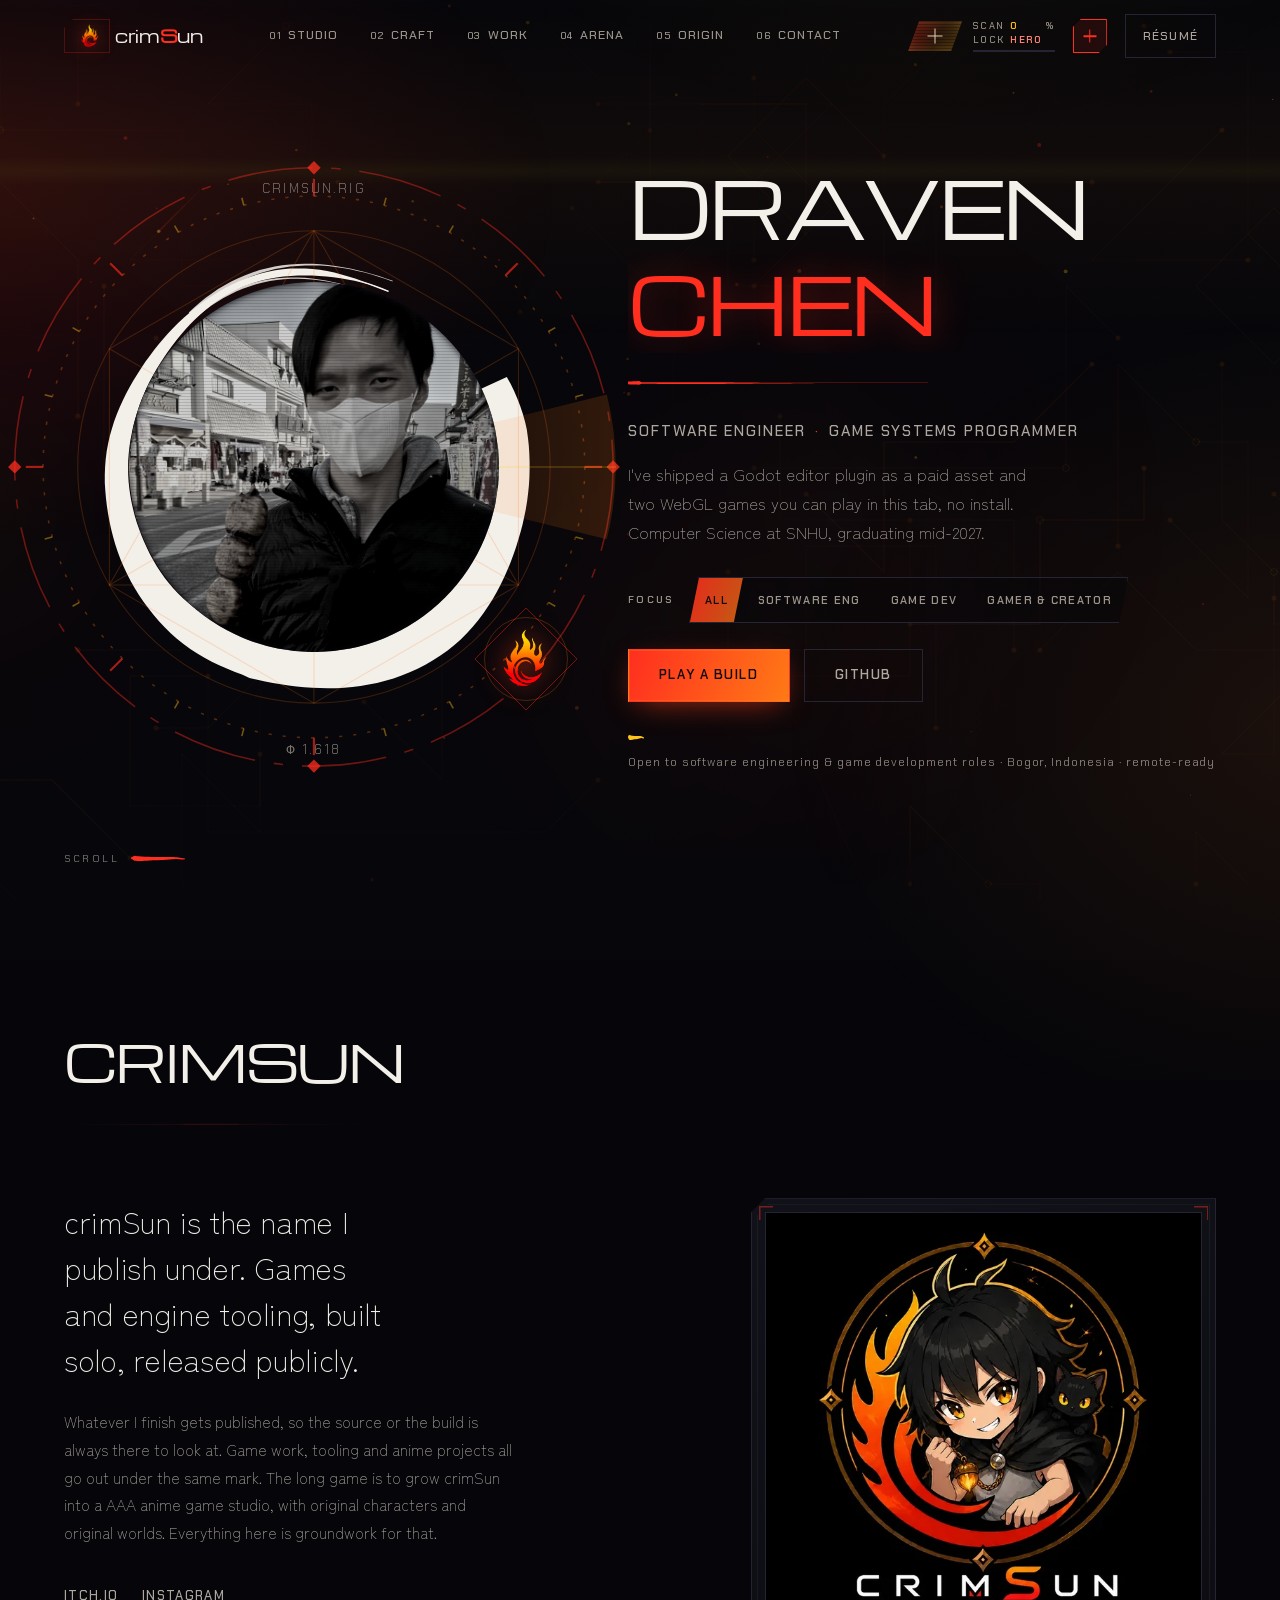
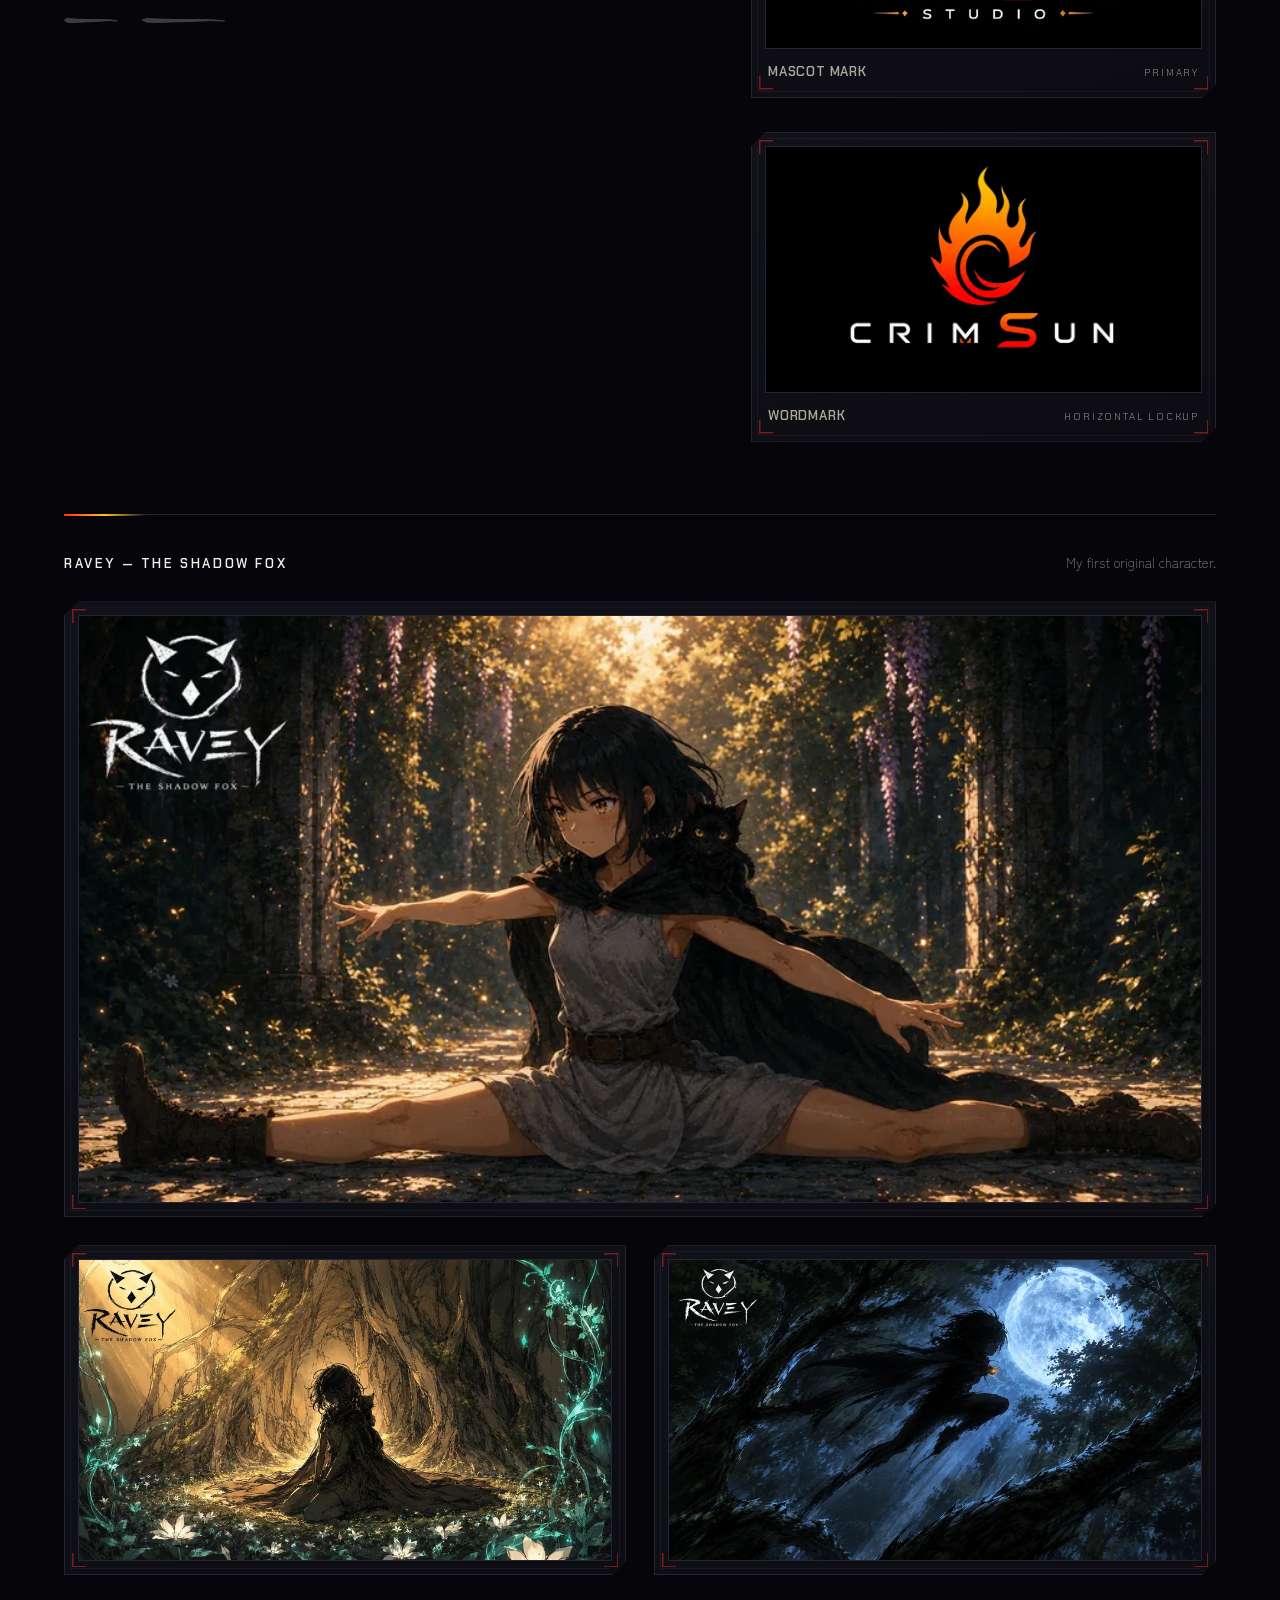
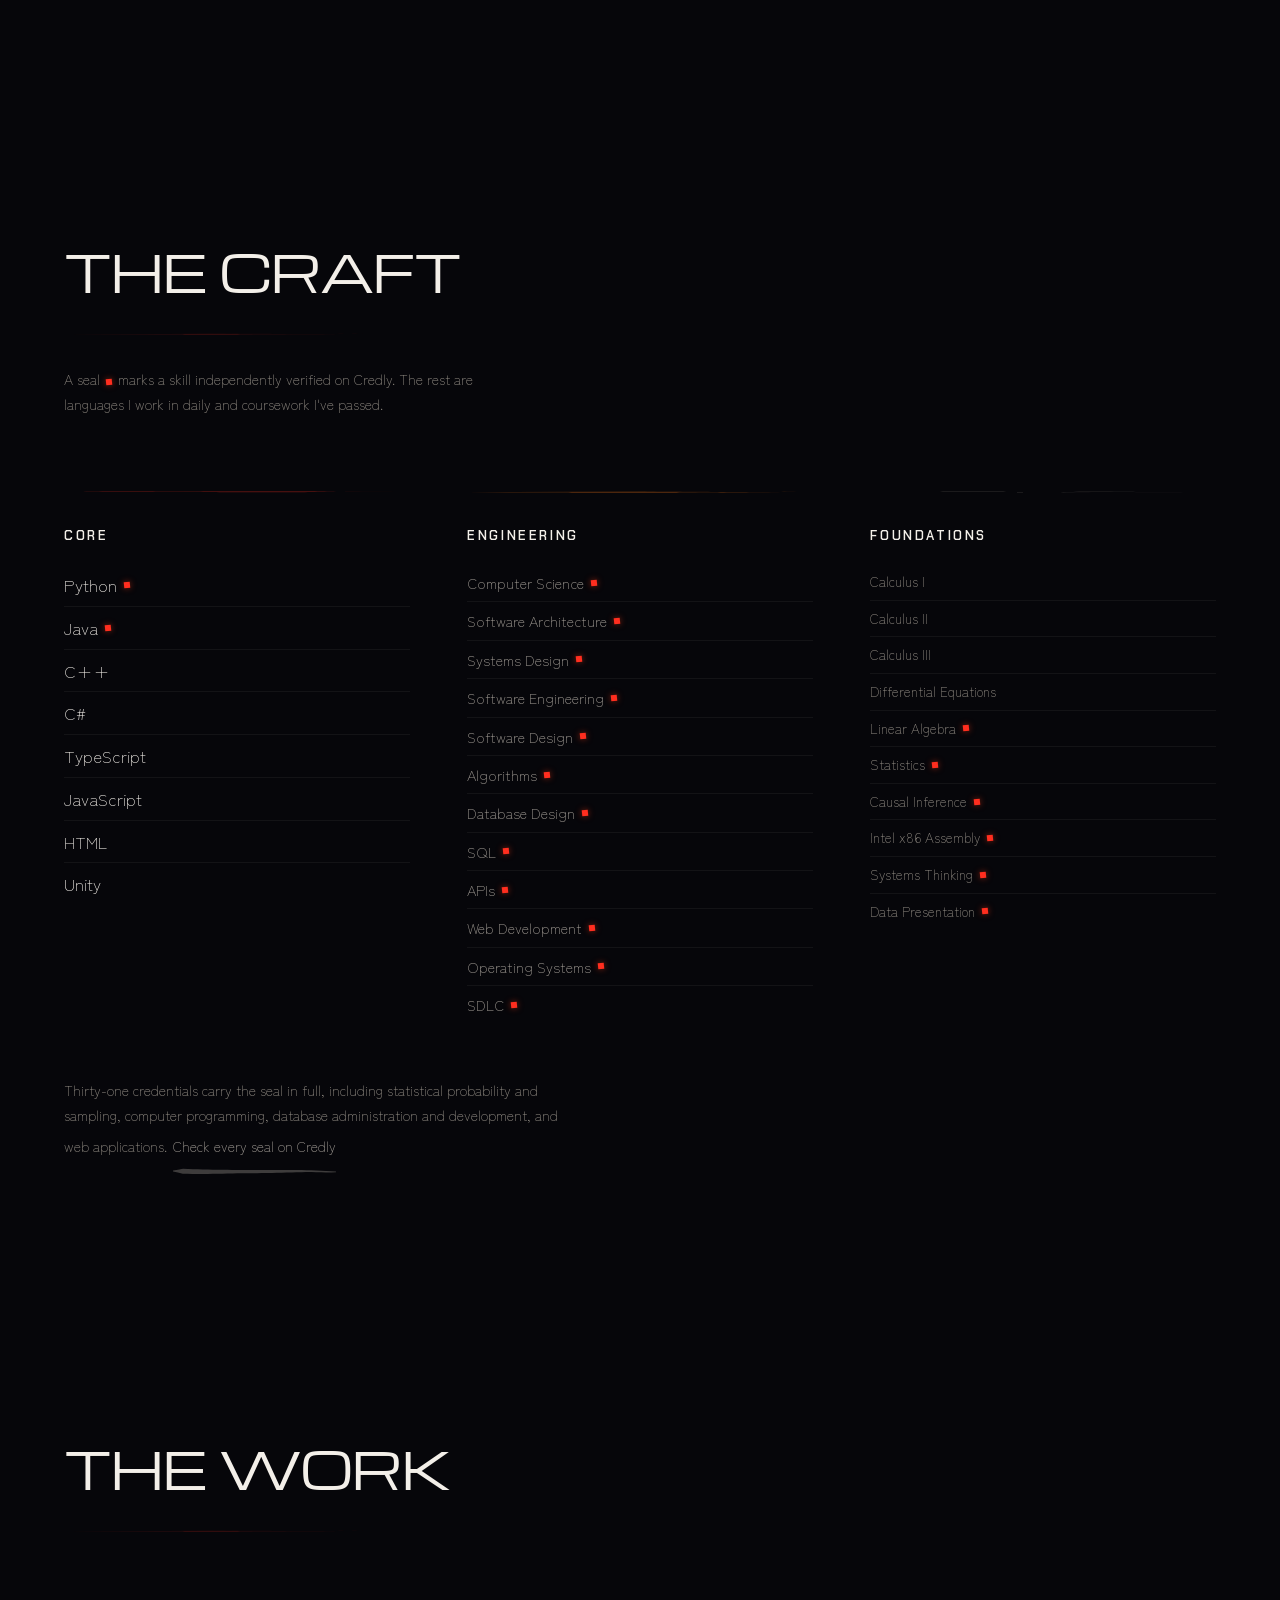
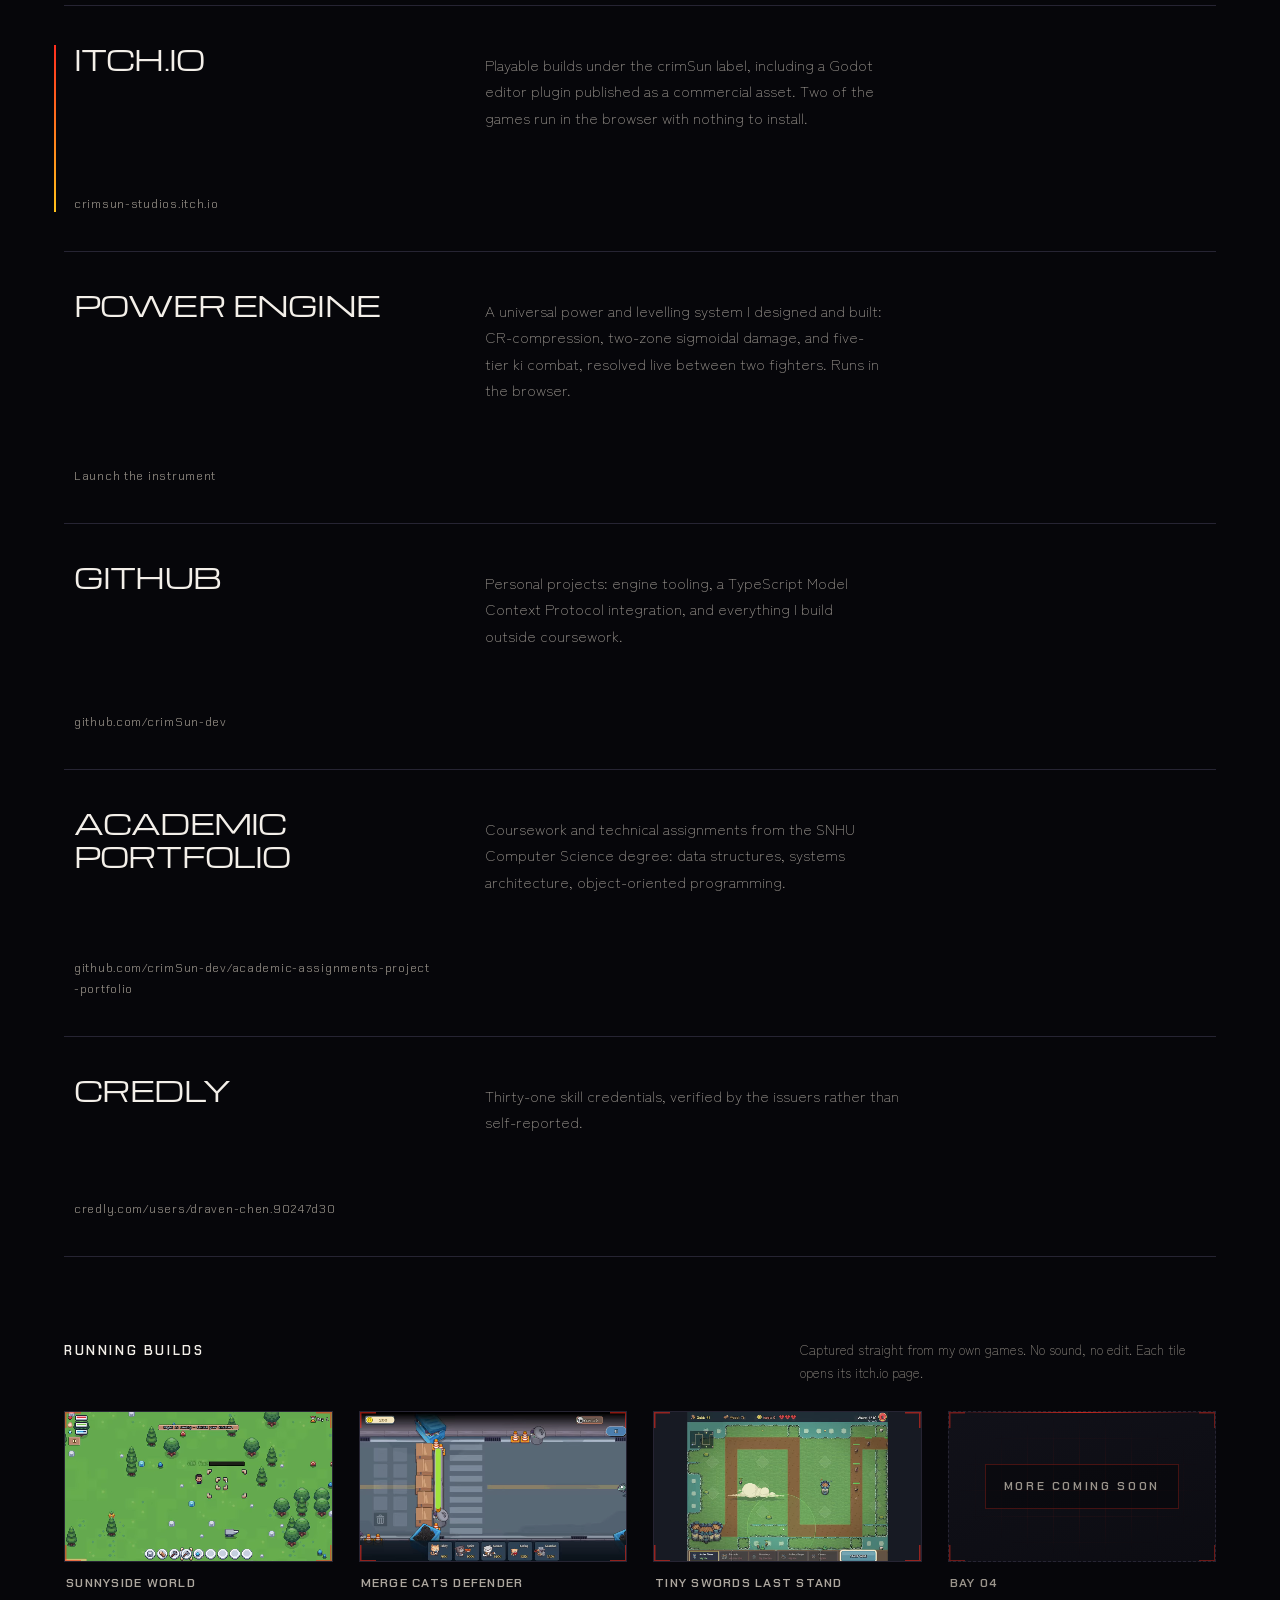
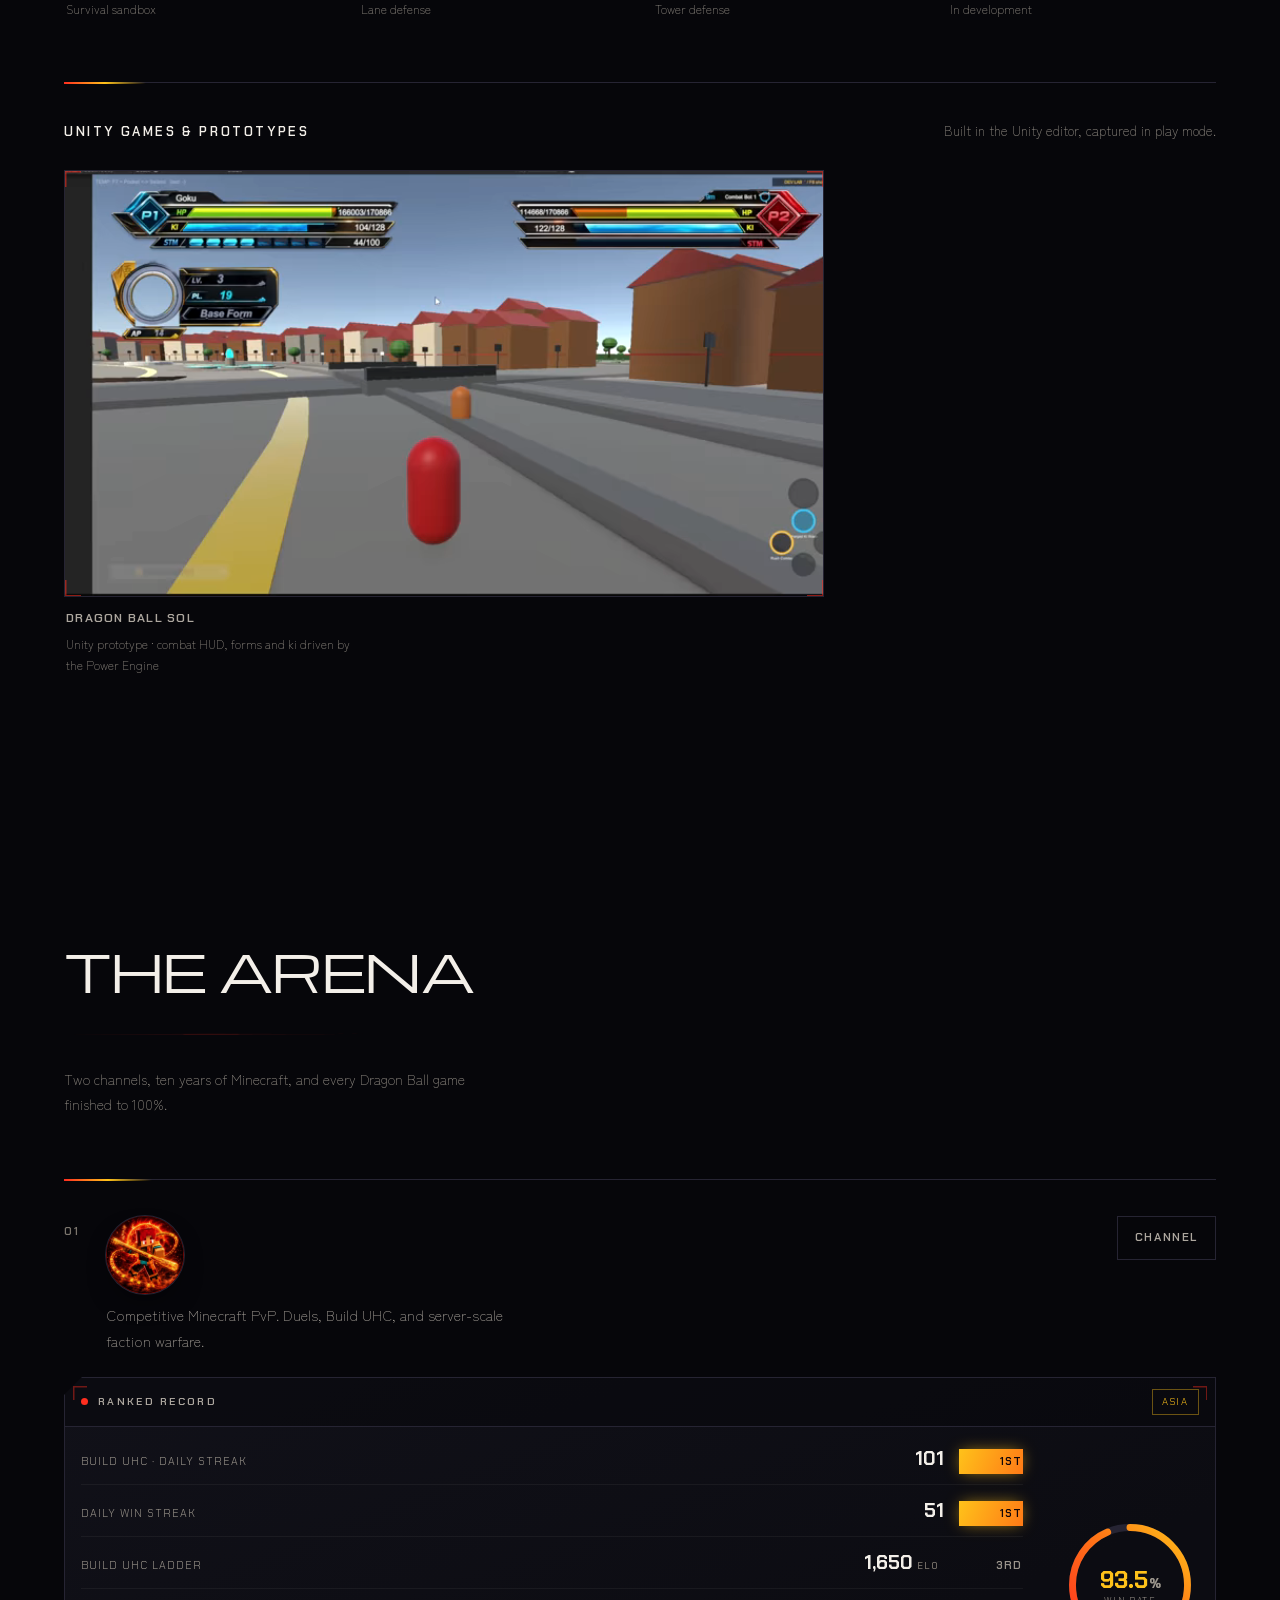
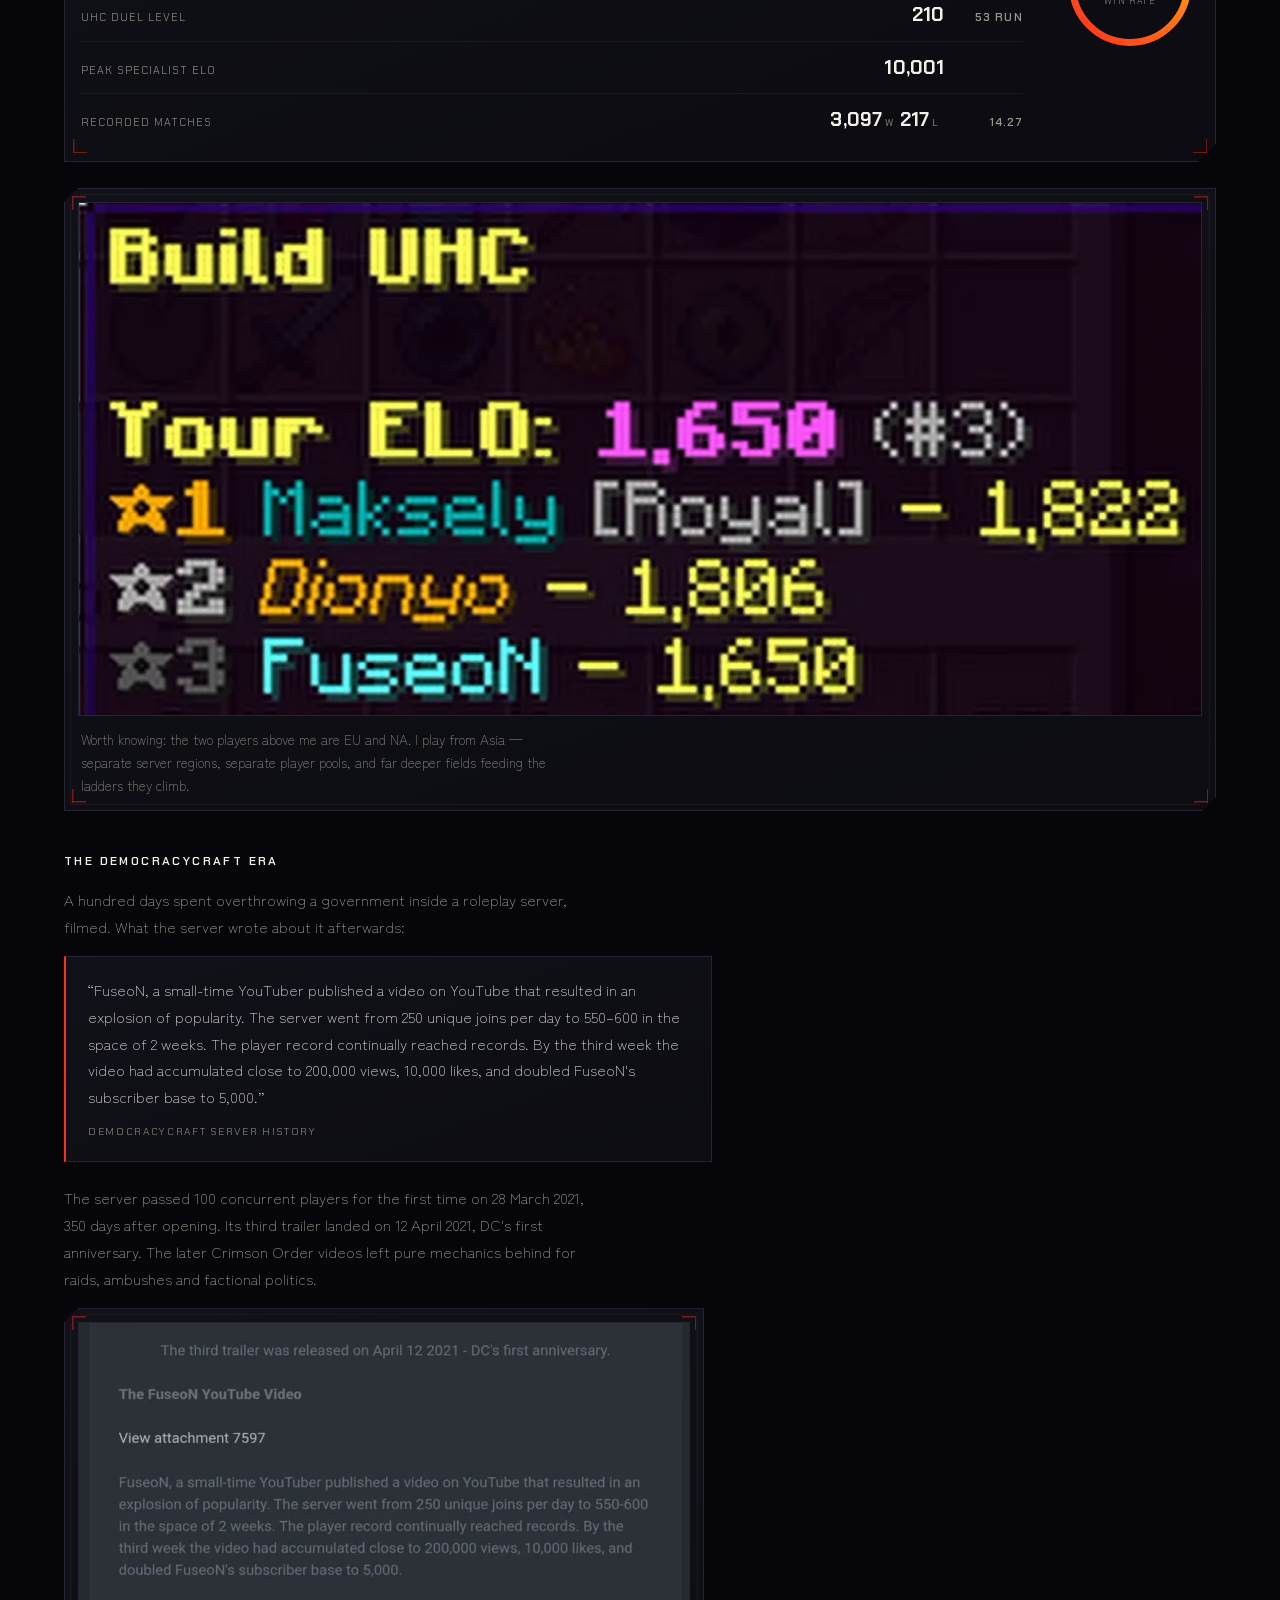
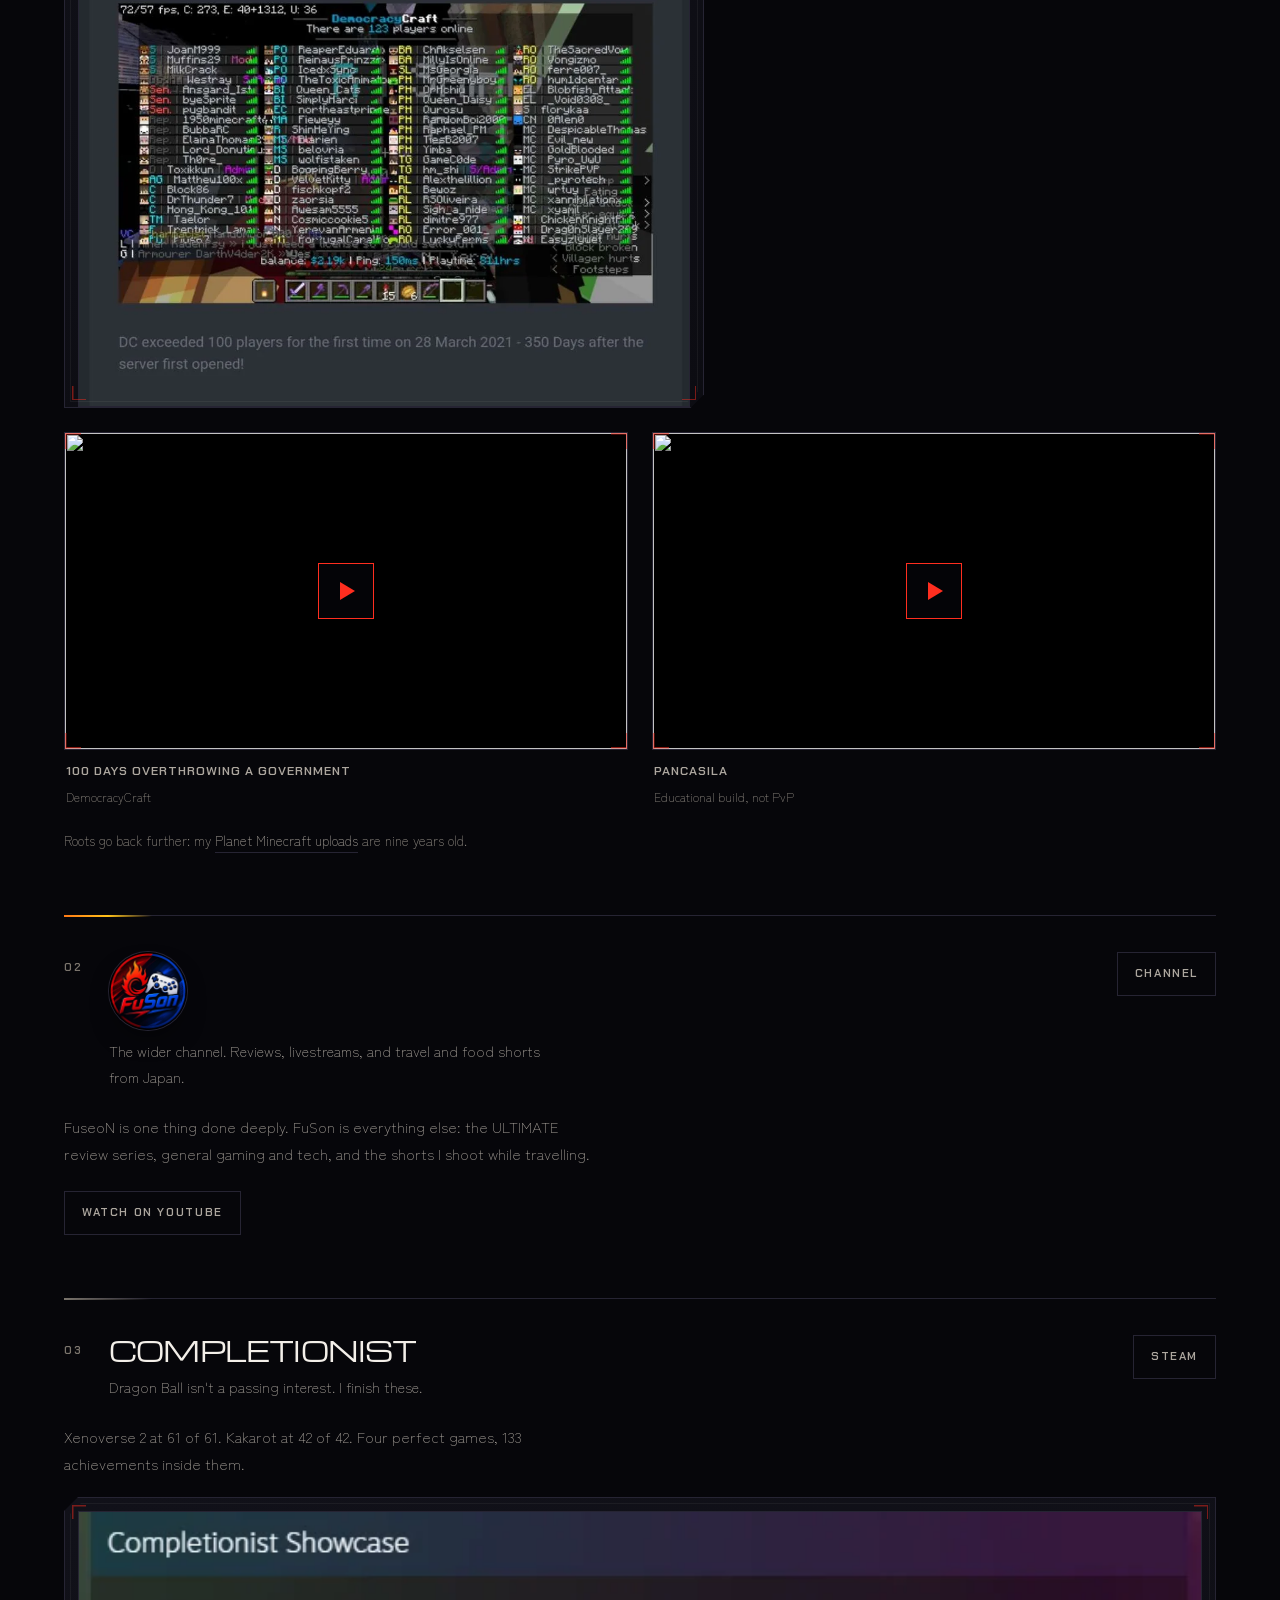
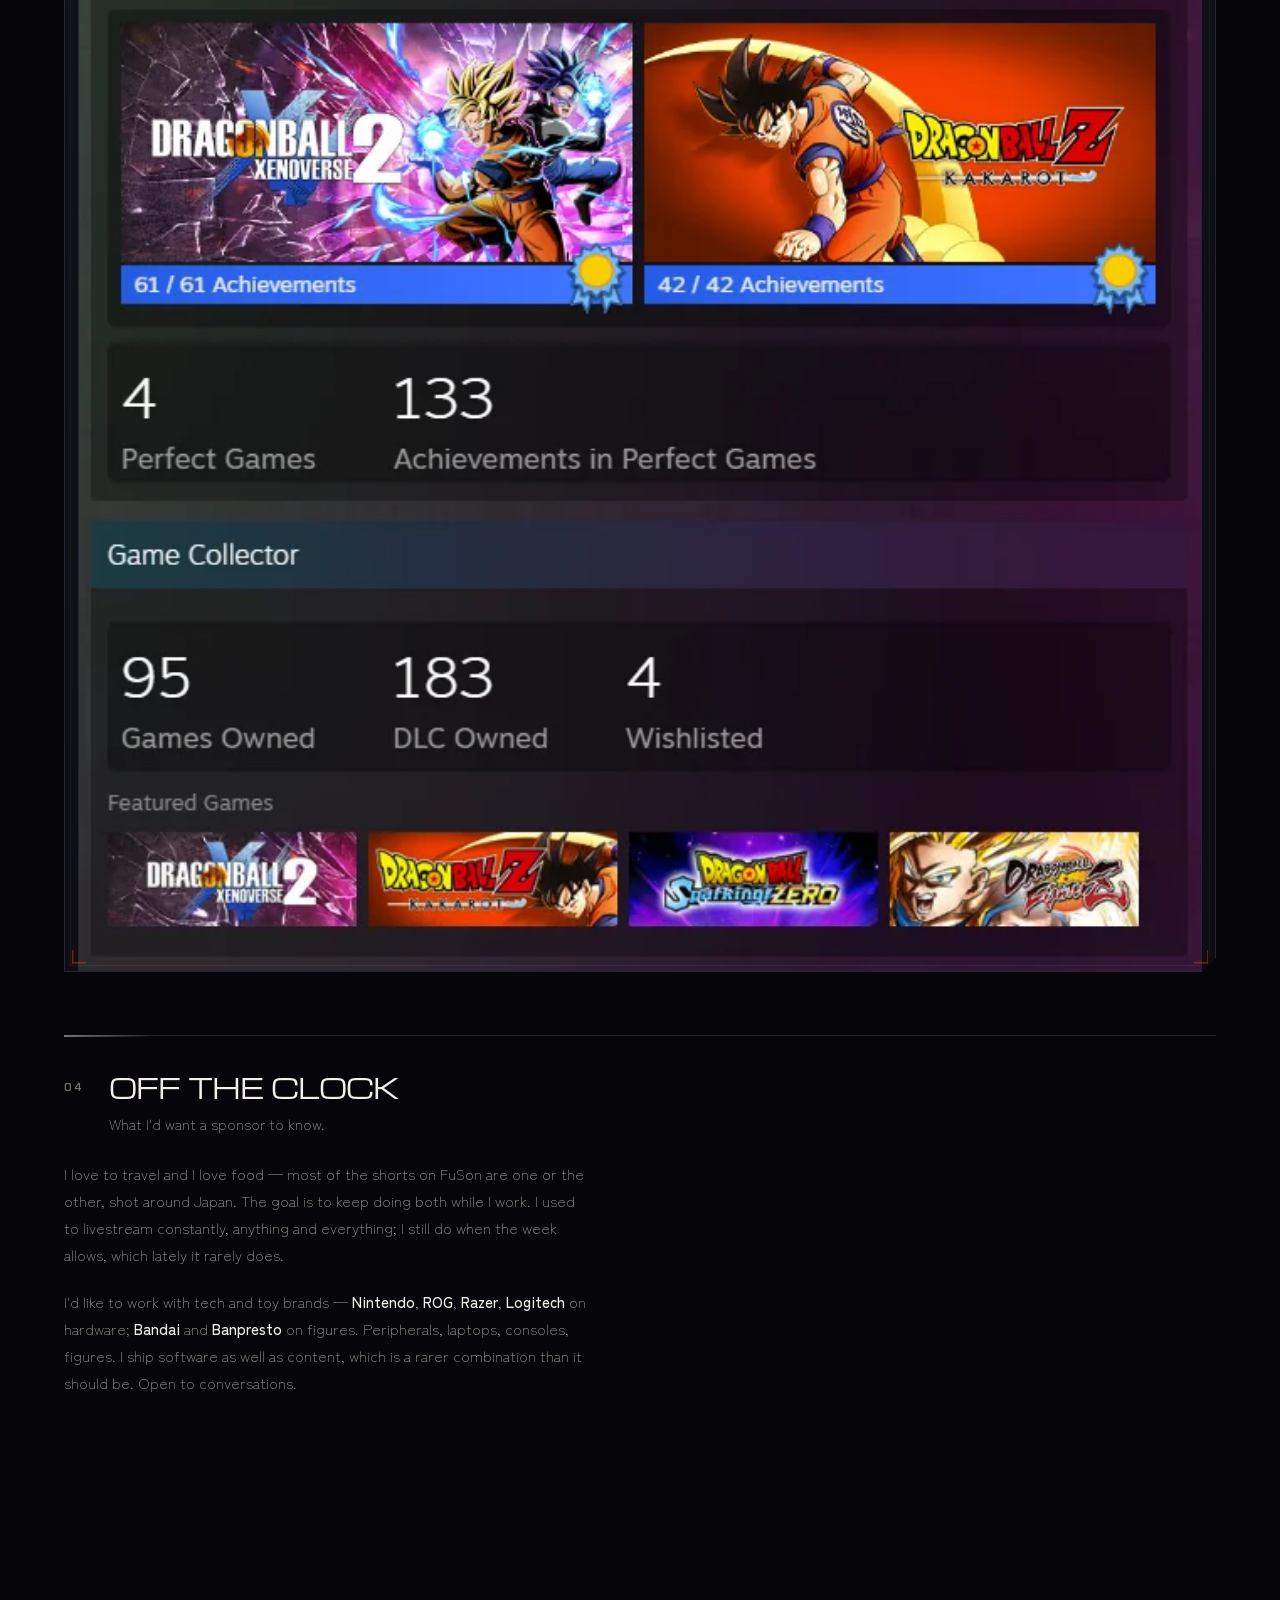
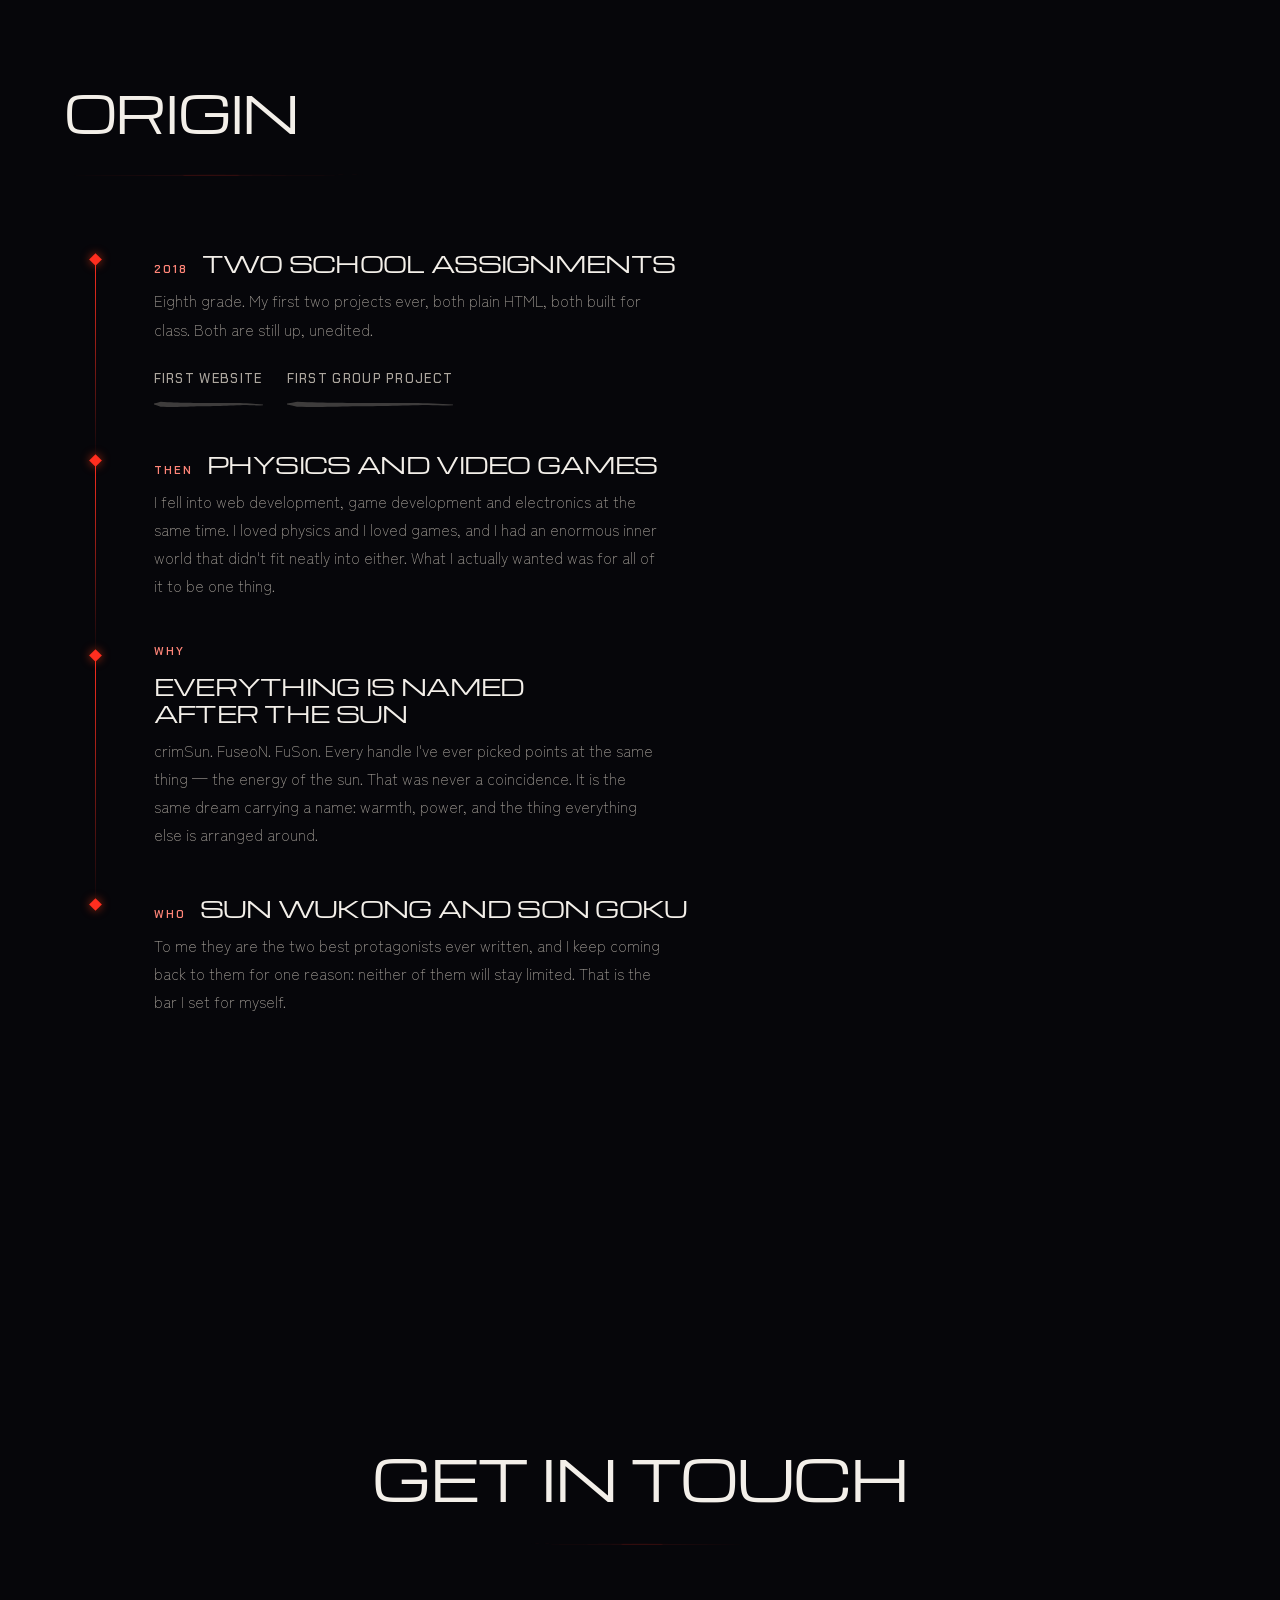
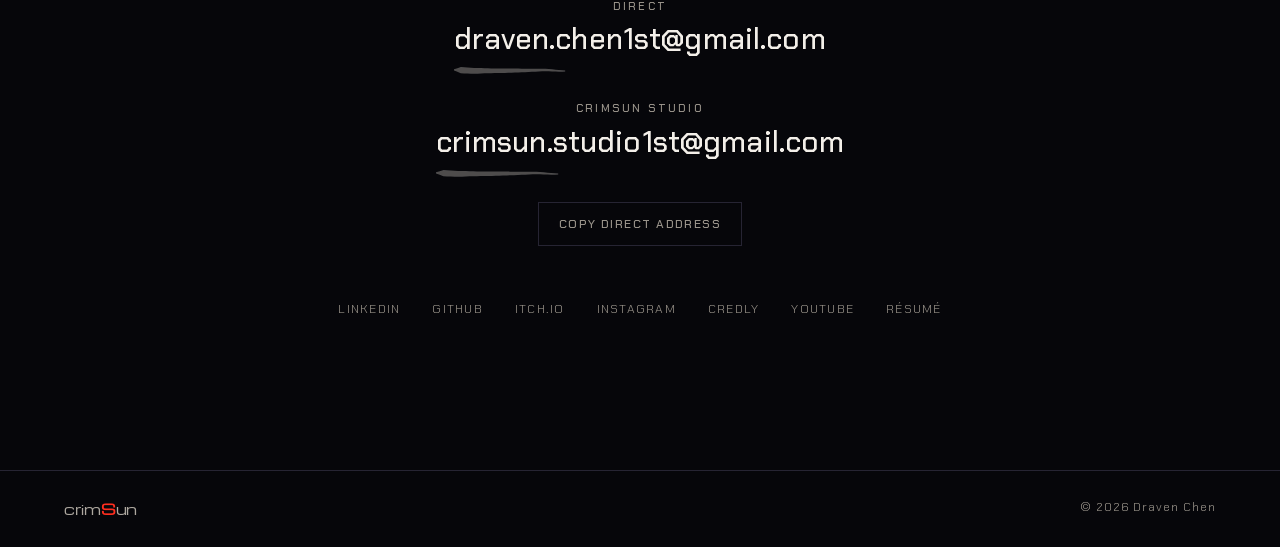
==== index.html @ 3348f6f8 "Publish crimSun portfolio for GitHub Pages." ====
<!DOCTYPE html>
<html lang="en">
<head>
<meta charset="utf-8">
<meta name="viewport" content="width=device-width, initial-scale=1">
<title>Draven Chen — Software Engineer · crimSun</title>
<meta name="description" content="Draven Chen. Software engineer and game systems programmer, open to software engineering and game development roles. Shipped a Godot editor plugin as a paid asset and two WebGL games playable in-browser. Computer Science at SNHU, graduating mid-2027.">
<meta name="theme-color" content="#06060A">
<link rel="canonical" href="https://crimsun-dev.github.io/portfolio/">
<meta property="og:title" content="Draven Chen — Software Engineer · crimSun">
<meta property="og:description" content="Shipped a Godot editor plugin as a paid asset and two WebGL games playable in-browser. Computer Science at SNHU, graduating mid-2027. Open to work.">
<meta property="og:type" content="website">
<meta property="og:url" content="https://crimsun-dev.github.io/portfolio/">
<meta property="og:image" content="https://crimsun-dev.github.io/portfolio/assets/img/og-card.png">
<meta name="twitter:card" content="summary_large_image">
<meta name="twitter:image" content="https://crimsun-dev.github.io/portfolio/assets/img/og-card.png">
<link rel="preconnect" href="https://fonts.googleapis.com">
<link rel="preconnect" href="https://fonts.gstatic.com" crossorigin>
<link href="https://fonts.googleapis.com/css2?family=Chakra+Petch:wght@400;500;600;700&family=Michroma&family=Zen+Kaku+Gothic+New:wght@300;400;500;700&display=swap" rel="stylesheet">
<link rel="preload" as="image" href="assets/img/slide-1.webp" fetchpriority="high">
<link rel="icon" href="assets/img/flame.png">
<link rel="stylesheet" href="assets/ink-vars.css">
<link rel="stylesheet" href="assets/style.css">
</head>
<body>
<!--
THESIS: A crimSun command interface. Ink calligraphy meets a Jarvis HUD — the enso is still drawn by a real brush, but it now sits inside an instrument rig that tracks, ticks and breathes. It refuses the two category defaults it sits between: the austere monochrome ink portfolio with nothing alive in it, and the neon-purple "AI" dashboard with glowing rectangles and no craft underneath.
OWN-WORLD: Void black in four layers, never flat — a living solar-circuit under a command deck. Etched PCB traces carry slow charge through the substrate while solar plasma and lava-lamp heat rise behind everything. Accent ramp taken from the crimSun flame itself — crimson #FF2E1F through ember #FF7A16 to solar gold #FFC21A, plasma #FFF0D6 at tips only. Brush geometry for every organic mark; precision HUD chrome for every instrument — corner brackets, dashed orbital arcs, degree ticks, scan sweeps, a scouter lens. Michroma for display, Chakra Petch for HUD data, Zen Kaku Gothic New for prose.
STORY: A recruiter lands inside a running instrument, reads a name and a shipped-work claim before the rig finishes booting, watches gameplay actually move, and leaves through an email address.
FIRST VIEWPORT: Void black over a live circuit field that thins across the reading column and thickens in the margins. Left, an enso in white ink inside a rotating HUD rig with degree ticks and a radar sweep; a four-frame portrait slideshow breathes and blooms into colour inside it. Right, DRAVEN CHEN in Michroma caps over a brush rule, the role, the shipped-work line, two CTAs and open-to-work — the last two live from the first frame, never animated in. The crimSun flame sits as a real image at the lower right and in the masthead.
FORM: crimSun command interface; brief-pinned by Draven, superseding seed ac98927f.
FINISH: unreviewed and undocumented is unfinished; this build ends with the finish review, the verdict, and DESIGN.md
-->

<a class="skip" href="#main">Skip to content</a>

<canvas class="field" aria-hidden="true"></canvas>
<div class="veil" aria-hidden="true"></div>
<div class="scan" aria-hidden="true"></div>
<div class="grain" aria-hidden="true"></div>
<div class="progress" aria-hidden="true"><span></span></div>
<div class="hud-cursor" aria-hidden="true"><i></i><u></u></div>

<header class="masthead">
  <span class="rail" aria-hidden="true"><i></i></span>

  <a class="mast-seal" href="#hero" aria-label="crimSun — back to top">
    <span class="seal-bay" aria-hidden="true"></span>
    <img src="assets/img/flame.png" alt="" width="28" height="28">
    <span class="mast-word">crim<b>S</b>un</span>
  </a>

  <nav class="mast-nav" aria-label="Sections">
    <a href="#studio"><em>01</em><span>Studio</span></a>
    <a href="#craft"><em>02</em><span>Craft</span></a>
    <a href="#work"><em>03</em><span>Work</span></a>
    <a href="#creator" data-nav="creator"><em>04</em><span>Arena</span></a>
    <a href="#about"><em>05</em><span>Origin</span></a>
    <a href="#contact"><em>06</em><span>Contact</span></a>
  </nav>

  <div class="mast-right">
    <div class="scouter" aria-hidden="true">
      <span class="lens">
        <span class="lens-sweep"></span>
        <span class="lens-cross"></span>
      </span>
      <span class="scouter-data">
        <b><i>Scan</i><u data-readout="pct">0</u>%</b>
        <b><i>Lock</i><u data-readout="target">Hero</u></b>
        <span class="meter"><span data-readout="bar"></span></span>
      </span>
    </div>

    <a class="launch" href="crimsun-power-engine.html" target="_blank" rel="noopener">
      <span class="launch-key" aria-hidden="true"></span>
      <span class="launch-text">Power Engine<span class="sr"> (opens in a new tab)</span></span>
    </a>

    <a class="mast-cv" href="assets/Draven_Chen_Resume.pdf" download>Résumé</a>
  </div>
</header>

<main id="main" tabindex="-1">

<!-- ============================== HERO ============================== -->
<section class="hero" id="hero">
  <div class="hero-grid">

    <div class="enso-stage">
      <div class="rig" aria-hidden="true"></div>
      <figure class="portrait">
        <div class="slides">
          <img class="slide is-on" src="assets/img/slide-1.webp" alt="Draven Chen" width="800" height="800" fetchpriority="high">
          <img class="slide" src="assets/img/slide-2.webp" alt="" width="800" height="800" loading="lazy">
          <img class="slide" src="assets/img/slide-3.webp" alt="" width="800" height="800" loading="lazy">
          <img class="slide" src="assets/img/slide-4.webp" alt="" width="800" height="800" loading="lazy">
        </div>
        <span class="shutter" aria-hidden="true"></span>
      </figure>
      <div class="enso" data-ink="enso" aria-hidden="true"></div>
      <div class="seal seal-hero" aria-hidden="true">
        <img src="assets/img/flame.png" alt="" width="76" height="76">
      </div>
    </div>

    <div class="hero-text">
      <h1 class="display"><span class="ln">Draven</span> <span class="ln">Chen</span></h1>
      <div class="rule" data-ink="rule" aria-hidden="true"></div>
      <p class="role">Software engineer <i>·</i> game systems programmer</p>
      <p class="fact">I've shipped a Godot editor plugin as a paid asset and two WebGL games you can play in this tab, no install. Computer Science at SNHU, graduating mid-2027.</p>

      <div class="focus" role="group" aria-label="Tailor this portfolio to a role">
        <span class="focus-label" aria-hidden="true">Focus</span>
        <div class="focus-track">
          <span class="focus-ind" aria-hidden="true"></span>
          <button type="button" data-focus="all" aria-pressed="true">All</button>
          <button type="button" data-focus="engineering" aria-pressed="false">Software eng</button>
          <button type="button" data-focus="games" aria-pressed="false">Game dev</button>
          <button type="button" data-focus="creator" aria-pressed="false">Gamer &amp; creator</button>
        </div>
      </div>

      <div class="acts">
        <a class="act act-1" href="https://crimsun-studios.itch.io/" target="_blank" rel="noopener">Play a build<span class="sr"> (opens in a new tab)</span></a>
        <a class="act" href="https://github.com/crimSun-dev" target="_blank" rel="noopener">GitHub<span class="sr"> (opens in a new tab)</span></a>
      </div>
      <p class="status"><span class="wetdot" aria-hidden="true"></span>Open to software engineering &amp; game development roles · Bogor, Indonesia · remote-ready</p>
    </div>

  </div>
  <a class="cue" href="#studio"><span>Scroll</span></a>
</section>

<!-- ============================== STUDIO ============================== -->
<section class="band studio" id="studio">
  <div class="wrap">
    <div class="head">
      <h2 class="display">crimSun</h2>
      <div class="rule" data-ink="mid" aria-hidden="true"></div>
    </div>
    <div class="studio-grid">
      <div class="studio-say">
        <p class="lede">crimSun is the name I publish under. Games and engine tooling, built solo, released publicly.</p>
        <p class="body">Whatever I finish gets published, so the source or the build is always there to look at. Game work, tooling and anime projects all go out under the same mark. The long game is to grow crimSun into a AAA anime game studio, with original characters and original worlds. Everything here is groundwork for that.</p>
        <div class="links">
          <a href="https://crimsun-studios.itch.io/" target="_blank" rel="noopener">itch.io<span class="sr"> (opens in a new tab)</span></a>
          <a href="https://www.instagram.com/crimsun.studio/" target="_blank" rel="noopener">Instagram<span class="sr"> (opens in a new tab)</span></a>
        </div>
      </div>
      <div class="studio-marks">
        <figure class="frame">
          <span class="frame-plate">
            <img src="assets/img/mascot.webp" alt="The crimSun mascot mark: a hooded figure with a black cat, ringed in flame" loading="lazy" width="620" height="620">
            <span class="scanline" aria-hidden="true"></span>
          </span>
          <span class="brackets" aria-hidden="true"></span>
          <figcaption><b>Mascot mark</b><span>Primary</span></figcaption>
        </figure>
        <figure class="frame">
          <span class="frame-plate">
            <img src="assets/img/wordmark-dark.webp" alt="The crimSun wordmark set beside the flame mark" loading="lazy" width="900" height="506">
            <span class="scanline" aria-hidden="true"></span>
          </span>
          <span class="brackets" aria-hidden="true"></span>
          <figcaption><b>Wordmark</b><span>Horizontal lockup</span></figcaption>
        </figure>
      </div>
    </div>

    <!-- ---------- gallery ---------- -->
    <div class="gallery">
      <div class="teasers-head teasers-head--sub">
        <h3>Ravey — the Shadow Fox</h3>
        <p>My first original character.</p>
      </div>

      <div class="plates">
        <figure class="frame plate plate--wide">
          <button class="frame-plate" type="button"
                  data-full="assets/art/ravey-01.webp"
                  data-cap="Ravey — the Shadow Fox">
            <img src="assets/art/ravey-01-sm.webp" alt="Ravey crouched on a branch in silhouette, a full moon behind her through the canopy" loading="lazy" width="900" height="470">
            <span class="scanline" aria-hidden="true"></span>
            <span class="zoom" aria-hidden="true">Expand</span>
          </button>
          <span class="brackets" aria-hidden="true"></span>
        </figure>

        <figure class="frame plate">
          <button class="frame-plate" type="button"
                  data-full="assets/art/ravey-02.webp"
                  data-cap="Ravey — the Shadow Fox">
            <img src="assets/art/ravey-02-sm.webp" alt="Ravey kneeling in a glowing forest hollow among white flowers and teal light" loading="lazy" width="900" height="507">
            <span class="scanline" aria-hidden="true"></span>
            <span class="zoom" aria-hidden="true">Expand</span>
          </button>
          <span class="brackets" aria-hidden="true"></span>
        </figure>

        <figure class="frame plate">
          <button class="frame-plate" type="button"
                  data-full="assets/art/ravey-03.webp"
                  data-cap="Ravey — the Shadow Fox">
            <img src="assets/art/ravey-03-sm.webp" alt="Ravey in full colour, seated in a split on a sunlit path with a black cat on her shoulder" loading="lazy" width="900" height="507">
            <span class="scanline" aria-hidden="true"></span>
            <span class="zoom" aria-hidden="true">Expand</span>
          </button>
          <span class="brackets" aria-hidden="true"></span>
        </figure>
      </div>
    </div>
  </div>
</section>

<div class="lightbox" hidden>
  <button class="lb-close" type="button" aria-label="Close">&#10005;</button>
  <figure class="lb-body">
    <figcaption class="lb-cap"></figcaption>
  </figure>
</div>

<!-- ============================== CRAFT ============================== -->
<section class="band craft" id="craft">
  <div class="wrap">
    <div class="head">
      <h2 class="display">The craft</h2>
      <div class="rule" data-ink="mid" aria-hidden="true"></div>
      <p class="head-note">
        A seal <i class="v" role="img" aria-label="Credly verified"></i> marks a skill independently verified on Credly. The rest are languages I work in daily and coursework I've passed.
      </p>
    </div>

    <div class="tiers">
      <div class="tier">
        <div class="tier-mark" data-ink="heavy" aria-hidden="true"></div>
        <h3>Core</h3>
        <ul>
          <li>Python <i class="v" role="img" aria-label="Credly verified"></i></li>
          <li>Java <i class="v" role="img" aria-label="Credly verified"></i></li>
          <li>C++</li><li>C#</li><li>TypeScript</li><li>JavaScript</li><li>HTML</li>
          <li>Unity</li>
        </ul>
      </div>
      <div class="tier">
        <div class="tier-mark" data-ink="mid" aria-hidden="true"></div>
        <h3>Engineering</h3>
        <ul>
          <li>Computer Science <i class="v" role="img" aria-label="Credly verified"></i></li>
          <li>Software Architecture <i class="v" role="img" aria-label="Credly verified"></i></li>
          <li>Systems Design <i class="v" role="img" aria-label="Credly verified"></i></li>
          <li>Software Engineering <i class="v" role="img" aria-label="Credly verified"></i></li>
          <li>Software Design <i class="v" role="img" aria-label="Credly verified"></i></li>
          <li>Algorithms <i class="v" role="img" aria-label="Credly verified"></i></li>
          <li>Database Design <i class="v" role="img" aria-label="Credly verified"></i></li>
          <li>SQL <i class="v" role="img" aria-label="Credly verified"></i></li>
          <li>APIs <i class="v" role="img" aria-label="Credly verified"></i></li>
          <li>Web Development <i class="v" role="img" aria-label="Credly verified"></i></li>
          <li>Operating Systems <i class="v" role="img" aria-label="Credly verified"></i></li>
          <li>SDLC <i class="v" role="img" aria-label="Credly verified"></i></li>
        </ul>
      </div>
      <div class="tier">
        <div class="tier-mark" data-ink="light" aria-hidden="true"></div>
        <h3>Foundations</h3>
        <ul>
          <li>Calculus I</li>
          <li>Calculus II</li>
          <li>Calculus III</li>
          <li>Differential Equations</li>
          <li>Linear Algebra <i class="v" role="img" aria-label="Credly verified"></i></li>
          <li>Statistics <i class="v" role="img" aria-label="Credly verified"></i></li>
          <li>Causal Inference <i class="v" role="img" aria-label="Credly verified"></i></li>
          <li>Intel x86 Assembly <i class="v" role="img" aria-label="Credly verified"></i></li>
          <li>Systems Thinking <i class="v" role="img" aria-label="Credly verified"></i></li>
          <li>Data Presentation <i class="v" role="img" aria-label="Credly verified"></i></li>
        </ul>
      </div>
    </div>

    <p class="tier-foot">
      Thirty-one credentials carry the seal in full, including statistical probability and sampling, computer programming, database administration and development, and web applications.
      <a href="https://www.credly.com/users/draven-chen.90247d30/badges/credly" target="_blank" rel="noopener">Check every seal on Credly<span class="sr"> (opens in a new tab)</span></a>
    </p>
  </div>
</section>

<!-- ============================== WORK ============================== -->
<section class="band work" id="work">
  <div class="wrap">
    <div class="head">
      <h2 class="display">The work</h2>
      <div class="rule" data-ink="mid" aria-hidden="true"></div>
    </div>

    <ul class="dests">
      <li>
        <a href="https://crimsun-studios.itch.io/" target="_blank" rel="noopener">
          <span class="wash" aria-hidden="true"></span>
          <h3>itch.io</h3>
          <p>Playable builds under the crimSun label, including a Godot editor plugin published as a commercial asset. Two of the games run in the browser with nothing to install.</p>
          <span class="url">crimsun-studios.itch.io<span class="sr"> (opens in a new tab)</span></span>
        </a>
      </li>
      <li>
        <a href="crimsun-power-engine.html" target="_blank" rel="noopener">
          <span class="wash" aria-hidden="true"></span>
          <h3>Power Engine</h3>
          <p>A universal power and levelling system I designed and built: CR-compression, two-zone sigmoidal damage, and five-tier ki combat, resolved live between two fighters. Runs in the browser.</p>
          <span class="url">Launch the instrument<span class="sr"> (opens in a new tab)</span></span>
        </a>
      </li>
      <li>
        <a href="https://github.com/crimSun-dev" target="_blank" rel="noopener">
          <span class="wash" aria-hidden="true"></span>
          <h3>GitHub</h3>
          <p>Personal projects: engine tooling, a TypeScript Model Context Protocol integration, and everything I build outside coursework.</p>
          <span class="url">github.com/crimSun-dev<span class="sr"> (opens in a new tab)</span></span>
        </a>
      </li>
      <li>
        <a href="https://github.com/crimSun-dev/academic-assignments-project-portfolio" target="_blank" rel="noopener">
          <span class="wash" aria-hidden="true"></span>
          <h3>Academic portfolio</h3>
          <p>Coursework and technical assignments from the SNHU Computer Science degree: data structures, systems architecture, object-oriented programming.</p>
          <span class="url">github.com/crimSun-dev/academic-assignments-project-portfolio<span class="sr"> (opens in a new tab)</span></span>
        </a>
      </li>
      <li>
        <a href="https://www.credly.com/users/draven-chen.90247d30/badges/credly" target="_blank" rel="noopener">
          <span class="wash" aria-hidden="true"></span>
          <h3>Credly</h3>
          <p>Thirty-one skill credentials, verified by the issuers rather than self-reported.</p>
          <span class="url">credly.com/users/draven-chen.90247d30<span class="sr"> (opens in a new tab)</span></span>
        </a>
      </li>
    </ul>

    <!-- ---------- live teasers ---------- -->
    <div class="teasers">
      <div class="teasers-head">
        <h3>Running builds</h3>
        <p>Captured straight from my own games. No sound, no edit. Each tile opens its itch.io page.</p>
      </div>
      <ul class="tiles">
        <li class="tile">
          <a href="https://crimsun-studios.itch.io/sunnysideworld" target="_blank" rel="noopener">
            <span class="tile-media">
              <video poster="assets/video/teaser-01.webp" muted playsinline loop preload="none" width="720" height="405" aria-label="Gameplay from Sunnyside World">
                <source src="assets/video/teaser-01.webm" type="video/webm">
                <source src="assets/video/teaser-01.mp4" type="video/mp4">
              </video>
              <span class="brackets" aria-hidden="true"></span>
              <span class="sweep" aria-hidden="true"></span>
            </span>
            <span class="tile-foot"><b>Sunnyside World</b><i>Survival sandbox<span class="sr"> — opens itch.io in a new tab</span></i></span>
          </a>
        </li>
        <li class="tile">
          <a href="https://crimsun-studios.itch.io/merge-cats-defender" target="_blank" rel="noopener">
            <span class="tile-media">
              <video poster="assets/video/teaser-03.webp" muted playsinline loop preload="none" width="720" height="405" aria-label="Gameplay from Merge Cats Defender">
                <source src="assets/video/teaser-03.webm" type="video/webm">
                <source src="assets/video/teaser-03.mp4" type="video/mp4">
              </video>
              <span class="brackets" aria-hidden="true"></span>
              <span class="sweep" aria-hidden="true"></span>
            </span>
            <span class="tile-foot"><b>Merge Cats Defender</b><i>Lane defense<span class="sr"> — opens itch.io in a new tab</span></i></span>
          </a>
        </li>
        <li class="tile">
          <a href="https://crimsun-studios.itch.io/tiny-swords-last-stand" target="_blank" rel="noopener">
            <span class="tile-media">
              <video poster="assets/video/teaser-02.webp" muted playsinline loop preload="none" width="720" height="405" aria-label="Gameplay from Tiny Swords Last Stand">
                <source src="assets/video/teaser-02.webm" type="video/webm">
                <source src="assets/video/teaser-02.mp4" type="video/mp4">
              </video>
              <span class="brackets" aria-hidden="true"></span>
              <span class="sweep" aria-hidden="true"></span>
            </span>
            <span class="tile-foot"><b>Tiny Swords Last Stand</b><i>Tower defense<span class="sr"> — opens itch.io in a new tab</span></i></span>
          </a>
        </li>
        <li class="tile tile-soon">
          <span class="tile-media">
            <span class="bay" aria-hidden="true"></span>
            <span class="bay-label">More coming soon</span>
            <span class="brackets" aria-hidden="true"></span>
          </span>
          <span class="tile-foot"><b>Bay 04</b><i>In development</i></span>
        </li>
      </ul>

      <!-- ---------- Unity ---------- -->
      <div class="teasers-head teasers-head--sub">
        <h3>Unity games &amp; prototypes</h3>
        <p>Built in the Unity editor, captured in play mode.</p>
      </div>
      <ul class="tiles tiles--wide">
        <li class="tile">
          <a href="https://github.com/crimSun-dev/unity_dragonballsol_prototype" target="_blank" rel="noopener">
            <span class="tile-media">
              <video poster="assets/video/teaser-04.webp" muted playsinline loop preload="none" width="720" height="405" aria-label="Play-mode capture from the Dragon Ball Sol prototype in Unity">
                <source src="assets/video/teaser-04.webm" type="video/webm">
                <source src="assets/video/teaser-04.mp4" type="video/mp4">
              </video>
              <span class="brackets" aria-hidden="true"></span>
              <span class="sweep" aria-hidden="true"></span>
            </span>
            <span class="tile-foot">
              <b>Dragon Ball Sol</b>
              <i>Unity prototype · combat HUD, forms and ki driven by the Power Engine<span class="sr"> — opens the GitHub repository in a new tab</span></i>
            </span>
          </a>
        </li>
      </ul>
    </div>
  </div>
</section>

<!-- ============================== ARENA / CREATOR ============================== -->
<section class="band creator" id="creator">
  <div class="wrap">
    <div class="head">
      <h2 class="display">The arena</h2>
      <div class="rule" data-ink="mid" aria-hidden="true"></div>
      <p class="head-note">Two channels, ten years of Minecraft, and every Dragon Ball game finished to 100%.</p>
    </div>

    <!-- ---------- FuseoN ---------- -->
    <div class="chan chan--fuseon">
      <div class="chan-head">
        <span class="chan-tag" aria-hidden="true">01</span>
        <div>
          <h3 class="chan-mark">
            <img src="assets/img/chan-fuseon.webp" alt="FuseoN" width="320" height="320" loading="lazy">
          </h3>
          <p>Competitive Minecraft PvP. Duels, Build UHC, and server-scale faction warfare.</p>
        </div>
        <a class="chan-go" href="https://www.youtube.com/@fuseon8463" target="_blank" rel="noopener">
          Channel<span class="sr"> (opens YouTube in a new tab)</span>
        </a>
      </div>

      <div class="record" data-record>
        <div class="record-bar">
          <span class="record-live" aria-hidden="true"></span>
          <span class="record-title">Ranked record</span>
          <span class="record-region">Asia</span>
        </div>

        <div class="record-body">
          <ul class="record-rows">
            <li><i>Build UHC · daily streak</i><b>101</b><em class="gold">1st</em></li>
            <li><i>Daily win streak</i><b>51</b><em class="gold">1st</em></li>
            <li><i>Build UHC ladder</i><b>1,650<span>ELO</span></b><em>3rd</em></li>
            <li><i>UHC duel level</i><b>210</b><em>53 run</em></li>
            <li><i>Peak specialist ELO</i><b>10,001</b><em></em></li>
            <li><i>Recorded matches</i><b>3,097<span>W</span>217<span>L</span></b><em>14.27</em></li>
          </ul>

          <figure class="gauge" data-gauge="93.5">
            <svg viewBox="0 0 120 120" aria-hidden="true" focusable="false">
              <defs>
                <linearGradient id="gaugeGrad" x1="0" y1="0" x2="1" y2="1">
                  <stop offset="0" stop-color="#FF2E1F"></stop>
                  <stop offset="0.6" stop-color="#FF7A16"></stop>
                  <stop offset="1" stop-color="#FFC21A"></stop>
                </linearGradient>
              </defs>
              <circle class="gauge-track" cx="60" cy="60" r="50"></circle>
              <circle class="gauge-fill" cx="60" cy="60" r="50"></circle>
            </svg>
            <figcaption><b data-gauge-num>0</b><i>Win rate</i></figcaption>
          </figure>
        </div>

        <span class="brackets" aria-hidden="true"></span>
        <span class="record-sweep" aria-hidden="true"></span>
      </div>

      <div class="proofs">
        <figure class="frame">
          <button class="frame-plate" type="button"
                  data-full="assets/proof/builduhc-elo.webp"
                  data-cap="Build UHC ladder — FuseoN at 1,650 ELO, rank 3">
            <img src="assets/proof/builduhc-elo.webp" alt="Build UHC leaderboard showing FuseoN third at 1,650 ELO, behind Maksely and Dionyo" loading="lazy" width="1100" height="502">
            <span class="scanline" aria-hidden="true"></span>
            <span class="zoom" aria-hidden="true">Expand</span>
          </button>
          <span class="brackets" aria-hidden="true"></span>
          <figcaption class="frame-note">Worth knowing: the two players above me are EU and NA. I play from Asia — separate server regions, separate player pools, and far deeper fields feeding the ladders they climb.</figcaption>
        </figure>
      </div>

      <div class="era">
        <h4>The DemocracyCraft era</h4>
        <p>A hundred days spent overthrowing a government inside a roleplay server, filmed. What the server wrote about it afterwards:</p>
        <blockquote class="quote">
          <p>“FuseoN, a small-time YouTuber published a video on YouTube that resulted in an explosion of popularity. The server went from 250 unique joins per day to 550–600 in the space of 2 weeks. The player record continually reached records. By the third week the video had accumulated close to 200,000 views, 10,000 likes, and doubled FuseoN's subscriber base to 5,000.”</p>
          <cite>DemocracyCraft server history</cite>
        </blockquote>
        <p class="era-note">The server passed 100 concurrent players for the first time on 28 March 2021, 350 days after opening. Its third trailer landed on 12 April 2021, DC's first anniversary. The later Crimson Order videos left pure mechanics behind for raids, ambushes and factional politics.</p>
        <figure class="frame frame--wide">
          <button class="frame-plate" type="button"
                  data-full="assets/proof/dc-impact.webp"
                  data-cap="DemocracyCraft server history — the FuseoN video's impact">
            <img src="assets/proof/dc-impact.webp" alt="DemocracyCraft server history describing the surge in players after the FuseoN video, with a screenshot showing 123 players online" loading="lazy" width="1000" height="1120">
            <span class="scanline" aria-hidden="true"></span>
            <span class="zoom" aria-hidden="true">Expand</span>
          </button>
          <span class="brackets" aria-hidden="true"></span>
        </figure>
      </div>

      <ul class="reels" data-reels="fuseon"></ul>

      <p class="chan-foot">
        Roots go back further: my
        <a href="https://www.planetminecraft.com/member/techthelazercore/" target="_blank" rel="noopener">Planet Minecraft uploads<span class="sr"> (opens in a new tab)</span></a>
        are nine years old.
      </p>
    </div>

    <!-- ---------- FuSon ---------- -->
    <div class="chan chan--fuson">
      <div class="chan-head">
        <span class="chan-tag" aria-hidden="true">02</span>
        <div>
          <h3 class="chan-mark">
            <img src="assets/img/chan-fuson.webp" alt="FuSon" width="320" height="320" loading="lazy">
          </h3>
          <p>The wider channel. Reviews, livestreams, and travel and food shorts from Japan.</p>
        </div>
        <a class="chan-go" href="https://www.youtube.com/@itsFuSon" target="_blank" rel="noopener">
          Channel<span class="sr"> (opens YouTube in a new tab)</span>
        </a>
      </div>
      <p class="chan-body">FuseoN is one thing done deeply. FuSon is everything else: the ULTIMATE review series, general gaming and tech, and the shorts I shoot while travelling.</p>
      <ul class="reels" data-reels="fuson"></ul>
    </div>

    <!-- ---------- Steam ---------- -->
    <div class="chan chan--steam">
      <div class="chan-head">
        <span class="chan-tag" aria-hidden="true">03</span>
        <div>
          <h3>Completionist</h3>
          <p>Dragon Ball isn't a passing interest. I finish these.</p>
        </div>
        <a class="chan-go" href="https://steamcommunity.com/id/ITSFUSON/" target="_blank" rel="noopener">
          Steam<span class="sr"> (opens in a new tab)</span>
        </a>
      </div>
      <p class="chan-body">Xenoverse 2 at 61 of 61. Kakarot at 42 of 42. Four perfect games, 133 achievements inside them.</p>
      <div class="proofs">
        <figure class="frame">
          <button class="frame-plate" type="button"
                  data-full="assets/proof/steam-completionist.webp"
                  data-cap="Steam completionist showcase — 4 perfect games, 133 achievements">
            <img src="assets/proof/steam-completionist.webp" alt="Steam completionist showcase: Dragon Ball Xenoverse 2 at 61 of 61 achievements and Dragon Ball Z Kakarot at 42 of 42, with 4 perfect games and 133 achievements" loading="lazy" width="667" height="629">
            <span class="scanline" aria-hidden="true"></span>
            <span class="zoom" aria-hidden="true">Expand</span>
          </button>
          <span class="brackets" aria-hidden="true"></span>
        </figure>
      </div>
    </div>

    <!-- ---------- off the clock ---------- -->
    <div class="chan chan--life">
      <div class="chan-head">
        <span class="chan-tag" aria-hidden="true">04</span>
        <div>
          <h3>Off the clock</h3>
          <p>What I'd want a sponsor to know.</p>
        </div>
      </div>
      <p class="chan-body">I love to travel and I love food — most of the shorts on FuSon are one or the other, shot around Japan. The goal is to keep doing both while I work. I used to livestream constantly, anything and everything; I still do when the week allows, which lately it rarely does.</p>
      <p class="chan-body">I'd like to work with tech and toy brands — <b>Nintendo</b>, <b>ROG</b>, <b>Razer</b>, <b>Logitech</b> on hardware; <b>Bandai</b> and <b>Banpresto</b> on figures. Peripherals, laptops, consoles, figures. I ship software as well as content, which is a rarer combination than it should be. Open to conversations.</p>
    </div>
  </div>
</section>

<!-- ============================== ORIGIN ============================== -->
<section class="band about" id="about">
  <div class="wrap">
    <div class="head">
      <h2 class="display">Origin</h2>
      <div class="rule" data-ink="mid" aria-hidden="true"></div>
    </div>

    <ol class="arc">
      <li>
        <h3><span class="yr">2018</span>Two school assignments</h3>
        <p>Eighth grade. My first two projects ever, both plain HTML, both built for class. Both are still up, unedited.</p>
        <div class="links">
          <a href="https://crimsun-dev.github.io/first-ever-website/" target="_blank" rel="noopener">First website<span class="sr"> (opens in a new tab)</span></a>
          <a href="https://crimsun-dev.github.io/first-ever-webgroup-project/" target="_blank" rel="noopener">First group project<span class="sr"> (opens in a new tab)</span></a>
        </div>
      </li>
      <li>
        <h3><span class="yr">Then</span>Physics and video games</h3>
        <p>I fell into web development, game development and electronics at the same time. I loved physics and I loved games, and I had an enormous inner world that didn't fit neatly into either. What I actually wanted was for all of it to be one thing.</p>
      </li>
      <li>
        <h3><span class="yr">Why</span>Everything is named after the sun</h3>
        <p>crimSun. FuseoN. FuSon. Every handle I've ever picked points at the same thing — the energy of the sun. That was never a coincidence. It is the same dream carrying a name: warmth, power, and the thing everything else is arranged around.</p>
      </li>
      <li>
        <h3><span class="yr">Who</span>Sun Wukong and Son Goku</h3>
        <p>To me they are the two best protagonists ever written, and I keep coming back to them for one reason: neither of them will stay limited. That is the bar I set for myself.</p>
      </li>
    </ol>
  </div>
</section>

<!-- ============================== CONTACT ============================== -->
<section class="band contact" id="contact">
  <div class="wrap">
    <div class="seal seal-end" aria-hidden="true">
      <img src="assets/img/flame.png" alt="" width="88" height="88">
    </div>
    <h2 class="display">Get in touch</h2>
    <div class="rule" data-ink="mid" aria-hidden="true"></div>
    <div class="mails">
      <a class="mail" href="mailto:draven.chen1st@gmail.com">
        <span class="mail-tag">Direct</span>draven.chen1st@gmail.com
      </a>
      <a class="mail" href="mailto:crimsun.studio1st@gmail.com">
        <span class="mail-tag">crimSun studio</span>crimsun.studio1st@gmail.com
      </a>
    </div>
    <p class="copy-note"><button type="button" class="copy" data-copy="draven.chen1st@gmail.com">Copy direct address</button></p>
    <nav class="social" aria-label="Elsewhere">
      <a href="https://www.linkedin.com/in/draven-chen-151764357" target="_blank" rel="noopener">LinkedIn<span class="sr"> (opens in a new tab)</span></a>
      <a href="https://github.com/crimSun-dev" target="_blank" rel="noopener">GitHub<span class="sr"> (opens in a new tab)</span></a>
      <a href="https://crimsun-studios.itch.io/" target="_blank" rel="noopener">itch.io<span class="sr"> (opens in a new tab)</span></a>
      <a href="https://www.instagram.com/crimsun.studio/" target="_blank" rel="noopener">Instagram<span class="sr"> (opens in a new tab)</span></a>
      <a href="https://www.credly.com/users/draven-chen.90247d30/badges/credly" target="_blank" rel="noopener">Credly<span class="sr"> (opens in a new tab)</span></a>
      <a href="https://www.youtube.com/@itsFuSon" target="_blank" rel="noopener">YouTube<span class="sr"> (opens in a new tab)</span></a>
      <a href="assets/Draven_Chen_Resume.pdf" download>Résumé</a>
    </nav>
  </div>
</section>

</main>

<footer class="foot">
  <span class="mast-word">crim<b>S</b>un</span>
  <span>© 2026 Draven Chen</span>
</footer>

<script src="assets/ink.js"></script>
<script src="https://cdnjs.cloudflare.com/ajax/libs/gsap/3.12.5/gsap.min.js"></script>
<script src="https://cdnjs.cloudflare.com/ajax/libs/gsap/3.12.5/ScrollTrigger.min.js"></script>
<script src="assets/hud.js"></script>
<script src="assets/app.js"></script>
</body>
</html>
---- assets/ink-vars.css ----
/* generated brush shapes for CSS — see _gen_ink.py */
:root{
  --brush-underline:url("data:image/svg+xml,%3Csvg xmlns='http://www.w3.org/2000/svg' viewBox='0 0 200 12' preserveAspectRatio='none'%3E%3Cpath fill='%23fff' d='M-0.0,6.1L6.0,7.5L12.0,9.7L18.0,9.9L24.1,10.1L30.2,10.2L36.3,10.2L42.4,10.2L48.5,10.0L54.6,9.8L60.6,9.7L66.7,9.5L72.7,9.3L78.8,9.2L84.9,9.2L90.9,9.2L97.0,9.1L103.1,8.9L109.1,8.7L115.2,8.5L121.2,8.4L127.3,8.2L133.4,8.0L139.4,7.8L145.5,7.5L151.5,7.3L157.6,7.1L163.6,7.0L169.6,7.0L175.7,7.2L181.8,7.3L187.8,7.5L193.9,7.5L200.0,7.4L200.0,5.9L194.0,5.7L187.9,5.3L181.9,4.9L175.8,4.4L169.7,4.0L163.7,3.7L157.6,3.6L151.5,3.5L145.4,3.5L139.3,3.6L133.3,3.6L127.2,3.6L121.2,3.5L115.1,3.4L109.1,3.3L103.0,3.3L96.9,3.3L90.9,3.3L84.8,3.4L78.8,3.4L72.7,3.4L66.7,3.2L60.6,3.1L54.5,3.0L48.5,2.8L42.4,2.7L36.4,2.6L30.4,2.3L24.4,2.0L18.4,1.6L12.3,1.3L6.1,3.1L0.0,4.3Z'/%3E%3C/svg%3E");
  --brush-wash:url("data:image/svg+xml,%3Csvg xmlns='http://www.w3.org/2000/svg' viewBox='0 0 200 100' preserveAspectRatio='none'%3E%3Cpath fill='%23fff' d='M0.0,0.0L191.2,0.0L190.5,2.5L189.2,5.0L188.5,7.5L188.4,10.0L188.4,12.5L190.3,15.0L193.8,17.5L195.5,20.0L194.6,22.5L193.8,25.0L193.8,27.5L193.2,30.0L191.3,32.5L189.2,35.0L188.2,37.5L189.1,40.0L190.7,42.5L191.5,45.0L191.2,47.5L190.8,50.0L190.0,52.5L188.7,55.0L188.1,57.5L188.5,60.0L188.9,62.5L188.9,65.0L189.0,67.5L189.5,70.0L191.0,72.5L191.8,75.0L191.9,77.5L192.7,80.0L194.3,82.5L194.6,85.0L194.4,87.5L194.5,90.0L193.7,92.5L190.8,95.0L187.1,97.5L185.4,100.0L0.0,100.0Z'/%3E%3C/svg%3E");
  --brush-vertical:url("data:image/svg+xml,%3Csvg xmlns='http://www.w3.org/2000/svg' viewBox='0 0 12 200' preserveAspectRatio='none'%3E%3Cpath fill='%23fff' d='M5.1,-0.0L3.9,4.6L2.7,9.1L1.7,13.7L1.5,18.3L1.2,23.0L0.9,27.8L0.7,32.5L0.8,37.3L1.0,42.0L1.3,46.7L1.6,51.4L1.9,56.0L2.2,60.6L2.4,65.2L2.5,69.8L2.7,74.5L2.9,79.2L3.2,83.8L3.4,88.4L3.6,93.1L3.7,97.7L3.7,102.3L3.8,107.0L3.9,111.6L4.0,116.3L4.0,120.9L4.1,125.6L4.2,130.2L4.3,134.9L4.3,139.5L4.3,144.1L4.2,148.8L4.2,153.4L4.1,158.1L4.1,162.8L4.2,167.4L4.3,172.1L4.5,176.8L4.7,181.4L4.9,186.1L5.1,190.7L5.3,195.4L5.6,200.0L7.0,200.0L7.3,195.3L7.4,190.7L7.5,186.0L7.6,181.4L7.7,176.7L7.8,172.1L7.9,167.4L8.0,162.8L8.2,158.2L8.5,153.6L8.7,148.9L9.0,144.3L9.2,139.6L9.4,134.9L9.5,130.2L9.6,125.6L9.6,120.9L9.7,116.3L9.8,111.6L9.9,107.0L10.0,102.3L10.0,97.7L10.0,93.0L10.0,88.3L10.0,83.6L10.0,79.0L10.1,74.4L10.1,69.7L10.2,65.1L10.2,60.3L10.0,55.6L9.8,50.9L9.6,46.3L9.3,41.7L9.2,37.1L9.2,32.6L9.3,28.0L9.4,23.5L9.7,18.9L10.1,14.2L9.7,9.5L8.9,4.7L7.8,0.0Z'/%3E%3C/svg%3E");
}
---- assets/style.css ----
/* ============================================================
   crimSun — COMMAND INTERFACE
   Ink calligraphy inside a Jarvis rig.
   Accent ramp lifted from the flame itself: crimson -> ember -> solar gold.
   ============================================================ */

:root{
  /* void, in four layers — the ground is never flat */
  --void:      #06060A;
  --void-2:    #0C0C12;
  --panel:     #111119;
  --panel-2:   #181822;
  --hairline:  #262433;

  /* ink */
  --ink:       #F3EFE9;
  --ink-2:     #ADA79F;
  --ink-3:     #9A948B;   /* 6.7:1 on void, 4.9:1 under the brightest field */
  --ink-4:     #7A746C;   /* decorative HUD labels only, never body text */

  /* the flame ramp */
  --crim:      #FF2E1F;
  --crim-lit:  #FF8578;
  --crim-deep: #B8140A;
  --ember:     #FF7A16;
  --solar:     #FFC21A;
  --plasma:    #FFF0D6;

  --hud:       rgba(255,46,31,.24);
  --hud-hot:   rgba(255,122,22,.5);

  --f-disp: 'Michroma', 'Chakra Petch', sans-serif;
  --f-hud:  'Chakra Petch', ui-monospace, monospace;
  --f-text: 'Zen Kaku Gothic New', system-ui, sans-serif;

  --gut: clamp(20px, 5vw, 84px);
  --ease: cubic-bezier(.16,1,.3,1);
  --snap: cubic-bezier(.2,.9,.2,1);
}

*,*::before,*::after{box-sizing:border-box}

/* registered so the bracket arms can actually animate rather than jump */
@property --b{syntax:'<length>';inherits:false;initial-value:14px}
@property --w{syntax:'<length>';inherits:false;initial-value:1.5px}

html{
  scroll-behavior:smooth;background:var(--void);
  color-scheme:dark;-webkit-text-size-adjust:100%;
}

body{
  margin:0;background:var(--void);color:var(--ink);
  font-family:var(--f-text);font-weight:300;font-size:16px;line-height:1.75;
  -webkit-font-smoothing:antialiased;overflow-x:hidden;position:relative;
}

a{color:inherit;text-decoration:none}
img{display:block;max-width:100%}

section[id]{scroll-margin-top:64px}
#main:focus{outline:none}

.sr{
  position:absolute!important;width:1px;height:1px;padding:0;margin:-1px;
  overflow:hidden;clip:rect(0 0 0 0);white-space:nowrap;border:0;
}

::selection{background:var(--crim);color:#fff}
*{scrollbar-width:thin;scrollbar-color:var(--hairline) transparent}
::-webkit-scrollbar{width:9px;height:9px}
::-webkit-scrollbar-track{background:var(--void)}
::-webkit-scrollbar-thumb{background:var(--hairline)}
::-webkit-scrollbar-thumb:hover{background:var(--crim)}

h1,h2,h3,.lede{text-wrap:balance}
p,li,figcaption{text-wrap:pretty}

.skip{
  position:absolute;left:-9999px;top:0;z-index:99;
  background:var(--crim);color:#fff;padding:.7rem 1.1rem;font-size:14px;
}
.skip:focus{left:10px;top:10px}
:focus-visible{outline:2px solid var(--solar);outline-offset:3px}

/* ============================== ATMOSPHERE ============================== */

/* the living solar-circuit field — layers and budget documented in hud.js */
.field{
  position:fixed;inset:0;z-index:0;pointer-events:none;
  width:100%;height:100%;opacity:.9;
}

/* Deep heat under the circuit. Retuned to sit beneath the field rather than
   compete with it: the two together stay under the quiet ceiling, and the
   brightest radial moved off the hero's reading column. */
.veil{
  position:fixed;inset:-20%;z-index:0;pointer-events:none;
  background:
    radial-gradient(48% 40% at 12% 30%, rgba(255,46,31,.135), transparent 70%),
    radial-gradient(42% 46% at 88% 72%, rgba(255,122,22,.085), transparent 72%),
    radial-gradient(34% 28% at 66% 4%,  rgba(255,194,26,.05),  transparent 74%);
  animation:drift 34s ease-in-out infinite alternate;
}
@keyframes drift{
  0%  {transform:translate3d(0,0,0) scale(1)}
  50% {transform:translate3d(2.5%,-2%,0) scale(1.06)}
  100%{transform:translate3d(-2%,2.5%,0) scale(1.02)}
}

/* a single slow instrument sweep */
.scan{
  position:fixed;left:0;right:0;top:0;height:38vh;z-index:1;pointer-events:none;
  background:linear-gradient(to bottom,
    transparent 0%, rgba(255,122,22,.045) 46%, rgba(255,194,26,.07) 50%,
    rgba(255,122,22,.04) 54%, transparent 100%);
  animation:sweepdown 11s linear infinite;
}
@keyframes sweepdown{
  0%{transform:translateY(-45vh)}
  100%{transform:translateY(145vh)}
}

.grain{
  position:fixed;top:-60px;left:-60px;width:calc(100vw + 120px);height:calc(100vh + 120px);
  z-index:2;pointer-events:none;opacity:.055;mix-blend-mode:overlay;will-change:transform;
  background-image:url("data:image/svg+xml,%3Csvg xmlns='http://www.w3.org/2000/svg' width='180' height='180'%3E%3Cfilter id='n'%3E%3CfeTurbulence type='fractalNoise' baseFrequency='.82' numOctaves='4'/%3E%3C/filter%3E%3Crect width='180' height='180' filter='url(%23n)'/%3E%3C/svg%3E");
  animation:tooth 1.1s steps(1) infinite;
}
@keyframes tooth{
  0%{transform:translate3d(0,0,0)} 20%{transform:translate3d(-14px,7px,0)}
  40%{transform:translate3d(9px,-12px,0)} 60%{transform:translate3d(-7px,-6px,0)}
  80%{transform:translate3d(13px,10px,0)} 100%{transform:translate3d(0,0,0)}
}

main,.masthead,.foot{position:relative;z-index:3}

/* ============================== HUD PRIMITIVES ============================== */

/* corner brackets — the rig's way of saying "this is an instrument" */
.brackets{
  position:absolute;inset:0;pointer-events:none;z-index:4;
  --b:14px; --w:1.5px;
  background:
    linear-gradient(var(--crim),var(--crim)) left    top/var(--b) var(--w) no-repeat,
    linear-gradient(var(--crim),var(--crim)) left    top/var(--w) var(--b) no-repeat,
    linear-gradient(var(--crim),var(--crim)) right   top/var(--b) var(--w) no-repeat,
    linear-gradient(var(--crim),var(--crim)) right   top/var(--w) var(--b) no-repeat,
    linear-gradient(var(--crim),var(--crim)) left  bottom/var(--b) var(--w) no-repeat,
    linear-gradient(var(--crim),var(--crim)) left  bottom/var(--w) var(--b) no-repeat,
    linear-gradient(var(--crim),var(--crim)) right bottom/var(--b) var(--w) no-repeat,
    linear-gradient(var(--crim),var(--crim)) right bottom/var(--w) var(--b) no-repeat;
  opacity:.62;
  transition:--b .5s var(--snap), opacity .4s var(--ease), filter .4s var(--ease);
}

.readout{
  font-family:var(--f-hud);font-size:11px;font-weight:500;letter-spacing:.14em;
  color:var(--ink-3);font-variant-numeric:tabular-nums;
}
.readout b{color:var(--solar);font-weight:600}

/* Michroma is wide and single-weight — it needs negative tracking, tight
   leading and a smaller ceiling than a normal display face. */
.display{
  font-family:var(--f-disp);font-weight:400;
  line-height:1.02;letter-spacing:-.035em;margin:0;
  text-transform:uppercase;
}
.display .w{
  display:inline-block;overflow:hidden;vertical-align:bottom;
  padding-bottom:.15em;margin-bottom:-.15em;
}
.display .w>i{display:inline-block;font-style:normal}

/* one brush underline, every link that takes one */
.mast-nav a,.links a,.tier-foot a,.social a{position:relative}
.mast-nav a::after,.links a::after,.tier-foot a::after,.social a::after{
  content:'';position:absolute;left:0;bottom:-3px;width:100%;height:7px;
  background:currentColor;
  -webkit-mask:var(--brush-underline) left center/100% 100% no-repeat;
          mask:var(--brush-underline) left center/100% 100% no-repeat;
  transform:scaleX(0);transform-origin:left;
  transition:transform .52s var(--ease);
}
.mast-nav a:hover::after,.mast-nav a:focus-visible::after,
.social a:hover::after,.social a:focus-visible::after{transform:scaleX(1)}
.links a::after,.tier-foot a::after{transform:scaleX(1);opacity:.34}
.links a:hover::after,.tier-foot a:hover::after,
.links a:focus-visible::after,.tier-foot a:focus-visible::after{opacity:1}

/* the wordmark's capital S is the sun */
.mast-word{font-family:var(--f-disp);font-weight:400;letter-spacing:-.02em}
.mast-word b{color:var(--crim);font-weight:600}

/* ============================== MASTHEAD ============================== */

.masthead{
  position:fixed;top:0;left:0;right:0;z-index:20;
  display:flex;align-items:center;justify-content:space-between;gap:1rem;
  padding:14px var(--gut);
  transition:background .4s var(--ease), padding .4s var(--ease), border-color .4s var(--ease);
  border-bottom:1px solid transparent;
}
.masthead.is-stuck{
  background:rgba(6,6,10,.82);
  -webkit-backdrop-filter:blur(16px) saturate(1.3);backdrop-filter:blur(16px) saturate(1.3);
  padding:8px var(--gut);
  border-bottom-color:var(--hairline);
}
.masthead.is-stuck::after{
  content:'';position:absolute;left:0;right:0;bottom:-1px;height:1px;
  background:linear-gradient(90deg,transparent,var(--crim),var(--ember),transparent);
  opacity:.7;
}

/* --- the rail: a Jarvis tick strip that runs the width of the bar --- */
.rail{
  position:absolute;left:0;right:0;bottom:0;height:2px;pointer-events:none;
  background:repeating-linear-gradient(90deg,
    var(--hairline) 0 1px, transparent 1px 9px);
  opacity:0;transition:opacity .5s var(--ease);
}
.masthead.is-stuck .rail{opacity:.9}
.rail i{
  position:absolute;left:0;top:-1px;height:4px;width:64px;
  background:linear-gradient(90deg,transparent,var(--crim),var(--solar),transparent);
  transform:translateX(-64px);animation:railrun 6.5s linear infinite;
}
@keyframes railrun{to{transform:translateX(100vw)}}

/* --- the seal sits in an angled bay --- */
.mast-seal{
  display:flex;align-items:center;gap:11px;min-height:44px;
  position:relative;padding-left:12px;
}
.seal-bay{
  position:absolute;left:0;top:50%;transform:translateY(-50%);
  width:46px;height:34px;
  border:1px solid var(--hud);
  clip-path:polygon(9px 0,100% 0,100% 100%,0 100%,0 9px);
  transition:border-color .4s var(--ease);
}
.mast-seal:hover .seal-bay{border-color:var(--crim)}
.mast-seal img{
  width:28px;height:28px;object-fit:contain;flex:none;
  filter:drop-shadow(0 0 9px rgba(255,60,20,.55));
  transition:transform .5s var(--snap), filter .4s var(--ease);
}
.mast-seal:hover img{transform:rotate(-8deg) scale(1.1);filter:drop-shadow(0 0 15px rgba(255,90,20,.85))}
.mast-seal .mast-word{font-size:17px}

.mast-nav{display:flex;gap:6px}
.mast-nav a{
  display:flex;align-items:center;gap:7px;min-height:44px;padding:0 13px;
  font-family:var(--f-hud);font-size:12.5px;font-weight:500;letter-spacing:.08em;
  color:var(--ink-3);text-transform:uppercase;position:relative;
  transition:color .3s var(--ease),background .35s var(--ease);
}
/* each cell wears a targeting bracket that closes when it locks on */
.mast-nav a::before{
  content:'';position:absolute;inset:5px 0;pointer-events:none;
  --b:0px;
  background:
    linear-gradient(var(--crim),var(--crim)) left    top/var(--b) 1px no-repeat,
    linear-gradient(var(--crim),var(--crim)) left    top/1px var(--b) no-repeat,
    linear-gradient(var(--crim),var(--crim)) right bottom/var(--b) 1px no-repeat,
    linear-gradient(var(--crim),var(--crim)) right bottom/1px var(--b) no-repeat;
  transition:--b .45s var(--snap);
}
.mast-nav a:hover::before,.mast-nav a:focus-visible::before{--b:10px}
.mast-nav a.is-here::before{--b:14px}
.mast-nav a.is-here{background:rgba(255,46,31,.07)}
.mast-nav a em{
  font-style:normal;font-size:10px;color:var(--ink-3);letter-spacing:.06em;
  transition:color .3s var(--ease);
}
.mast-nav a:hover,.mast-nav a:focus-visible{color:var(--ink)}
.mast-nav a:hover em{color:var(--crim)}
.mast-nav a.is-here{color:var(--ink)}
.mast-nav a.is-here em{color:var(--solar)}
.mast-nav a.is-here::after{transform:scaleX(1);background:var(--crim)}

.mast-right{display:flex;align-items:center;gap:16px}

/* ============================== SCOUTER ==============================
   A Dragon Ball scouter lens welded to a Jarvis readout. Everything it
   displays is real: scan is scroll progress, lock is the active section. */

.scouter{display:flex;align-items:center;gap:11px}

.lens{
  position:relative;width:54px;height:30px;flex:none;overflow:hidden;
  clip-path:polygon(11px 0,100% 0,calc(100% - 11px) 100%,0 100%);
  background:
    linear-gradient(118deg, rgba(255,46,31,.42), rgba(255,122,22,.14) 55%, rgba(255,194,26,.26));
  border:0;
  box-shadow:0 0 16px -2px rgba(255,60,20,.55), inset 0 0 12px rgba(255,180,80,.25);
}
.lens::after{
  content:'';position:absolute;inset:0;
  background:repeating-linear-gradient(to bottom, rgba(6,6,10,.34) 0 1px, transparent 1px 3px);
}
.lens-sweep{
  position:absolute;top:0;bottom:0;width:22px;
  background:linear-gradient(90deg,transparent,rgba(255,240,214,.75),transparent);
  transform:translateX(-30px);animation:lenssweep 2.8s ease-in-out infinite;
}
@keyframes lenssweep{
  0%,72%{transform:translateX(-30px)}
  100%  {transform:translateX(74px)}
}
.lens-cross{
  position:absolute;left:50%;top:50%;width:15px;height:15px;
  transform:translate(-50%,-50%);z-index:2;
  background:
    linear-gradient(var(--plasma),var(--plasma)) center/100% 1px no-repeat,
    linear-gradient(var(--plasma),var(--plasma)) center/1px 100% no-repeat;
  opacity:.85;
}

.scouter-data{
  display:grid;grid-template-columns:auto;gap:1px;
  font-family:var(--f-hud);font-size:9.5px;font-weight:500;letter-spacing:.14em;
  text-transform:uppercase;color:var(--ink-3);line-height:1.35;
}
.scouter-data b{display:flex;align-items:baseline;gap:6px;font-weight:500}
.scouter-data i{font-style:normal;color:var(--ink-3);min-width:26px}
.scouter-data u{
  text-decoration:none;color:var(--solar);font-weight:600;
  font-variant-numeric:tabular-nums;min-width:30px;
}
.scouter-data b:last-of-type u{color:var(--crim-lit)}

.meter{
  display:block;height:2px;width:100%;margin-top:3px;
  background:var(--hairline);overflow:hidden;
}
.meter span{
  display:block;height:100%;width:0%;
  background:linear-gradient(90deg,var(--crim),var(--solar));
  transition:width .25s linear;
}

/* --- the scouter's activation key: opens the Power Engine --- */
.launch{
  display:inline-flex;align-items:center;gap:0;min-height:44px;
  position:relative;padding:0 2px;
}
.launch-key{
  position:relative;width:34px;height:34px;flex:none;
  border:1px solid var(--crim);
  clip-path:polygon(8px 0,100% 0,100% calc(100% - 8px),calc(100% - 8px) 100%,0 100%,0 8px);
  background:rgba(255,46,31,.1);
  transition:background .35s var(--ease),transform .5s var(--snap),box-shadow .4s var(--ease);
  animation:keypulse 3.6s ease-in-out infinite;
}
/* the plus, drawn rather than typed, so it can rotate cleanly */
.launch-key::before,.launch-key::after{
  content:'';position:absolute;left:50%;top:50%;background:var(--crim);
  transition:background .35s var(--ease);
}
.launch-key::before{width:13px;height:1.5px;transform:translate(-50%,-50%)}
.launch-key::after{width:1.5px;height:13px;transform:translate(-50%,-50%)}
@keyframes keypulse{
  0%,100%{box-shadow:0 0 0 0 rgba(255,46,31,.42)}
  55%    {box-shadow:0 0 16px 2px rgba(255,46,31,.32)}
}
.launch:hover .launch-key,.launch:focus-visible .launch-key{
  background:var(--crim);transform:rotate(90deg);
  box-shadow:0 0 22px 2px rgba(255,60,20,.6);
}
.launch:hover .launch-key::before,.launch:hover .launch-key::after,
.launch:focus-visible .launch-key::before,.launch:focus-visible .launch-key::after{background:var(--plasma)}

.launch-text{
  font-family:var(--f-hud);font-size:10.5px;font-weight:600;
  letter-spacing:.16em;text-transform:uppercase;color:var(--crim-lit);
  max-width:0;overflow:hidden;white-space:nowrap;opacity:0;
  transition:max-width .55s var(--snap),opacity .4s var(--ease),padding .55s var(--snap);
}
.launch:hover .launch-text,.launch:focus-visible .launch-text{
  max-width:130px;opacity:1;padding-left:10px;
}

/* the lens reacts when the key is armed */
.mast-right:has(.launch:hover) .lens,
.mast-right:has(.launch:focus-visible) .lens{
  box-shadow:0 0 26px 0 rgba(255,60,20,.85), inset 0 0 14px rgba(255,200,110,.4);
}
.mast-right:has(.launch:hover) .lens-sweep{animation-duration:.9s}

.mast-cv{
  display:inline-flex;align-items:center;min-height:44px;padding:0 17px;
  font-family:var(--f-hud);font-size:12px;font-weight:500;letter-spacing:.1em;
  text-transform:uppercase;color:var(--ink-2);
  border:1px solid var(--hairline);position:relative;overflow:hidden;
  transition:border-color .3s var(--ease),color .3s var(--ease);
}
.mast-cv::before{
  content:'';position:absolute;inset:0;
  background:linear-gradient(120deg,transparent 30%,rgba(255,46,31,.28),transparent 70%);
  transform:translateX(-110%);transition:transform .7s var(--ease);
}
.mast-cv:hover,.mast-cv:focus-visible{border-color:var(--crim);color:var(--ink)}
.mast-cv:hover::before{transform:translateX(110%)}

/* ============================== HERO ============================== */

.hero{
  min-height:100svh;display:flex;flex-direction:column;justify-content:center;
  padding:118px var(--gut) 84px;position:relative;
}

.hero-grid{
  display:grid;grid-template-columns:minmax(280px,.85fr) minmax(320px,1fr);
  gap:clamp(28px,5vw,84px);align-items:center;
  max-width:1360px;width:100%;margin:0 auto;position:relative;
}

.enso-stage{position:relative;aspect-ratio:1;width:100%;max-width:520px;justify-self:center}

/* the instrument rig — built in hud.js */
.rig{position:absolute;inset:-13%;z-index:1;pointer-events:none}
.rig svg{width:100%;height:100%;overflow:visible}
.rig .arc{fill:none;stroke:var(--crim);stroke-width:1;opacity:.4}
.rig .arc-2{stroke:var(--ember);opacity:.3}
.rig .tick{stroke:var(--solar);stroke-width:1;opacity:.42}
.rig .tick-lg{stroke:var(--crim);stroke-width:1.4;opacity:.62}
.rig .sigil{fill:none;stroke:var(--ember);stroke-width:.7;opacity:.2}
.rig .lbl{
  font-family:var(--f-hud);font-size:8.5px;letter-spacing:.16em;
  fill:var(--ink-4);text-transform:uppercase;
}
.rig .spin-a{transform-origin:50% 50%;animation:spin 64s linear infinite}
.rig .spin-b{transform-origin:50% 50%;animation:spin 41s linear infinite reverse}
.rig .spin-c{transform-origin:50% 50%;animation:spin 128s linear infinite}
@keyframes spin{to{transform:rotate(360deg)}}

.rig .radar{
  transform-origin:50% 50%;animation:spin 7.5s linear infinite;
  opacity:.5;
}

/* --- portrait slideshow --- */
.portrait{
  position:absolute;inset:13%;margin:0;border-radius:50%;overflow:hidden;
  background:var(--void-2);z-index:2;
}
.slides{position:absolute;inset:0}

/* Each slide is a pre-composited 900px square that FILLS the circle — cropped
   around a per-photo bias in _gen_slides.py so heads survive, with a 2% edge
   soften baked into the alpha instead of a vignette. No border, no shadow:
   any hard edge here would put the rectangle back. */
.slide{
  position:absolute;inset:0;width:100%;height:100%;
  object-fit:contain;
  opacity:0;scale:1;
  filter:grayscale(1) contrast(1.16) brightness(.82);
  transition:opacity .9s var(--ease);
}
.slide.is-on{opacity:1;animation:kenburns 4.6s ease-in-out both}

@keyframes kenburns{
  0%   {scale:1;    filter:grayscale(1)  contrast(1.18) brightness(.78) saturate(1)}
  26%  {            filter:grayscale(0)  contrast(1.04) brightness(1.02) saturate(1.12)}
  50%  {scale:1.075;filter:grayscale(0)  contrast(1.04) brightness(1.04) saturate(1.16)}
  74%  {            filter:grayscale(0)  contrast(1.04) brightness(1.02) saturate(1.12)}
  100% {scale:1;    filter:grayscale(.9) contrast(1.16) brightness(.8)  saturate(1)}
}

/* a HUD plate corner set that tracks the photo frame */
.portrait::after{
  content:'';position:absolute;inset:0;z-index:3;pointer-events:none;
  background:repeating-linear-gradient(to bottom, rgba(0,0,0,.13) 0 1px, transparent 1px 3px);
}
/* barely there — just enough to seat the photo against the enso, not a vignette */
.portrait::before{
  content:'';position:absolute;inset:0;z-index:4;pointer-events:none;
  box-shadow:inset 0 0 14px 1px rgba(6,6,10,.42);
}

/* HUD shutter between frames */
.shutter{
  position:absolute;inset:0;z-index:5;pointer-events:none;opacity:0;
  background:repeating-linear-gradient(to bottom,
    rgba(255,122,22,.5) 0 2px, transparent 2px 8px);
}
.shutter.is-firing{animation:shut .62s var(--snap)}
@keyframes shut{
  0%  {opacity:0;transform:scaleY(.2)}
  35% {opacity:1;transform:scaleY(1)}
  100%{opacity:0;transform:scaleY(1)}
}

/* --- the flame seal, a real image --- */
.seal{
  position:relative;width:96px;height:96px;
  display:grid;place-items:center;
}
.seal img{
  width:74%;height:74%;object-fit:contain;position:relative;z-index:2;
  filter:drop-shadow(0 0 14px rgba(255,60,20,.6));
  animation:flicker 5.5s ease-in-out infinite;
}
.seal::after{
  content:'';position:absolute;inset:0;border:1.5px solid var(--crim);
  opacity:.55;transform:rotate(45deg) scale(.76);
  transition:transform .6s var(--snap),opacity .4s var(--ease);
}
.seal::before{
  content:'';position:absolute;inset:6%;border:1px solid var(--hud-hot);
  border-radius:50%;opacity:.5;
}
.seal:hover::after{transform:rotate(135deg) scale(.84);opacity:1}
@keyframes flicker{
  0%,100%{filter:drop-shadow(0 0 12px rgba(255,60,20,.5))}
  50%    {filter:drop-shadow(0 0 22px rgba(255,110,20,.85))}
}
.seal-hero{position:absolute;right:-2%;bottom:2%;z-index:6}

/* --- hero text --- */
.hero-text{max-width:640px}

h1.display{
  font-size:clamp(34px,6.1vw,88px);
  letter-spacing:-.045em;line-height:1.14;
}
/* Michroma overshoots its line box — pad the clip so nothing shears */
h1.display .ln{
  display:block;overflow:hidden;
  padding:.09em 0;margin:-.09em 0;
}
h1.display .ln>i{display:block;font-style:normal}
h1.display .ln:last-child{
  color:var(--crim);
  text-shadow:0 0 34px rgba(255,46,31,.42);
}

.rule{width:min(300px,52%);height:22px;margin:26px 0 0}
.rule .ink-svg path{fill:var(--crim)}
.ink-svg{display:block;width:100%;height:100%;overflow:visible}
.ink-svg path{fill:var(--ink)}
.ink-svg .hair{opacity:.86}

.role{
  margin:24px 0 0;display:flex;align-items:center;gap:9px;flex-wrap:wrap;
  font-family:var(--f-hud);font-size:clamp(13px,1.3vw,15px);font-weight:500;
  letter-spacing:.13em;text-transform:uppercase;color:var(--ink-2);
}
.role i{color:var(--crim);font-style:normal}

.fact{
  margin:16px 0 0;font-size:clamp(14.5px,1.35vw,16.5px);color:var(--ink-2);
  max-width:46ch;line-height:1.75;
}

/* ============================== FOCUS SELECTOR ==============================
   Re-ranks the evidence for the room Draven is walking into. It only reorders
   and re-words — it never hides a destination, because the games are the
   differentiator for an engineering recruiter and the systems work is the
   differentiator for a studio. */

.focus{
  display:flex;align-items:center;gap:14px;margin:30px 0 0;flex-wrap:wrap;
}
.focus-label{
  font-family:var(--f-hud);font-size:10px;font-weight:600;letter-spacing:.24em;
  text-transform:uppercase;color:var(--ink-3);
}
.focus-track{
  position:relative;display:flex;align-items:stretch;
  border:1px solid var(--hairline);background:rgba(6,6,10,.5);
  clip-path:polygon(9px 0,100% 0,calc(100% - 9px) 100%,0 100%);
}
.focus-ind{
  position:absolute;left:0;top:0;bottom:0;width:var(--fw,33.33%);
  transform:translateX(var(--fx,0));
  background:linear-gradient(112deg,rgba(255,46,31,.9),rgba(255,122,22,.75));
  transition:transform .5s var(--snap),width .5s var(--snap);
  clip-path:polygon(9px 0,100% 0,calc(100% - 9px) 100%,0 100%);
}
.focus-track button{
  position:relative;z-index:2;cursor:pointer;
  background:none;border:0;padding:11px 15px;min-height:44px;
  font-family:var(--f-hud);font-size:11px;font-weight:600;letter-spacing:.12em;
  text-transform:uppercase;color:var(--ink-3);white-space:nowrap;
  transition:color .35s var(--ease);
}
.focus-track button:hover{color:var(--ink-2)}
.focus-track button[aria-pressed="true"]{color:#12060A}

/* the lens marks whichever row now leads */
.dests li{position:relative}
.dests li.is-lead::before{
  content:'';position:absolute;left:-10px;top:16%;bottom:16%;width:2px;
  background:linear-gradient(to bottom,var(--crim),var(--solar));
}

.dests{display:flex;flex-direction:column}
.work .wrap{display:flex;flex-direction:column}
.work .head{order:1}
.work .dests{order:2}
.work .teasers{order:3}

/* SOFTWARE ENG lens: strip to technical evidence. Brand marks, the Ravey
   gallery, the gameplay tiles and the whole arena come out; the shipped
   destinations, the skills and the Power Engine all stay. Draven's call —
   he'll widen this as the software side of the portfolio fills out. */
[data-focus="engineering"] .studio-marks,
[data-focus="engineering"] .gallery,
[data-focus="engineering"] .teasers,
[data-focus="engineering"] #creator{display:none}
[data-focus="engineering"] .studio-grid{grid-template-columns:minmax(0,1fr)}
[data-focus="engineering"] .lede{max-width:34ch}
[data-focus="engineering"] .body{max-width:64ch}

/* GAME DEV lens: everything the studio makes, minus the creator archive. */
[data-focus="games"] #creator{display:none}

/* GAMER & CREATOR lens: the arena leads and the skills ladder steps aside.
   Video only ever mounts in this lens or in All, because #creator is the only
   place reels exist and it is hidden in the other two. */
[data-focus="creator"] #craft{display:none}
[data-focus="creator"] main{display:flex;flex-direction:column}
[data-focus="creator"] #hero{order:1}
[data-focus="creator"] #creator{order:2}
[data-focus="creator"] #studio{order:3}
[data-focus="creator"] #work{order:4}
[data-focus="creator"] #about{order:5}
[data-focus="creator"] #contact{order:6}

/* a nav link must never point at a section this lens has hidden */
[data-focus="engineering"] .mast-nav a[href="#creator"],
[data-focus="games"] .mast-nav a[href="#creator"],
[data-focus="creator"] .mast-nav a[href="#craft"]{display:none}

.reel--empty{display:flex;align-items:center}

[data-focus="engineering"] .dests li:nth-child(1){order:5}
[data-focus="engineering"] .dests li:nth-child(2){order:2}
[data-focus="engineering"] .dests li:nth-child(3){order:1}
[data-focus="engineering"] .dests li:nth-child(4){order:3}
[data-focus="engineering"] .dests li:nth-child(5){order:4}

[data-focus="games"] .work .dests{order:3}
[data-focus="games"] .work .teasers{order:2}
[data-focus="games"] .teasers{margin:0 0 clamp(46px,7vh,84px)}

.acts{display:flex;gap:14px;margin:26px 0 0;flex-wrap:wrap}
.act{
  display:inline-flex;align-items:center;justify-content:center;
  padding:14px 30px;position:relative;overflow:hidden;
  font-family:var(--f-hud);font-size:13px;font-weight:600;
  letter-spacing:.12em;text-transform:uppercase;
  border:1px solid var(--hairline);color:var(--ink-2);
  transition:border-color .35s var(--ease),color .35s var(--ease),background .35s var(--ease);
}
.act::before{
  content:'';position:absolute;inset:0;
  background:linear-gradient(120deg,transparent 30%,rgba(255,255,255,.22),transparent 70%);
  transform:translateX(-115%);transition:transform .75s var(--ease);
}
.act:hover::before,.act:focus-visible::before{transform:translateX(115%)}
.act:hover,.act:focus-visible{border-color:var(--ink-3);color:var(--ink)}

.act-1{
  background:linear-gradient(112deg,var(--crim),var(--ember));
  border-color:transparent;color:#12060A;
  box-shadow:0 8px 30px -10px rgba(255,60,20,.7), 0 0 0 1px rgba(255,140,40,.25) inset;
}
.act-1:hover,.act-1:focus-visible{
  color:#12060A;border-color:transparent;
  box-shadow:0 12px 40px -8px rgba(255,80,20,.9), 0 0 0 1px rgba(255,180,60,.45) inset;
}

.status{
  margin:32px 0 0;display:flex;align-items:center;gap:11px;flex-wrap:wrap;
  font-family:var(--f-hud);font-size:12px;letter-spacing:.08em;color:var(--ink-3);
}
.status .wetdot{
  width:16px;height:7px;flex:none;background:var(--solar);
  -webkit-mask:var(--brush-underline) center/100% 100% no-repeat;
          mask:var(--brush-underline) center/100% 100% no-repeat;
  animation:wet 3.4s var(--ease) infinite;
}
@keyframes wet{
  0%,100%{opacity:.45;transform:scaleX(.68)}
  50%    {opacity:1;transform:scaleX(1)}
}

.cue{
  position:absolute;left:var(--gut);bottom:32px;display:flex;align-items:center;gap:12px;
  font-family:var(--f-hud);font-size:10.5px;letter-spacing:.24em;
  text-transform:uppercase;color:var(--ink-3);
}
.cue::after{
  content:'';width:54px;height:7px;background:var(--crim);
  -webkit-mask:var(--brush-underline) left center/100% 100% no-repeat;
          mask:var(--brush-underline) left center/100% 100% no-repeat;
  transform-origin:left;animation:bead 3.1s var(--ease) infinite;
}
@keyframes bead{
  0%,100%{transform:scaleX(.4);opacity:.5}
  46%    {transform:scaleX(1);opacity:1}
}
.cue:hover{color:var(--ink-2)}

/* ============================== BANDS ============================== */

.band{padding:clamp(96px,15vh,190px) var(--gut);position:relative}
.wrap{max-width:1180px;margin:0 auto;position:relative}

.head{margin:0 0 clamp(46px,7vh,92px)}
.head h2.display{font-size:clamp(26px,4vw,58px)}
.head-note{margin:22px 0 0;font-size:14px;color:var(--ink-3);max-width:52ch}

/* --- studio --- */
.studio-grid{
  display:grid;grid-template-columns:minmax(300px,1.05fr) minmax(240px,.8fr);
  gap:clamp(36px,6vw,90px);align-items:start;
}
.lede{
  margin:0;font-family:var(--f-text);font-weight:300;
  font-size:clamp(21px,2.5vw,31px);line-height:1.48;letter-spacing:-.012em;
  color:var(--ink);max-width:24ch;
}
.body{margin:26px 0 0;font-size:15.5px;color:var(--ink-2);max-width:56ch;line-height:1.8}
.links{display:flex;gap:24px;margin:30px 0 0}
.links a{
  display:inline-flex;align-items:center;min-height:44px;
  font-family:var(--f-hud);font-size:13px;font-weight:500;letter-spacing:.1em;
  text-transform:uppercase;color:var(--ink-2);padding-bottom:6px;
  transition:color .35s var(--ease);
}
.links a:hover,.links a:focus-visible{color:var(--crim-lit)}

.studio-marks{display:grid;gap:clamp(22px,3vw,34px)}

/* ============================== FRAMES ==============================
   One mount serves brand marks and artwork: a chamfered housing, a double
   rule, registration brackets, and a scan that passes across the plate. */

.frame{
  margin:0;position:relative;padding:13px 13px 0;
  background:linear-gradient(160deg,var(--panel),var(--void-2));
  border:1px solid var(--hairline);
  clip-path:polygon(14px 0,100% 0,100% calc(100% - 14px),calc(100% - 14px) 100%,0 100%,0 14px);
  transition:border-color .5s var(--ease),transform .55s var(--ease),box-shadow .55s var(--ease);
}
.frame::before{
  content:'';position:absolute;inset:5px;pointer-events:none;z-index:5;
  border:1px solid rgba(243,239,233,.05);
  clip-path:polygon(11px 0,100% 0,100% calc(100% - 11px),calc(100% - 11px) 100%,0 100%,0 11px);
}
.frame .brackets{inset:7px;opacity:.45;z-index:6}
.frame:hover,.frame:focus-within{
  border-color:rgba(255,46,31,.45);transform:translateY(-5px);
  box-shadow:0 26px 60px -28px rgba(255,60,20,.7), 0 0 0 1px rgba(255,46,31,.14);
}
.frame:hover .brackets,.frame:focus-within .brackets{
  --b:28px;opacity:1;filter:drop-shadow(0 0 6px rgba(255,60,20,.65));
}

.frame-plate{
  display:block;position:relative;overflow:hidden;background:#000;
  border:1px solid var(--hairline);width:100%;padding:0;
  font:inherit;color:inherit;text-align:left;
}
button.frame-plate{cursor:zoom-in;-webkit-appearance:none;appearance:none}
.frame-plate img{width:100%;height:auto;display:block;transition:transform 1.1s var(--ease),filter .6s var(--ease)}
.frame:hover .frame-plate img,.frame:focus-within .frame-plate img{transform:scale(1.045)}

/* the scan: one bright line crossing the plate, only while hovered */
.scanline{
  position:absolute;left:0;right:0;top:0;height:36%;z-index:2;pointer-events:none;
  background:linear-gradient(to bottom,transparent,rgba(255,194,26,.13),rgba(255,240,214,.2),rgba(255,194,26,.13),transparent);
  transform:translateY(-140%);opacity:0;
}
.frame:hover .scanline,.frame:focus-within .scanline{
  opacity:1;animation:plate-scan 2.1s var(--ease) infinite;
}
@keyframes plate-scan{
  0%{transform:translateY(-140%)}
  100%{transform:translateY(400%)}
}

.zoom{
  position:absolute;right:10px;bottom:10px;z-index:3;
  font-family:var(--f-hud);font-size:10px;font-weight:600;letter-spacing:.18em;
  text-transform:uppercase;color:var(--plasma);
  background:rgba(6,6,10,.72);border:1px solid var(--crim);
  padding:6px 11px;opacity:0;transform:translateY(6px);
  transition:opacity .4s var(--ease),transform .45s var(--snap);
}
.frame:hover .zoom,.frame:focus-within .zoom{opacity:1;transform:translateY(0)}

.frame figcaption{
  display:flex;align-items:baseline;justify-content:space-between;gap:14px;
  padding:12px 3px 13px;
}
.frame figcaption b{
  font-family:var(--f-hud);font-weight:600;font-size:13px;color:var(--ink-2);
  letter-spacing:.06em;text-transform:uppercase;transition:color .4s var(--ease);
}
.frame:hover figcaption b,.frame:focus-within figcaption b{color:var(--crim-lit)}
.frame figcaption span{
  font-family:var(--f-hud);font-size:10px;letter-spacing:.18em;
  text-transform:uppercase;color:var(--ink-3);
}

/* ============================== GALLERY ============================== */

.gallery{margin:clamp(54px,8vh,96px) 0 0}
.plates{
  display:grid;grid-template-columns:repeat(2,minmax(0,1fr));
  gap:clamp(16px,2.4vw,28px);
}
.plate--wide{grid-column:1 / -1}
/* uncaptioned: the mount closes evenly around the art */
.plate{padding:13px}

/* ============================== LIGHTBOX ============================== */

.lightbox{
  position:fixed;inset:0;z-index:80;
  display:flex;align-items:center;justify-content:center;
  padding:clamp(16px,4vw,56px);
  background:rgba(4,4,7,.93);
  -webkit-backdrop-filter:blur(14px);backdrop-filter:blur(14px);
  opacity:0;transition:opacity .35s var(--ease);
}
.lightbox[hidden]{display:none}
.lightbox.is-open{opacity:1}
.lb-body{margin:0;max-width:min(1400px,94vw);display:flex;flex-direction:column;gap:14px}
.lb-img{
  max-width:100%;max-height:82vh;width:auto;height:auto;object-fit:contain;
  border:1px solid rgba(255,46,31,.4);
  box-shadow:0 40px 90px -30px rgba(0,0,0,.9);
  transform:scale(.97);transition:transform .45s var(--snap);
}
.lightbox.is-open .lb-img{transform:scale(1)}
.lb-cap{
  font-family:var(--f-hud);font-size:11.5px;letter-spacing:.16em;
  text-transform:uppercase;color:var(--ink-3);text-align:center;
}
.lb-close{
  position:absolute;top:clamp(12px,2.5vw,26px);right:clamp(12px,2.5vw,26px);
  width:46px;height:46px;display:grid;place-items:center;cursor:pointer;
  background:rgba(6,6,10,.7);border:1px solid var(--hairline);
  color:var(--ink-2);font-size:16px;line-height:1;
  transition:border-color .3s var(--ease),color .3s var(--ease);
}
.lb-close:hover,.lb-close:focus-visible{border-color:var(--crim);color:var(--ink)}

/* --- craft --- */
.tiers{display:grid;grid-template-columns:repeat(auto-fit,minmax(220px,1fr));gap:clamp(30px,4.5vw,64px)}
.tier-mark{height:26px;width:100%;margin:0 0 20px}
.tier-mark .ink-svg path{fill:var(--ink)}
.tier:nth-child(1) .tier-mark .ink-svg path{fill:var(--crim)}
.tier:nth-child(2) .tier-mark .ink-svg path{fill:var(--ember)}
.tier:nth-child(3) .tier-mark .ink-svg path{fill:var(--ink-3)}

.tier h3{
  margin:0 0 16px;font-family:var(--f-hud);font-weight:600;font-size:13px;
  letter-spacing:.2em;text-transform:uppercase;color:var(--ink);
}
.tier ul{margin:0;padding:0;list-style:none}
.tier li{
  font-size:14.5px;color:var(--ink-2);padding:6px 0;
  border-bottom:1px solid rgba(243,239,233,.055);
  display:flex;align-items:center;
  transition:color .3s var(--ease),padding-left .35s var(--ease);
}
.tier li:hover{color:var(--ink);padding-left:8px}
.tier:nth-child(1) li{font-size:17px;color:var(--ink)}
.tier:nth-child(3) li{font-size:13.5px;color:var(--ink-3)}
.tier li:last-child{border-bottom:0}

.v{
  display:inline-block;width:6px;height:6px;flex:none;
  margin-left:7px;background:var(--crim);transform:rotate(-6deg);
  box-shadow:0 0 6px rgba(255,60,20,.55);
}
.head-note .v{margin:0 2px}

.tier-foot{margin:clamp(40px,6vh,70px) 0 0;max-width:64ch;font-size:14px;color:var(--ink-3);line-height:1.8}
.tier-foot a{
  display:inline-flex;align-items:center;min-height:44px;
  font-size:14px;color:var(--ink-2);padding-bottom:6px;margin-left:2px;
  transition:color .35s var(--ease);
}
.tier-foot a:hover,.tier-foot a:focus-visible{color:var(--crim-lit)}

/* --- work destinations --- */
.dests{list-style:none;margin:0;padding:0;border-top:1px solid var(--hairline)}
.dests li{border-bottom:1px solid var(--hairline)}
.dests a{
  display:grid;grid-template-columns:minmax(180px,.5fr) minmax(240px,1fr);
  gap:clamp(20px,4vw,60px);align-items:baseline;
  padding:clamp(26px,4vh,44px) 10px;position:relative;
}
.dests .wash{
  position:absolute;inset:0;
  background:linear-gradient(90deg,rgba(255,46,31,.16),rgba(255,122,22,.05));
  -webkit-mask:var(--brush-wash) left center/100% 100% no-repeat;
          mask:var(--brush-wash) left center/100% 100% no-repeat;
  transform:scaleX(0);transform-origin:left;transition:transform .72s var(--ease);
}
.dests a:hover .wash,.dests a:focus-visible .wash{transform:scaleX(1)}
.dests h3{
  margin:0;position:relative;font-family:var(--f-disp);font-weight:400;
  font-size:clamp(18px,2.2vw,30px);line-height:1.16;letter-spacing:-.03em;
  text-transform:uppercase;
  transition:color .4s var(--ease),transform .5s var(--ease);
}
.dests a:hover h3,.dests a:focus-visible h3{color:var(--crim-lit);transform:translateX(6px)}
.dests p{margin:0;position:relative;font-size:15px;color:var(--ink-2);max-width:52ch;line-height:1.75}
.dests .url{
  display:block;margin:12px 0 0;position:relative;
  font-family:var(--f-hud);font-size:12px;letter-spacing:.06em;color:var(--ink-3);
  word-break:break-all;
}
.dests a::after{
  content:'';position:absolute;right:8px;top:50%;width:28px;height:7px;
  background:var(--crim);opacity:0;transform:translate(-14px,-50%);
  -webkit-mask:var(--brush-underline) left center/100% 100% no-repeat;
          mask:var(--brush-underline) left center/100% 100% no-repeat;
  transition:opacity .45s var(--ease),transform .55s var(--ease);
}
.dests a:hover::after,.dests a:focus-visible::after{opacity:1;transform:translate(0,-50%)}

/* --- teaser tiles --- */
.teasers{margin:clamp(56px,9vh,104px) 0 0}
.teasers-head{
  display:flex;align-items:baseline;justify-content:space-between;
  gap:18px;flex-wrap:wrap;margin:0 0 26px;
}
.teasers-head h3{
  margin:0;font-family:var(--f-hud);font-size:13px;font-weight:600;
  letter-spacing:.2em;text-transform:uppercase;color:var(--ink);
}
.teasers-head p{margin:0;font-size:13.5px;color:var(--ink-3);max-width:52ch}

/* a second bay, set apart by its own rule rather than a heavier heading */
.teasers-head--sub{
  margin:clamp(46px,7vh,80px) 0 26px;
  padding-top:clamp(28px,4vh,42px);
  border-top:1px solid var(--hairline);position:relative;
}
.teasers-head--sub::before{
  content:'';position:absolute;left:0;top:-1px;width:82px;height:2px;
  background:linear-gradient(90deg,var(--crim),var(--solar),transparent);
}

/* one wide berth reads as a feature, not a leftover in a three-up grid */
.tiles--wide{grid-template-columns:minmax(0,1fr);max-width:760px}
.tiles--wide .tile-foot i{max-width:60ch}

.tiles{
  list-style:none;margin:0;padding:0;
  display:grid;grid-template-columns:repeat(auto-fit,minmax(248px,1fr));
  gap:clamp(16px,2.2vw,26px);
}
.tile a{display:block;position:relative}

.tile-media{
  display:block;position:relative;aspect-ratio:16/9;overflow:hidden;
  background:#000;border:1px solid var(--hairline);
  transition:border-color .45s var(--ease),box-shadow .5s var(--ease),transform .5s var(--ease);
}
.tile-media video{
  width:100%;height:100%;object-fit:cover;display:block;
  filter:saturate(.88) contrast(1.05);
  transition:filter .5s var(--ease),transform 1.1s var(--ease);
}
/* the energy frame: a conic sweep clipped to a 1.5px ring */
.tile-media::before{
  content:'';position:absolute;inset:-1px;z-index:3;pointer-events:none;
  background:conic-gradient(from 0deg,
    transparent 0deg, var(--crim) 40deg, var(--solar) 70deg, transparent 120deg,
    transparent 180deg, var(--ember) 220deg, transparent 300deg);
  -webkit-mask:linear-gradient(#000 0 0) content-box, linear-gradient(#000 0 0);
          mask:linear-gradient(#000 0 0) content-box, linear-gradient(#000 0 0);
  -webkit-mask-composite:xor;mask-composite:exclude;
  padding:1.5px;opacity:0;
  animation:orbit 4.5s linear infinite;
  transition:opacity .45s var(--ease);
}
.tile a:hover .tile-media::before,.tile a:focus-visible .tile-media::before{opacity:1}
@keyframes orbit{to{transform:rotate(360deg)}}

.tile .brackets{--b:16px;opacity:.55;z-index:4}
.tile a:hover .brackets,.tile a:focus-visible .brackets{--b:30px;opacity:1}

.tile .sweep{
  position:absolute;left:0;right:0;top:0;height:34%;z-index:2;pointer-events:none;
  background:linear-gradient(to bottom,transparent,rgba(255,194,26,.16),transparent);
  transform:translateY(-120%);
}
.tile a:hover .sweep{animation:tsweep 1.6s var(--ease) infinite}
@keyframes tsweep{0%{transform:translateY(-120%)}100%{transform:translateY(420%)}}

.tile a:hover .tile-media,.tile a:focus-visible .tile-media{
  border-color:transparent;transform:translateY(-4px);
  box-shadow:0 24px 54px -24px rgba(255,60,20,.65);
}
.tile a:hover video{filter:saturate(1.1) contrast(1.08);transform:scale(1.03)}

.tile-foot{
  display:flex;align-items:baseline;justify-content:space-between;gap:12px;
  padding:11px 2px 0;
}
/* --- the empty bay: a berth waiting for the next build --- */
.tile-soon .tile-media{
  display:grid;place-items:center;
  border-style:dashed;border-color:var(--hairline);
  background:linear-gradient(160deg,var(--panel),var(--void-2));
}
.bay{
  position:absolute;inset:0;
  background-image:
    linear-gradient(to right, rgba(255,46,31,.09) 1px, transparent 1px),
    linear-gradient(to bottom, rgba(255,46,31,.09) 1px, transparent 1px);
  background-size:26px 26px;
  -webkit-mask:radial-gradient(60% 60% at 50% 50%,#000,transparent 78%);
          mask:radial-gradient(60% 60% at 50% 50%,#000,transparent 78%);
}
.bay-label{
  position:relative;z-index:2;
  font-family:var(--f-hud);font-size:12px;font-weight:600;
  letter-spacing:.22em;text-transform:uppercase;color:var(--ink-3);
  padding:11px 18px;border:1px solid var(--hud);
  background:rgba(6,6,10,.55);
}
.tile-soon .tile-media::after{
  content:'';position:absolute;left:0;right:0;height:1px;top:0;
  background:linear-gradient(90deg,transparent,var(--crim),transparent);
  opacity:.75;animation:baysweep 4.2s ease-in-out infinite;
}
@keyframes baysweep{
  0%,100%{transform:translateY(0);opacity:0}
  10%    {opacity:.75}
  90%    {opacity:.75}
  50%    {transform:translateY(200px)}
}
.tile-soon .brackets{--b:16px;opacity:.4}
.tile-soon .tile-foot b{color:var(--ink-3)}

.tile-foot{flex-direction:column;align-items:flex-start;gap:3px}
.tile-foot b{
  font-family:var(--f-hud);font-size:12.5px;font-weight:600;letter-spacing:.1em;
  text-transform:uppercase;color:var(--ink-2);
  transition:color .35s var(--ease);
}
.tile a:hover .tile-foot b,.tile a:focus-visible .tile-foot b{color:var(--crim-lit)}
.tile-foot i{font-style:normal;font-size:12px;color:var(--ink-3)}

/* ============================== ARENA / CREATOR ============================== */

.chan{
  margin:clamp(46px,7vh,84px) 0 0;padding-top:clamp(28px,4vh,44px);
  border-top:1px solid var(--hairline);position:relative;
}
.chan::before{
  content:'';position:absolute;left:0;top:-1px;width:88px;height:2px;
  background:linear-gradient(90deg,var(--crim),var(--solar),transparent);
}
.chan--fuson::before{background:linear-gradient(90deg,var(--ember),var(--solar),transparent)}
.chan--steam::before,.chan--life::before{background:linear-gradient(90deg,var(--ink-4),transparent)}

.chan-head{
  display:grid;grid-template-columns:auto minmax(0,1fr) auto;
  gap:clamp(14px,2.4vw,26px);align-items:start;margin:0 0 24px;
}
.chan-tag{
  font-family:var(--f-hud);font-size:11px;font-weight:600;letter-spacing:.18em;
  color:var(--ink-4);padding-top:6px;
}
.chan-head h3{
  margin:0;font-family:var(--f-disp);font-weight:400;text-transform:uppercase;
  font-size:clamp(17px,2.1vw,27px);letter-spacing:-.03em;line-height:1.14;
}
.chan--fuseon .chan-head h3{color:var(--crim-lit)}
.chan--fuson .chan-head h3{color:var(--solar)}

/* the channel's own avatar stands in for its name; alt carries the name for
   screen readers and search, so the heading keeps its semantics */
.chan-mark{display:block;margin:0}
.chan-mark img{
  width:clamp(58px,7vw,78px);height:auto;border-radius:50%;
  box-shadow:0 0 0 1px var(--hairline), 0 12px 30px -14px rgba(0,0,0,.9);
  transition:transform .55s var(--snap),box-shadow .5s var(--ease);
}
.chan:hover .chan-mark img{
  transform:scale(1.05) rotate(-3deg);
  box-shadow:0 0 0 1px rgba(255,46,31,.5), 0 0 26px -4px rgba(255,60,20,.6);
}

/* a prose caption under a proof, distinct from the two-column label caption */
.frame-note{
  display:block;padding:12px 3px 13px;
  font-size:13.5px;line-height:1.7;color:var(--ink-3);max-width:62ch;
}
.chan-head p{margin:8px 0 0;font-size:14.5px;color:var(--ink-2);max-width:54ch}
.chan-body{margin:0 0 20px;font-size:15px;color:var(--ink-2);max-width:66ch;line-height:1.8}
.chan-body b{color:var(--ink);font-weight:500}
.chan-foot{margin:22px 0 0;font-size:13.5px;color:var(--ink-3)}
.chan-foot a{color:var(--ink-2);border-bottom:1px solid var(--hairline);padding-bottom:2px}
.chan-foot a:hover{color:var(--crim-lit);border-color:var(--crim)}

.chan-go{
  display:inline-flex;align-items:center;min-height:44px;padding:0 17px;
  font-family:var(--f-hud);font-size:11.5px;font-weight:600;letter-spacing:.14em;
  text-transform:uppercase;color:var(--ink-2);
  border:1px solid var(--hairline);white-space:nowrap;position:relative;overflow:hidden;
  transition:border-color .35s var(--ease),color .35s var(--ease);
}
.chan-go::before{
  content:'';position:absolute;inset:0;
  background:linear-gradient(120deg,transparent 30%,rgba(255,46,31,.3),transparent 70%);
  transform:translateX(-115%);transition:transform .7s var(--ease);
}
.chan-go:hover,.chan-go:focus-visible{border-color:var(--crim);color:var(--ink)}
.chan-go:hover::before{transform:translateX(115%)}

/* ---------- ranked record: an instrument, not a grid of metric cards ----------
   A scouter panel that locks on and reads out. Rows are tabular and aligned
   like a real ladder printout; the only chart is a gauge whose value is
   computed from the win/loss figures rather than invented. */

.record{
  position:relative;margin:0 0 26px;
  background:linear-gradient(158deg,var(--panel),var(--void-2) 70%);
  border:1px solid var(--hairline);
  clip-path:polygon(18px 0,100% 0,100% calc(100% - 18px),calc(100% - 18px) 100%,0 100%,0 18px);
  overflow:hidden;
  transition:border-color .5s var(--ease),box-shadow .55s var(--ease),transform .55s var(--ease);
}
.record:hover{
  border-color:rgba(255,46,31,.45);transform:translateY(-3px);
  box-shadow:0 26px 60px -30px rgba(255,60,20,.6);
}
.record .brackets{inset:8px;opacity:.42;z-index:4}
.record:hover .brackets{--b:26px;opacity:1;filter:drop-shadow(0 0 6px rgba(255,60,20,.6))}

.record-bar{
  display:flex;align-items:center;gap:10px;
  padding:11px 16px;border-bottom:1px solid var(--hairline);
  background:rgba(6,6,10,.5);
}
.record-live{
  width:7px;height:7px;flex:none;background:var(--crim);border-radius:50%;
  animation:rec 2.6s ease-in-out infinite;
}
@keyframes rec{0%,100%{opacity:.35}50%{opacity:1;box-shadow:0 0 9px var(--crim)}}
.record-title{
  flex:1;font-family:var(--f-hud);font-size:10.5px;font-weight:600;
  letter-spacing:.22em;text-transform:uppercase;color:var(--ink-2);
}
.record-region{
  font-family:var(--f-hud);font-size:10px;letter-spacing:.18em;text-transform:uppercase;
  color:var(--solar);border:1px solid rgba(255,194,26,.4);padding:3px 9px;
}

.record-body{
  display:grid;grid-template-columns:minmax(0,1fr) auto;
  gap:clamp(18px,3vw,40px);align-items:center;padding:6px 16px 16px;
}

.record-rows{list-style:none;margin:0;padding:0}
.record-rows li{
  display:grid;grid-template-columns:minmax(0,1fr) auto 64px;
  gap:14px;align-items:baseline;
  padding:9px 0;border-bottom:1px solid rgba(243,239,233,.05);
  transition:padding-left .35s var(--ease);
}
.record-rows li:last-child{border-bottom:0}
.record-rows li:hover{padding-left:7px}
.record-rows i{
  font-style:normal;font-family:var(--f-hud);font-size:11px;letter-spacing:.09em;
  text-transform:uppercase;color:var(--ink-3);
}
.record-rows b{
  font-family:var(--f-hud);font-weight:700;font-size:clamp(15px,1.7vw,19px);
  color:var(--ink);font-variant-numeric:tabular-nums;letter-spacing:.01em;
  white-space:nowrap;
}
.record-rows b span{
  font-size:9.5px;font-weight:500;color:var(--ink-4);
  letter-spacing:.14em;margin:0 5px 0 3px;
}
.record-rows em{
  font-style:normal;text-align:right;
  font-family:var(--f-hud);font-size:11px;font-weight:600;letter-spacing:.1em;
  text-transform:uppercase;color:var(--ink-3);
}
.record-rows em.gold{
  color:#12060A;background:linear-gradient(112deg,var(--solar),var(--ember));
  padding:3px 0;box-shadow:0 0 16px -3px rgba(255,194,26,.7);
}

/* the one chart, and its number is derived: 3097 / (3097 + 217) */
.gauge{margin:0;position:relative;width:clamp(112px,13vw,138px);flex:none}
.gauge svg{width:100%;height:auto;transform:rotate(-90deg);overflow:visible}
.gauge circle{fill:none;stroke-width:6;stroke-linecap:round}
.gauge-track{stroke:var(--hairline)}
.gauge-fill{
  stroke:url(#gaugeGrad);stroke-dasharray:314;stroke-dashoffset:314;
  transition:stroke-dashoffset 1.6s var(--ease);
}
.gauge figcaption{
  position:absolute;inset:0;display:flex;flex-direction:column;
  align-items:center;justify-content:center;gap:2px;pointer-events:none;
}
.gauge figcaption b{
  font-family:var(--f-hud);font-weight:700;font-size:clamp(19px,2.2vw,24px);
  color:var(--solar);font-variant-numeric:tabular-nums;line-height:1;
}
.gauge figcaption b::after{content:'%';font-size:.55em;margin-left:1px;color:var(--ink-3)}
.gauge figcaption i{
  font-style:normal;font-family:var(--f-hud);font-size:9px;letter-spacing:.16em;
  text-transform:uppercase;color:var(--ink-3);
}

.record-sweep{
  position:absolute;left:0;right:0;top:0;height:40%;z-index:3;pointer-events:none;
  background:linear-gradient(to bottom,transparent,rgba(255,194,26,.09),transparent);
  transform:translateY(-140%);
}
.record:hover .record-sweep{animation:rec-sweep 2.2s var(--ease) infinite}
@keyframes rec-sweep{0%{transform:translateY(-140%)}100%{transform:translateY(360%)}}

.proofs{display:grid;gap:clamp(16px,2.4vw,26px);margin:0 0 8px}
.frame--wide{max-width:640px}

.era{margin:clamp(30px,4.5vh,48px) 0 0}
.era h4{
  margin:0 0 14px;font-family:var(--f-hud);font-size:12px;font-weight:600;
  letter-spacing:.2em;text-transform:uppercase;color:var(--ink);
}
.era p{margin:0 0 16px;font-size:15px;color:var(--ink-2);max-width:66ch;line-height:1.8}
.era-note{color:var(--ink-3);font-size:14px}

.quote{
  margin:0 0 22px;padding:20px 22px;position:relative;
  background:linear-gradient(160deg,var(--panel),var(--void-2));
  border:1px solid var(--hairline);border-left:2px solid var(--crim);
  border-radius:0;max-width:72ch;
}
.quote p{
  margin:0;font-size:15px;line-height:1.78;color:var(--ink);max-width:none;
  font-family:var(--f-text);
}
.quote cite{
  display:block;margin:12px 0 0;font-family:var(--f-hud);font-style:normal;
  font-size:10.5px;letter-spacing:.16em;text-transform:uppercase;color:var(--ink-3);
}

/* ---------- video reels: click-to-load, nothing from YouTube until asked ---------- */

.reels{
  list-style:none;margin:24px 0 0;padding:0;
  display:grid;grid-template-columns:repeat(auto-fit,minmax(268px,1fr));
  gap:clamp(16px,2.2vw,24px);
}
.reel{margin:0}
.reel-play{
  display:block;width:100%;padding:0;border:0;background:none;cursor:pointer;
  color:inherit;font:inherit;text-align:left;position:relative;
}
.reel-media{
  display:block;position:relative;aspect-ratio:16/9;overflow:hidden;
  background:#000;border:1px solid var(--hairline);
  transition:border-color .45s var(--ease),box-shadow .5s var(--ease),transform .5s var(--ease);
}
.reel-media img,.reel-media iframe{
  width:100%;height:100%;display:block;border:0;object-fit:cover;
  transition:transform 1.1s var(--ease),filter .5s var(--ease);
}
.reel-media img{filter:saturate(.85) contrast(1.05)}
.reel-play:hover .reel-media,.reel-play:focus-visible .reel-media{
  border-color:transparent;transform:translateY(-4px);
  box-shadow:0 24px 54px -24px rgba(255,60,20,.65);
}
.reel-play:hover .reel-media img{transform:scale(1.04);filter:saturate(1.05) contrast(1.08)}
.reel .brackets{--b:16px;opacity:.55;z-index:4}
.reel-play:hover .brackets,.reel-play:focus-visible .brackets{--b:30px;opacity:1}

.reel-btn{
  position:absolute;left:50%;top:50%;transform:translate(-50%,-50%);z-index:5;
  width:56px;height:56px;display:grid;place-items:center;
  background:rgba(6,6,10,.7);border:1.5px solid var(--crim);
  transition:background .35s var(--ease),transform .45s var(--snap);
}
.reel-btn::before{
  content:'';width:0;height:0;margin-left:3px;
  border-left:15px solid var(--crim);
  border-top:9px solid transparent;border-bottom:9px solid transparent;
  transition:border-left-color .35s var(--ease);
}
.reel-play:hover .reel-btn{background:var(--crim);transform:translate(-50%,-50%) scale(1.06)}
.reel-play:hover .reel-btn::before{border-left-color:var(--plasma)}

.reel-meta{display:flex;flex-direction:column;gap:3px;padding:11px 2px 0}
.reel-meta b{
  font-family:var(--f-hud);font-size:12.5px;font-weight:600;letter-spacing:.08em;
  text-transform:uppercase;color:var(--ink-2);transition:color .35s var(--ease);
}
.reel-play:hover .reel-meta b{color:var(--crim-lit)}
.reel-meta i{font-style:normal;font-size:12px;color:var(--ink-3)}
.reel.is-live .reel-btn,.reel.is-live .brackets{display:none}
.reel.is-live .reel-media{transform:none}

/* ============================== ORIGIN ============================== */

.arc{list-style:none;margin:0;padding:0;display:grid;gap:clamp(30px,5vh,56px);max-width:78ch}
.arc li{
  position:relative;padding-left:clamp(52px,7vw,96px);
}
.arc li::before{
  content:'';position:absolute;left:clamp(16px,2.4vw,34px);top:9px;bottom:-56px;width:1px;
  background:linear-gradient(to bottom,var(--crim),rgba(255,46,31,0));
}
.arc li:last-child::before{display:none}
.arc li::after{
  content:'';position:absolute;left:calc(clamp(16px,2.4vw,34px) - 4px);top:6px;
  width:9px;height:9px;background:var(--crim);transform:rotate(45deg);
  box-shadow:0 0 10px rgba(255,60,20,.7);
}
.arc h3{
  margin:0 0 10px;font-family:var(--f-disp);font-weight:400;text-transform:uppercase;
  font-size:clamp(15px,1.9vw,23px);letter-spacing:-.03em;line-height:1.18;color:var(--ink);
  display:flex;align-items:baseline;gap:14px;flex-wrap:wrap;
}
/* the marker lives inside the heading, not as an eyebrow above it */
.arc h3 .yr{
  font-family:var(--f-hud);font-size:11px;font-weight:600;letter-spacing:.18em;
  color:var(--crim-lit);flex:none;
}
.arc p{margin:0;font-size:15.5px;color:var(--ink-2);line-height:1.82;max-width:64ch}
.arc .links{margin:18px 0 0}

/* --- contact --- */
.contact .wrap{text-align:center;display:flex;flex-direction:column;align-items:center}
.seal-end{margin:0 0 clamp(34px,6vh,58px);width:110px;height:110px}
.contact h2.display{font-size:clamp(26px,4.4vw,64px)}
.contact .rule{width:min(220px,44%);margin:26px 0 0}
.contact .rule .ink-svg{transform:scaleX(-1)}

.mails{
  margin:clamp(34px,5vh,54px) 0 0;
  display:flex;flex-direction:column;align-items:center;gap:clamp(18px,3vh,30px);
}
.mail{
  display:flex;flex-direction:column;align-items:center;gap:9px;
  font-family:var(--f-hud);font-weight:500;
  font-size:clamp(16px,2.3vw,30px);letter-spacing:.005em;color:var(--ink);
  word-break:break-word;line-height:1.2;transition:color .4s var(--ease);
}
.mail::after{
  content:'';width:100%;height:9px;background:currentColor;opacity:.3;
  -webkit-mask:var(--brush-underline) left center/100% 100% no-repeat;
          mask:var(--brush-underline) left center/100% 100% no-repeat;
  transform:scaleX(.3);transform-origin:left;
  transition:transform .58s var(--ease),opacity .4s var(--ease);
}
.mail:hover,.mail:focus-visible{color:var(--crim-lit)}
.mail:hover::after,.mail:focus-visible::after{transform:scaleX(1);opacity:1}
.mail-tag{
  font-family:var(--f-hud);font-weight:500;font-size:11px;letter-spacing:.2em;
  text-transform:uppercase;color:var(--ink-3);
}

.copy-note{margin:24px 0 0}
.copy{
  font-family:var(--f-hud);font-size:12px;font-weight:500;letter-spacing:.12em;
  text-transform:uppercase;color:var(--ink-3);background:none;
  border:1px solid var(--hairline);padding:12px 20px;min-height:44px;cursor:pointer;
  transition:border-color .3s var(--ease),color .3s var(--ease);
}
.copy:hover,.copy:focus-visible{border-color:var(--crim);color:var(--ink)}
.copy.is-done{border-color:var(--solar);color:var(--solar)}

.social{display:flex;flex-wrap:wrap;justify-content:center;gap:2px 12px;margin:clamp(34px,5vh,58px) 0 0}
.social a{
  display:inline-flex;align-items:center;min-height:44px;padding:0 10px 6px;
  font-family:var(--f-hud);font-size:12.5px;letter-spacing:.1em;
  text-transform:uppercase;color:var(--ink-3);
  transition:color .3s var(--ease);
}
.social a::after{left:10px;width:calc(100% - 20px);bottom:8px}
.social a:hover,.social a:focus-visible{color:var(--ink)}

/* ============================== FOOT ============================== */

.foot{
  display:flex;justify-content:space-between;gap:1rem;flex-wrap:wrap;
  padding:26px var(--gut) calc(26px + env(safe-area-inset-bottom));
  border-top:1px solid var(--hairline);
  font-family:var(--f-hud);font-size:12px;letter-spacing:.08em;color:var(--ink-3);
}
.foot .mast-word{font-size:14px;color:var(--ink-2)}

/* ============================== PROGRESS + CURSOR ============================== */

.progress{
  position:fixed;left:max(14px,calc(var(--gut) * .34));top:22vh;bottom:22vh;
  width:7px;z-index:15;pointer-events:none;opacity:0;
  transition:opacity .6s var(--ease);
}
.progress.is-live{opacity:1}
.progress::before{
  content:'';position:absolute;inset:0;background:var(--ink);opacity:.09;
  -webkit-mask:var(--brush-vertical) center/100% 100% no-repeat;
          mask:var(--brush-vertical) center/100% 100% no-repeat;
}
.progress span{
  position:absolute;left:0;top:0;width:100%;height:100%;
  background:linear-gradient(to bottom,var(--crim) 0%,var(--ember) 72%,var(--solar) 100%);
  transform-origin:top;transform:scaleY(0);
  -webkit-mask:var(--brush-vertical) center/100% 100% no-repeat;
          mask:var(--brush-vertical) center/100% 100% no-repeat;
}

.hud-cursor{display:none}
@media (hover:hover) and (pointer:fine){
  .hud-cursor{
    display:block;position:fixed;left:0;top:0;z-index:40;pointer-events:none;
    opacity:0;transition:opacity .45s var(--ease);
  }
  .hud-cursor.is-live{opacity:1}
  /* the brush tip, turned to travel */
  .hud-cursor i{
    position:absolute;left:0;top:0;display:block;
    width:26px;height:9px;margin:-4.5px 0 0 -13px;background:var(--crim);
    -webkit-mask:var(--brush-underline) center/100% 100% no-repeat;
            mask:var(--brush-underline) center/100% 100% no-repeat;
    will-change:transform;transition:background .3s var(--ease);
  }
  /* the reticle that closes on a target */
  .hud-cursor u{
    position:absolute;left:0;top:0;display:block;width:46px;height:46px;
    margin:-23px 0 0 -23px;text-decoration:none;
    --b:9px; --w:1.2px;
    background:
      linear-gradient(var(--solar),var(--solar)) left    top/var(--b) var(--w) no-repeat,
      linear-gradient(var(--solar),var(--solar)) left    top/var(--w) var(--b) no-repeat,
      linear-gradient(var(--solar),var(--solar)) right   top/var(--b) var(--w) no-repeat,
      linear-gradient(var(--solar),var(--solar)) right   top/var(--w) var(--b) no-repeat,
      linear-gradient(var(--solar),var(--solar)) left  bottom/var(--b) var(--w) no-repeat,
      linear-gradient(var(--solar),var(--solar)) left  bottom/var(--w) var(--b) no-repeat,
      linear-gradient(var(--solar),var(--solar)) right bottom/var(--b) var(--w) no-repeat,
      linear-gradient(var(--solar),var(--solar)) right bottom/var(--w) var(--b) no-repeat;
    opacity:0;transform:scale(1.5) rotate(0deg);will-change:transform;
    transition:opacity .3s var(--ease),transform .45s var(--snap);
  }
  .hud-cursor.is-target i{background:var(--solar)}
  .hud-cursor.is-target u{opacity:.95;transform:scale(1) rotate(45deg)}
}

/* ============================== RESPONSIVE ============================== */

@media (max-width:1240px){ .progress{display:none} }

@media (max-width:1000px){
  .hero{padding-top:132px}
  .hero-grid{grid-template-columns:1fr;gap:44px;justify-items:start}
  .enso-stage{max-width:min(400px,74vw);justify-self:center}
  .studio-grid{grid-template-columns:1fr}
  .studio-marks{grid-template-columns:1fr 1fr;align-items:start}
  .dests a{grid-template-columns:1fr;gap:12px}
  .cue{display:none}
}

@media (max-width:900px){
  /* the field stays, but hud.js paints it once and never loops on a phone */
  .grain{display:none}
  .field{opacity:.55}
  .scan{opacity:.5}
}

@media (max-width:720px){
  body{font-size:15.5px}
  .mast-nav{
    position:fixed;left:0;right:0;bottom:0;top:auto;z-index:30;
    gap:0;justify-content:space-around;
    height:calc(56px + env(safe-area-inset-bottom));
    padding-bottom:env(safe-area-inset-bottom);
    background:rgba(6,6,10,.92);
    -webkit-backdrop-filter:blur(16px);backdrop-filter:blur(16px);
    border-top:1px solid var(--hairline);
  }
  .mast-nav a{flex:1;flex-direction:column;gap:2px;justify-content:center;min-height:56px;font-size:9.5px;padding:0 2px}
  .mast-nav a em{font-size:8.5px}
  /* six tabs will not fit a thumb bar — Origin stays reachable by scrolling */
  .mast-nav a[href="#about"]{display:none}
  .chan-head{grid-template-columns:auto minmax(0,1fr);gap:12px}
  .chan-go{grid-column:1 / -1;justify-content:center}
  .record-body{grid-template-columns:minmax(0,1fr);justify-items:center;gap:18px}
  .record-rows{width:100%}
  .record-rows li{grid-template-columns:minmax(0,1fr) auto;row-gap:2px}
  .record-rows em{grid-column:2;text-align:right}
  .reels{grid-template-columns:1fr}
  .arc li{padding-left:38px}
  .arc li::before{left:12px}
  .arc li::after{left:8px}
  .quote{padding:16px 16px}
  .mast-nav a::after{left:26%;width:48%;bottom:9px}
  .mast-nav a::before{inset:6px 3px}
  .foot{padding-bottom:calc(84px + env(safe-area-inset-bottom))}
  .masthead{padding:12px var(--gut)}
  .mast-seal img{width:24px;height:24px}
  .mast-seal{padding-left:10px}
  .seal-bay{width:40px;height:30px}
  .scouter-data{display:none}
  .lens{width:40px;height:22px}
  .mast-right{gap:9px}
  .launch-key{width:32px;height:32px}
  .launch:hover .launch-text,.launch:focus-visible .launch-text{max-width:0;padding-left:0;opacity:0}
  .hero{padding-top:100px;padding-bottom:64px;min-height:auto}
  .enso-stage{max-width:min(320px,80vw)}
  .seal{width:64px;height:64px}
  .seal-end{width:84px;height:84px}
  .acts{width:100%}
  .act{flex:1;padding:15px 16px;font-size:12px}
  .focus{gap:9px;width:100%}
  .focus-track{width:100%}
  .focus-track button{flex:1;padding:11px 6px;font-size:10px;letter-spacing:.08em}
  .tiers{grid-template-columns:1fr;gap:44px}
  .studio-marks{grid-template-columns:1fr}
  .tiles{grid-template-columns:1fr}
  .plates{grid-template-columns:1fr}
  .lb-img{max-height:74vh}
  .social{gap:2px 6px}
}

/* ============================== PRINT ============================== */

@media print{
  .grain,.field,.veil,.scan,.progress,.hud-cursor,.masthead,.cue,.enso,.seal,
  .ink-svg,.rig,.shutter,.scouter,.rail,.teasers,.launch,.lightbox,.zoom,.scanline,
  .focus{display:none!important}
  html,body{background:#fff!important;color:#111!important}
  *,*::before,*::after{
    opacity:1!important;transform:none!important;filter:none!important;
    animation:none!important;transition:none!important;background-image:none!important;
    box-shadow:none!important;
  }
  .band{padding:18pt 0!important;break-inside:avoid}
  .hero{min-height:auto!important;padding:0 0 18pt!important}
  .hero-grid,.studio-grid,.tiers{display:block!important}
  .enso-stage{display:none!important}
  h1.display,h2.display{color:#111!important;font-size:22pt!important}
  h1.display .ln{display:inline!important}
  .mail,.dests h3{color:#111!important}
  .fact,.lede,.body,.tier li,.dests p,.social a,.tier-foot{color:#222!important}
  .act-1{background:none!important;color:#111!important;border:1px solid #111!important}
  a[href^="http"]::after{content:" (" attr(href) ")";font-size:8pt;color:#555}
  .copy-note,.sr{display:none!important}
}

/* ============================== REDUCED MOTION ============================== */

@media (prefers-reduced-motion:reduce){
  html{scroll-behavior:auto}
  *,*::before,*::after{transition-duration:.01ms!important;animation:none!important}
  .portrait,.seal{opacity:1!important;transform:none!important}
  .ink-svg [data-mask-stroke]{stroke-dashoffset:0!important}
  .display .w>i{transform:none!important}
  /* the field keeps its static etched substrate; only the loop stops */
  .scan,.hud-cursor{display:none!important}
  .field{opacity:.6}
  .veil{animation:none}
  .slide{transition:opacity .01ms!important;transform:none!important}
  .scanline,.record-sweep{display:none}
  .lightbox,.lightbox .lb-img{opacity:1;transform:none}
  .gauge-fill{transition:none}
}
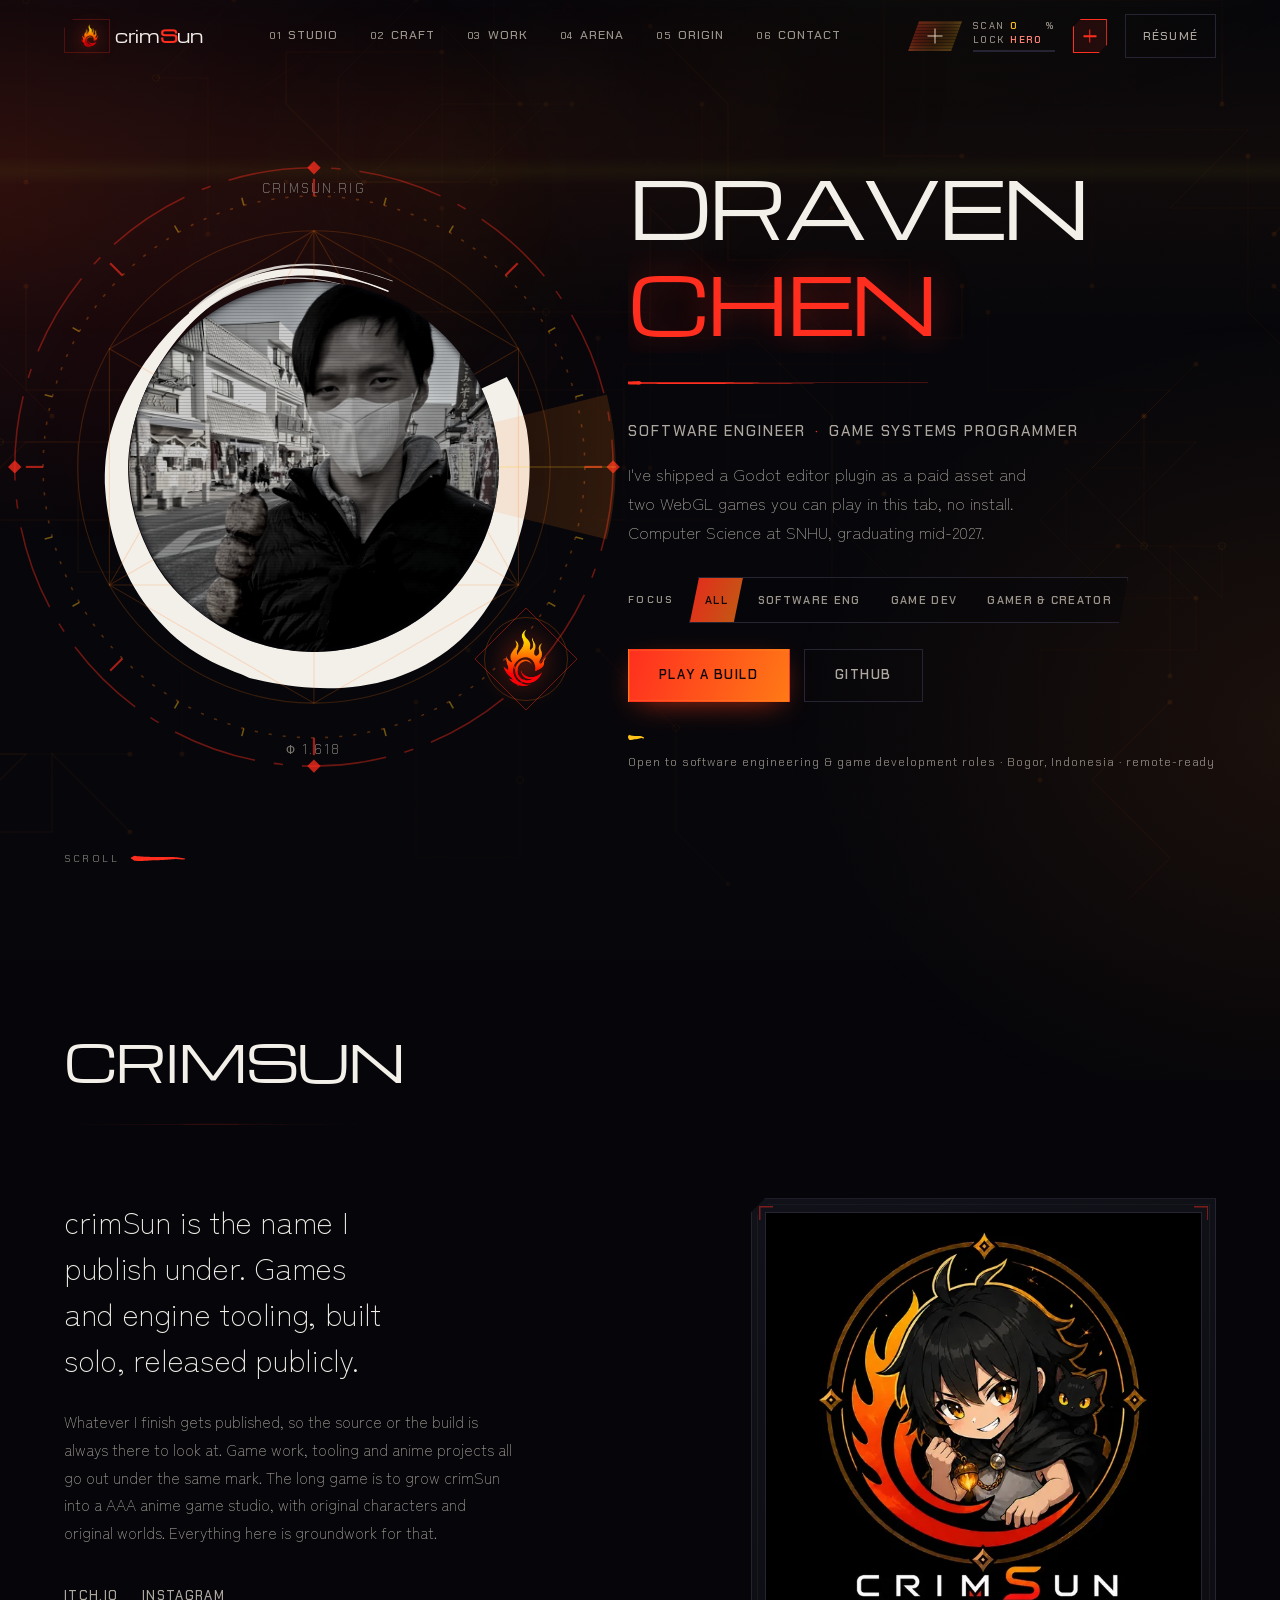
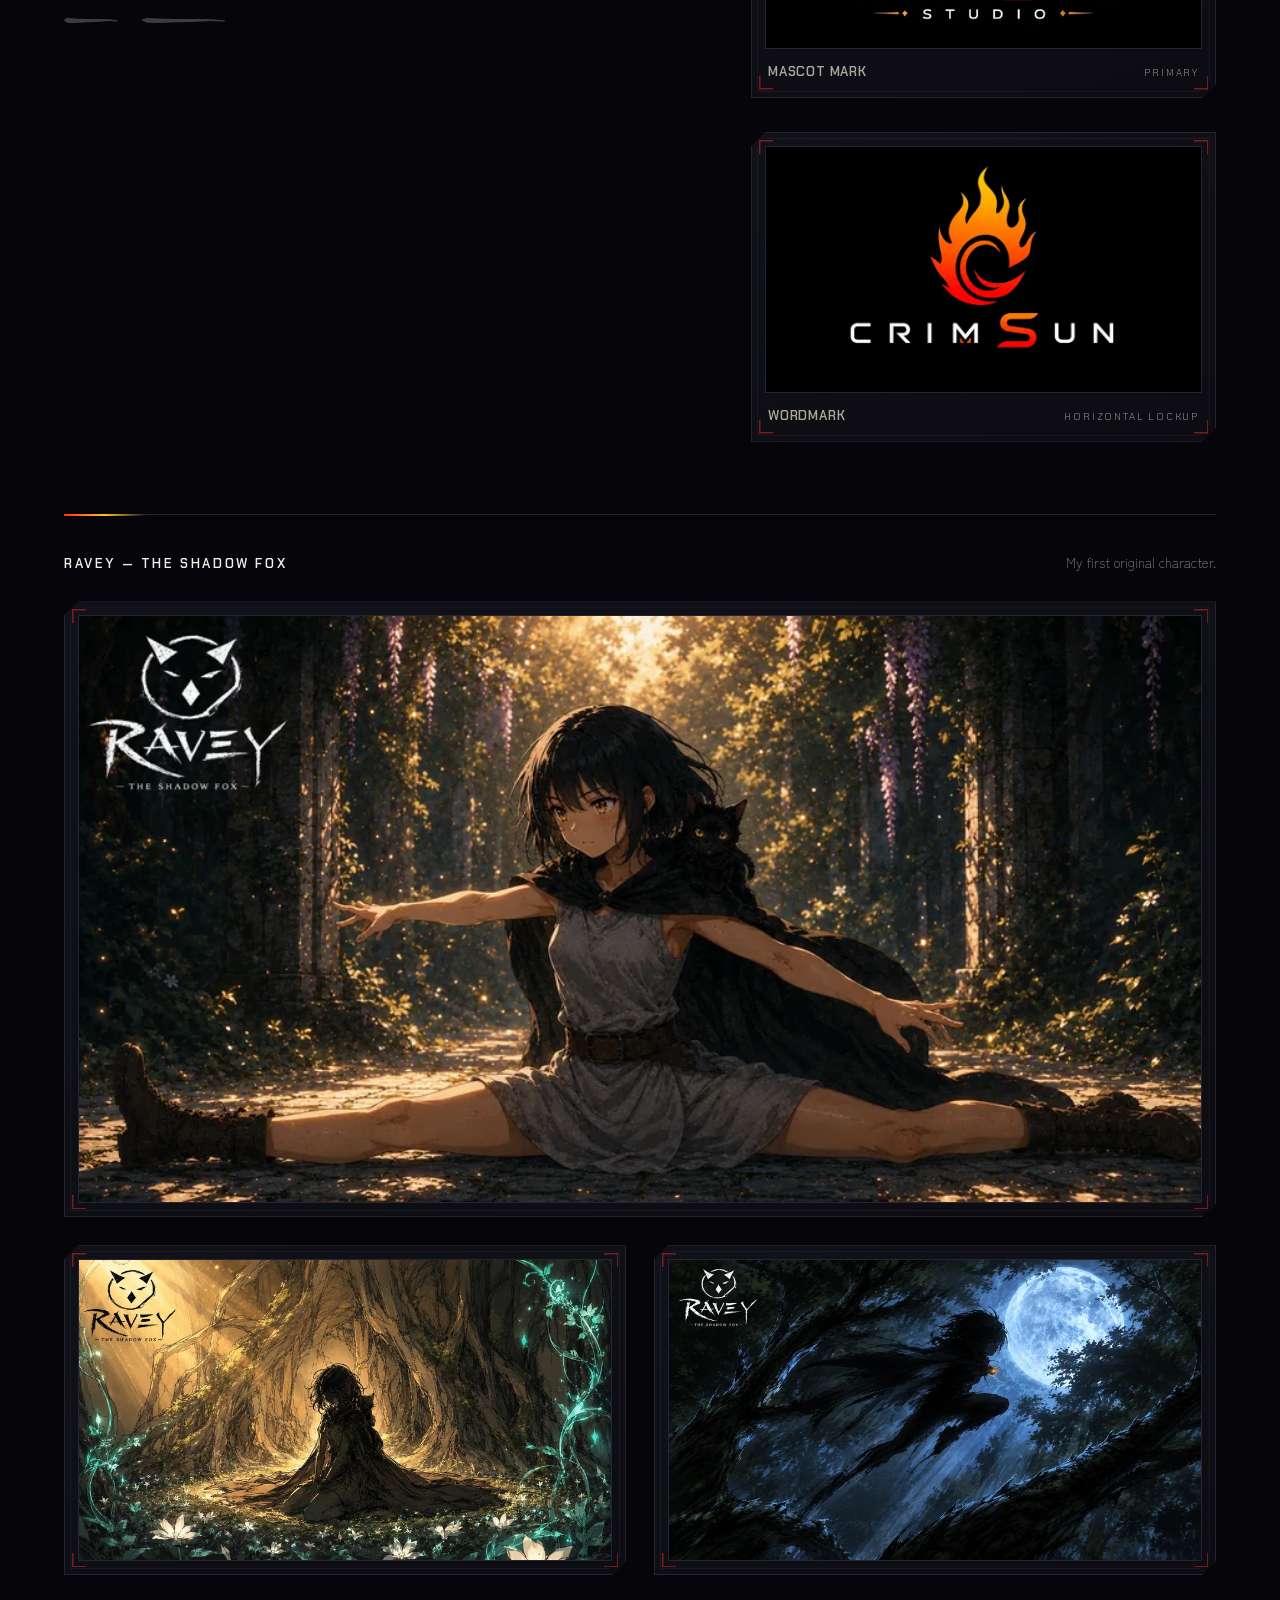
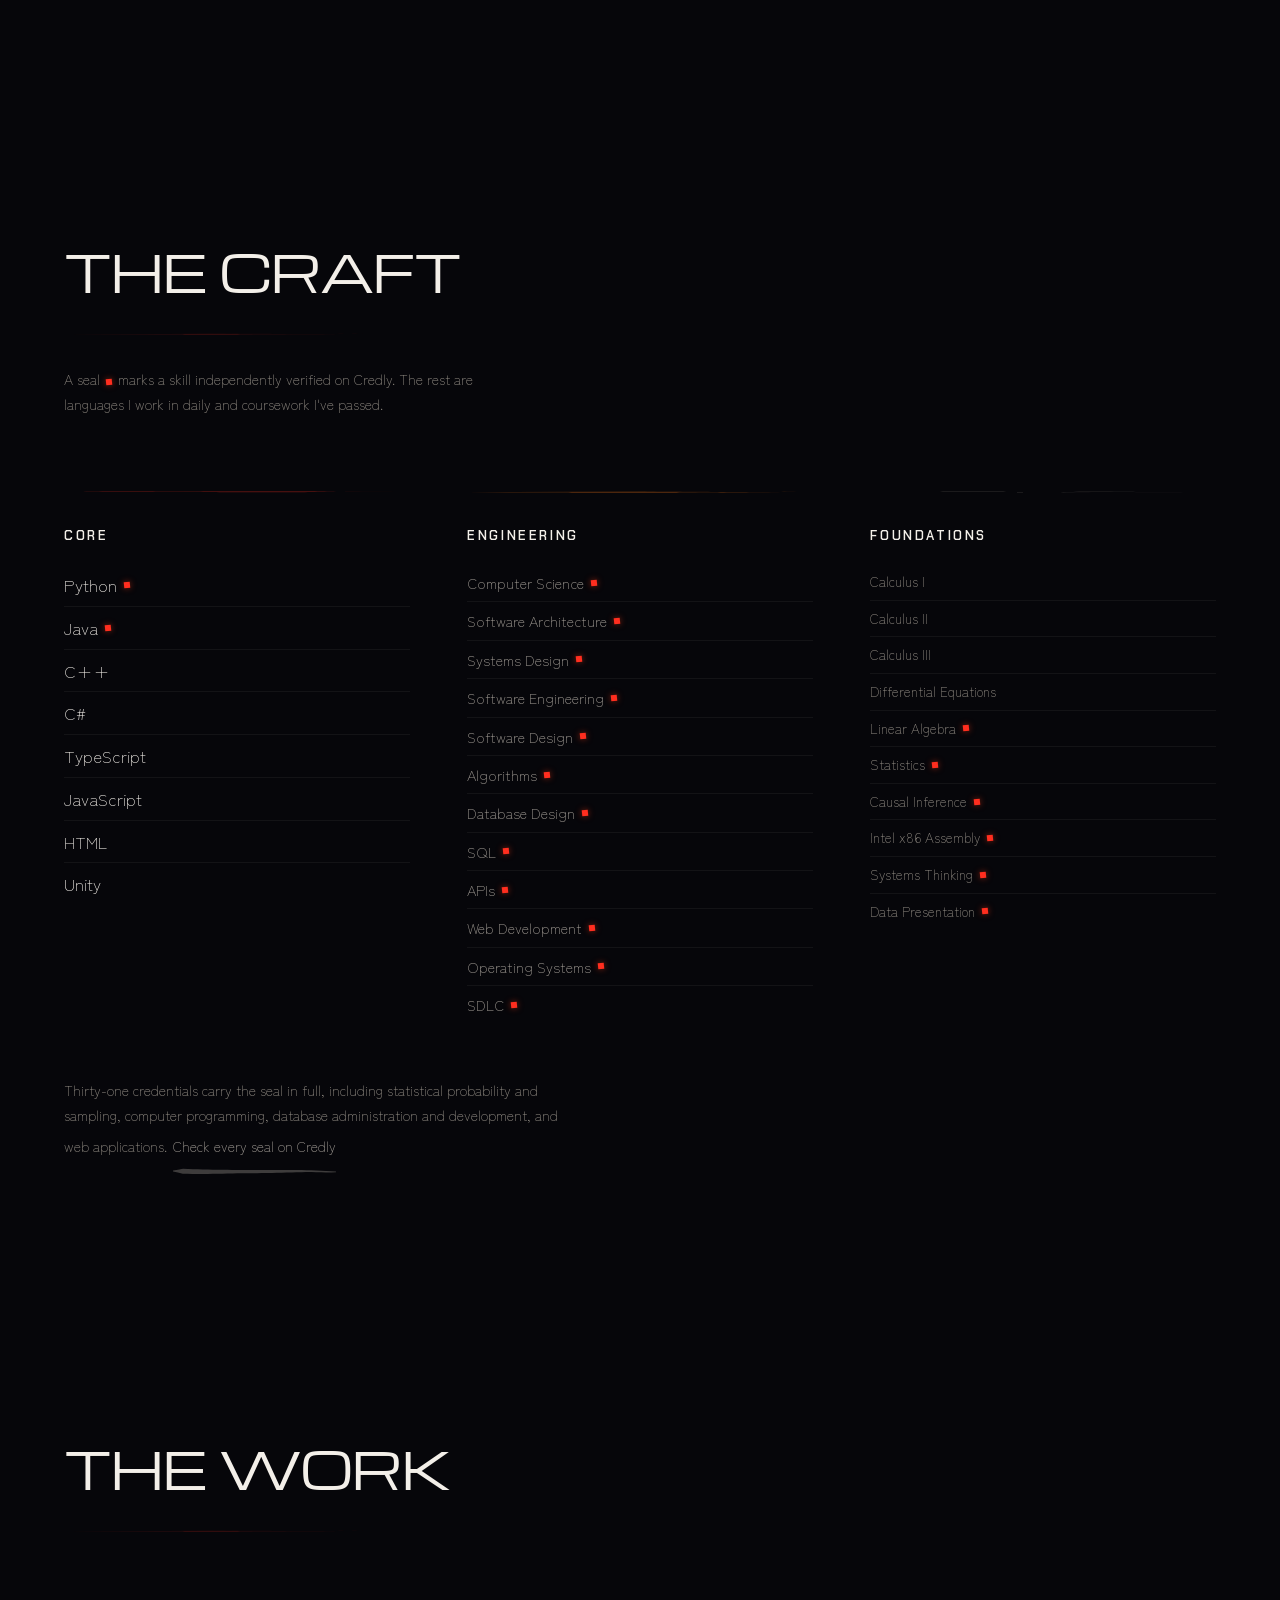
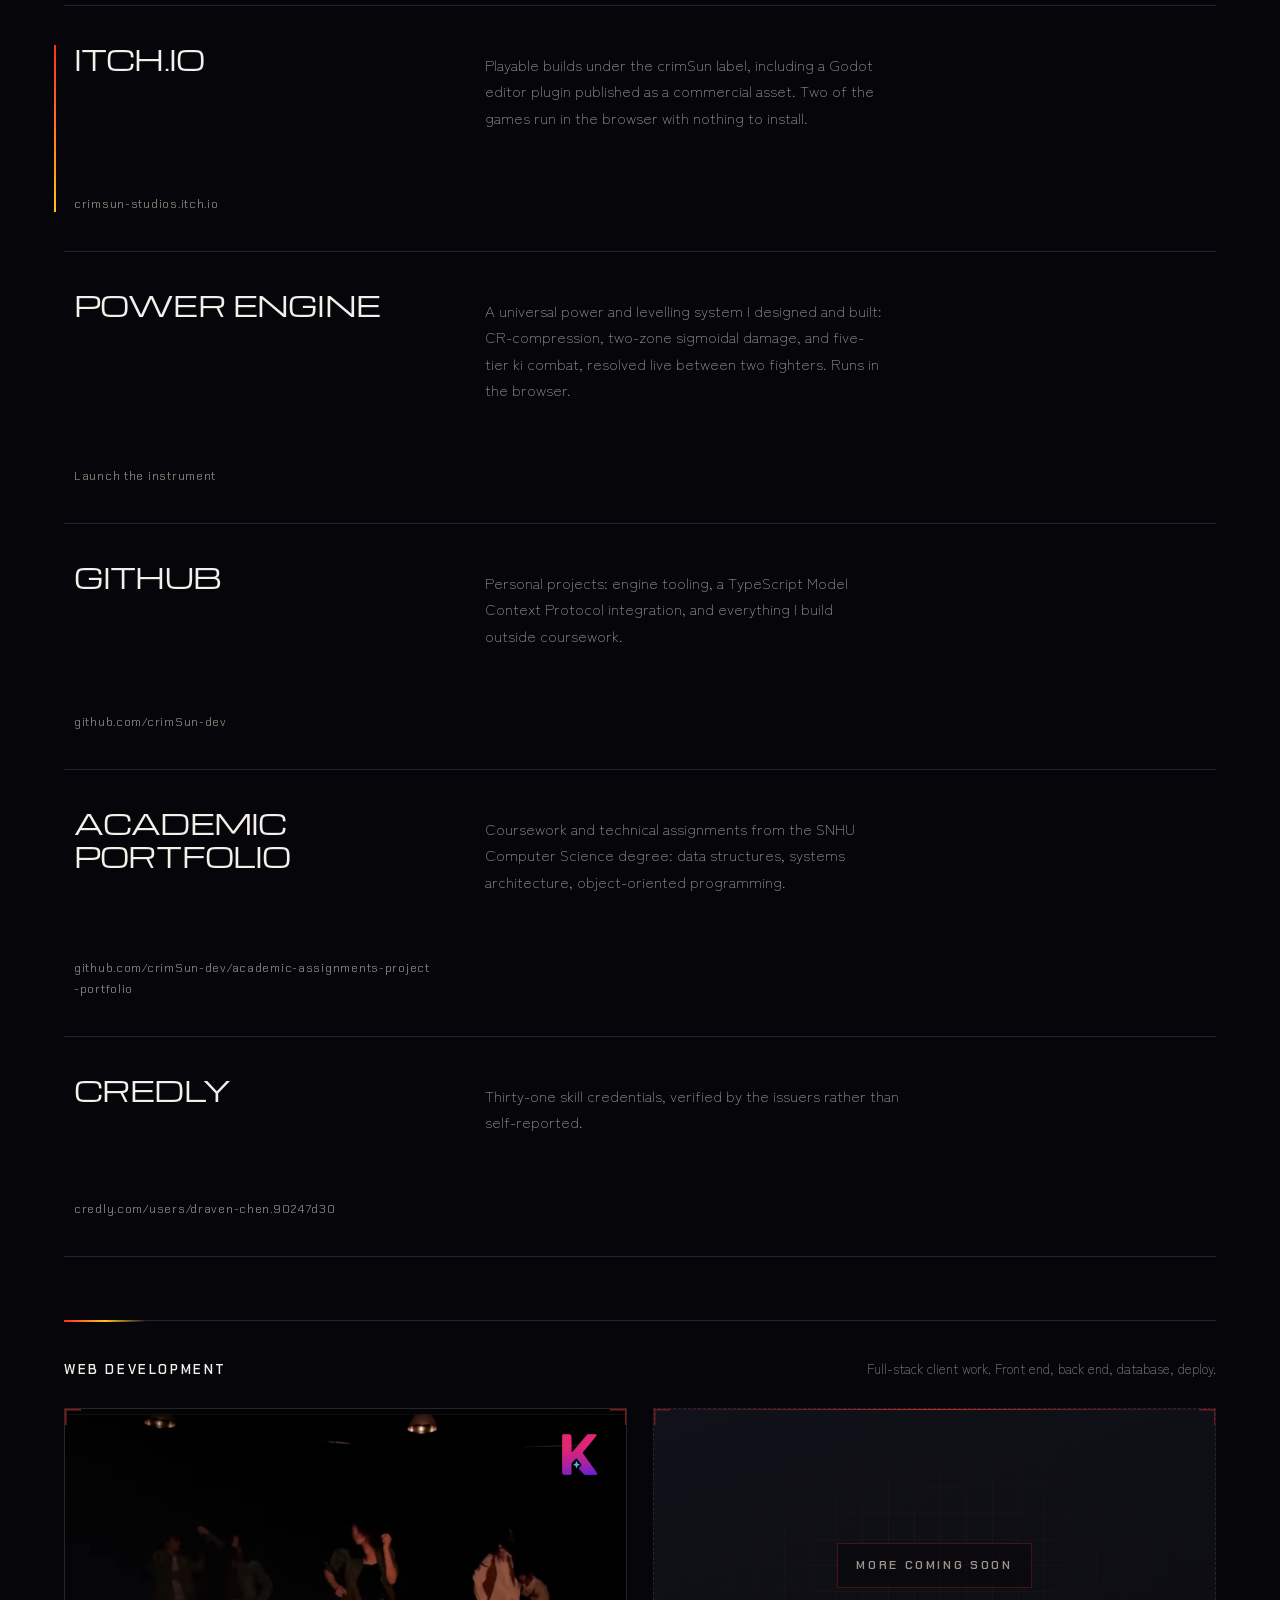
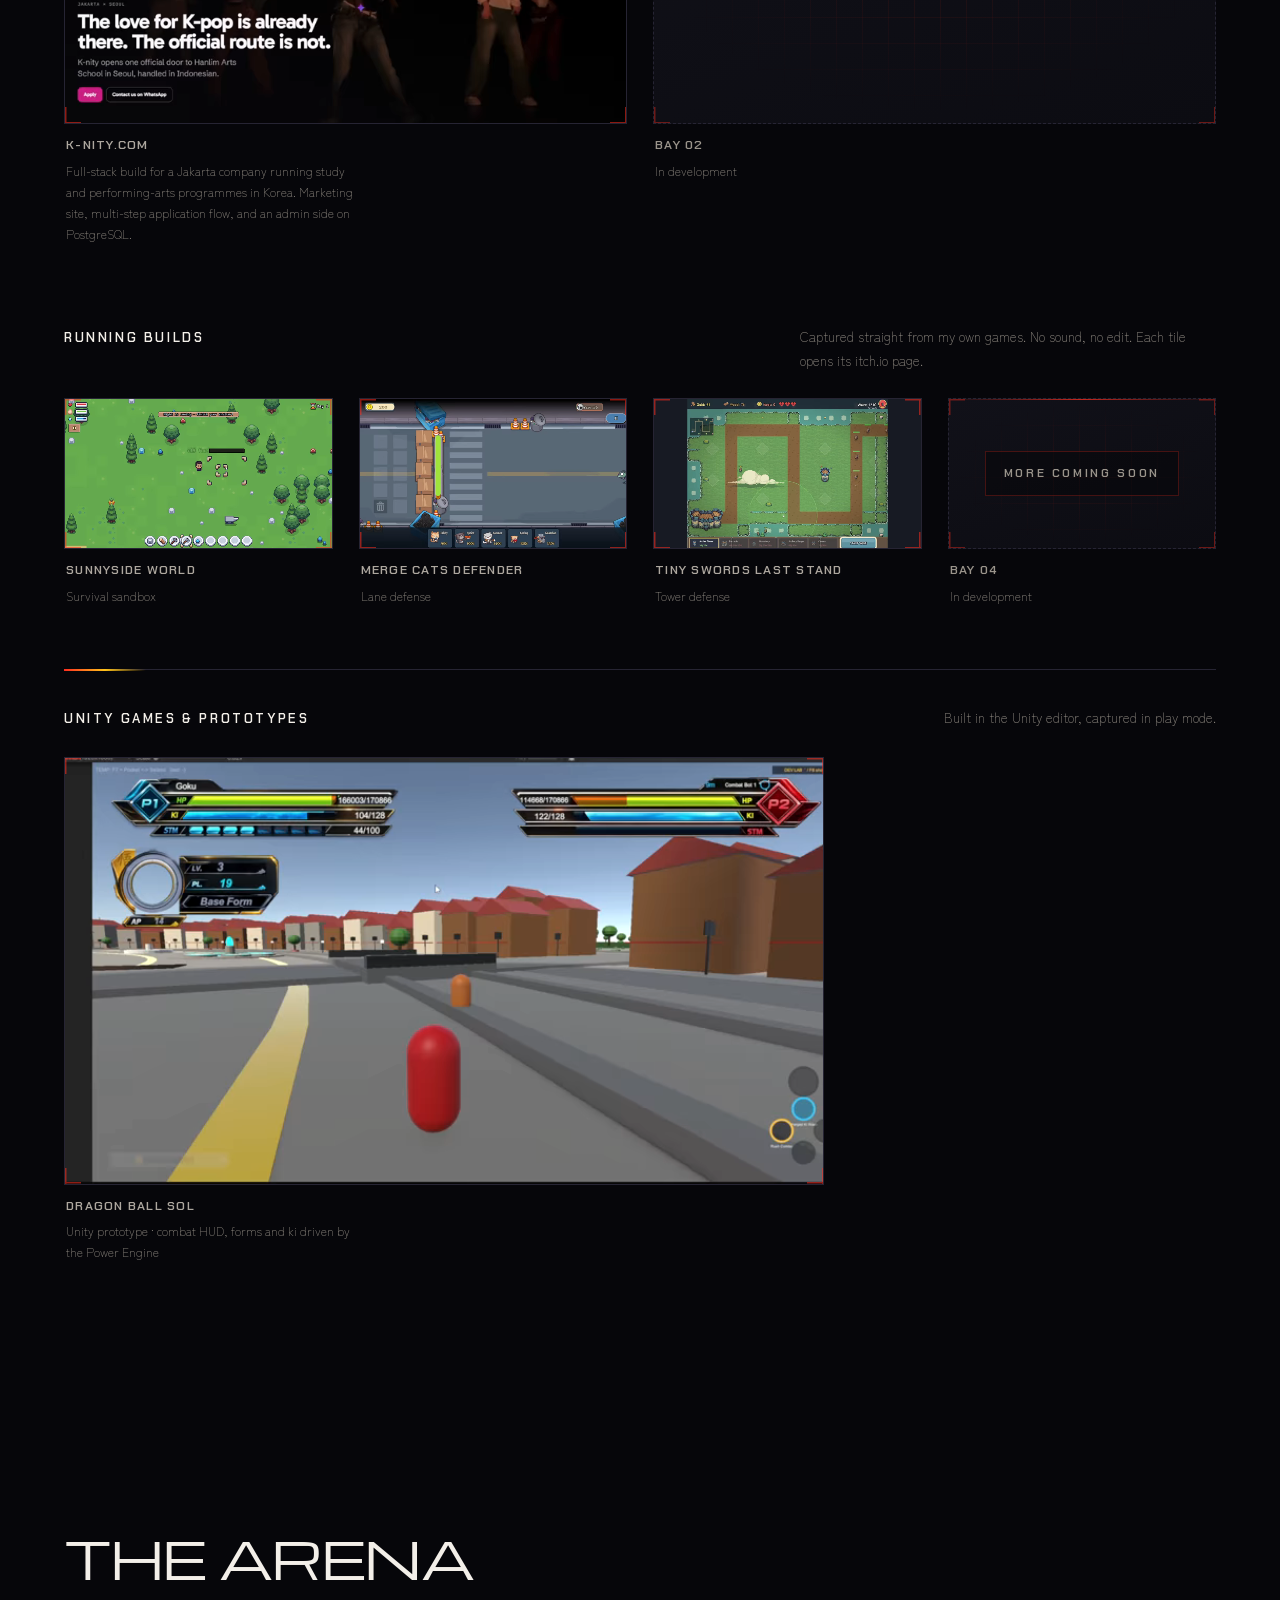
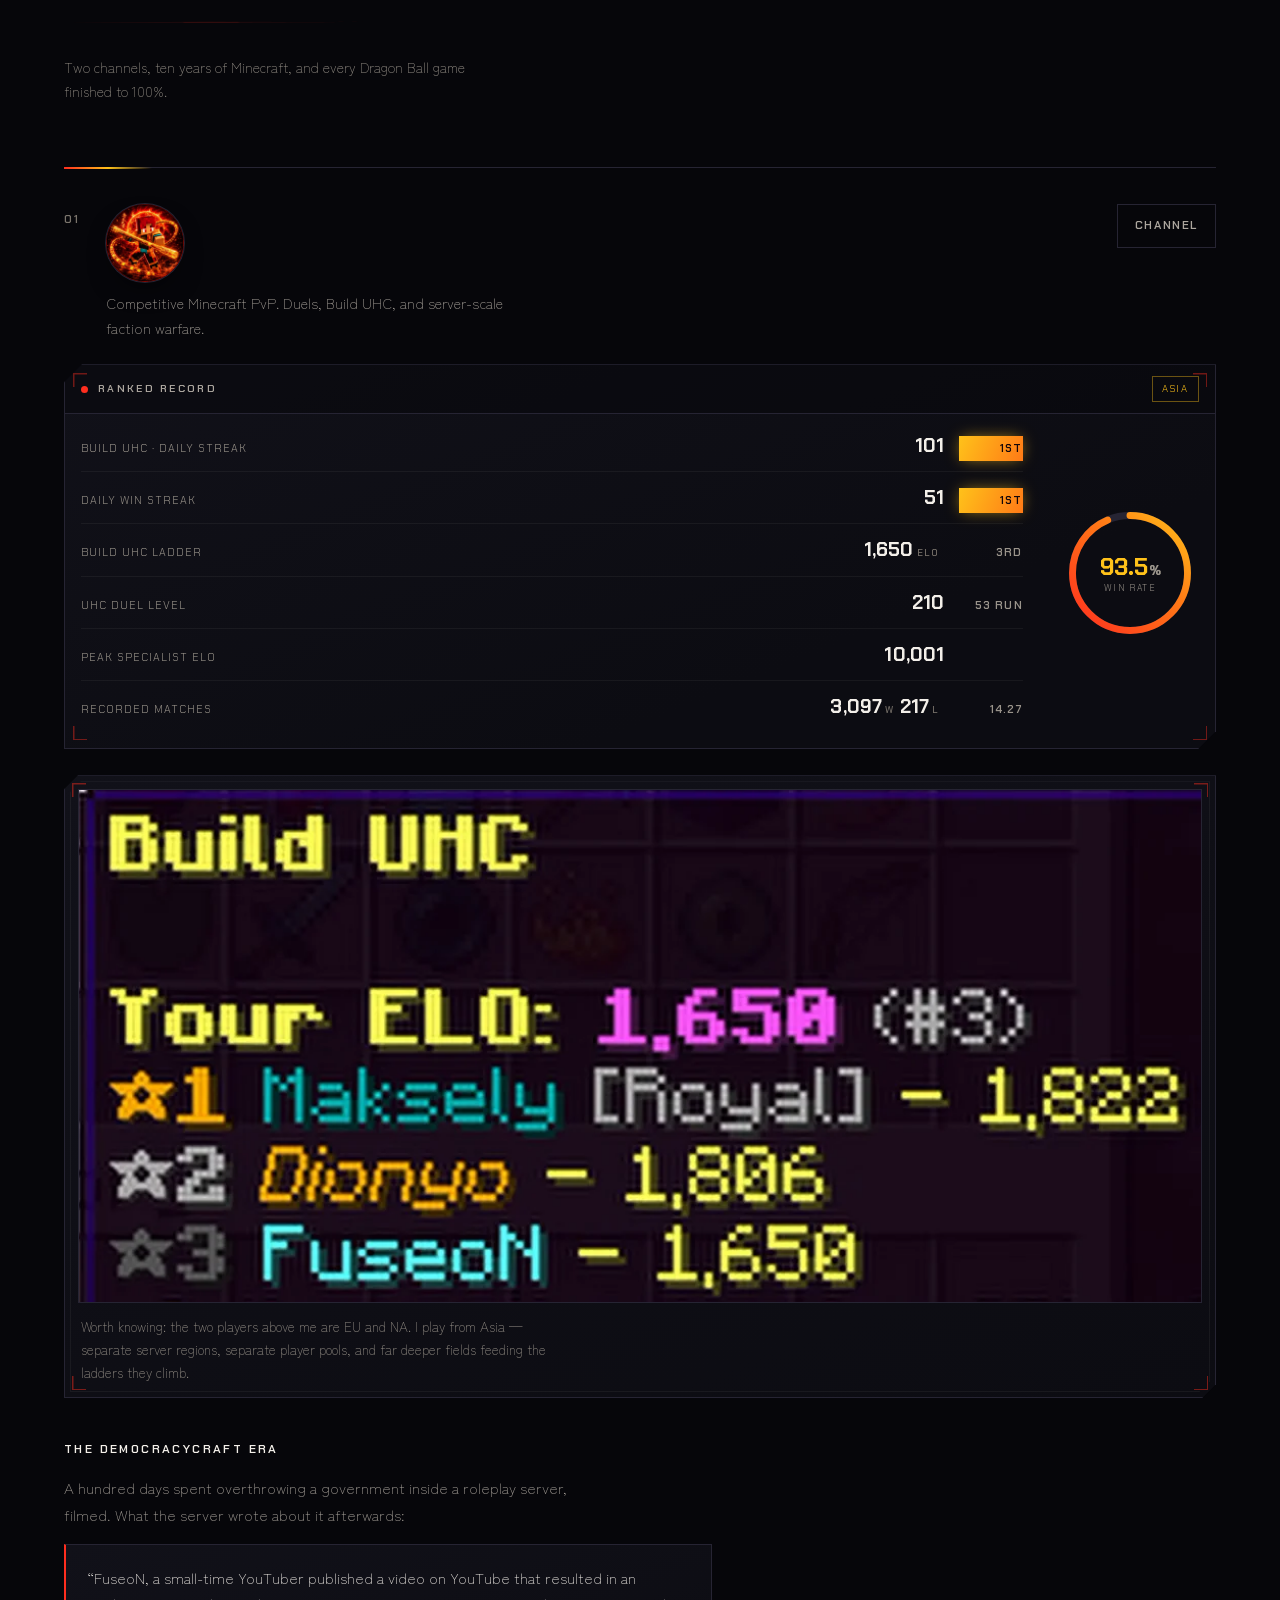
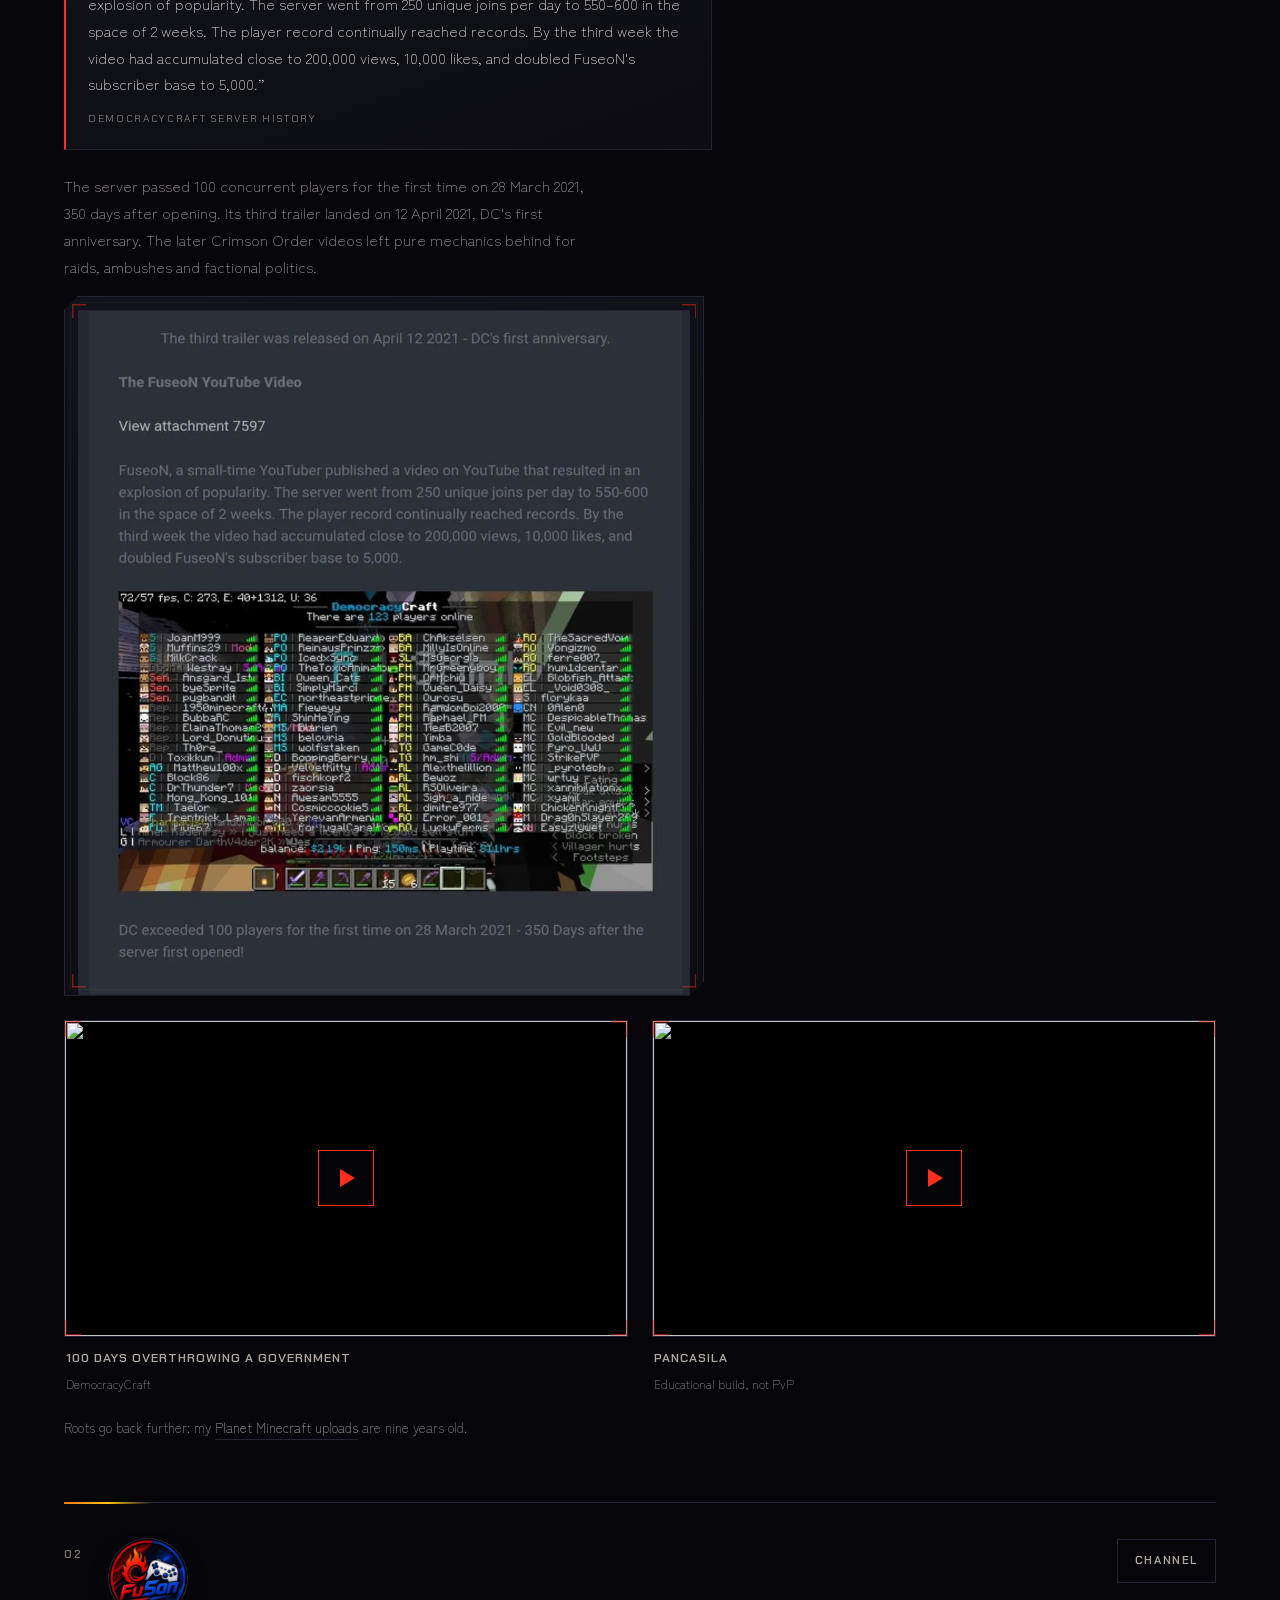
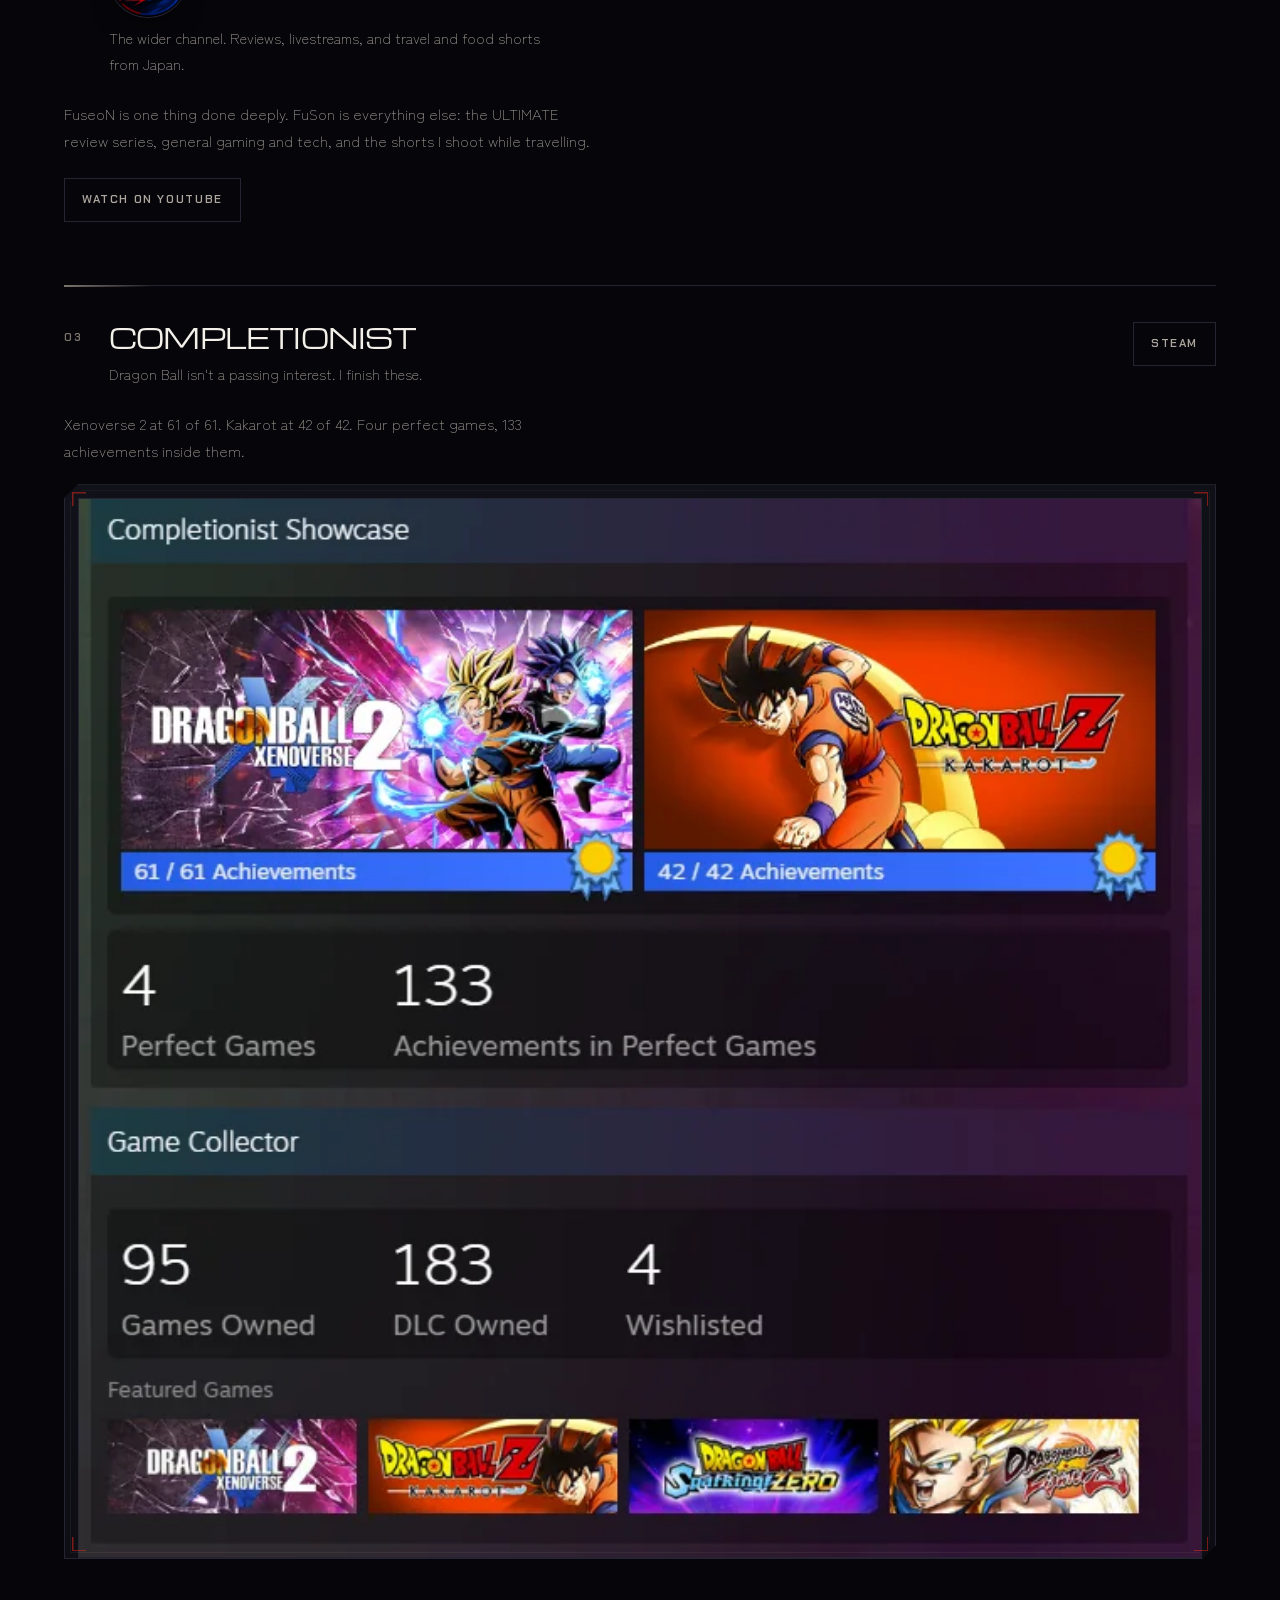
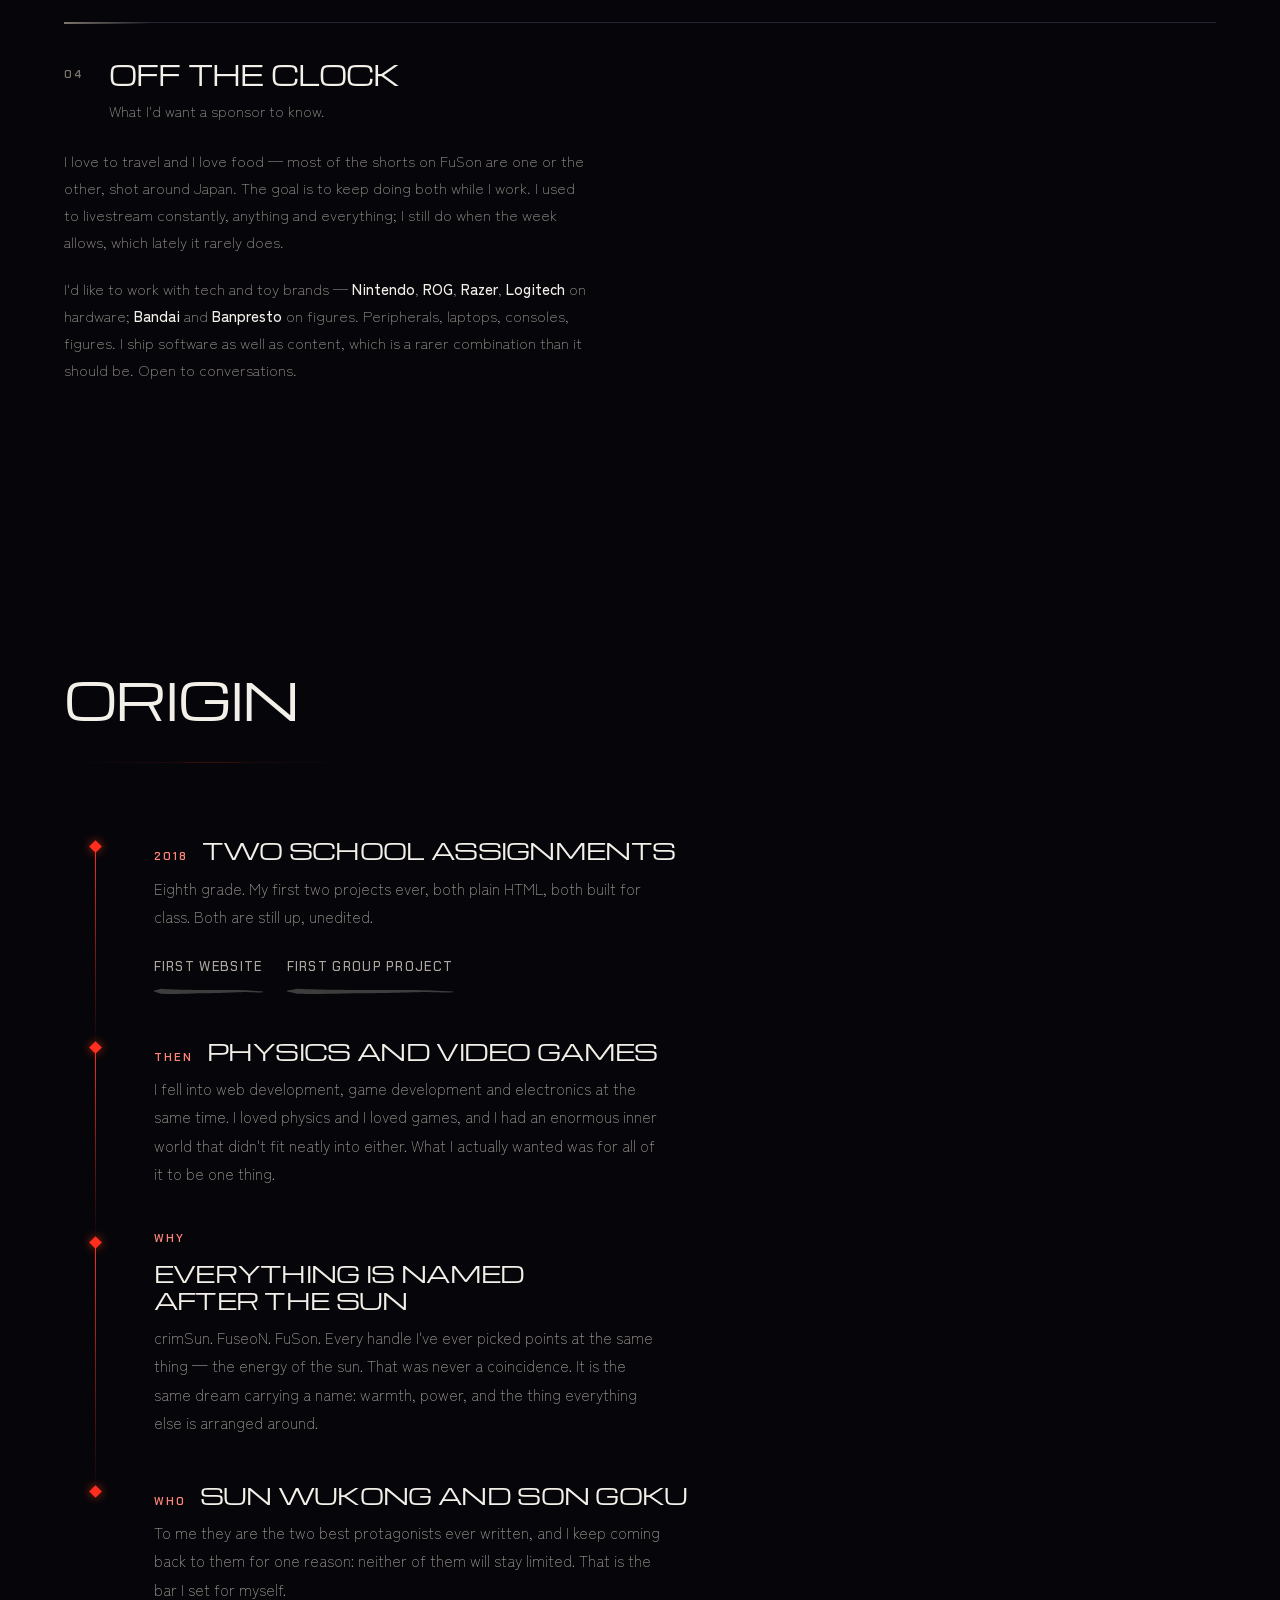
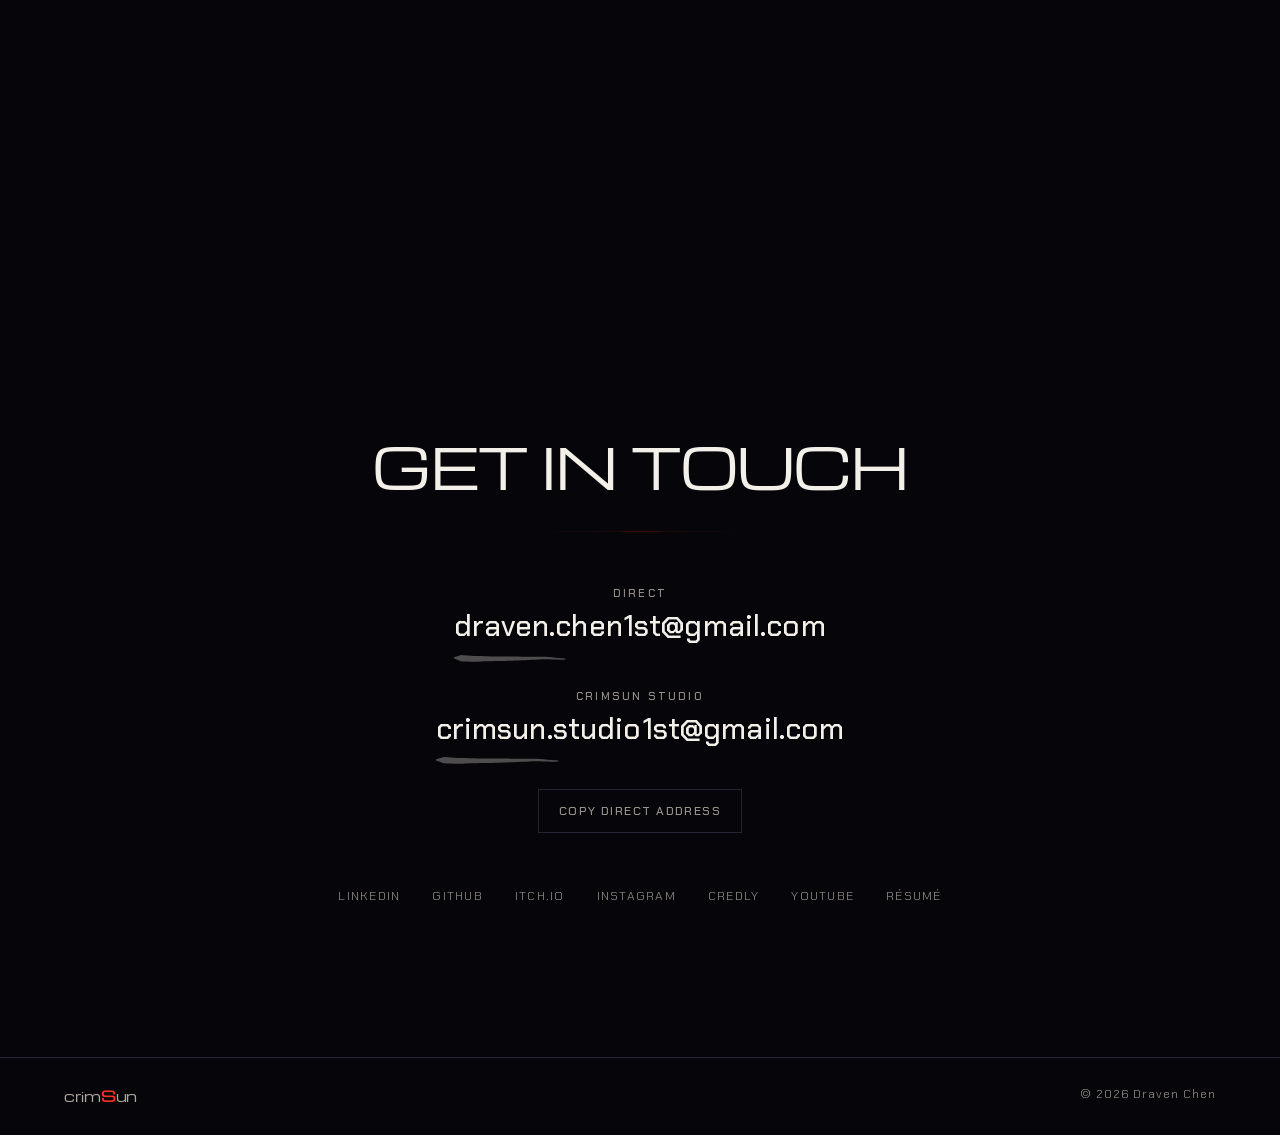
==== commit 31c76de7: "Add k-nity web work and refresh the live portfolio. Ship the k-nity.com teaser tile, knity mark, upd" ====
--- a/index.html
+++ b/index.html
@@ -335,6 +335,41 @@
         </a>
       </li>
     </ul>
+
+    <div class="webwork">
+    <!-- ---------- web development ---------- -->
+    <div class="teasers-head teasers-head--sub webdev-head">
+      <h3>Web development</h3>
+      <p>Full-stack client work. Front end, back end, database, deploy.</p>
+    </div>
+    <ul class="tiles tiles--wide webdev">
+      <li class="tile">
+        <a href="https://k-nity.com" target="_blank" rel="noopener">
+          <span class="tile-media">
+            <video poster="assets/video/web-01.webp" muted playsinline loop preload="none" width="720" height="405" aria-label="Walkthrough of k-nity.com, a full-stack site built by Draven Chen">
+              <source src="assets/video/web-01.webm" type="video/webm">
+              <source src="assets/video/web-01.mp4" type="video/mp4">
+            </video>
+            <span class="brackets" aria-hidden="true"></span>
+            <span class="sweep" aria-hidden="true"></span>
+            <img class="tile-mark" src="assets/img/knity-mark.webp" alt="" width="320" height="320" loading="lazy">
+          </span>
+          <span class="tile-foot">
+            <b>k-nity.com</b>
+            <i>Full-stack build for a Jakarta company running study and performing-arts programmes in Korea. Marketing site, multi-step application flow, and an admin side on PostgreSQL.<span class="sr"> — opens k-nity.com in a new tab</span></i>
+          </span>
+        </a>
+      </li>
+      <li class="tile tile-soon">
+        <span class="tile-media">
+          <span class="bay" aria-hidden="true"></span>
+          <span class="bay-label">More coming soon</span>
+          <span class="brackets" aria-hidden="true"></span>
+        </span>
+        <span class="tile-foot"><b>Bay 02</b><i>In development</i></span>
+      </li>
+    </ul>
+    </div>
 
     <!-- ---------- live teasers ---------- -->
     <div class="teasers">
--- a/assets/style.css
+++ b/assets/style.css
@@ -602,7 +602,11 @@
 .work .wrap{display:flex;flex-direction:column}
 .work .head{order:1}
 .work .dests{order:2}
-.work .teasers{order:3}
+.work .webwork{order:3}
+.work .teasers{order:4}
+/* the games lens wants footage before client work */
+[data-focus="games"] .work .teasers{order:3}
+[data-focus="games"] .work .webwork{order:4}
 
 /* SOFTWARE ENG lens: strip to technical evidence. Brand marks, the Ravey
    gallery, the gameplay tiles and the whole arena come out; the shipped
@@ -612,6 +616,9 @@
 [data-focus="engineering"] .gallery,
 [data-focus="engineering"] .teasers,
 [data-focus="engineering"] #creator{display:none}
+/* .webwork is a sibling of .teasers, so the engineering lens keeps it while
+   the game tiles go — it is that lens's headline evidence */
+[data-focus="creator"] .webwork{display:none}
 [data-focus="engineering"] .studio-grid{grid-template-columns:minmax(0,1fr)}
 [data-focus="engineering"] .lede{max-width:34ch}
 [data-focus="engineering"] .body{max-width:64ch}
@@ -957,6 +964,17 @@
 /* one wide berth reads as a feature, not a leftover in a three-up grid */
 .tiles--wide{grid-template-columns:minmax(0,1fr);max-width:760px}
 .tiles--wide .tile-foot i{max-width:60ch}
+
+/* web development: the client's own mark sits on the plate, so the tile is
+   identifiable before the video has loaded a single frame */
+.webdev{grid-template-columns:minmax(0,1fr) minmax(0,.52fr);max-width:none;align-items:start}
+.tile-mark{
+  position:absolute;right:12px;top:12px;z-index:5;
+  width:clamp(38px,4.4vw,54px);height:auto;
+  filter:drop-shadow(0 4px 14px rgba(0,0,0,.8));
+  opacity:.92;transition:transform .5s var(--snap),opacity .4s var(--ease);
+}
+.tile a:hover .tile-mark{transform:scale(1.08) rotate(-4deg);opacity:1}
 
 .tiles{
   list-style:none;margin:0;padding:0;
@@ -1532,6 +1550,7 @@
   .studio-marks{grid-template-columns:1fr}
   .tiles{grid-template-columns:1fr}
   .plates{grid-template-columns:1fr}
+  .webdev{grid-template-columns:1fr}
   .lb-img{max-height:74vh}
   .social{gap:2px 6px}
 }
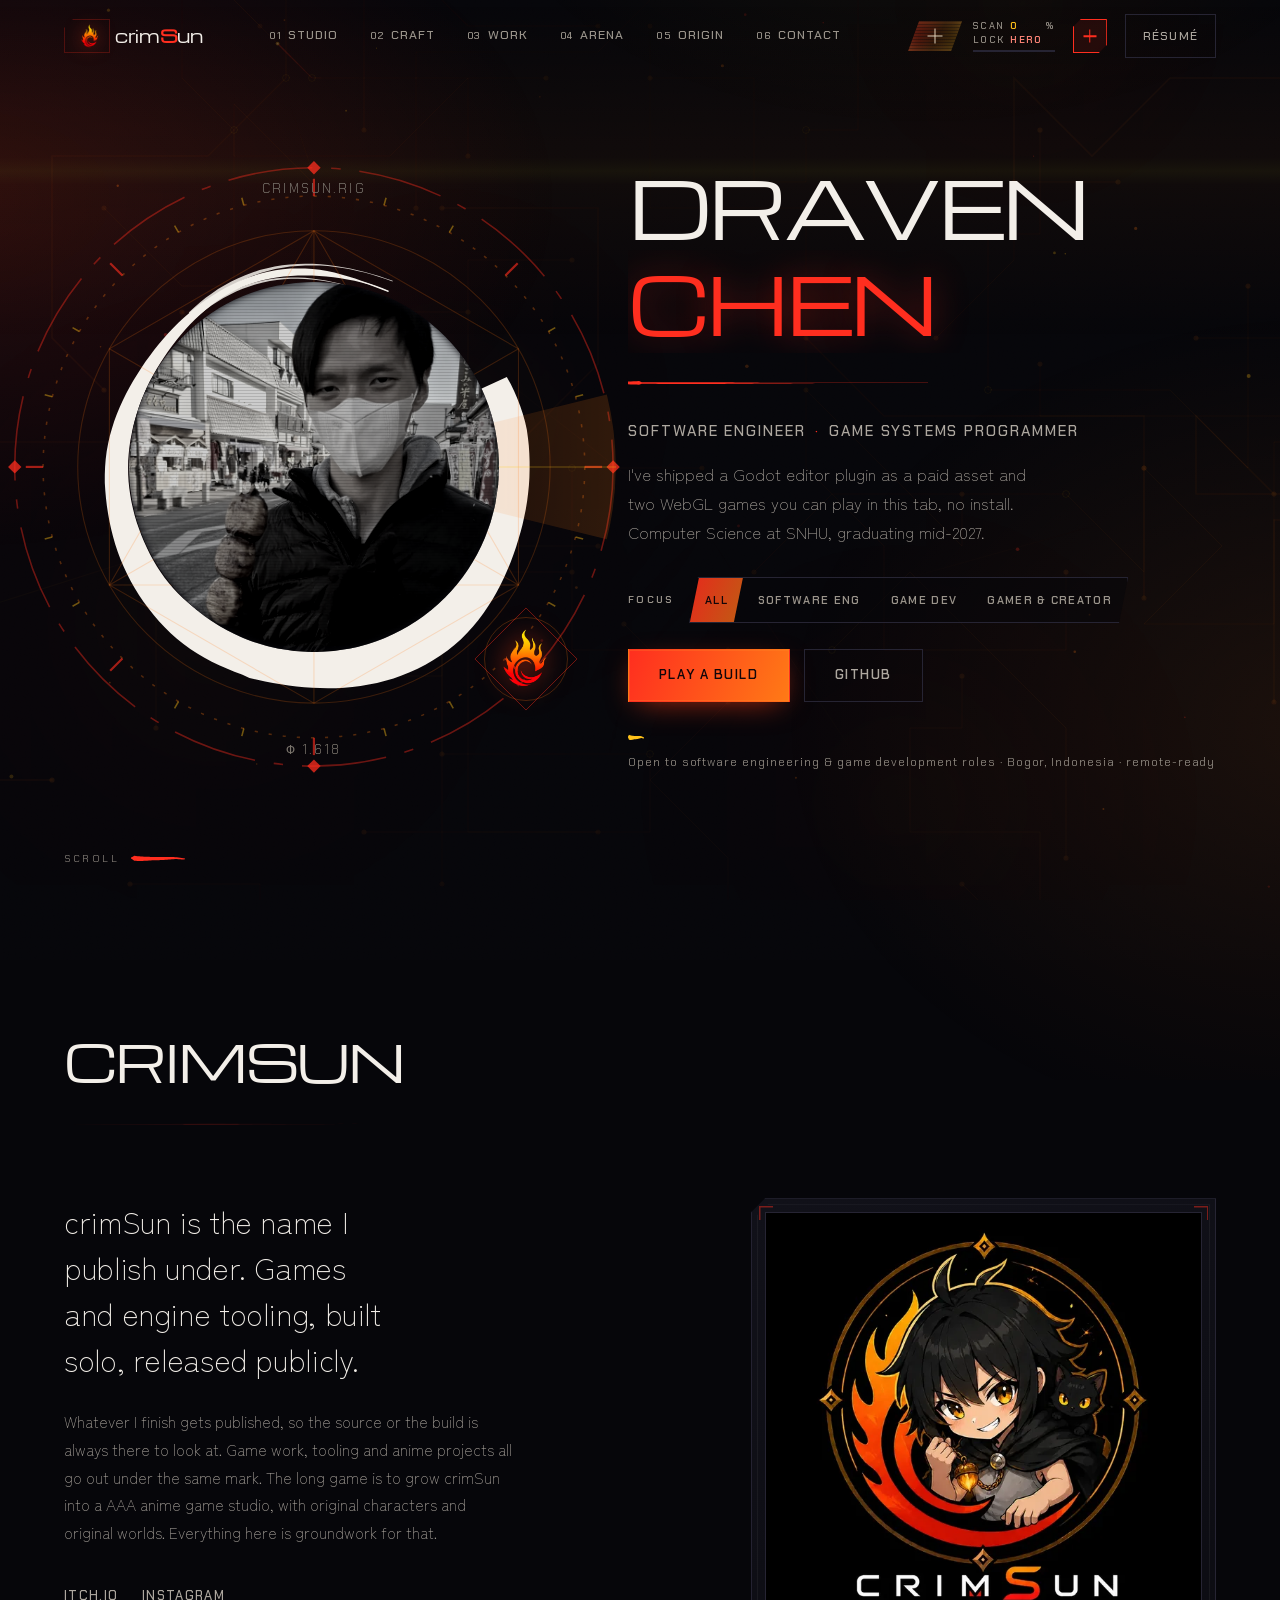
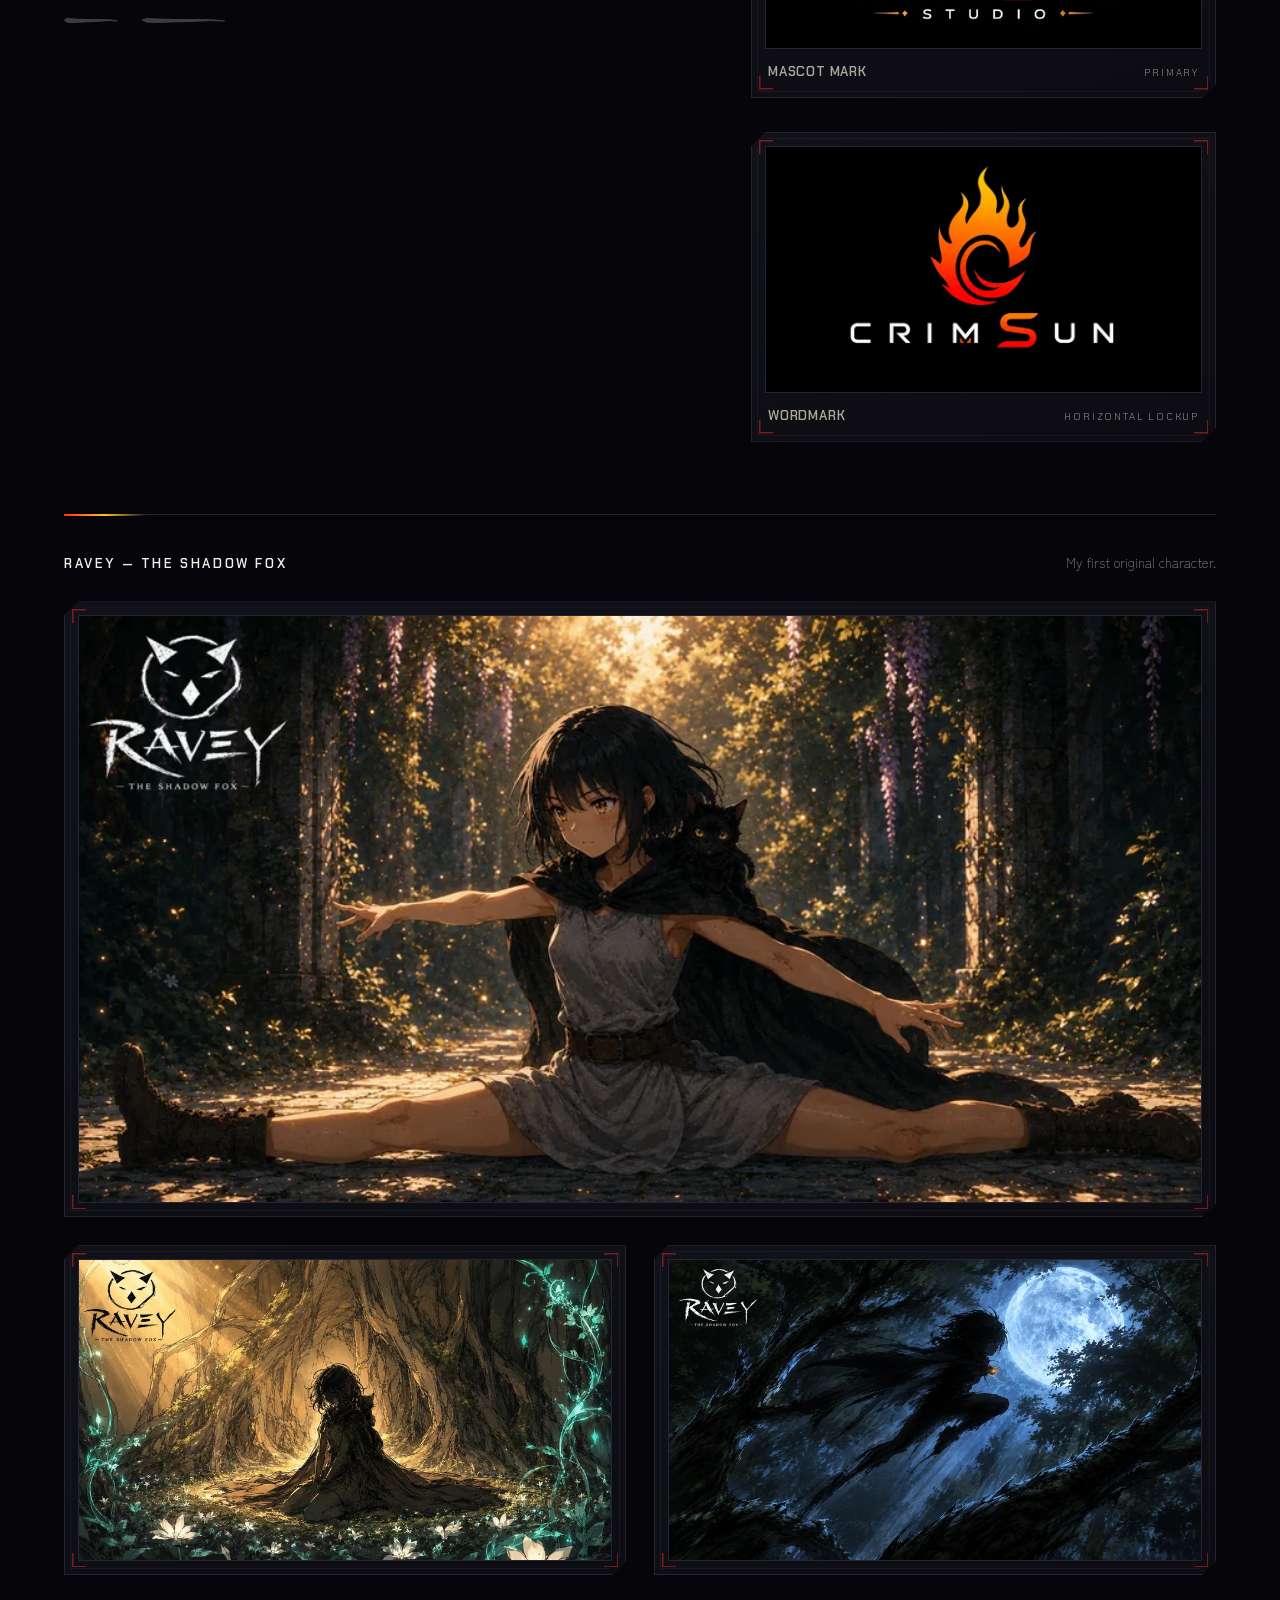
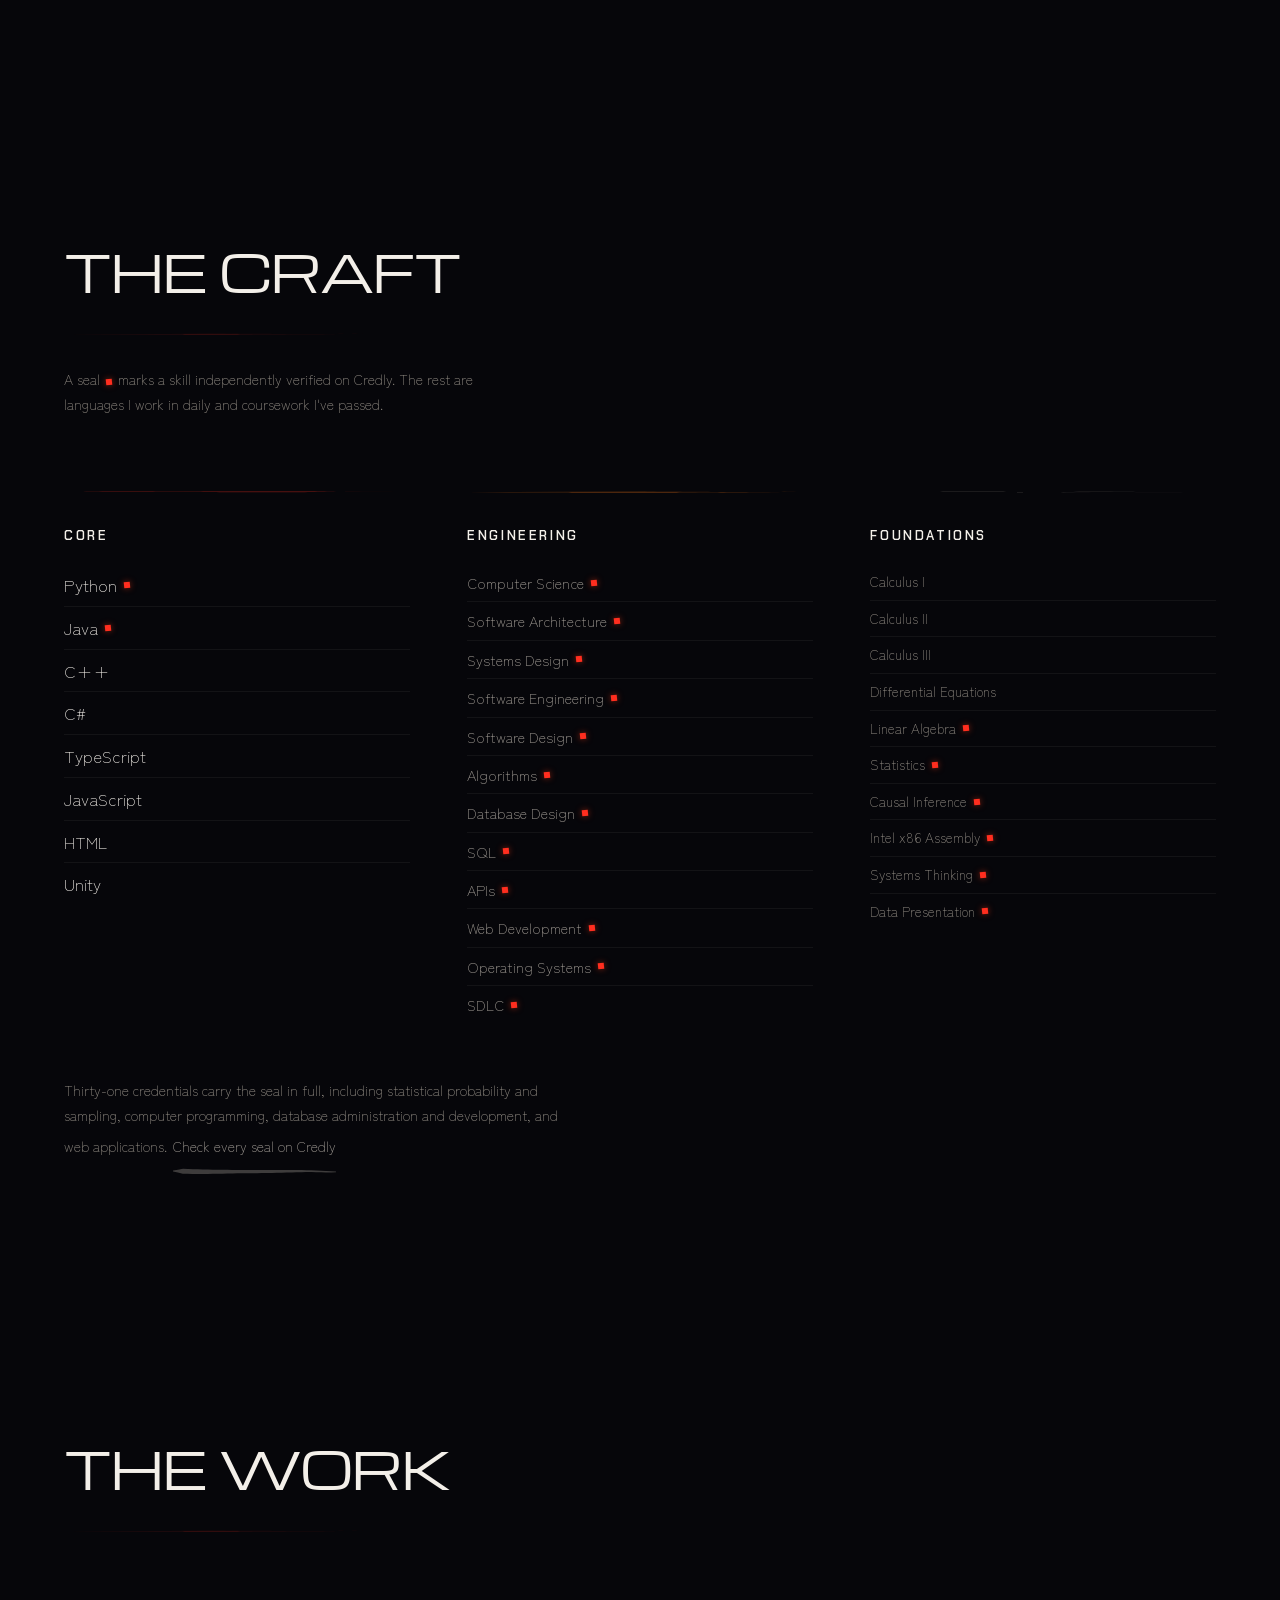
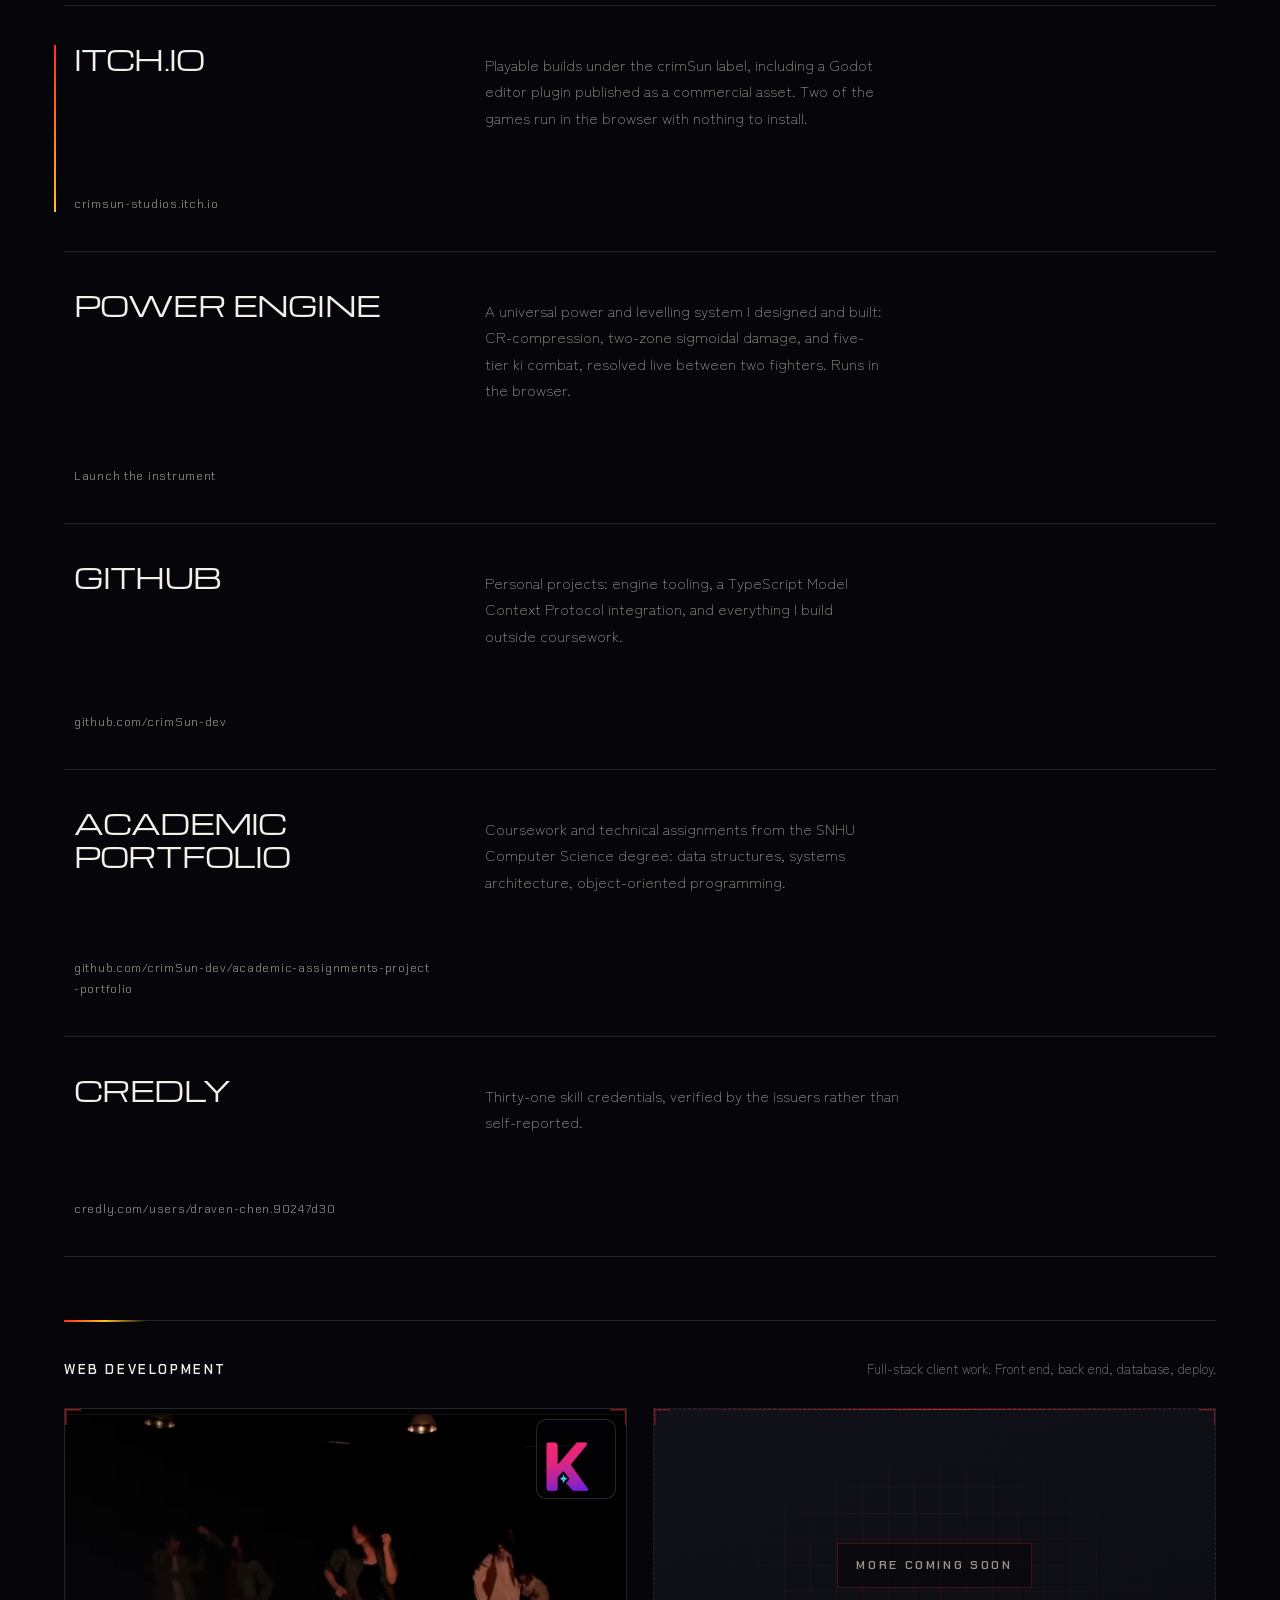
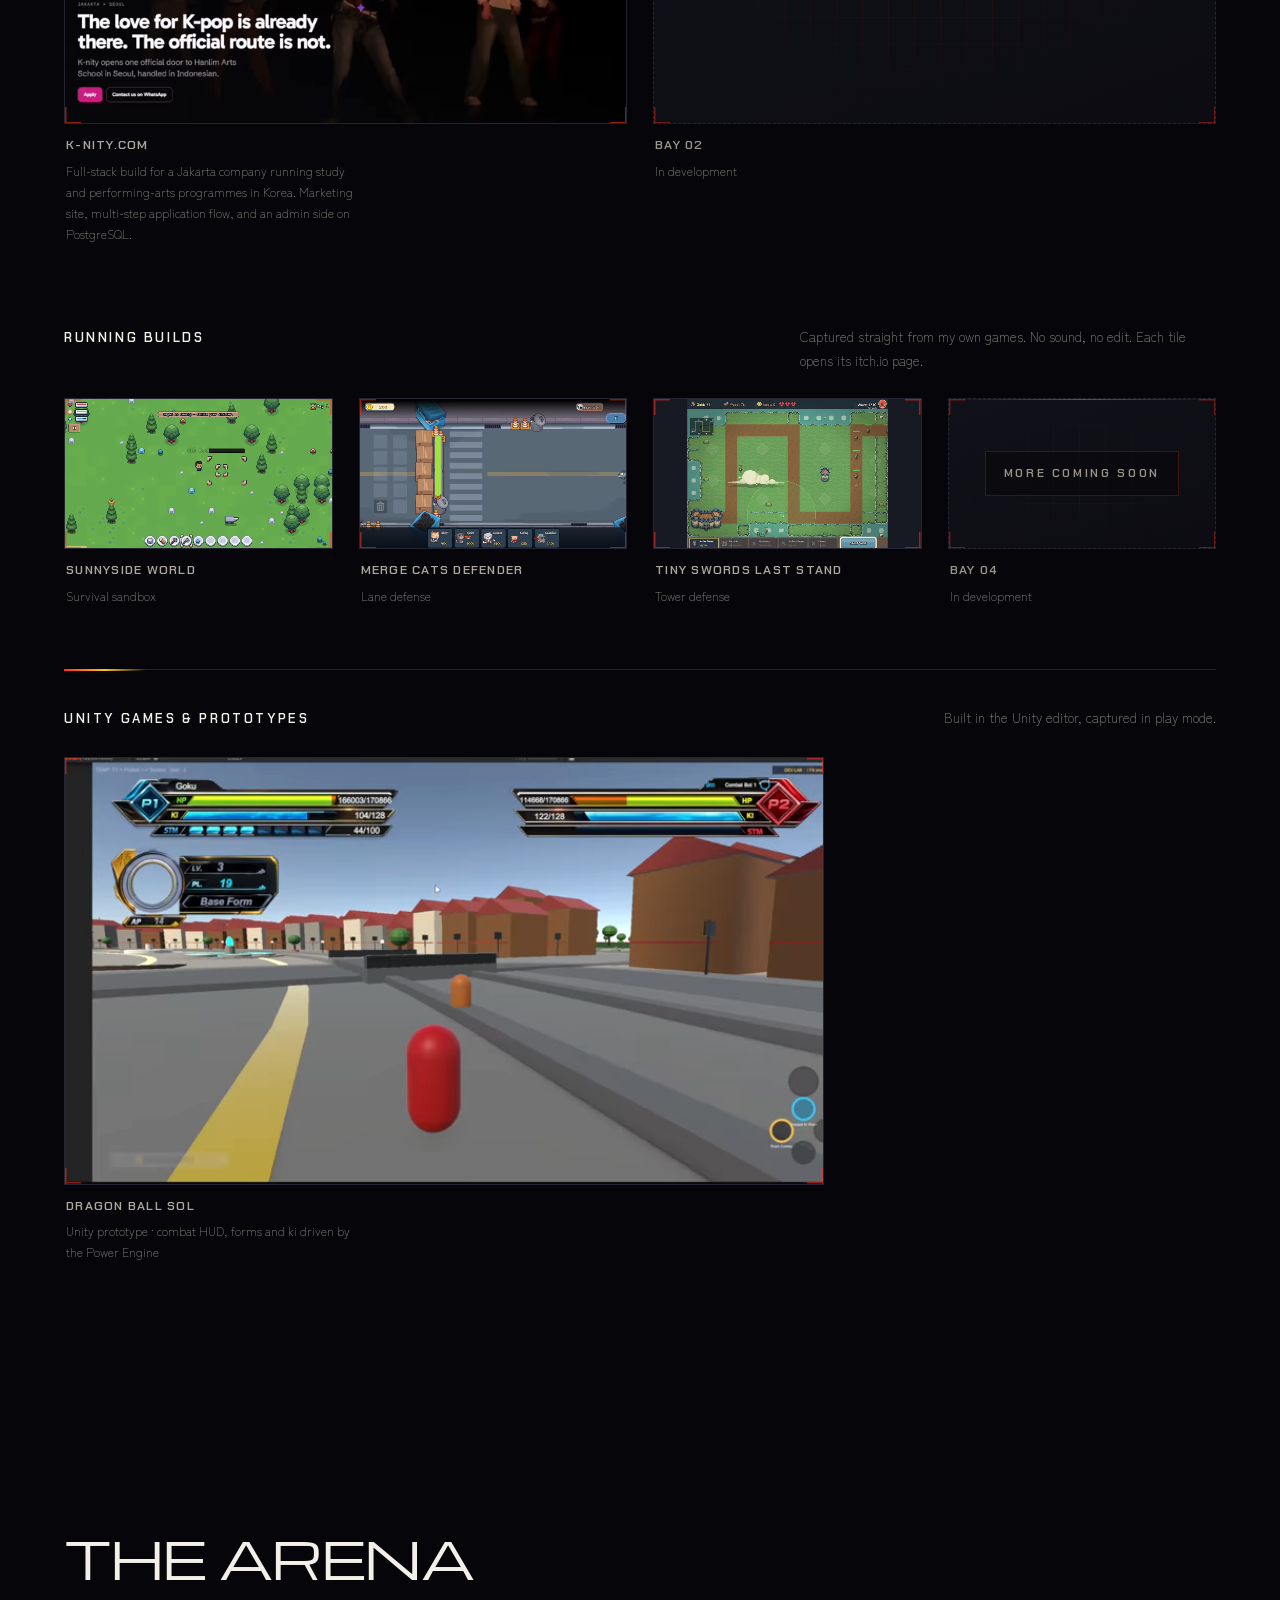
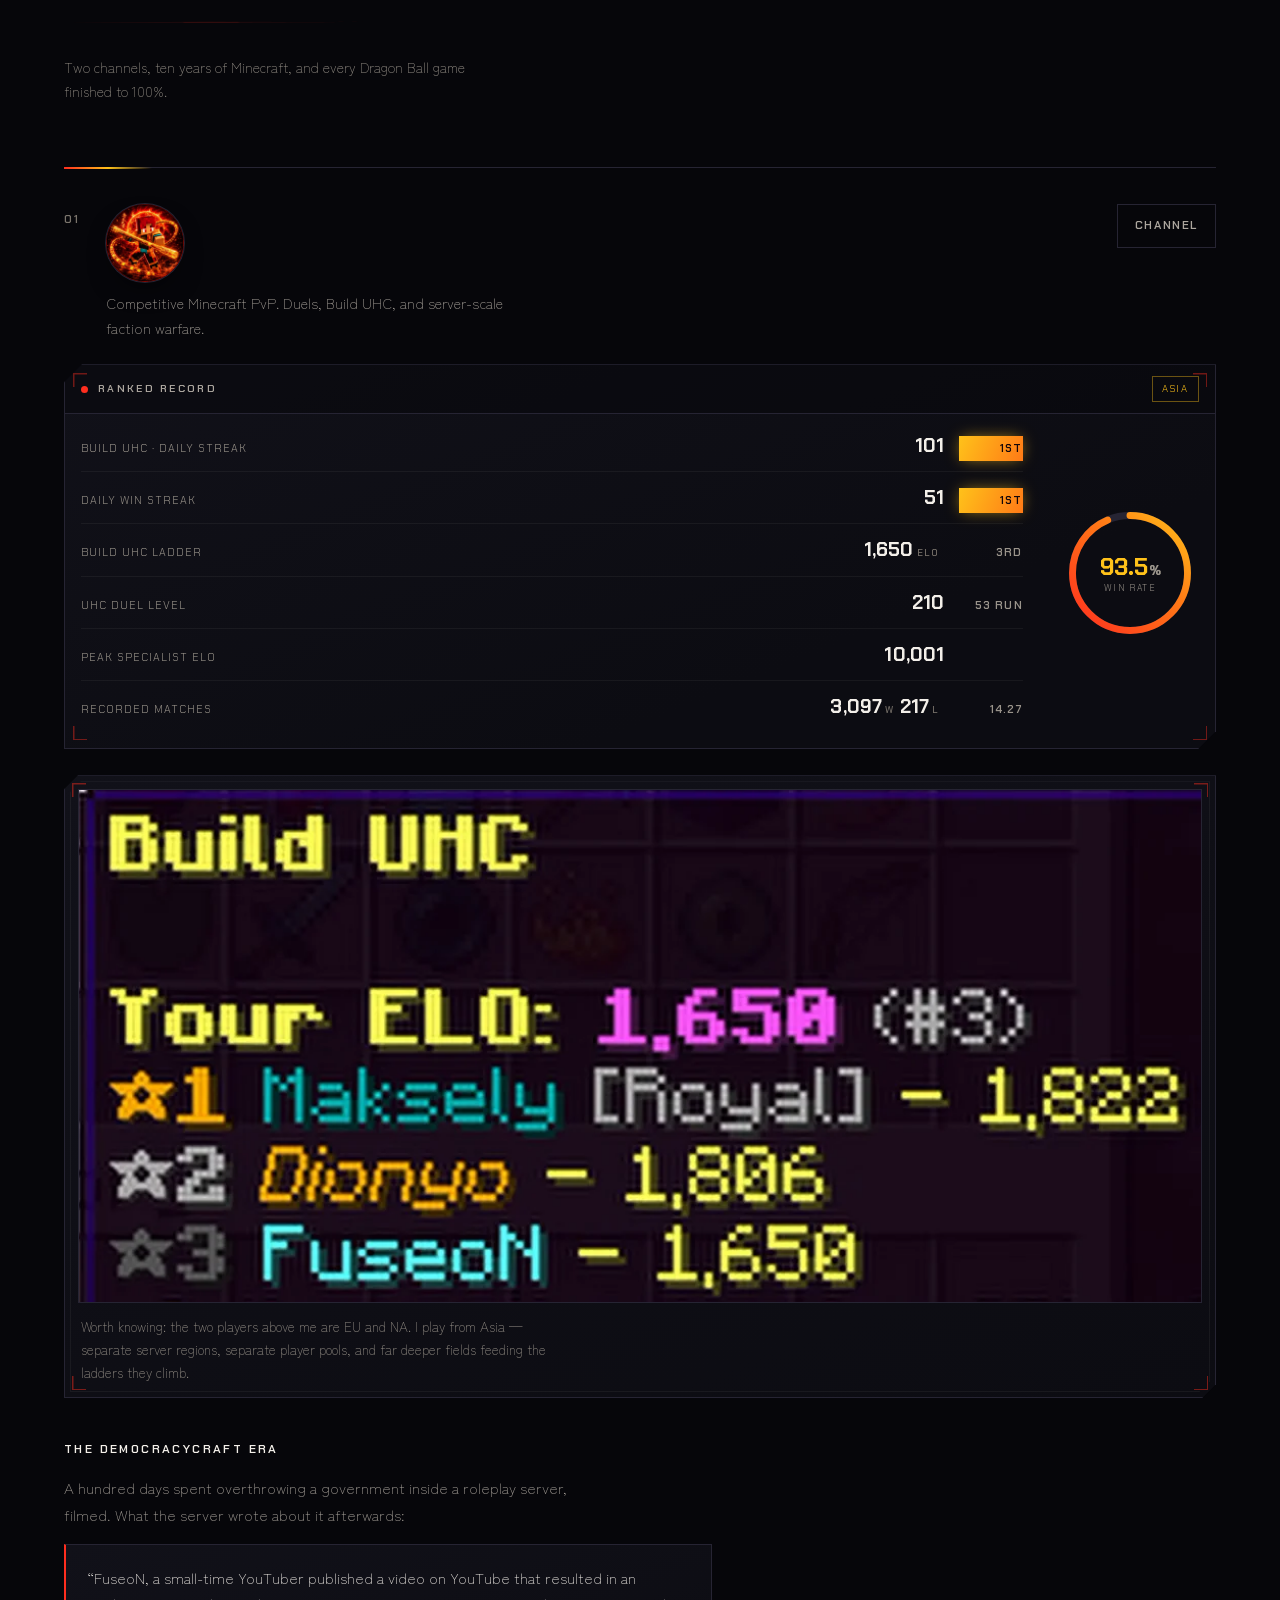
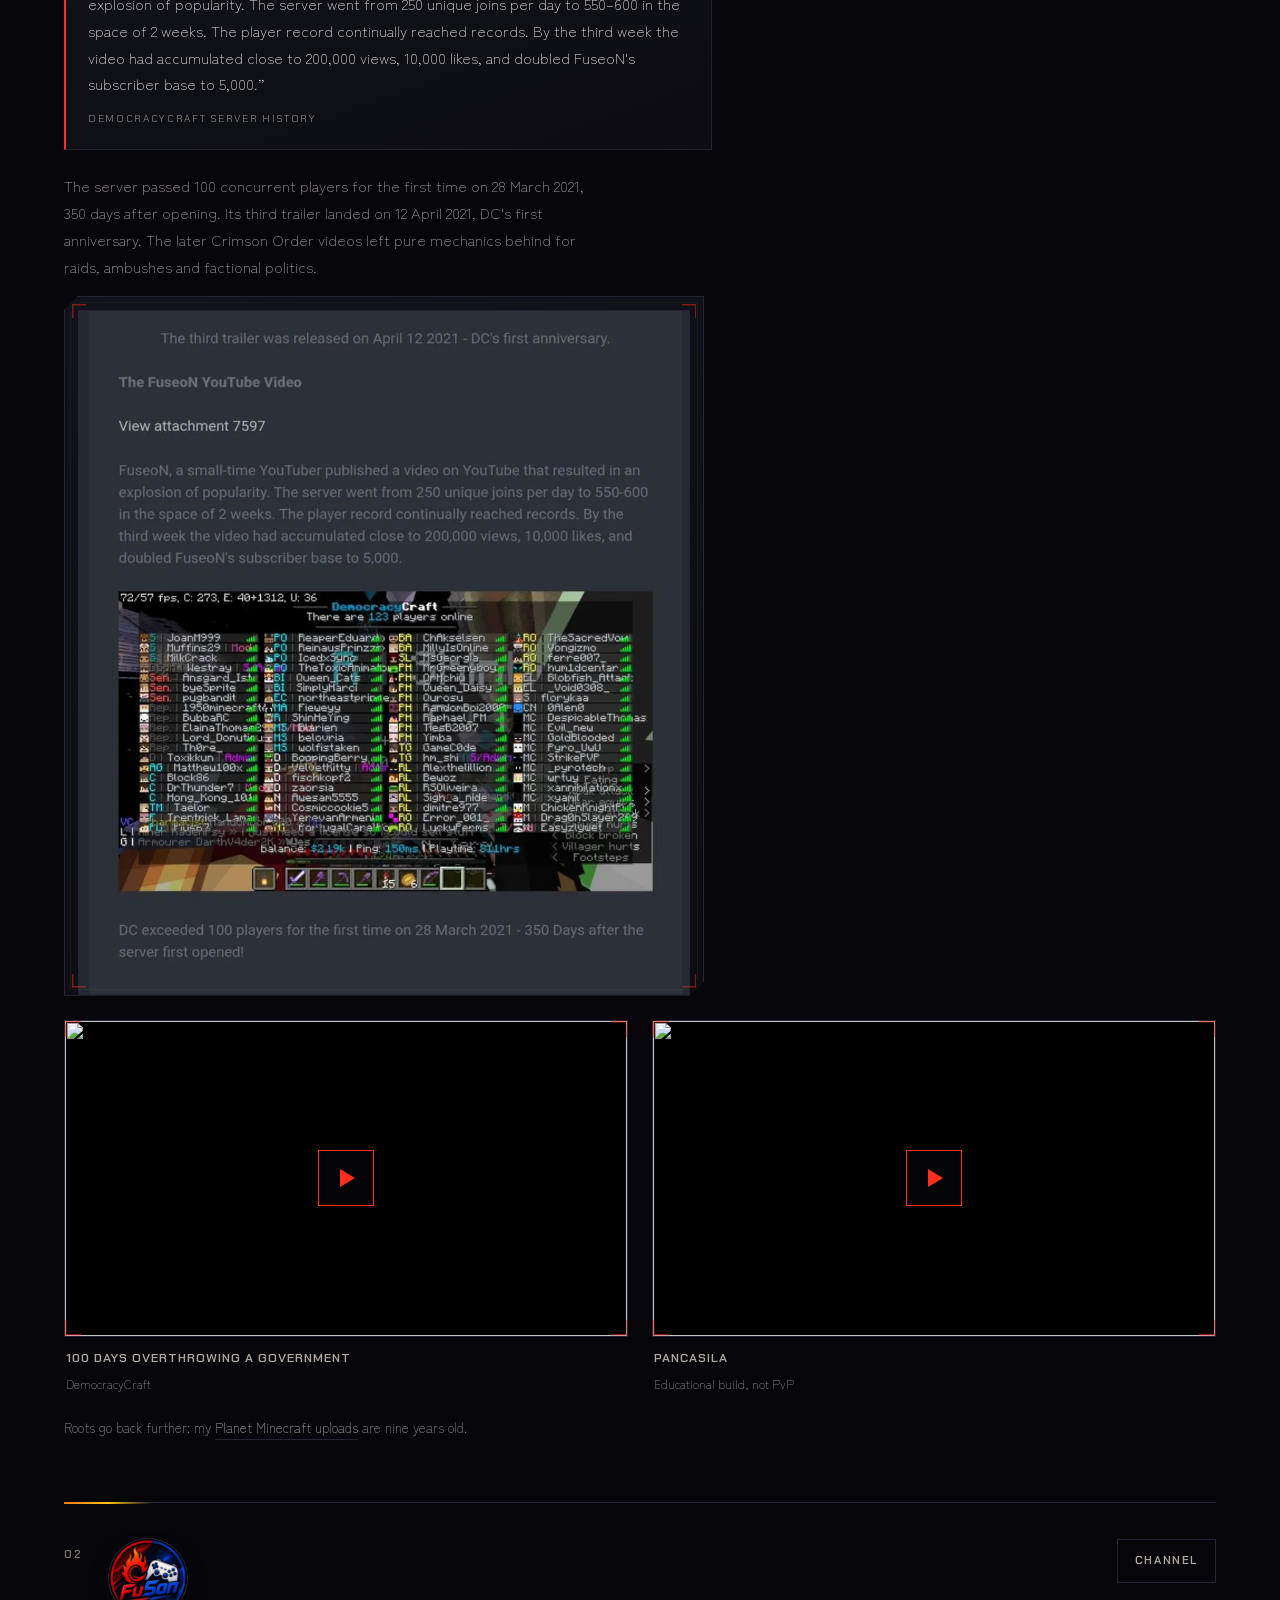
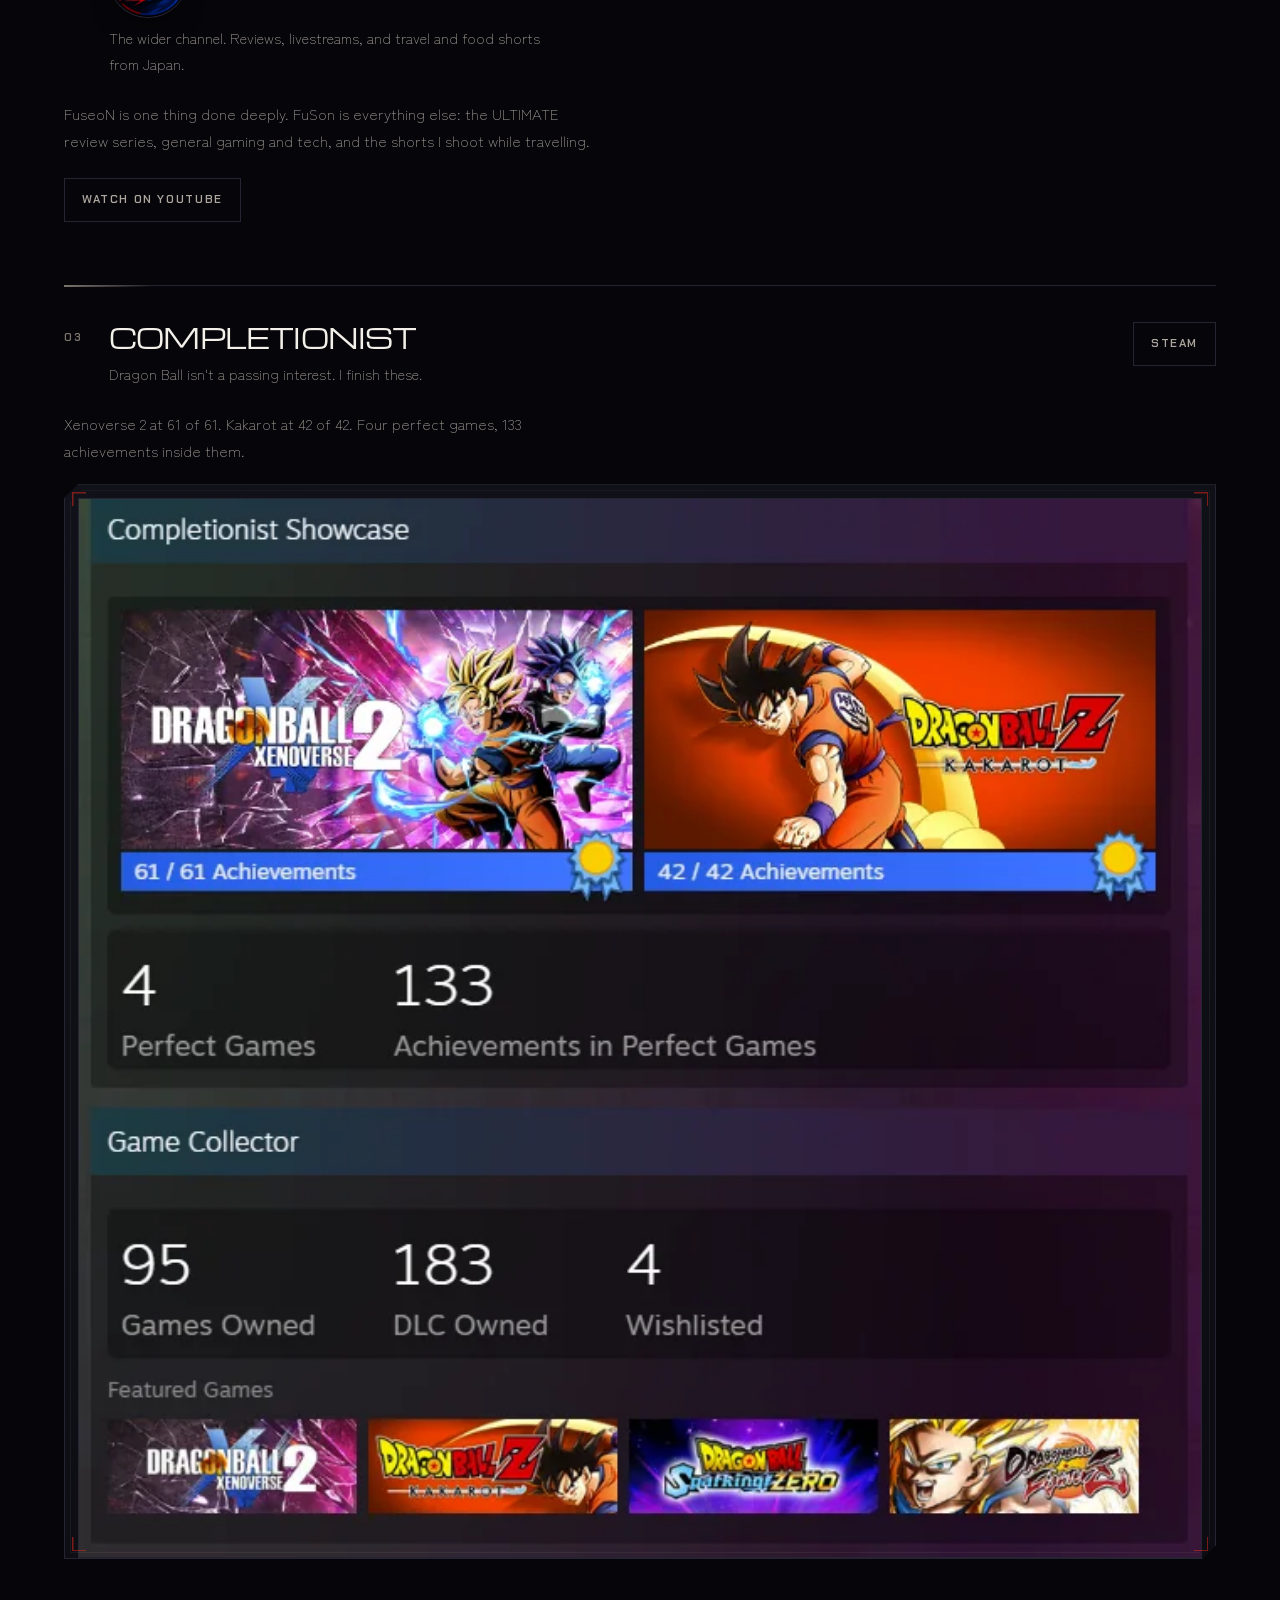
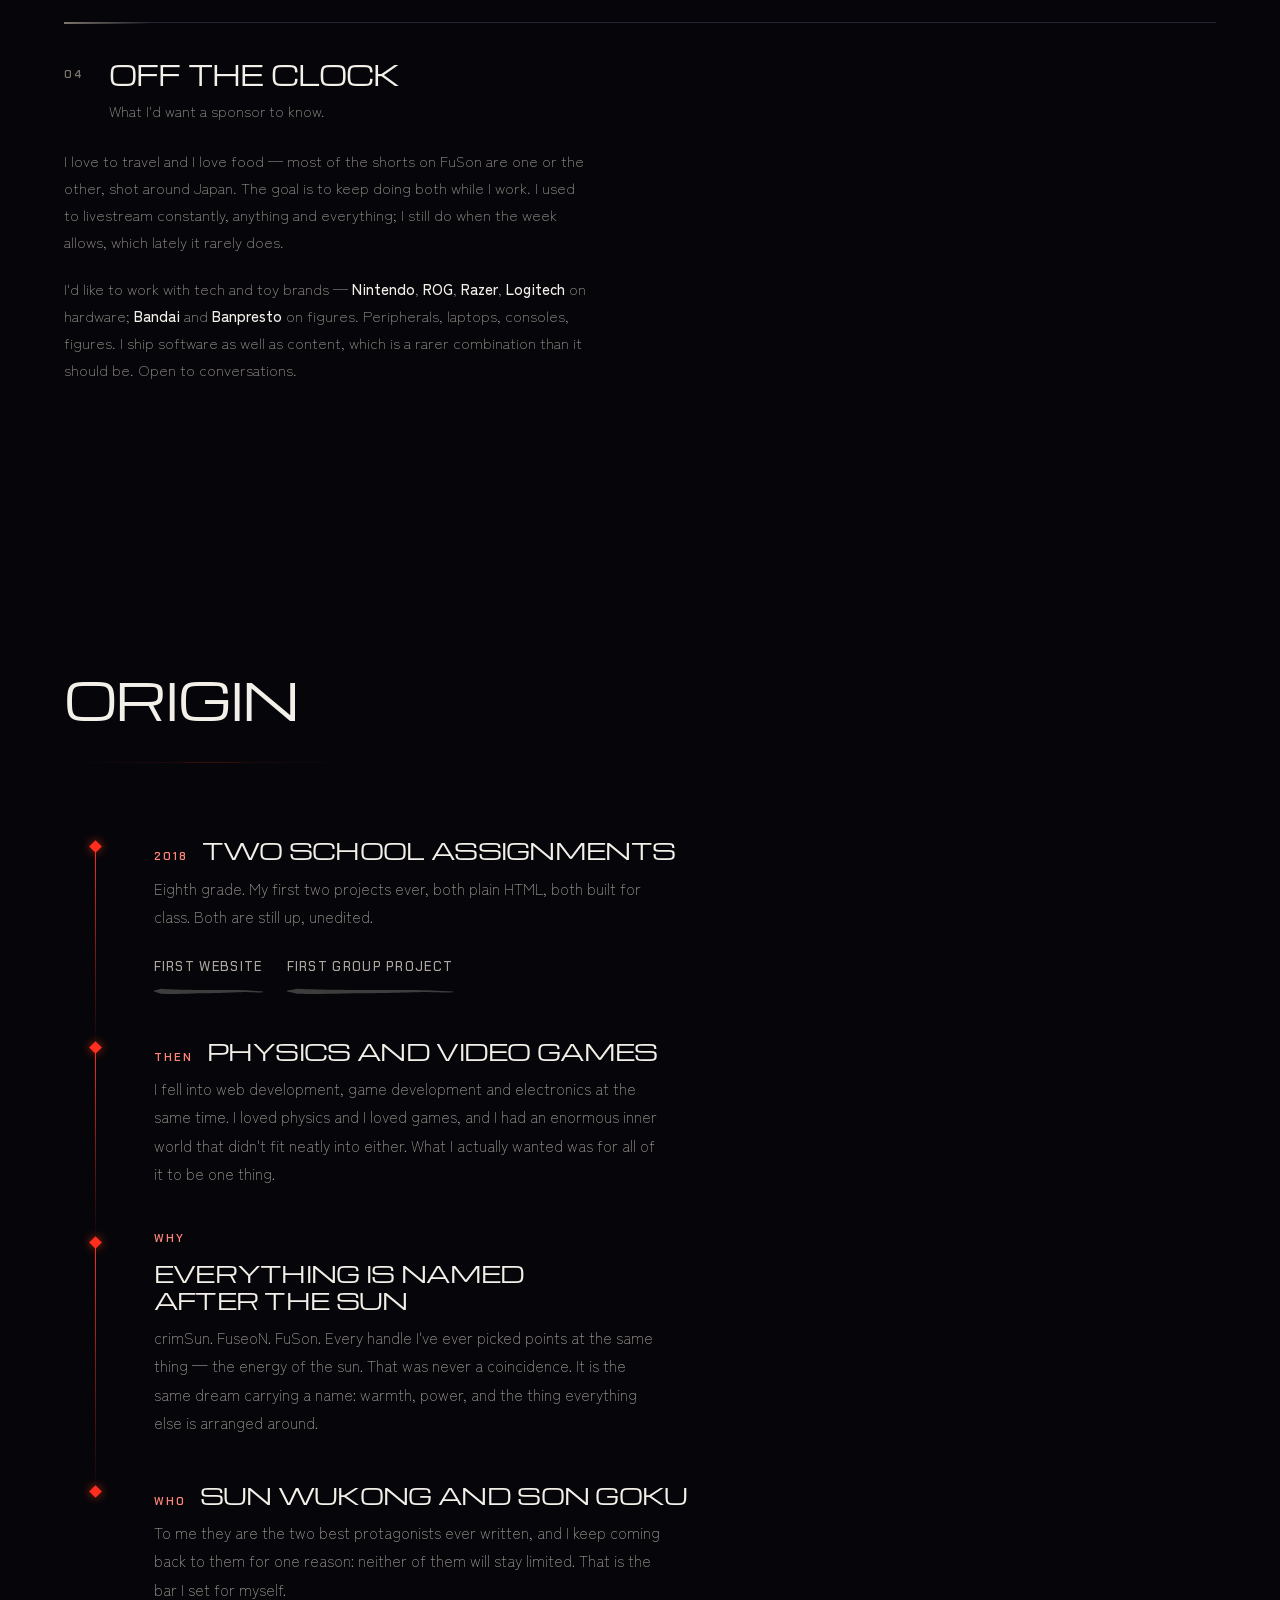
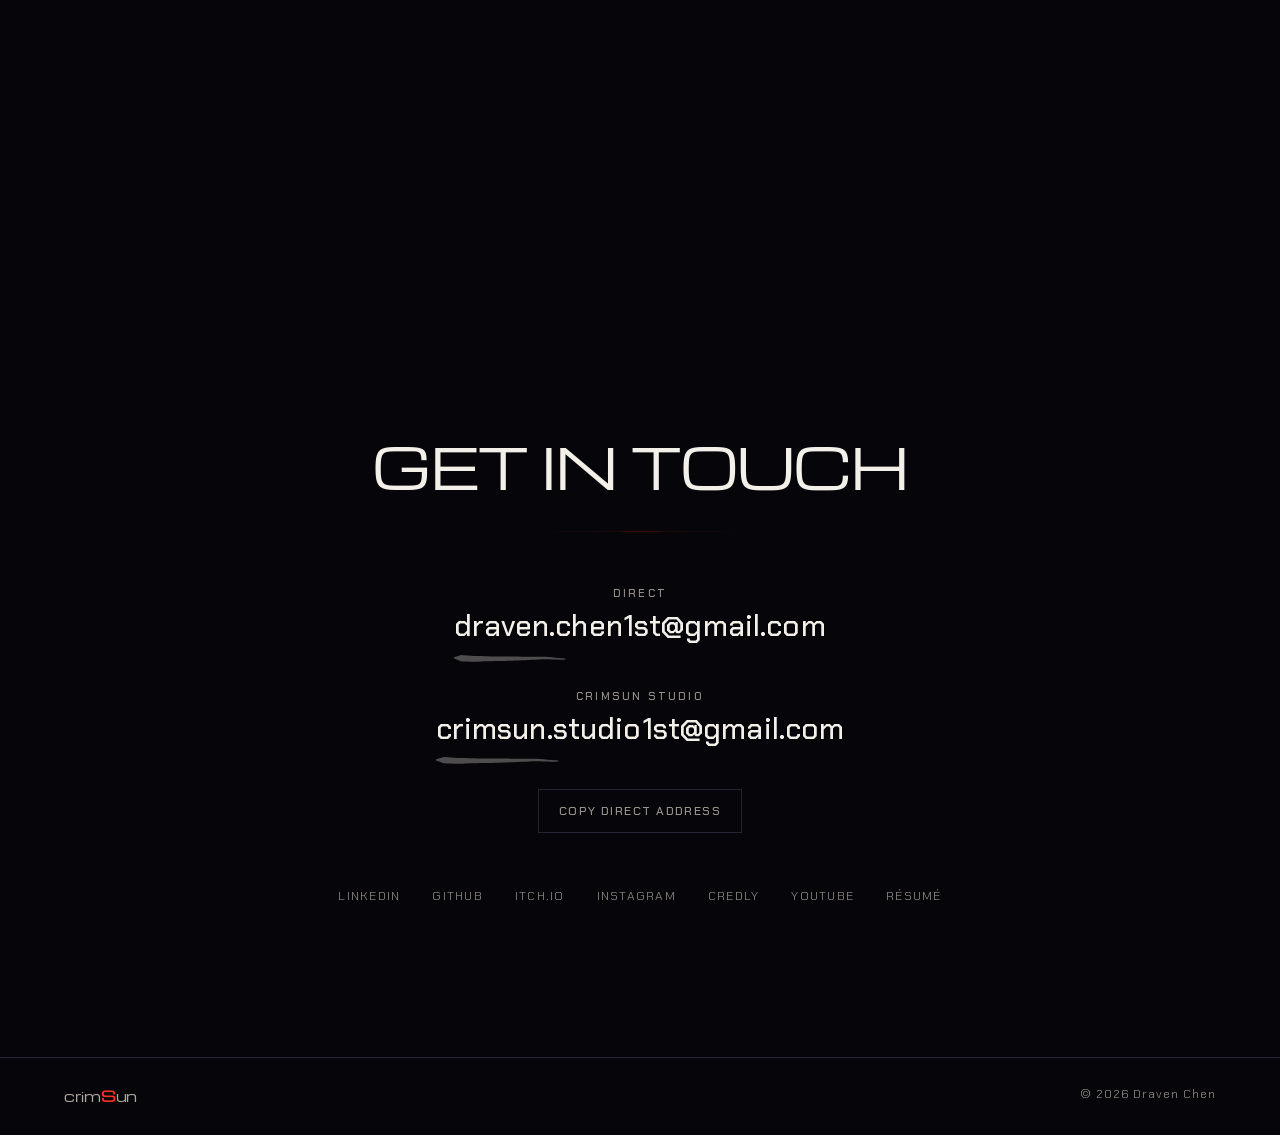
==== commit 5deeb7bf: "Keep the k-nity mark visible over the playing teaser. Force the tile stacking order and cache-bust C" ====
--- a/index.html
+++ b/index.html
@@ -20,7 +20,7 @@
 <link rel="preload" as="image" href="assets/img/slide-1.webp" fetchpriority="high">
 <link rel="icon" href="assets/img/flame.png">
 <link rel="stylesheet" href="assets/ink-vars.css">
-<link rel="stylesheet" href="assets/style.css">
+<link rel="stylesheet" href="assets/style.css?v=20260905">
 </head>
 <body>
 <!--
@@ -352,7 +352,7 @@
             </video>
             <span class="brackets" aria-hidden="true"></span>
             <span class="sweep" aria-hidden="true"></span>
-            <img class="tile-mark" src="assets/img/knity-mark.webp" alt="" width="320" height="320" loading="lazy">
+            <img class="tile-mark" src="assets/img/knity-mark.webp" alt="" width="80" height="80" decoding="async">
           </span>
           <span class="tile-foot">
             <b>k-nity.com</b>
--- a/assets/style.css
+++ b/assets/style.css
@@ -966,15 +966,21 @@
 .tiles--wide .tile-foot i{max-width:60ch}
 
 /* web development: the client's own mark sits on the plate, so the tile is
-   identifiable before the video has loaded a single frame */
+   identifiable before the video has loaded a single frame.
+   Video is a compositor layer on https; without an explicit z-index it paints
+   over later siblings. isolation + translateZ keeps the mark above the decode. */
 .webdev{grid-template-columns:minmax(0,1fr) minmax(0,.52fr);max-width:none;align-items:start}
 .tile-mark{
-  position:absolute;right:12px;top:12px;z-index:5;
-  width:clamp(38px,4.4vw,54px);height:auto;
-  filter:drop-shadow(0 4px 14px rgba(0,0,0,.8));
-  opacity:.92;transition:transform .5s var(--snap),opacity .4s var(--ease);
-}
-.tile a:hover .tile-mark{transform:scale(1.08) rotate(-4deg);opacity:1}
+  position:absolute;right:10px;top:10px;z-index:6;
+  width:clamp(56px,7vw,80px);height:auto;
+  padding:7px;border-radius:10px;
+  background:rgba(6,6,10,.62);
+  border:1px solid rgba(255,240,214,.16);
+  filter:drop-shadow(0 6px 16px rgba(0,0,0,.75));
+  pointer-events:none;transform:translateZ(0);
+  opacity:.96;transition:transform .5s var(--snap),opacity .4s var(--ease);
+}
+.tile a:hover .tile-mark{transform:translateZ(0) scale(1.08) rotate(-4deg);opacity:1}
 
 .tiles{
   list-style:none;margin:0;padding:0;
@@ -985,10 +991,12 @@
 
 .tile-media{
   display:block;position:relative;aspect-ratio:16/9;overflow:hidden;
+  isolation:isolate;
   background:#000;border:1px solid var(--hairline);
   transition:border-color .45s var(--ease),box-shadow .5s var(--ease),transform .5s var(--ease);
 }
 .tile-media video{
+  position:relative;z-index:1;
   width:100%;height:100%;object-fit:cover;display:block;
   filter:saturate(.88) contrast(1.05);
   transition:filter .5s var(--ease),transform 1.1s var(--ease);
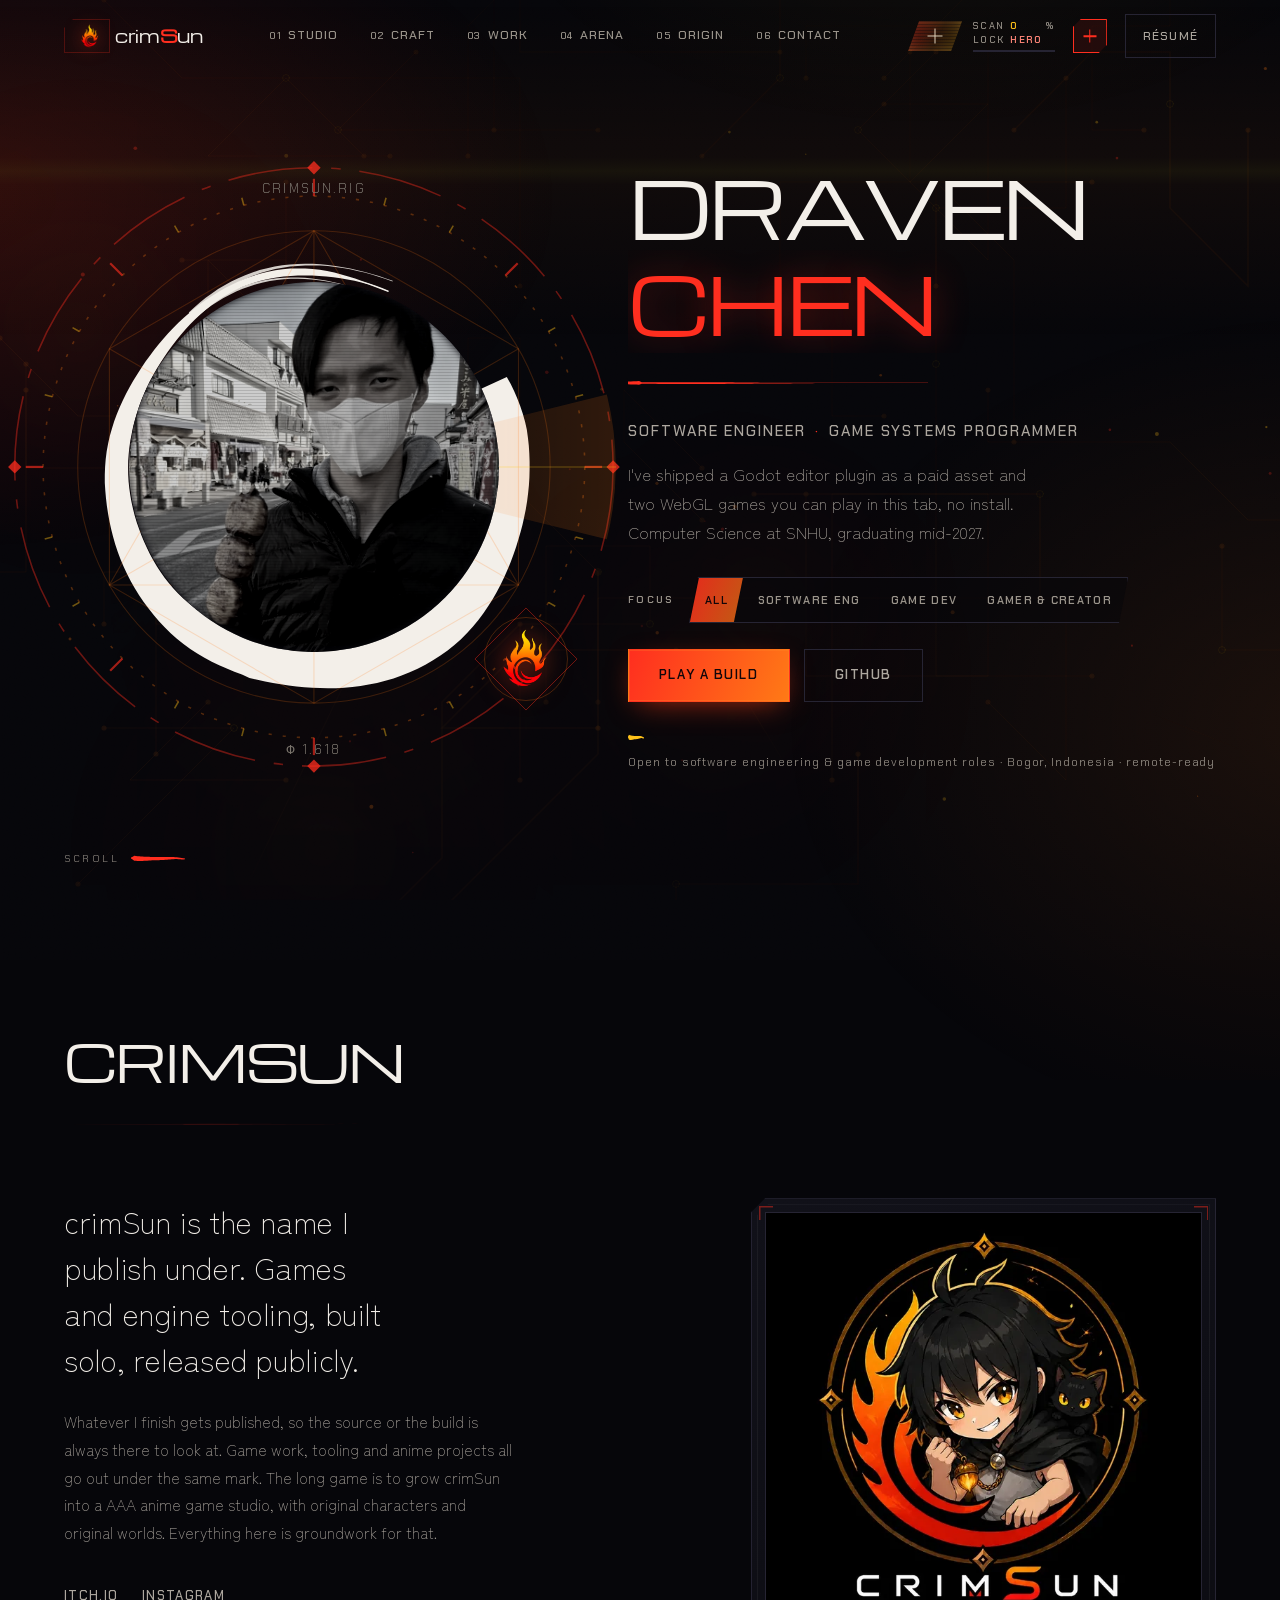
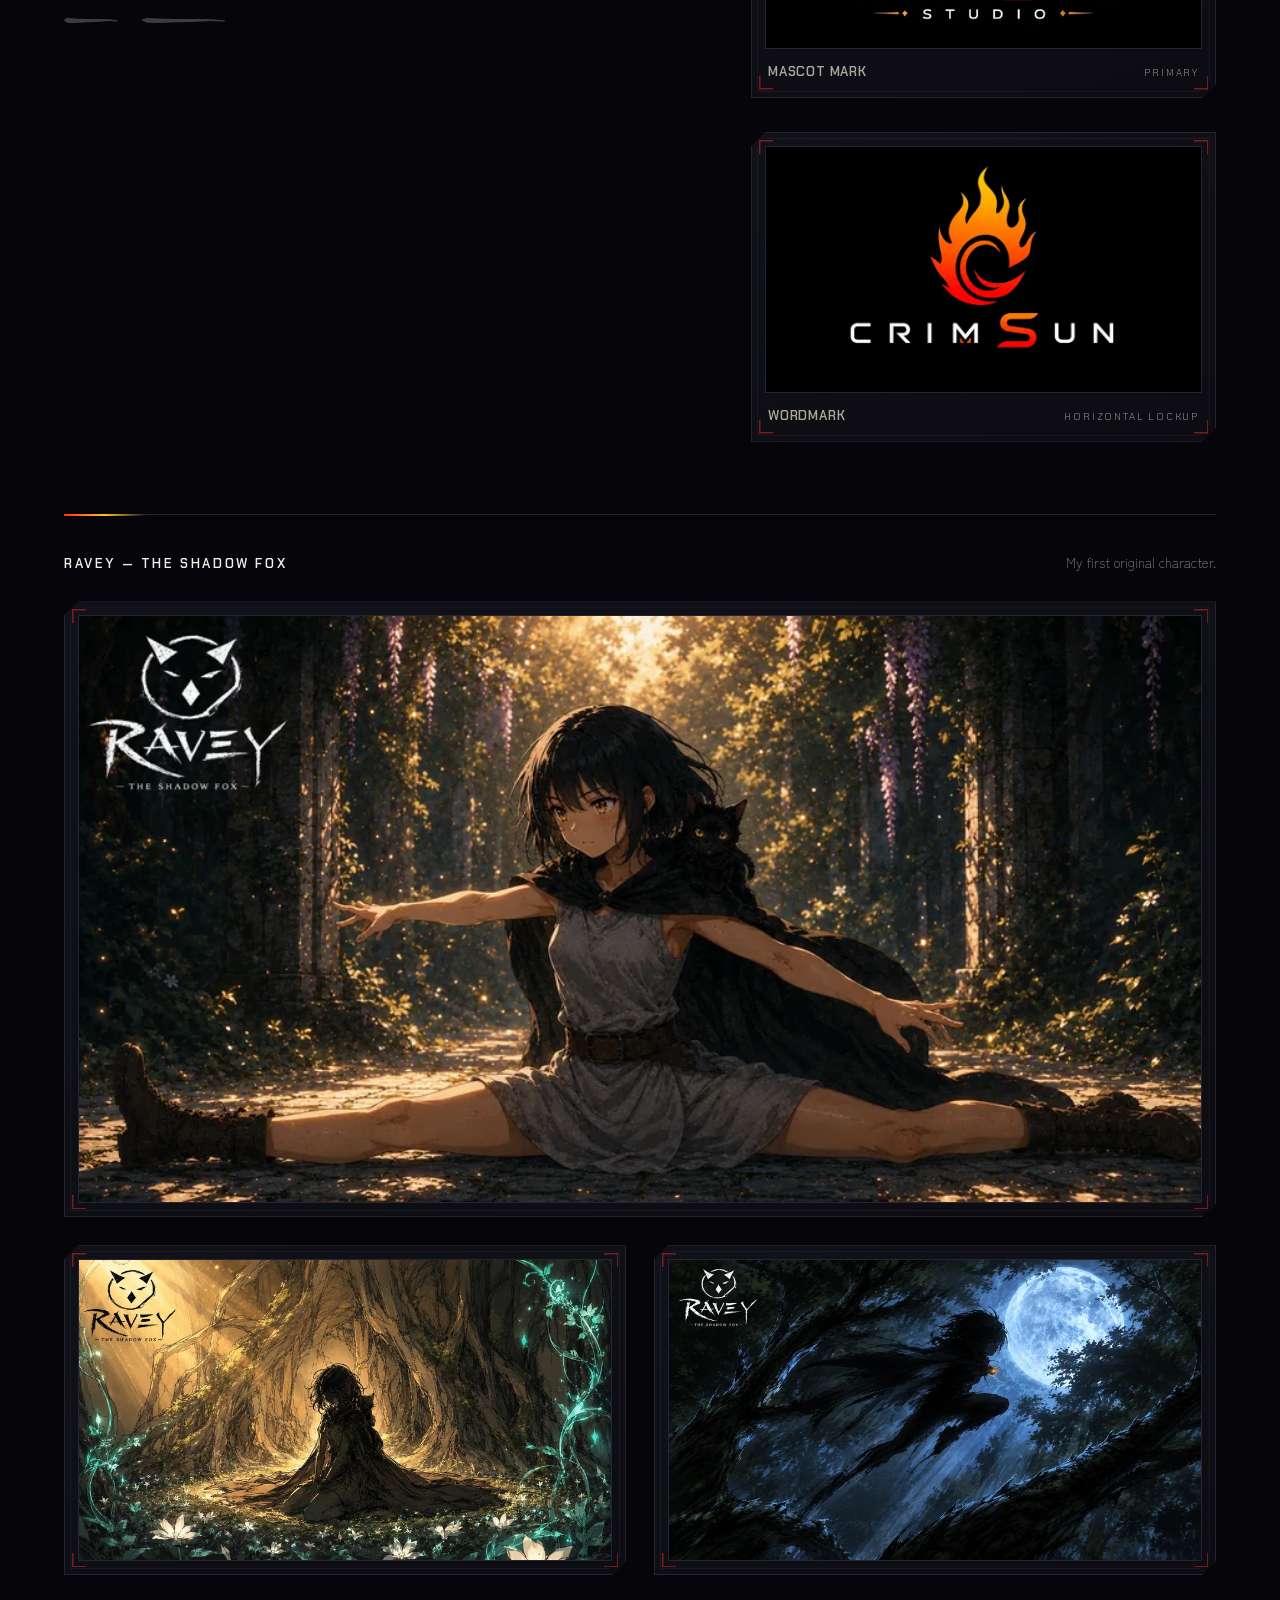
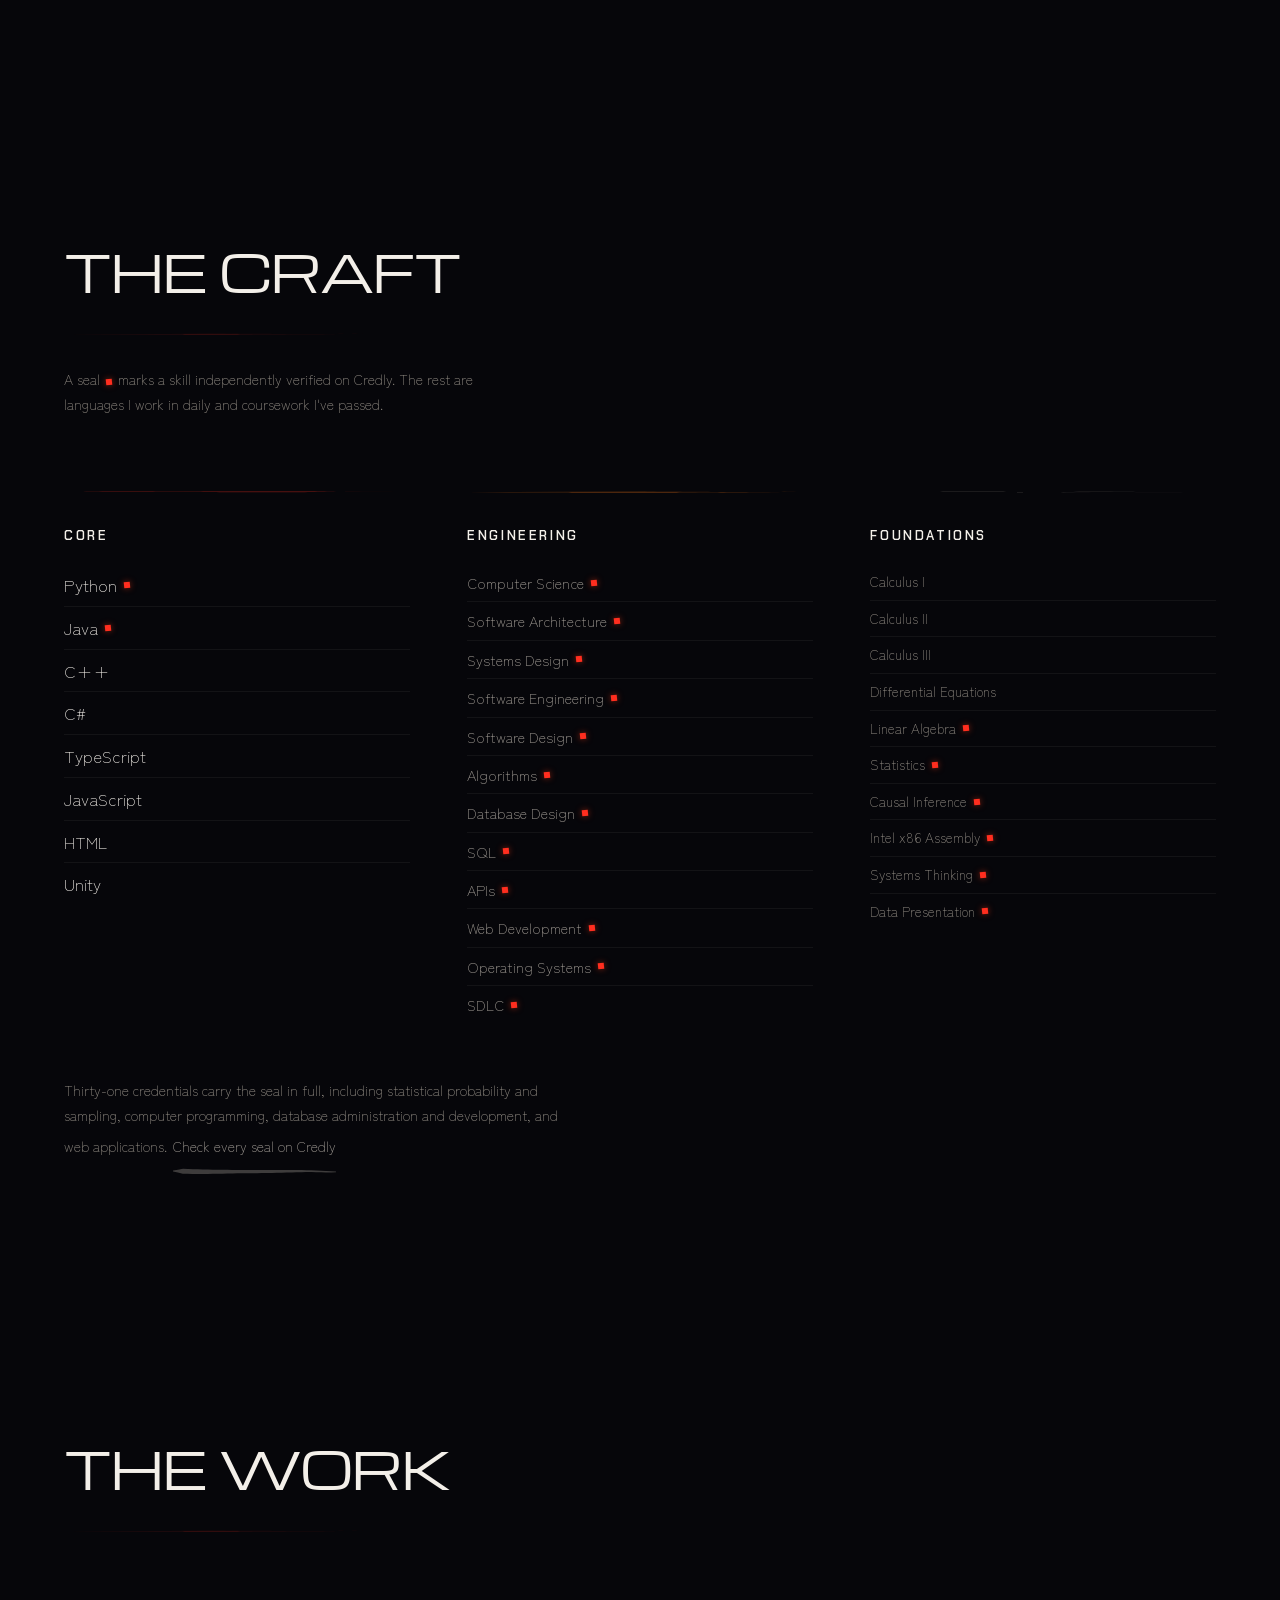
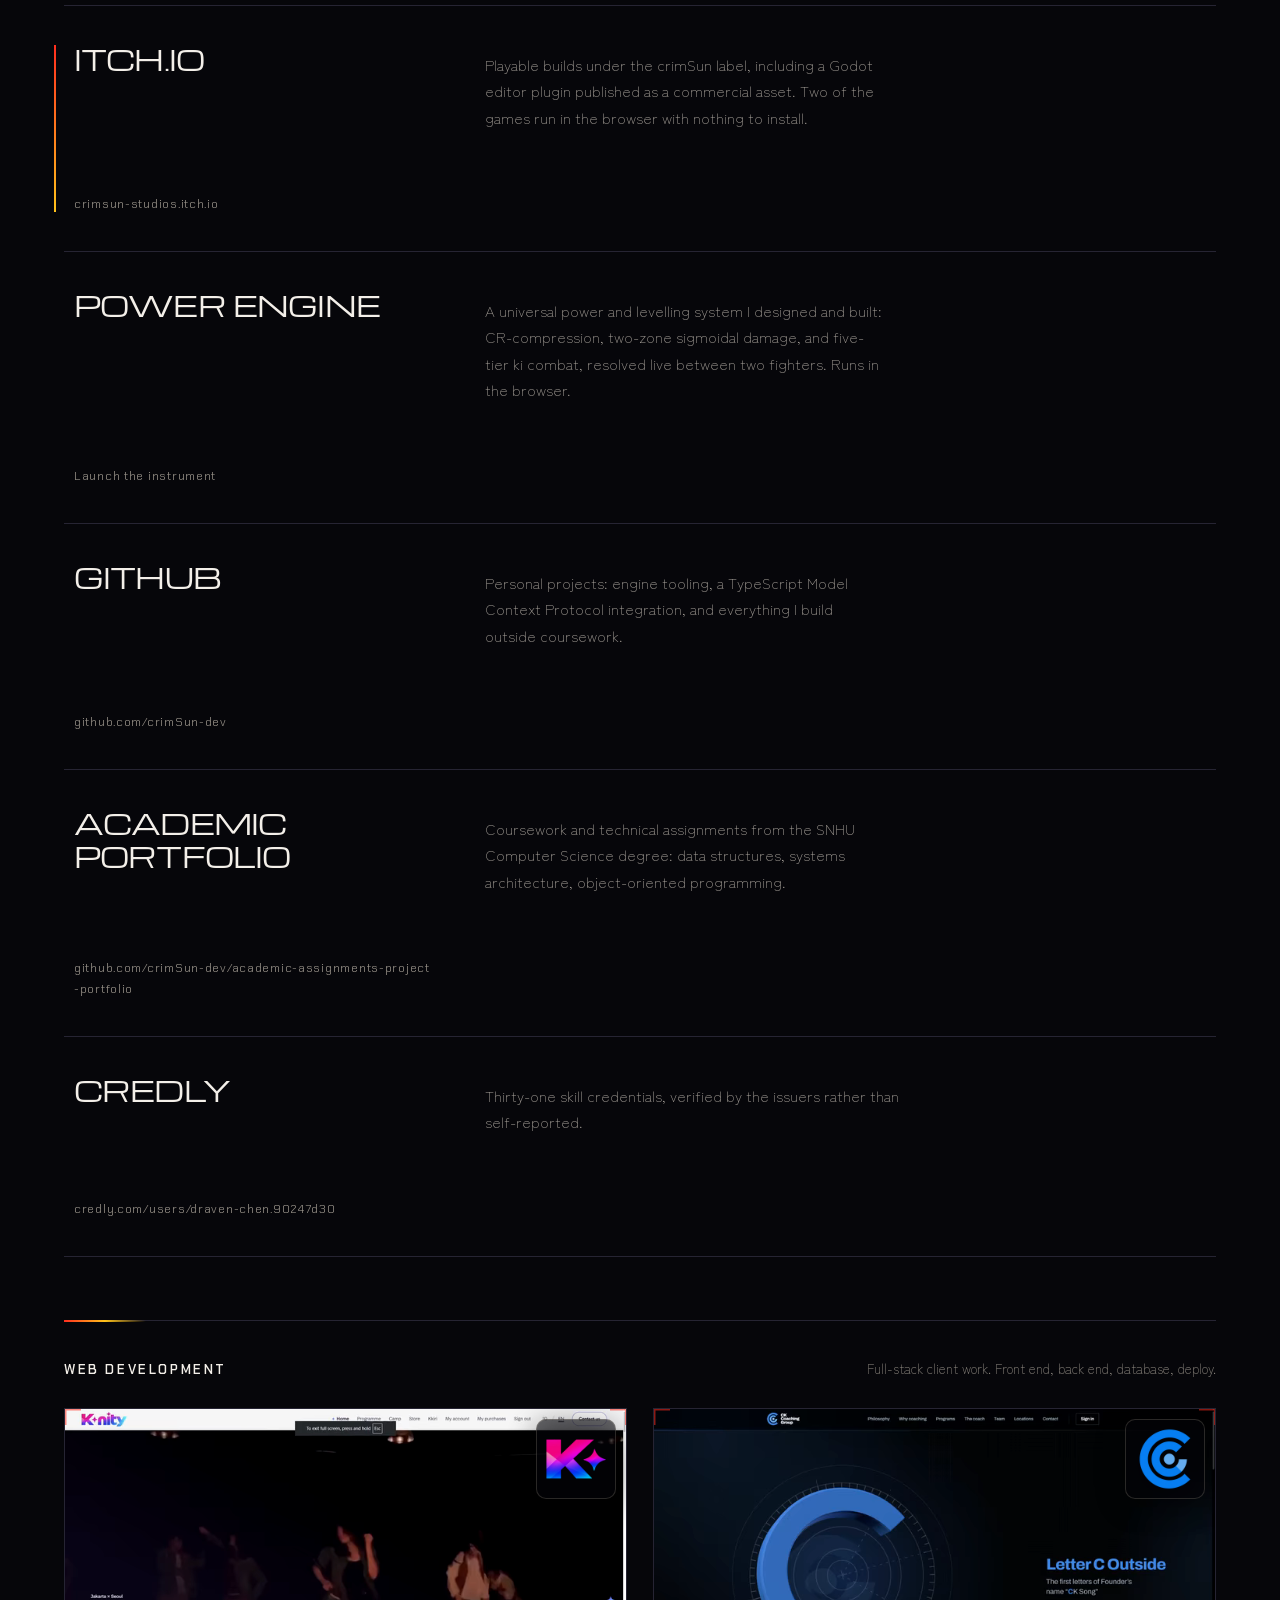
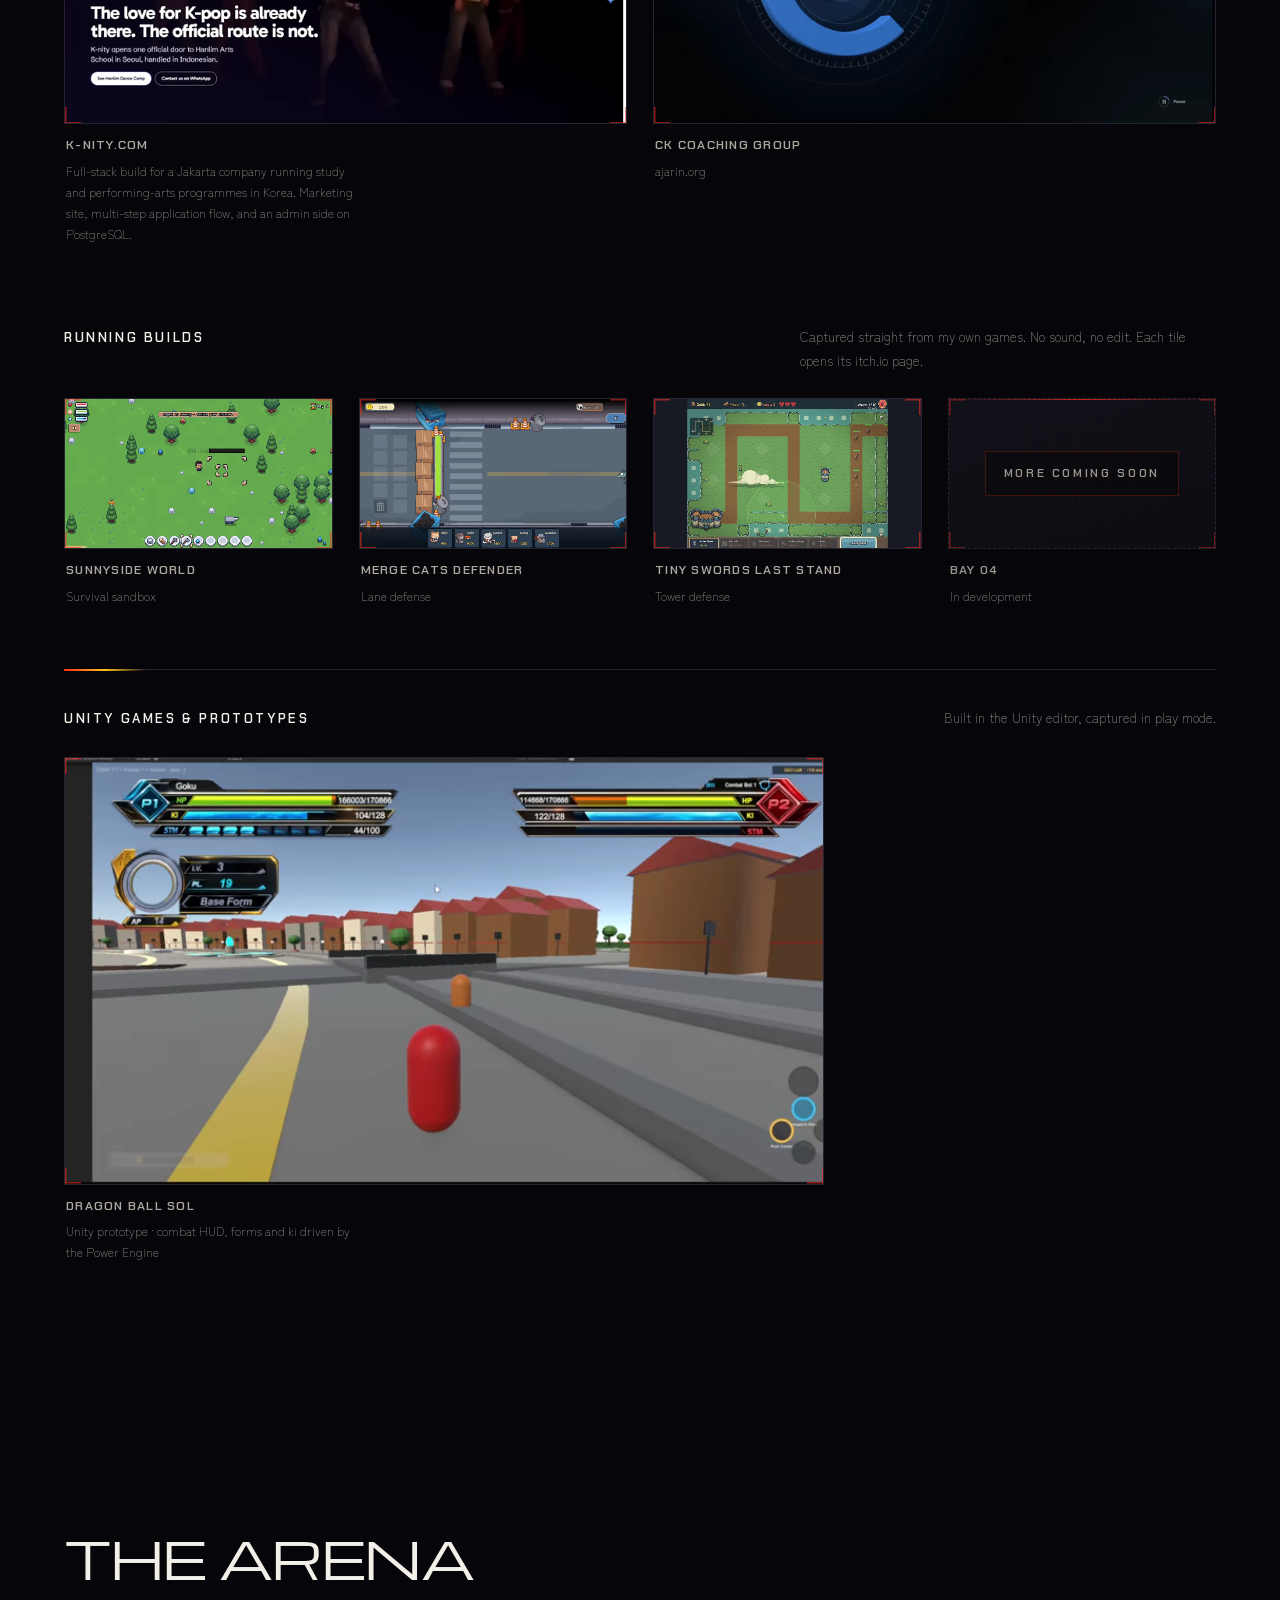
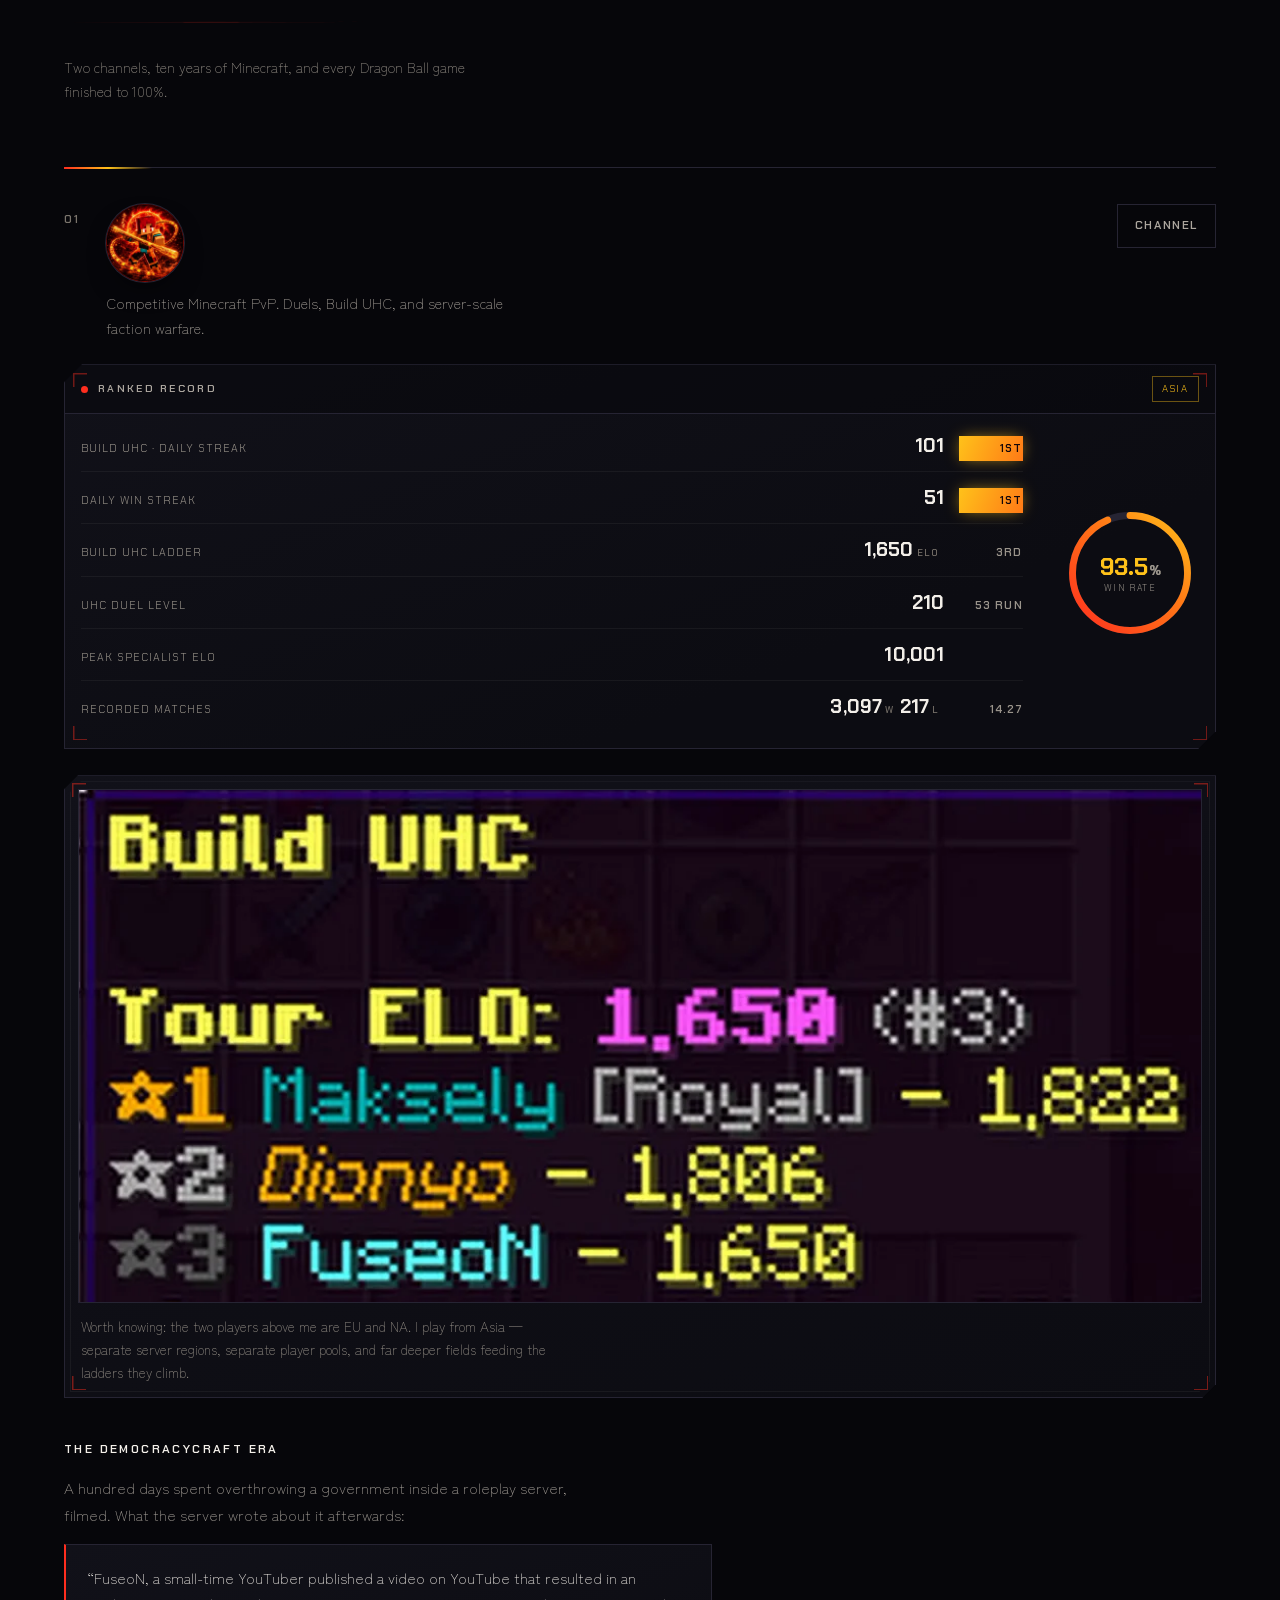
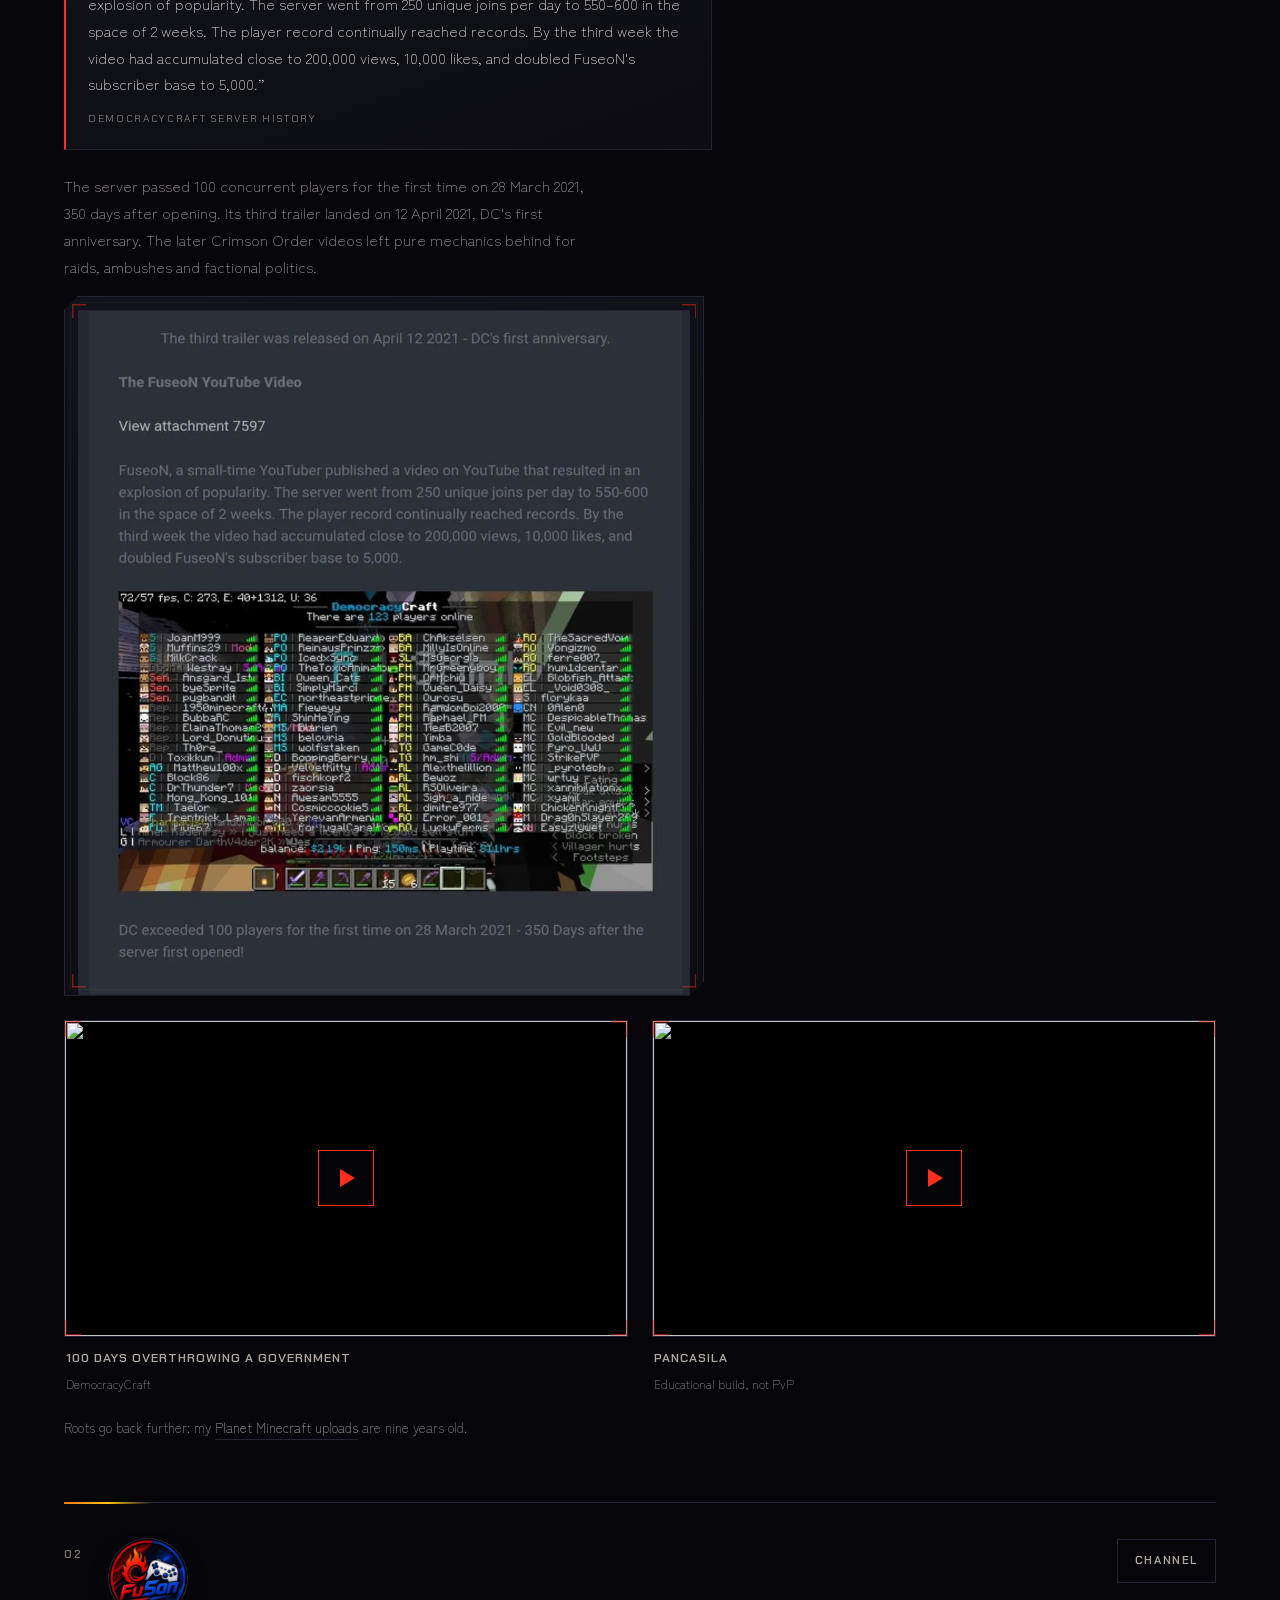
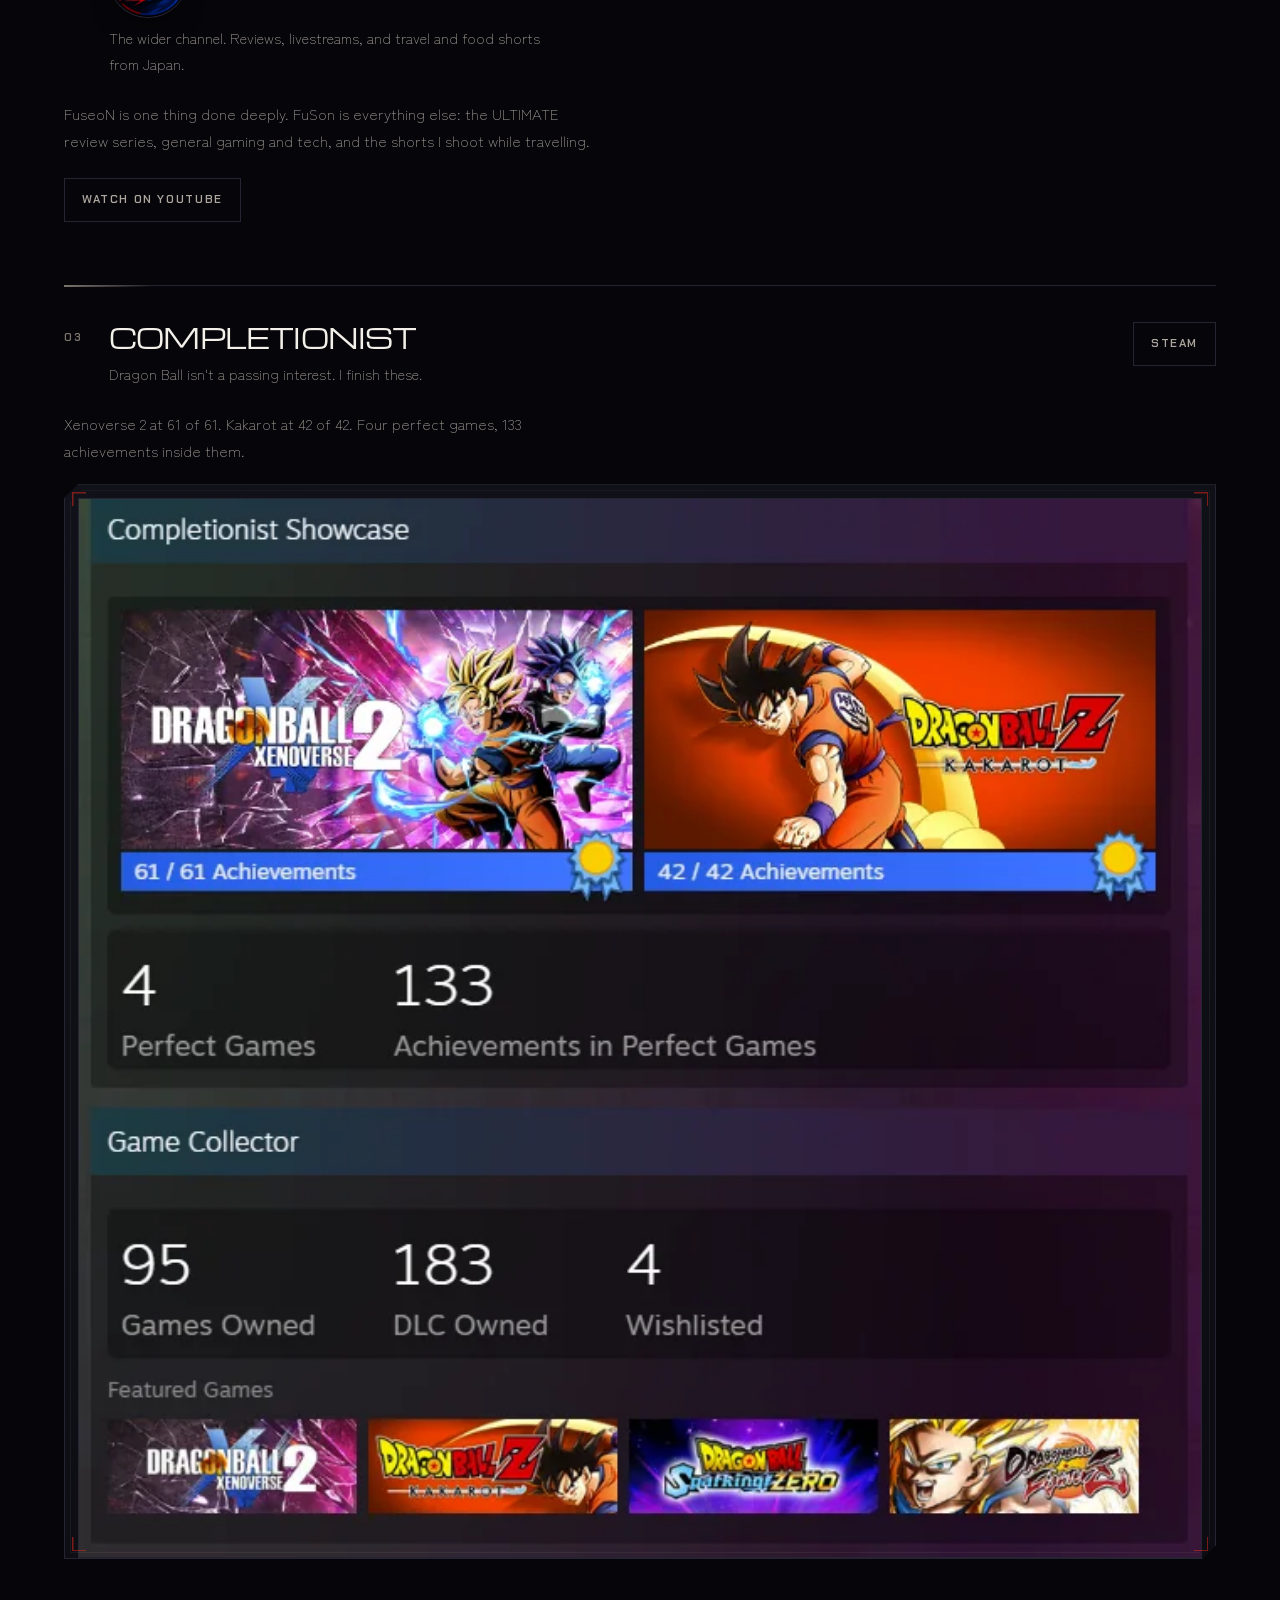
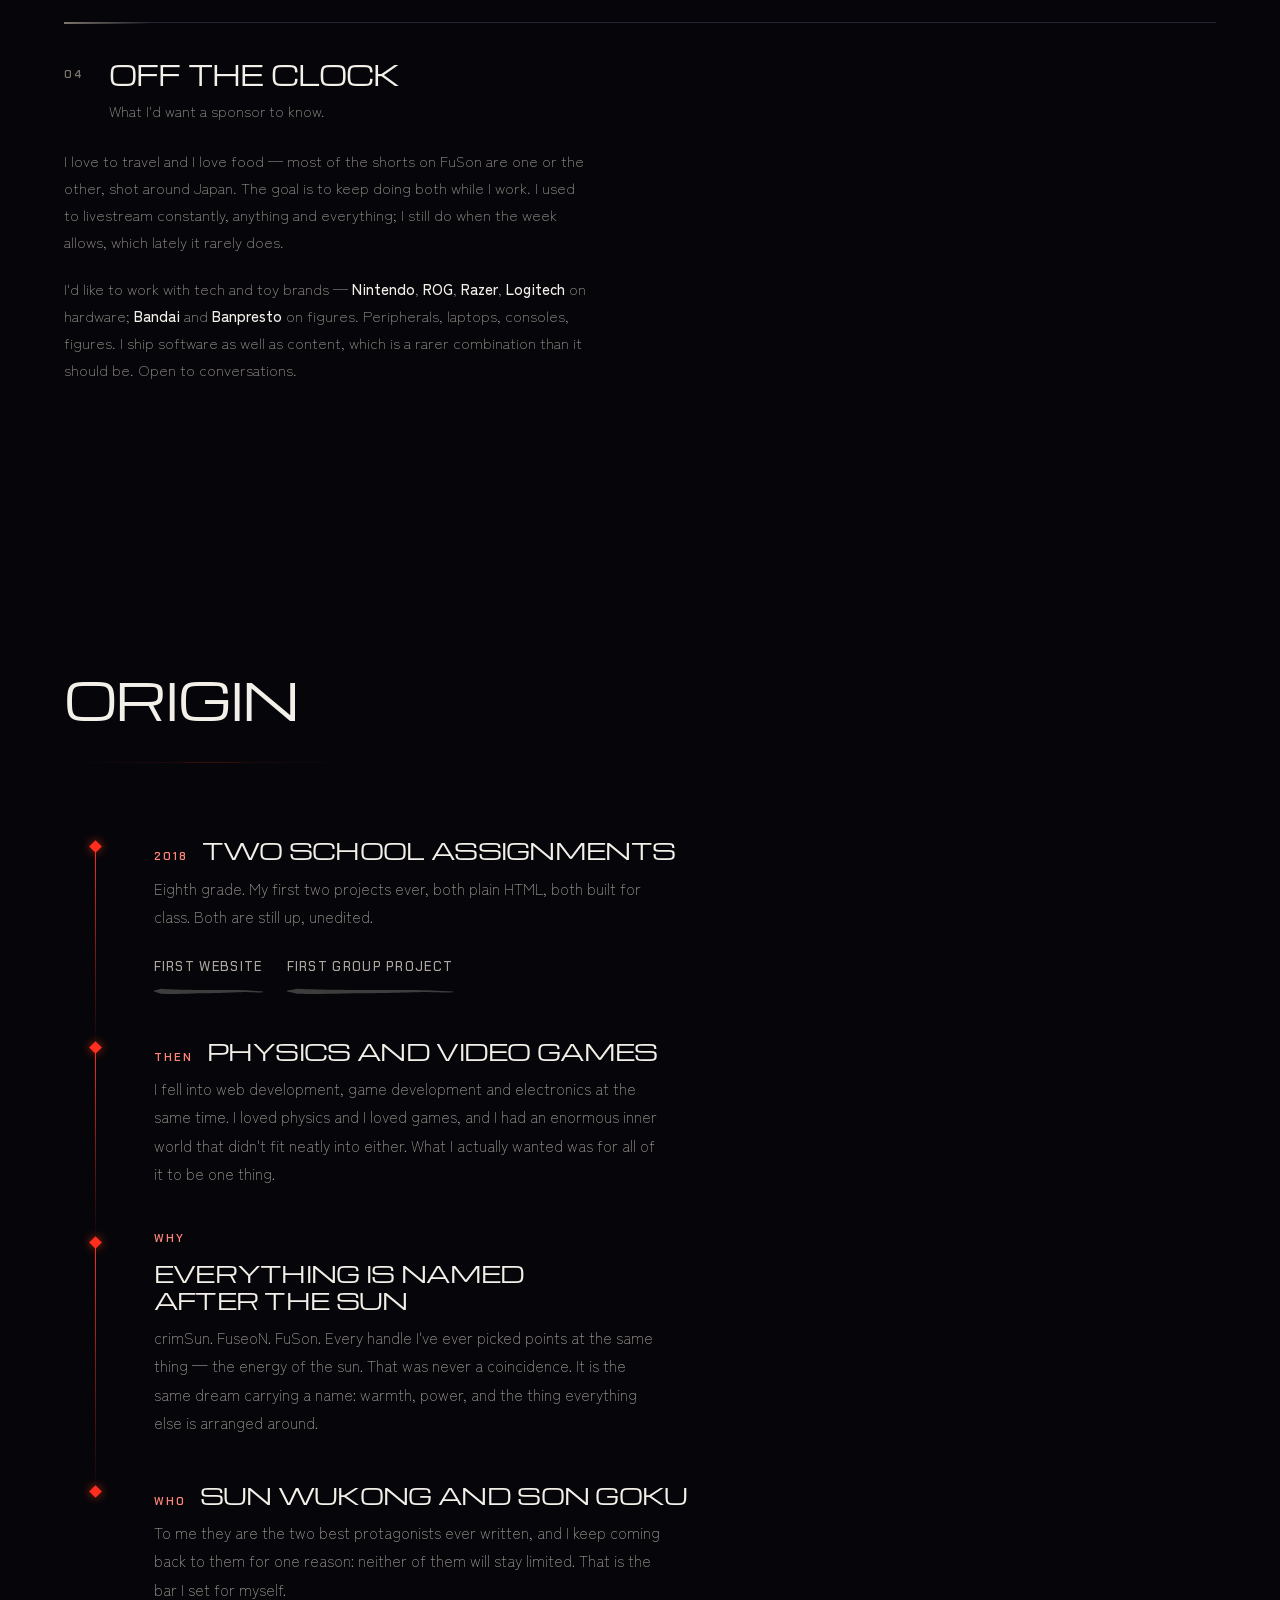
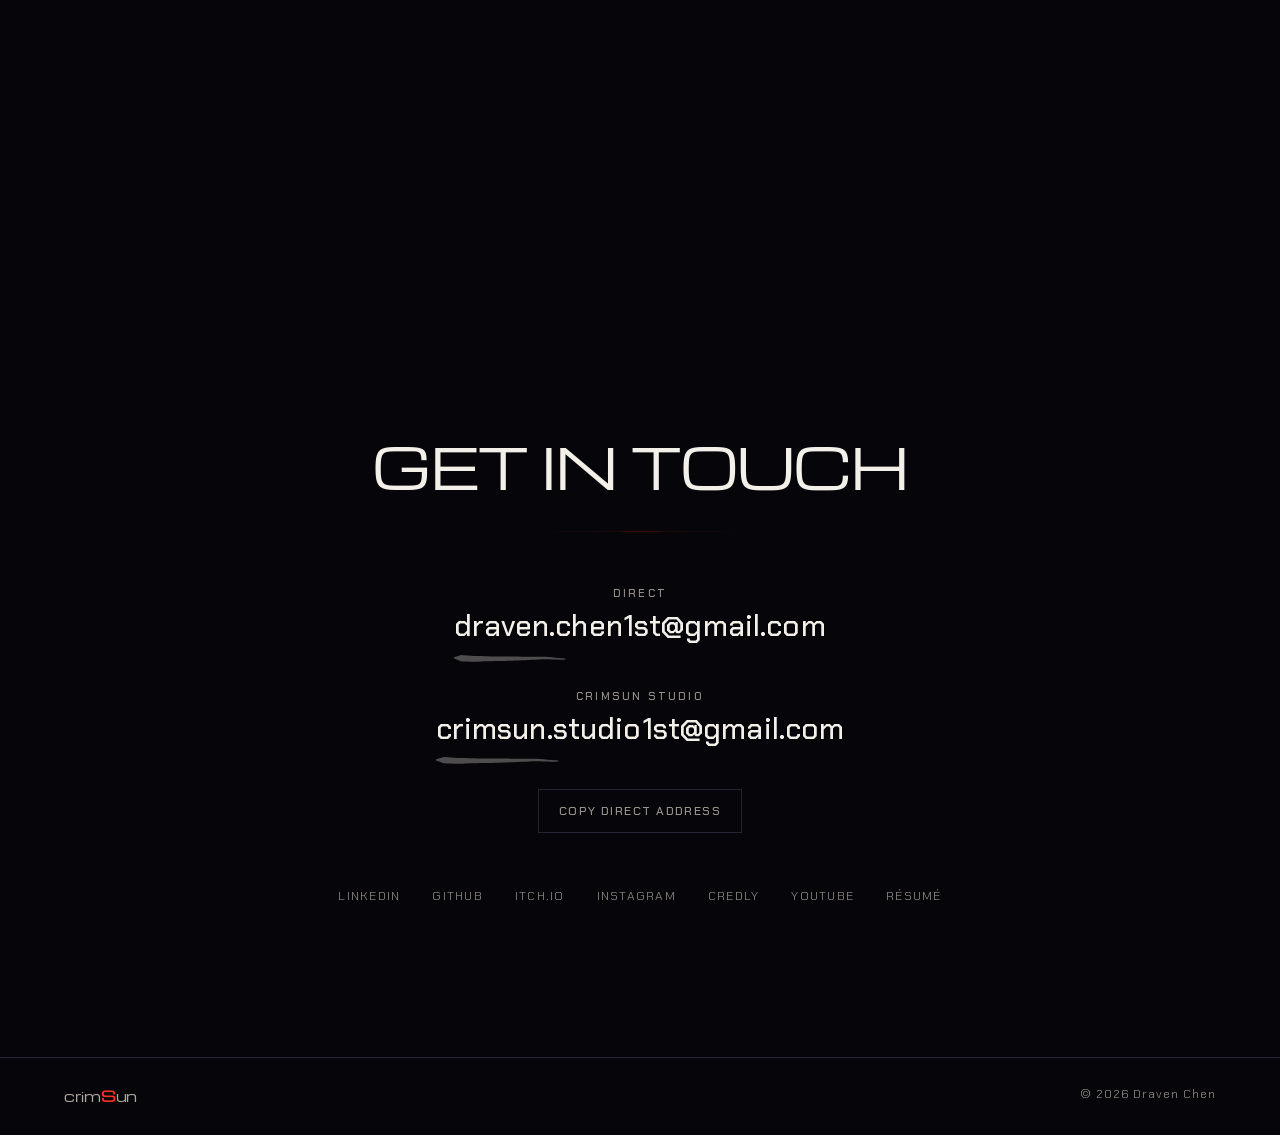
==== commit 6f220d34: "Add CK Coaching Group tile and refresh k-nity media. The Web development row now shows two equal cli" ====
--- a/index.html
+++ b/index.html
@@ -20,7 +20,7 @@
 <link rel="preload" as="image" href="assets/img/slide-1.webp" fetchpriority="high">
 <link rel="icon" href="assets/img/flame.png">
 <link rel="stylesheet" href="assets/ink-vars.css">
-<link rel="stylesheet" href="assets/style.css?v=20260905">
+<link rel="stylesheet" href="assets/style.css?v=20261107">
 </head>
 <body>
 <!--
@@ -346,13 +346,13 @@
       <li class="tile">
         <a href="https://k-nity.com" target="_blank" rel="noopener">
           <span class="tile-media">
-            <video poster="assets/video/web-01.webp" muted playsinline loop preload="none" width="720" height="405" aria-label="Walkthrough of k-nity.com, a full-stack site built by Draven Chen">
-              <source src="assets/video/web-01.webm" type="video/webm">
-              <source src="assets/video/web-01.mp4" type="video/mp4">
+            <video poster="assets/video/knity.webp" muted playsinline loop preload="none" width="720" height="405" aria-label="Walkthrough of k-nity.com, a full-stack site built by Draven Chen">
+              <source src="assets/video/knity.webm" type="video/webm">
+              <source src="assets/video/knity.mp4" type="video/mp4">
             </video>
             <span class="brackets" aria-hidden="true"></span>
             <span class="sweep" aria-hidden="true"></span>
-            <img class="tile-mark" src="assets/img/knity-mark.webp" alt="" width="80" height="80" decoding="async">
+            <img class="tile-mark" src="assets/img/knity-mark.webp?v=20261107" alt="" width="80" height="80" decoding="async">
           </span>
           <span class="tile-foot">
             <b>k-nity.com</b>
@@ -360,13 +360,22 @@
           </span>
         </a>
       </li>
-      <li class="tile tile-soon">
-        <span class="tile-media">
-          <span class="bay" aria-hidden="true"></span>
-          <span class="bay-label">More coming soon</span>
-          <span class="brackets" aria-hidden="true"></span>
-        </span>
-        <span class="tile-foot"><b>Bay 02</b><i>In development</i></span>
+      <li class="tile">
+        <a href="https://ajarin.org" target="_blank" rel="noopener">
+          <span class="tile-media">
+            <video poster="assets/video/ccg.webp" muted playsinline loop preload="none" width="720" height="405" aria-label="Recording of the CK Coaching Group site">
+              <source src="assets/video/ccg.webm" type="video/webm">
+              <source src="assets/video/ccg.mp4" type="video/mp4">
+            </video>
+            <span class="brackets" aria-hidden="true"></span>
+            <span class="sweep" aria-hidden="true"></span>
+            <img class="tile-mark" src="assets/img/ccg-mark.webp" alt="" width="80" height="80" decoding="async">
+          </span>
+          <span class="tile-foot">
+            <b>CK Coaching Group</b>
+            <i>ajarin.org<span class="sr"> — opens in a new tab</span></i>
+          </span>
+        </a>
       </li>
     </ul>
     </div>
--- a/assets/style.css
+++ b/assets/style.css
@@ -968,8 +968,9 @@
 /* web development: the client's own mark sits on the plate, so the tile is
    identifiable before the video has loaded a single frame.
    Video is a compositor layer on https; without an explicit z-index it paints
-   over later siblings. isolation + translateZ keeps the mark above the decode. */
-.webdev{grid-template-columns:minmax(0,1fr) minmax(0,.52fr);max-width:none;align-items:start}
+   over later siblings. isolation + translateZ keeps the mark above the decode.
+   Two client tiles share the row as equal columns. */
+.tiles.webdev{grid-template-columns:repeat(2,minmax(0,1fr));max-width:none;align-items:start}
 .tile-mark{
   position:absolute;right:10px;top:10px;z-index:6;
   width:clamp(56px,7vw,80px);height:auto;
@@ -1558,7 +1559,7 @@
   .studio-marks{grid-template-columns:1fr}
   .tiles{grid-template-columns:1fr}
   .plates{grid-template-columns:1fr}
-  .webdev{grid-template-columns:1fr}
+  .tiles.webdev{grid-template-columns:1fr}
   .lb-img{max-height:74vh}
   .social{gap:2px 6px}
 }
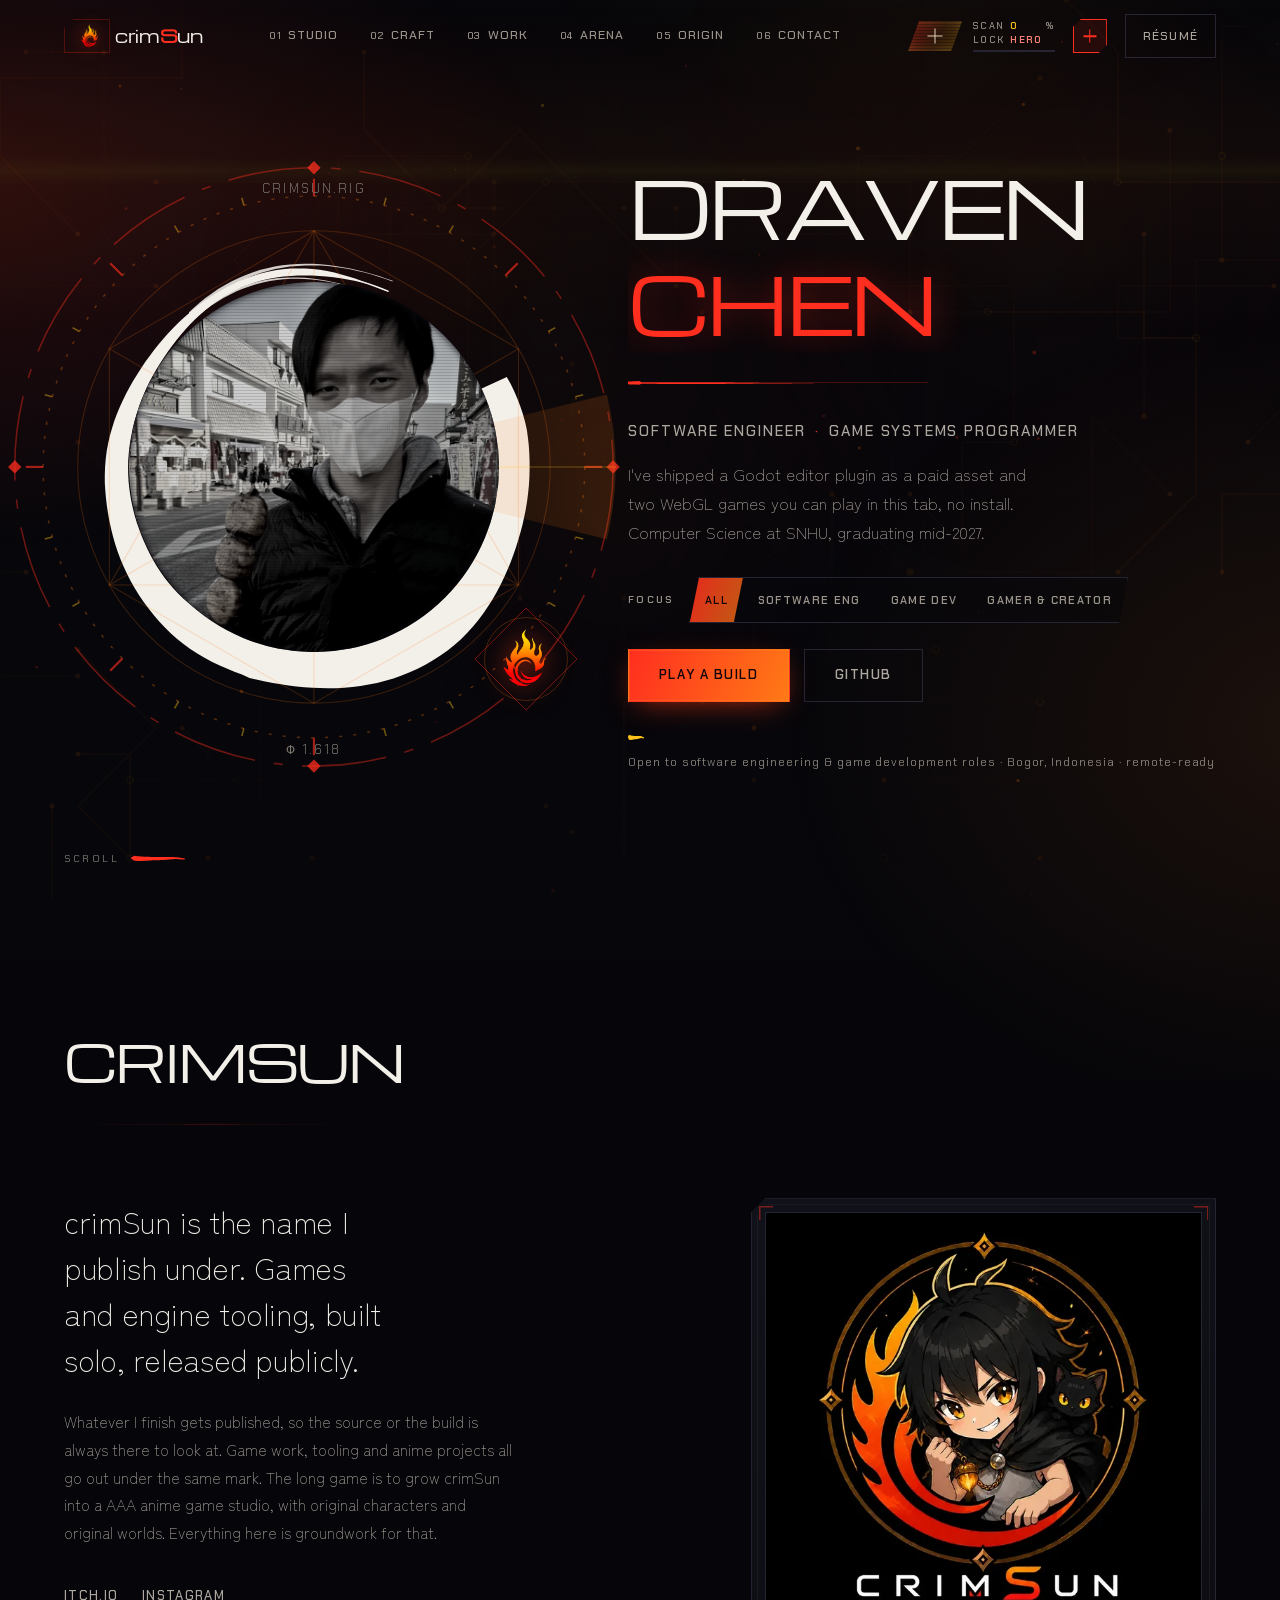
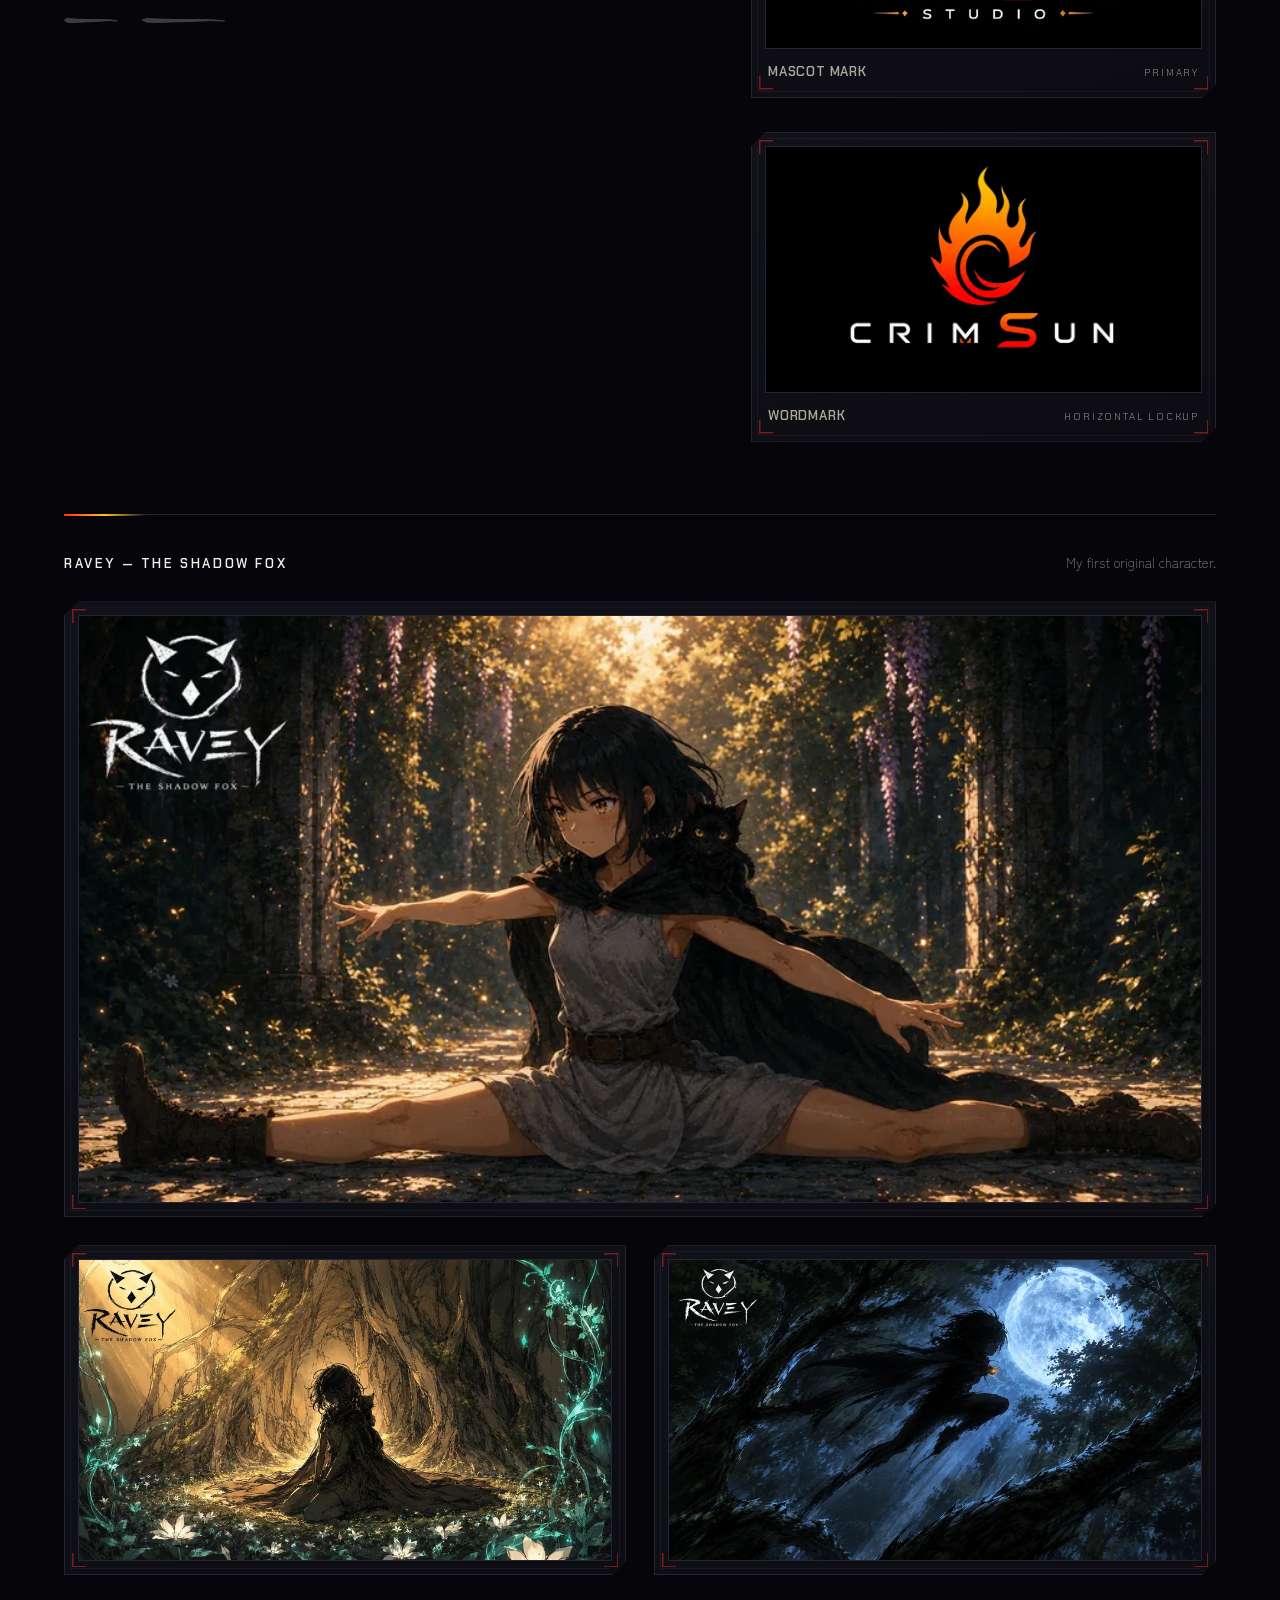
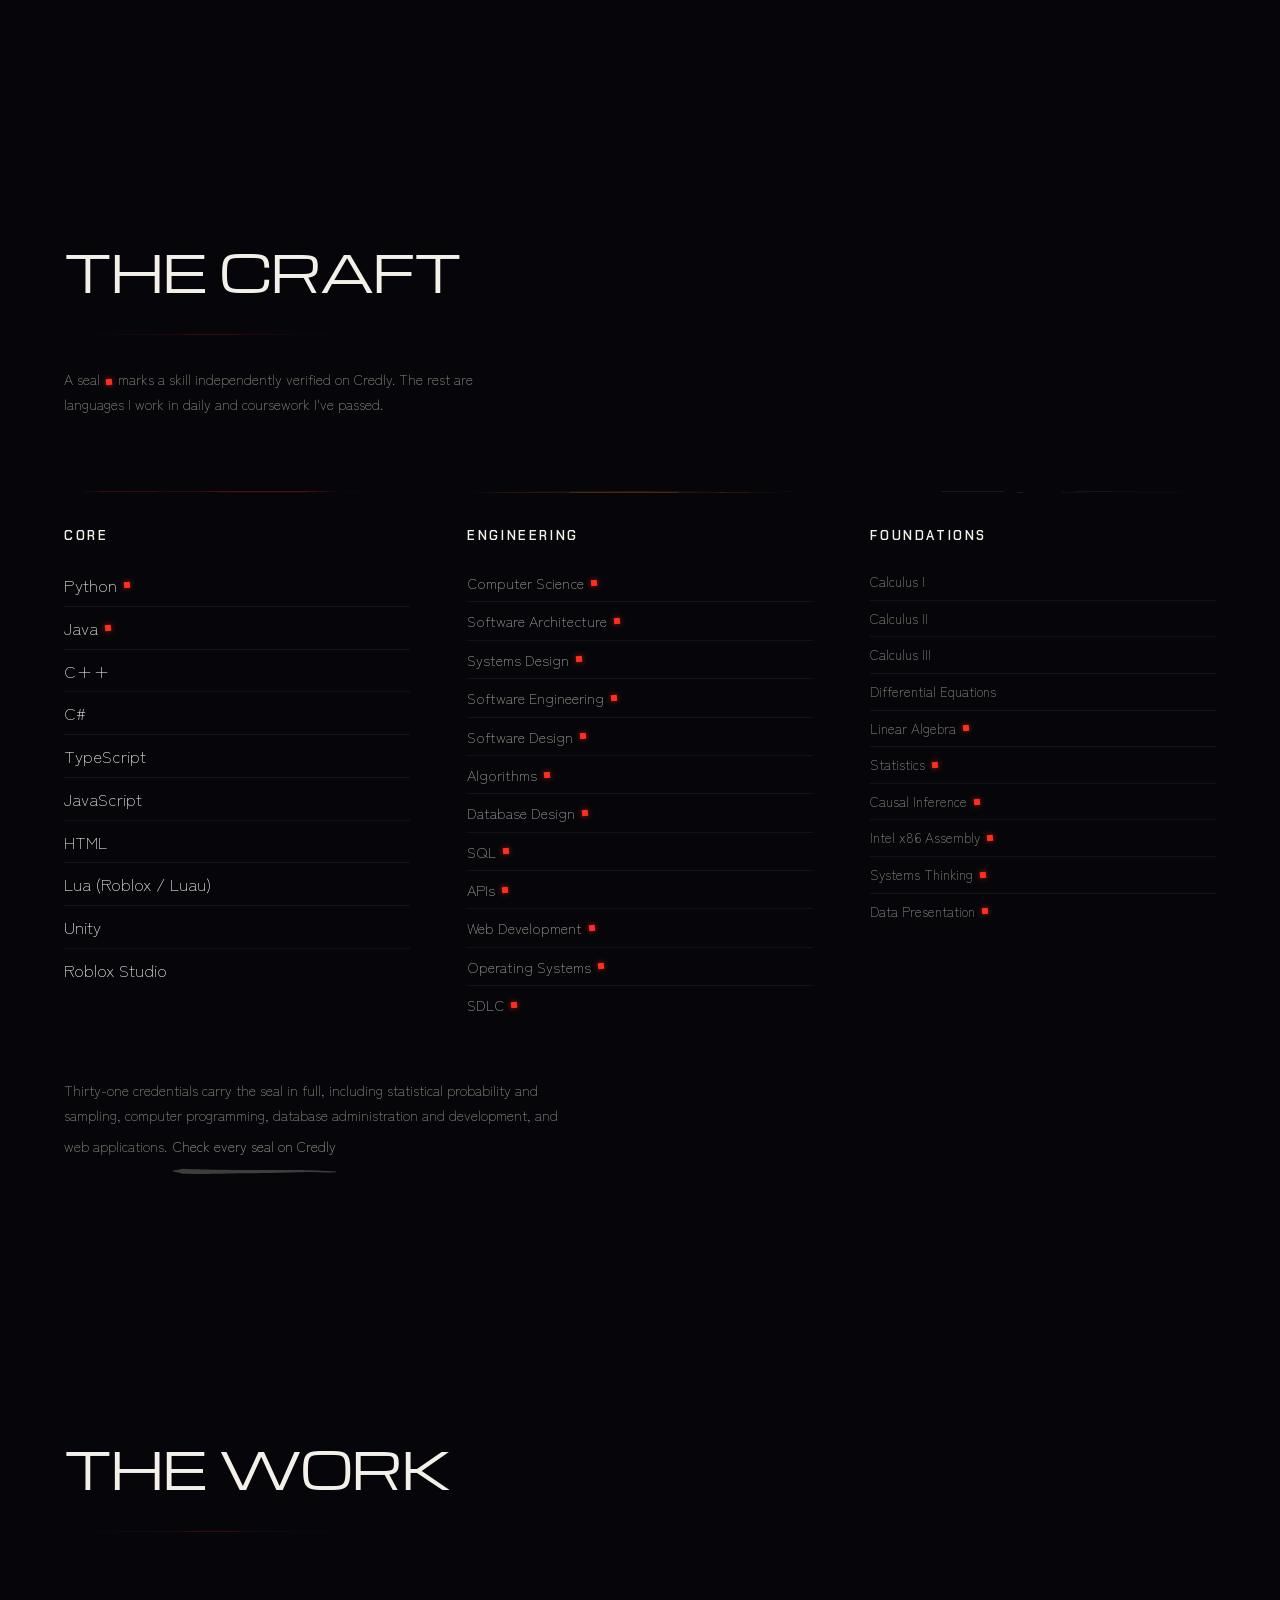
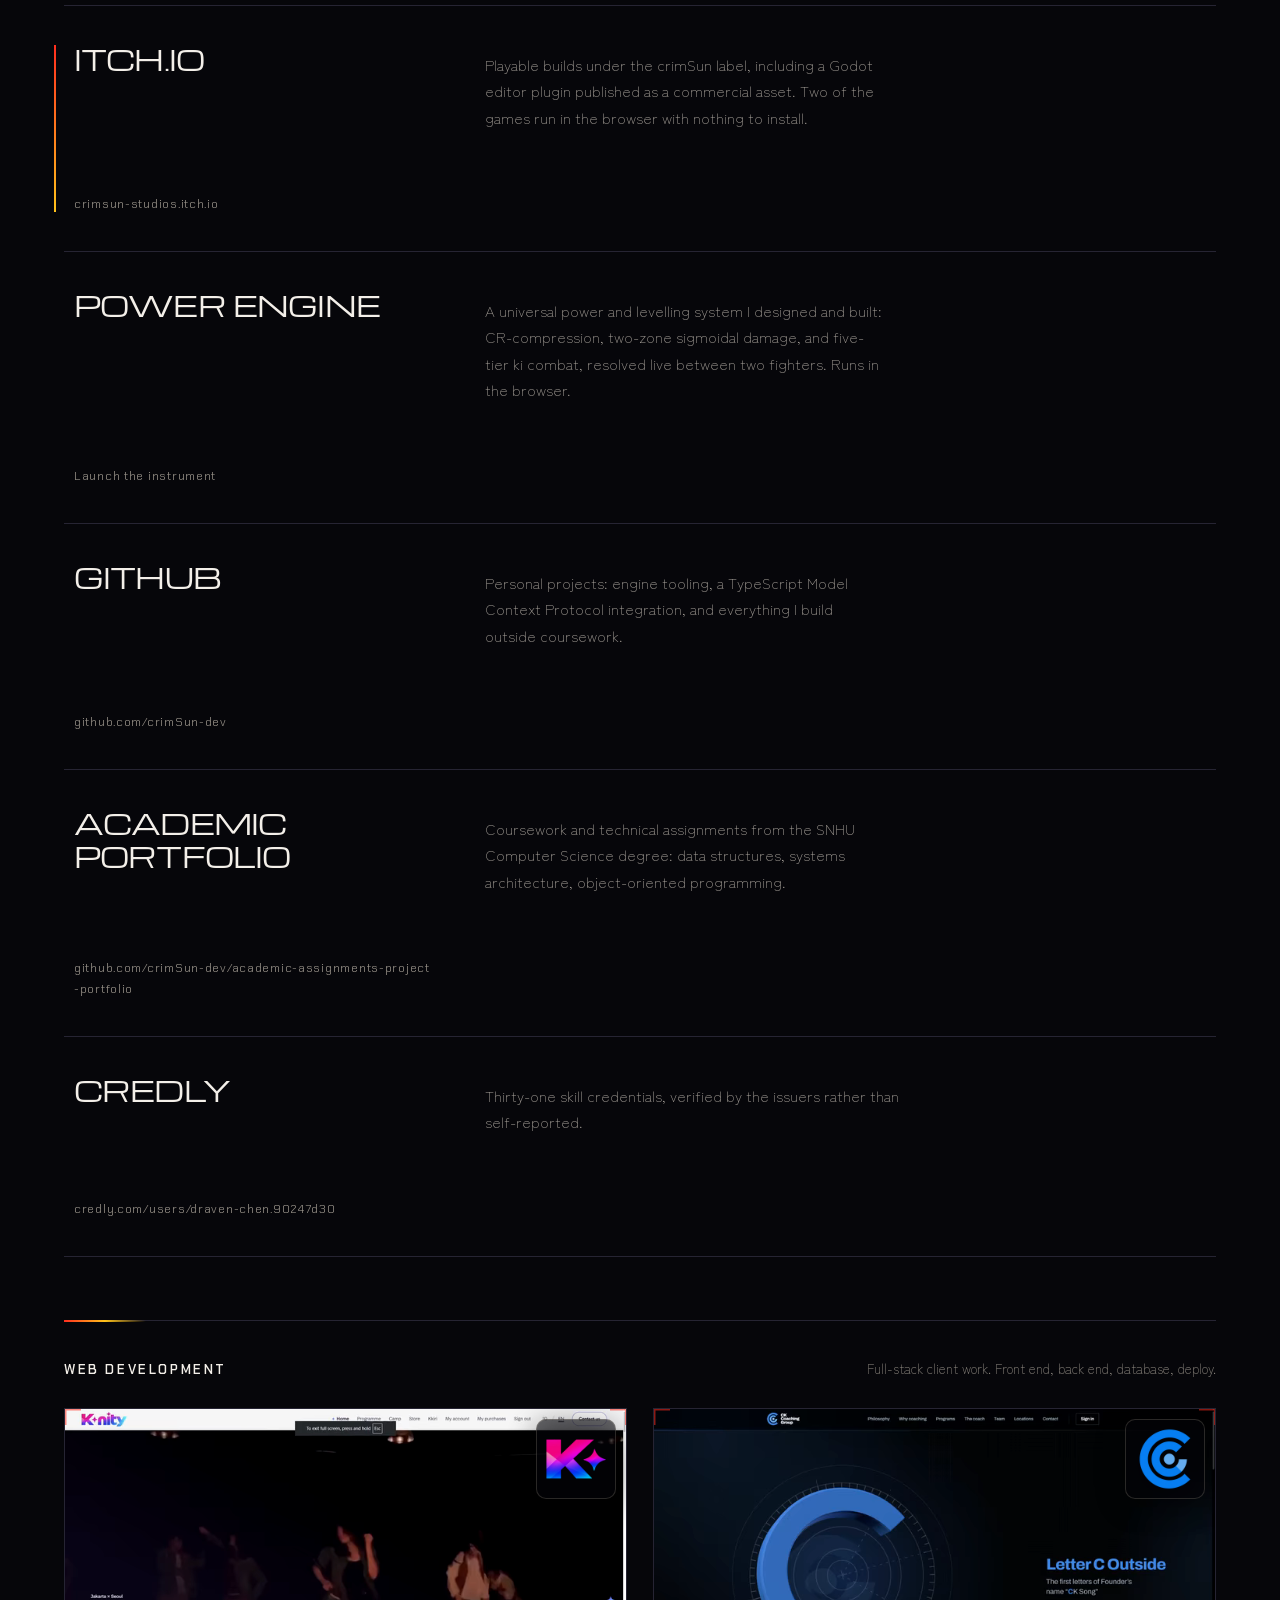
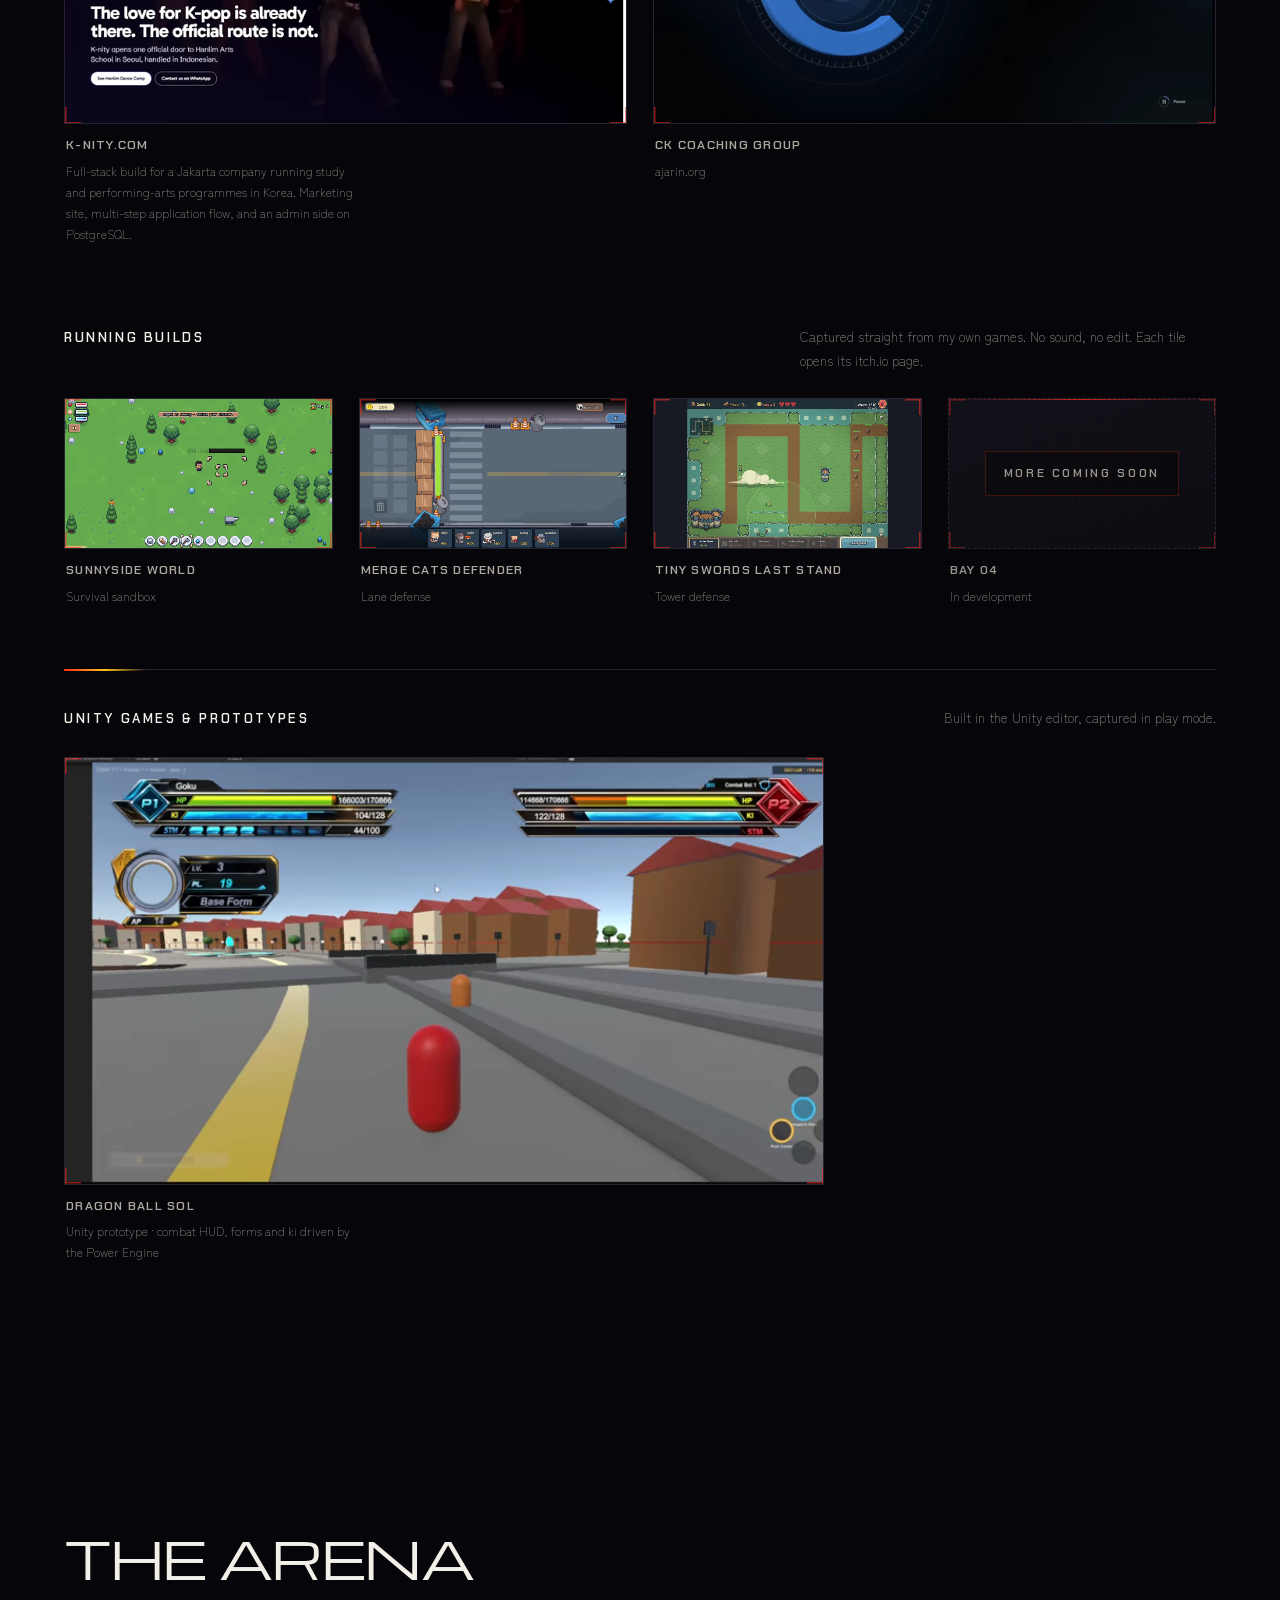
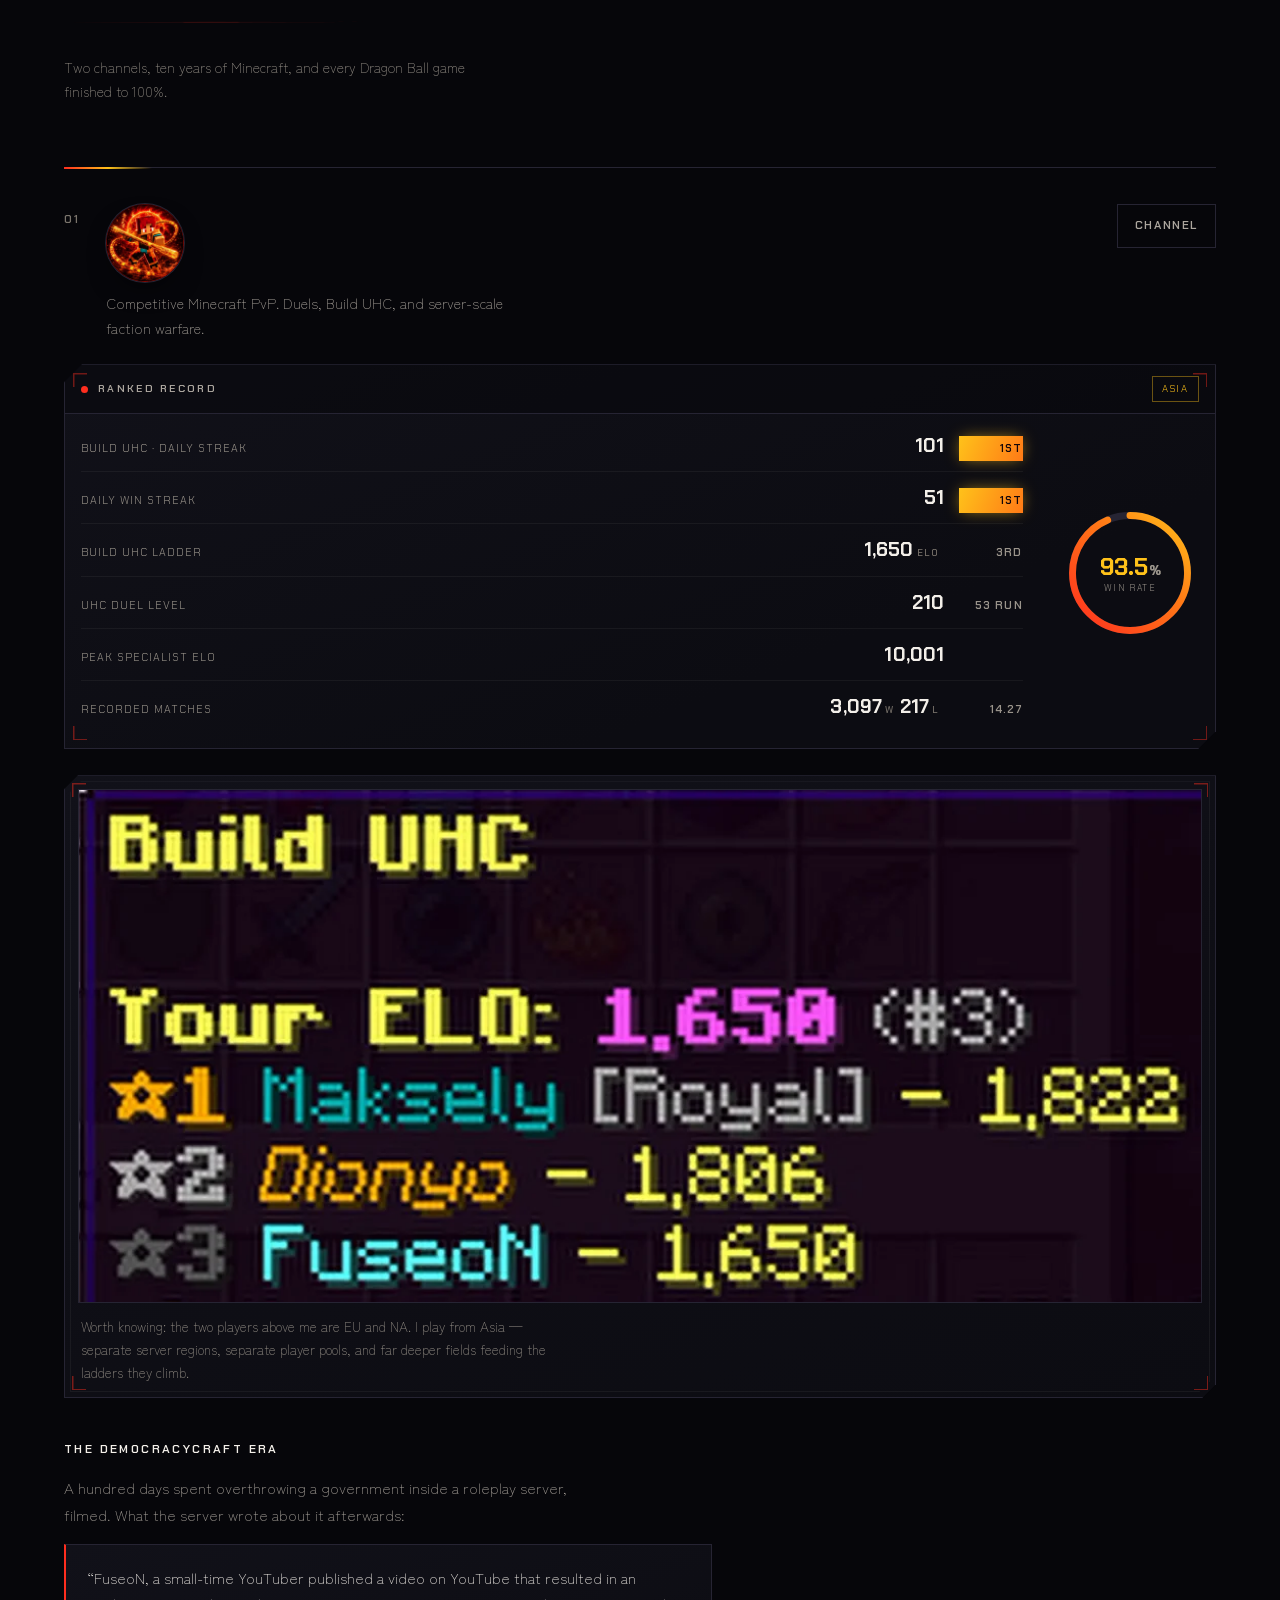
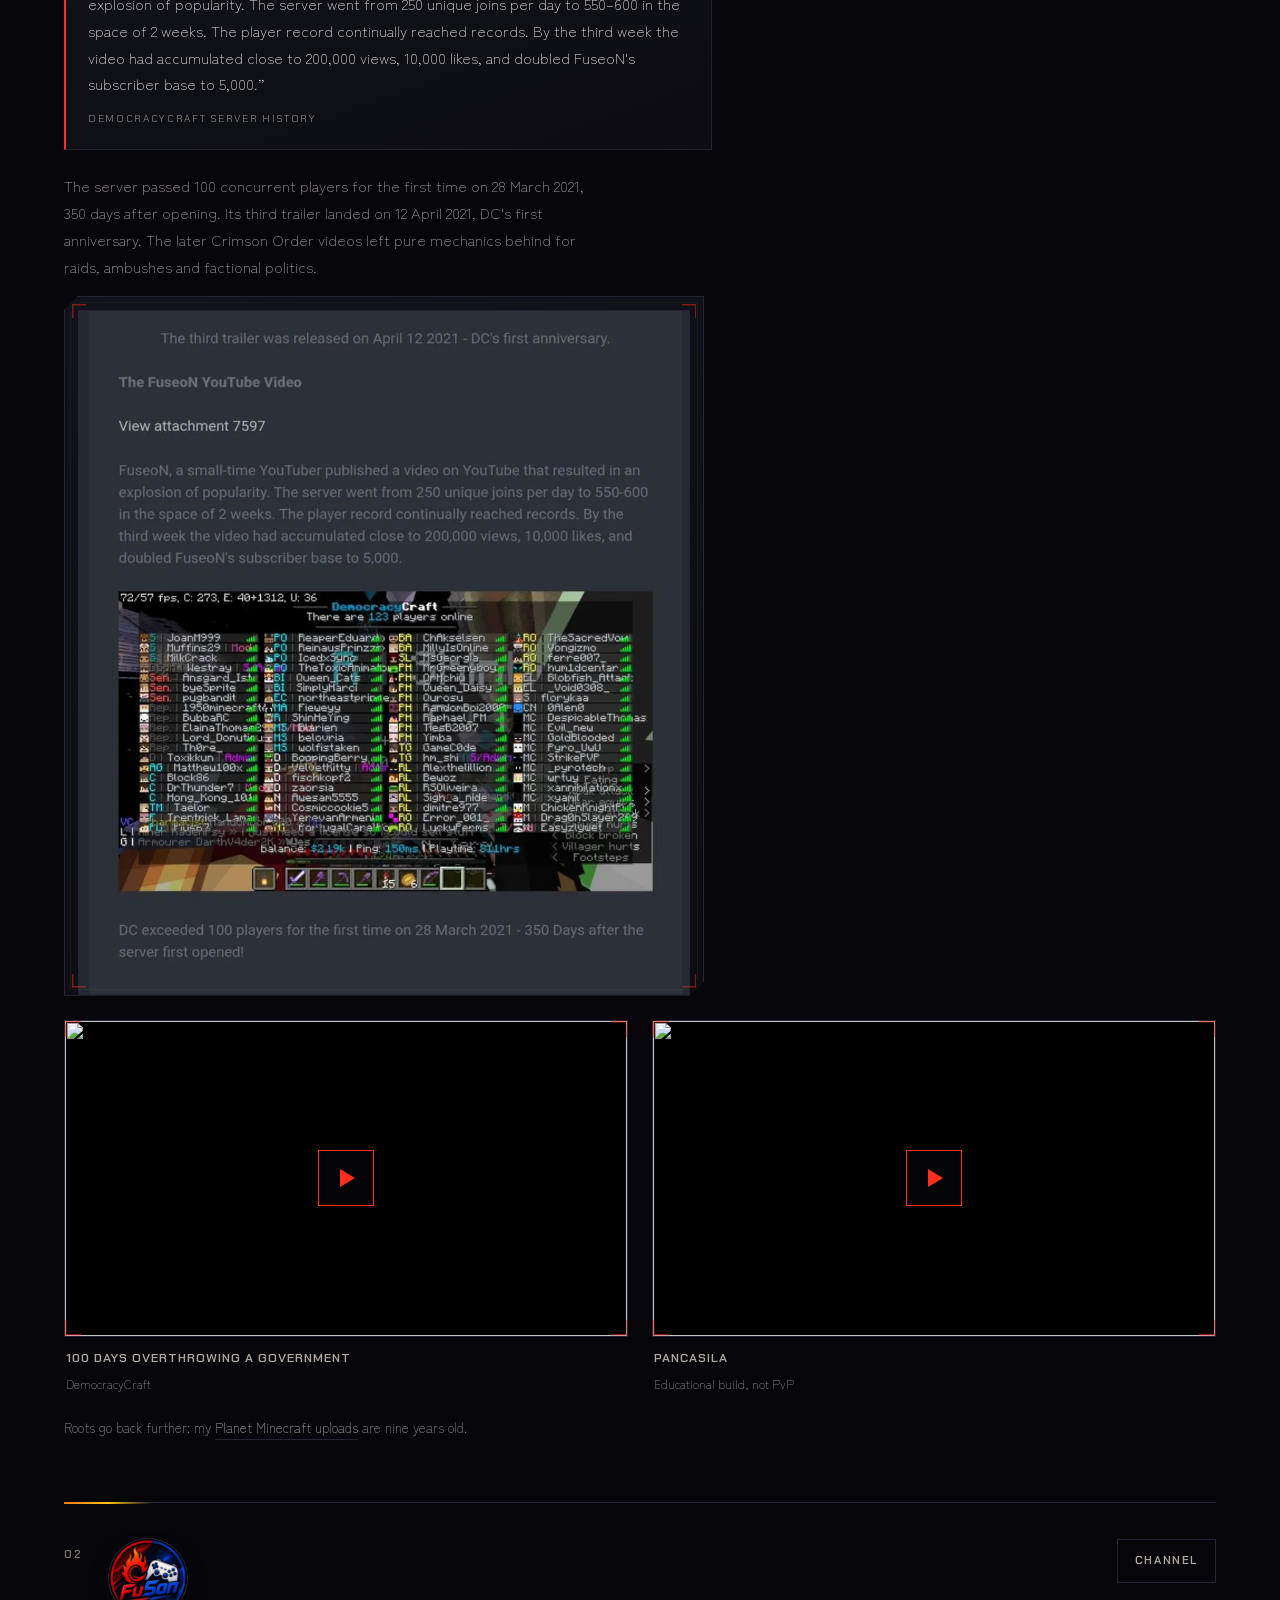
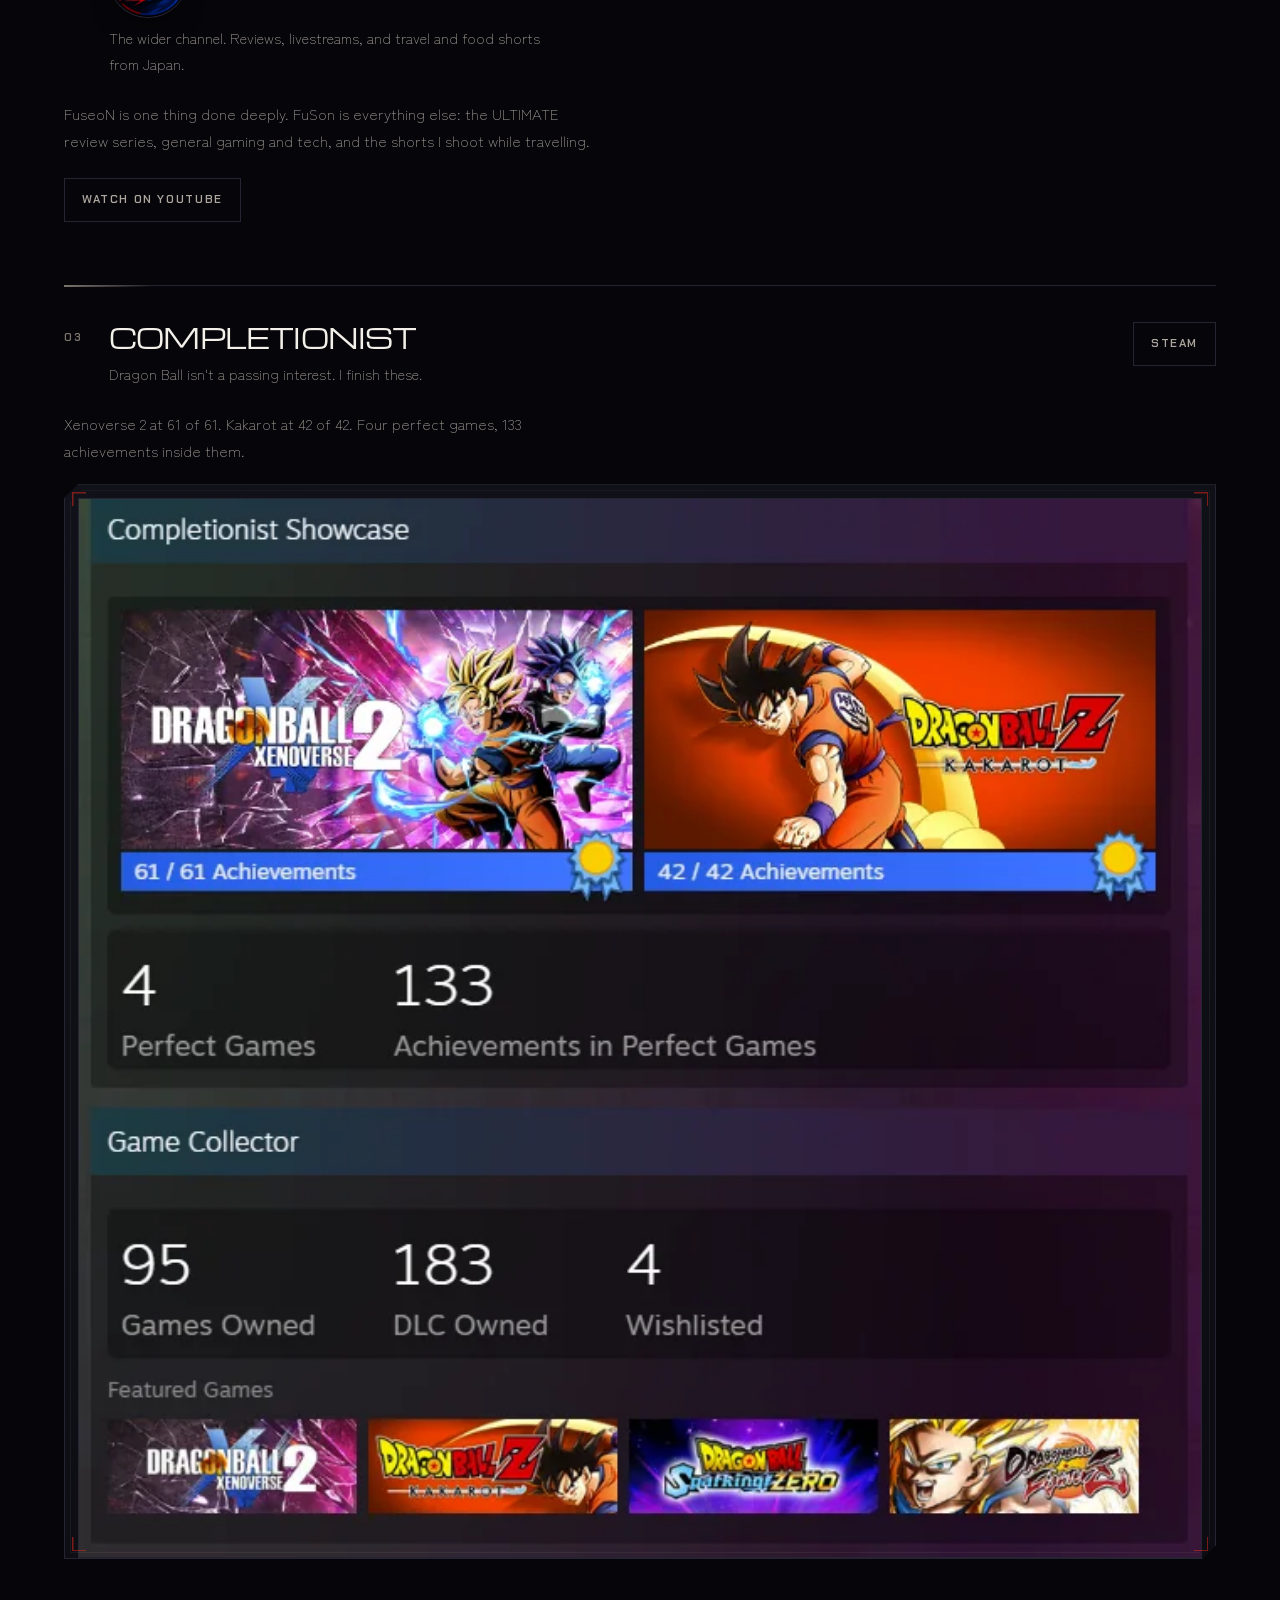
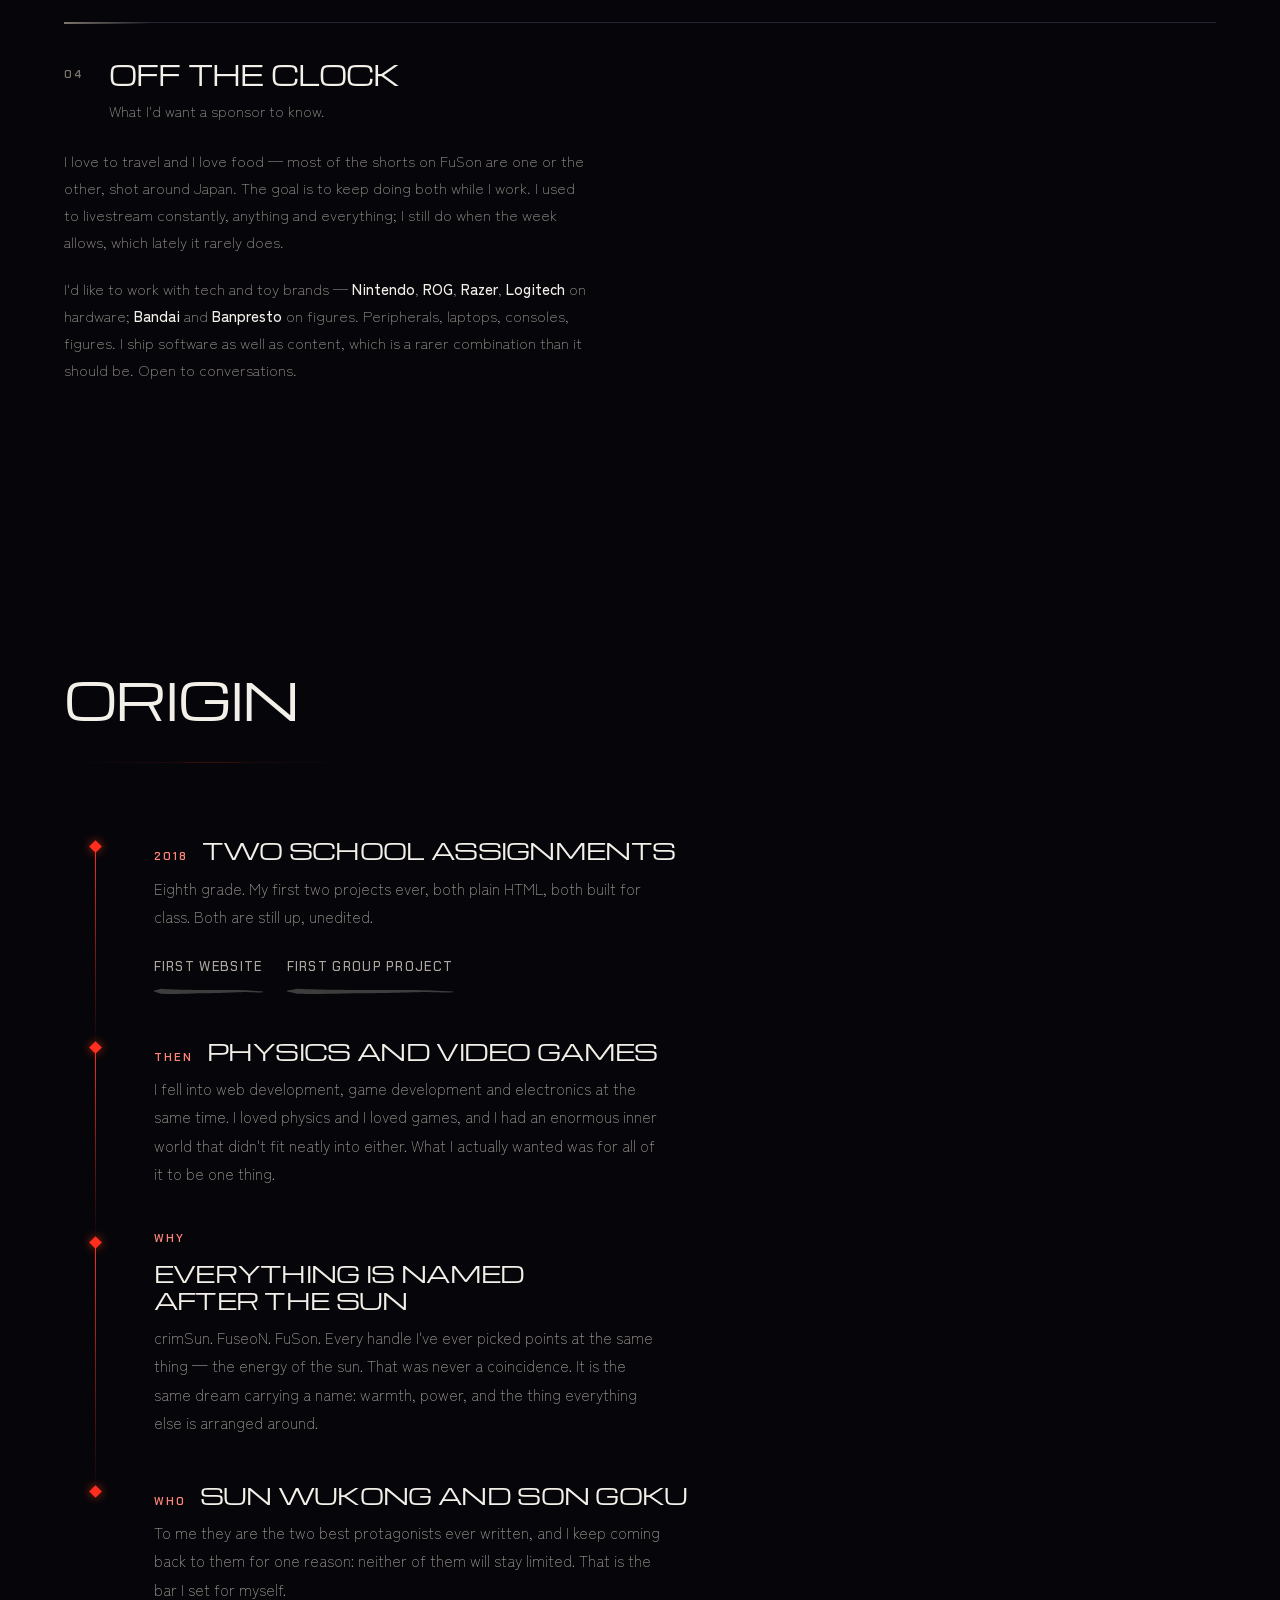
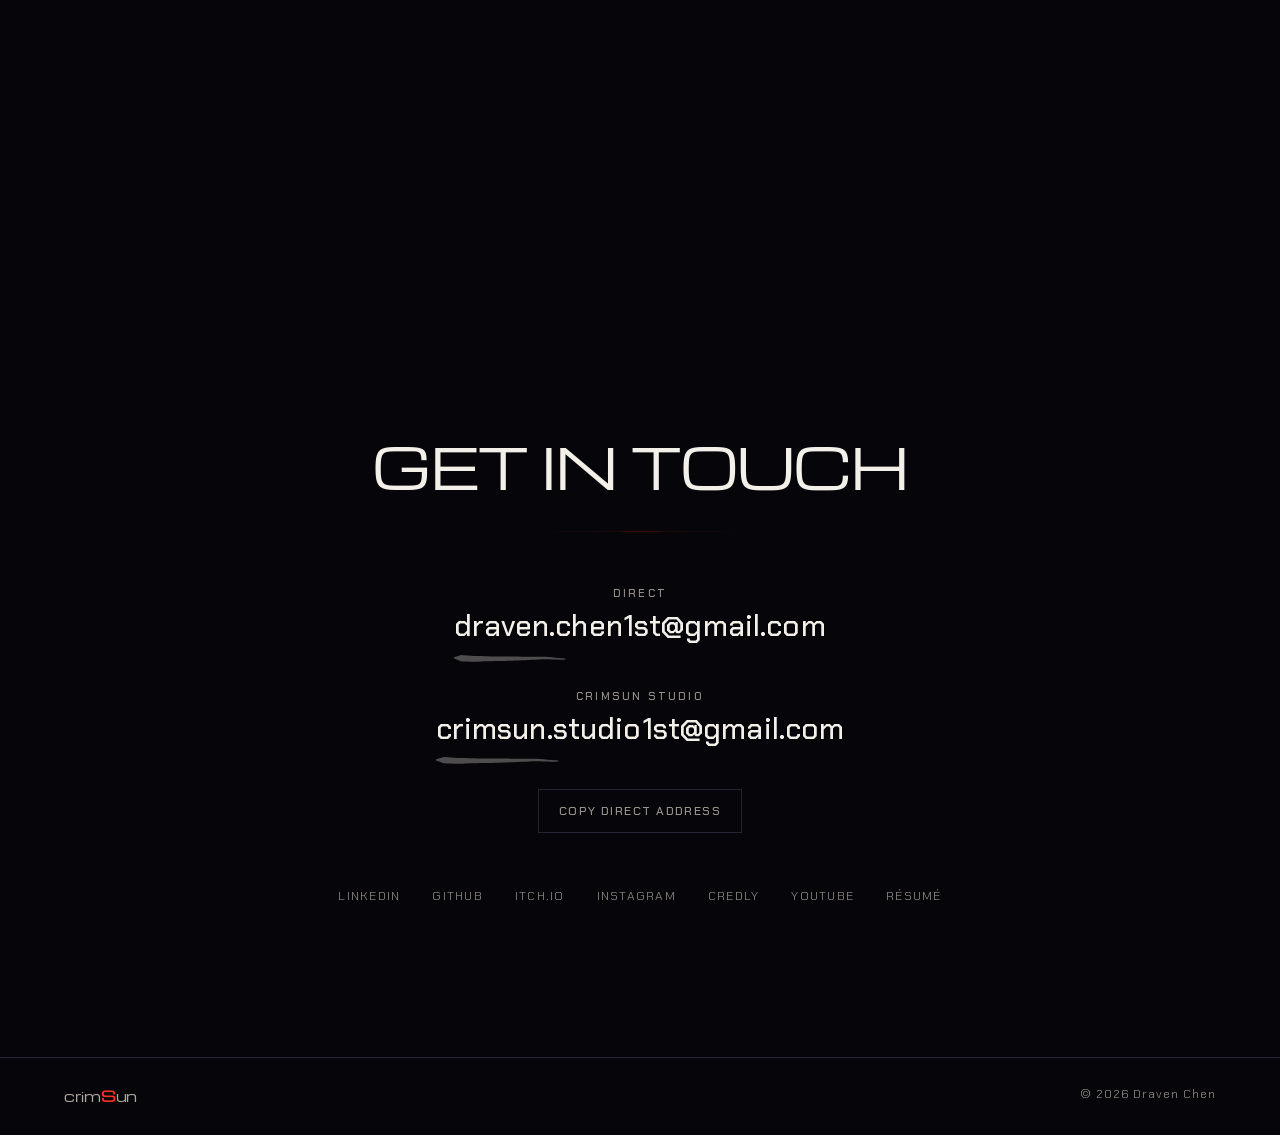
==== commit fc762a7a: "Add Roblox Lua scripting to the portfolio and resume. List Lua (Roblox / Luau) and Roblox Studio in " ====
--- a/index.html
+++ b/index.html
@@ -239,7 +239,8 @@
           <li>Python <i class="v" role="img" aria-label="Credly verified"></i></li>
           <li>Java <i class="v" role="img" aria-label="Credly verified"></i></li>
           <li>C++</li><li>C#</li><li>TypeScript</li><li>JavaScript</li><li>HTML</li>
-          <li>Unity</li>
+          <li>Lua (Roblox / Luau)</li>
+          <li>Unity</li><li>Roblox Studio</li>
         </ul>
       </div>
       <div class="tier">
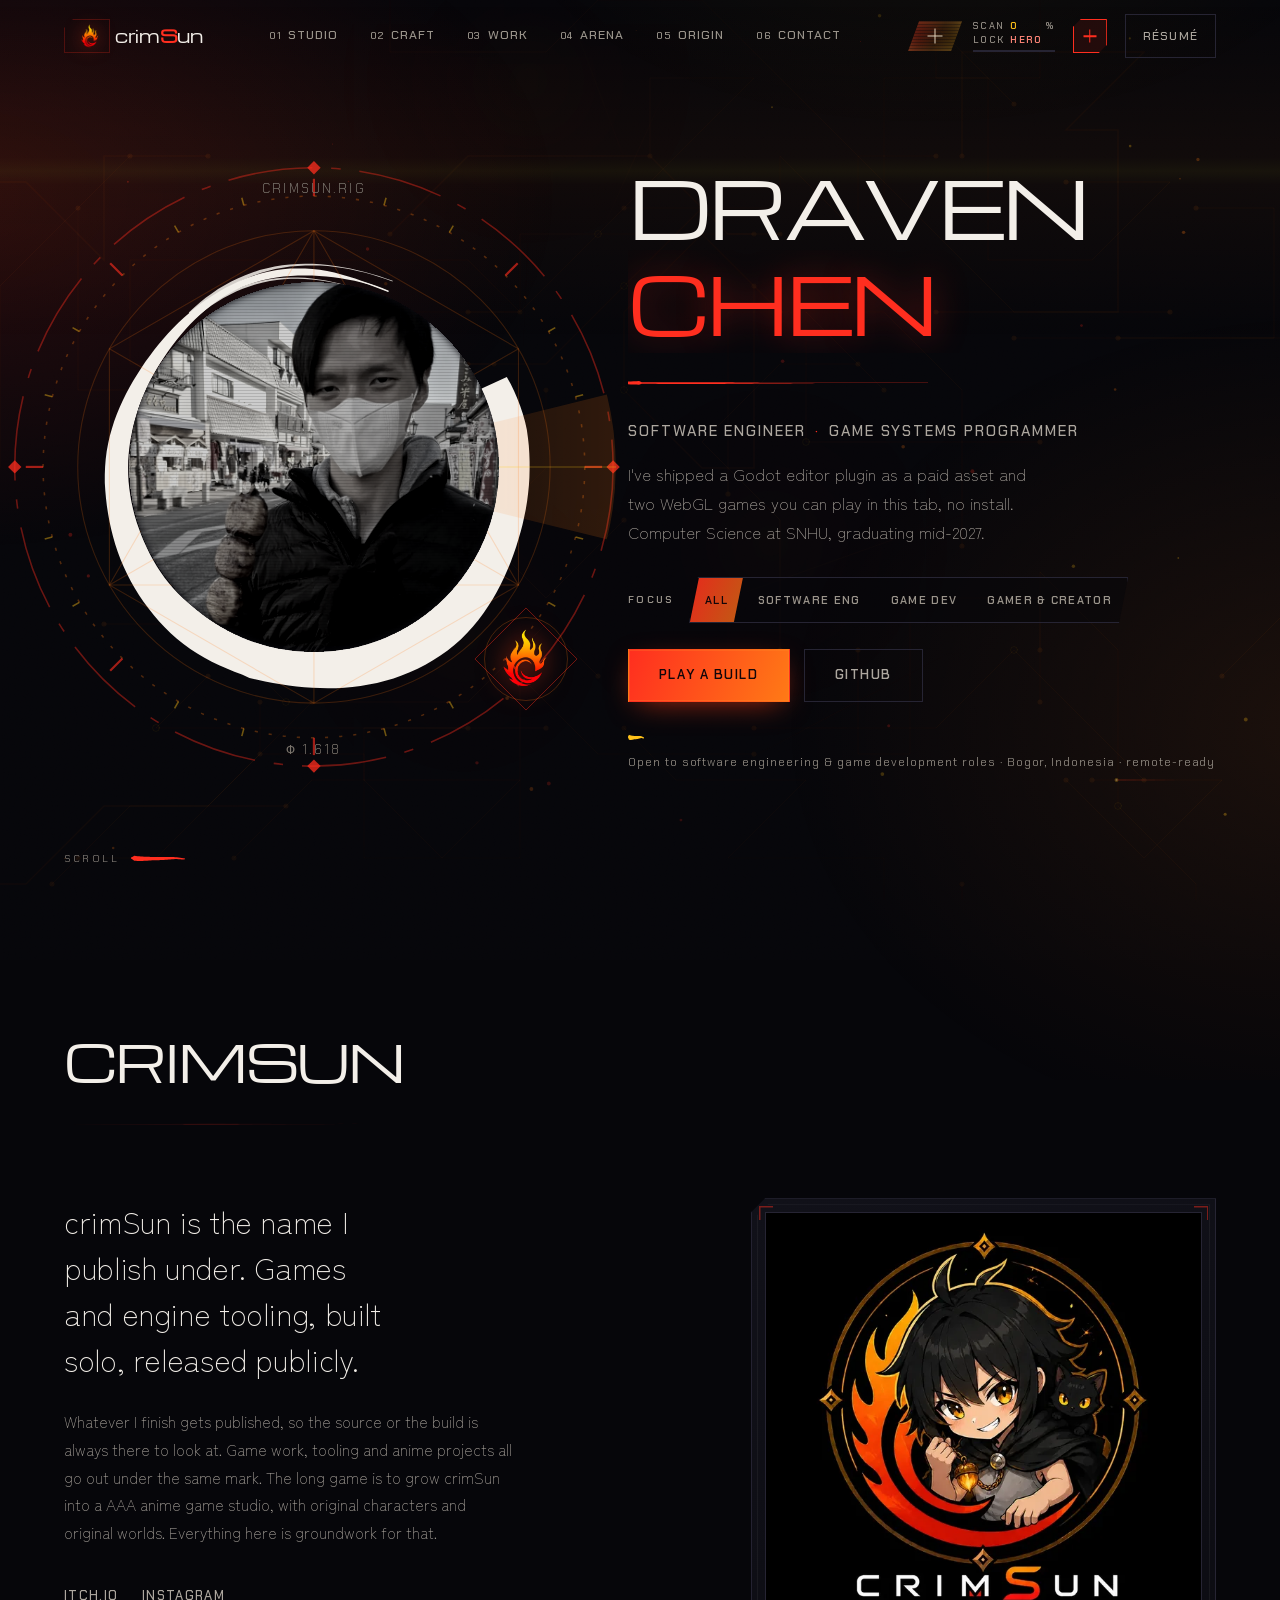
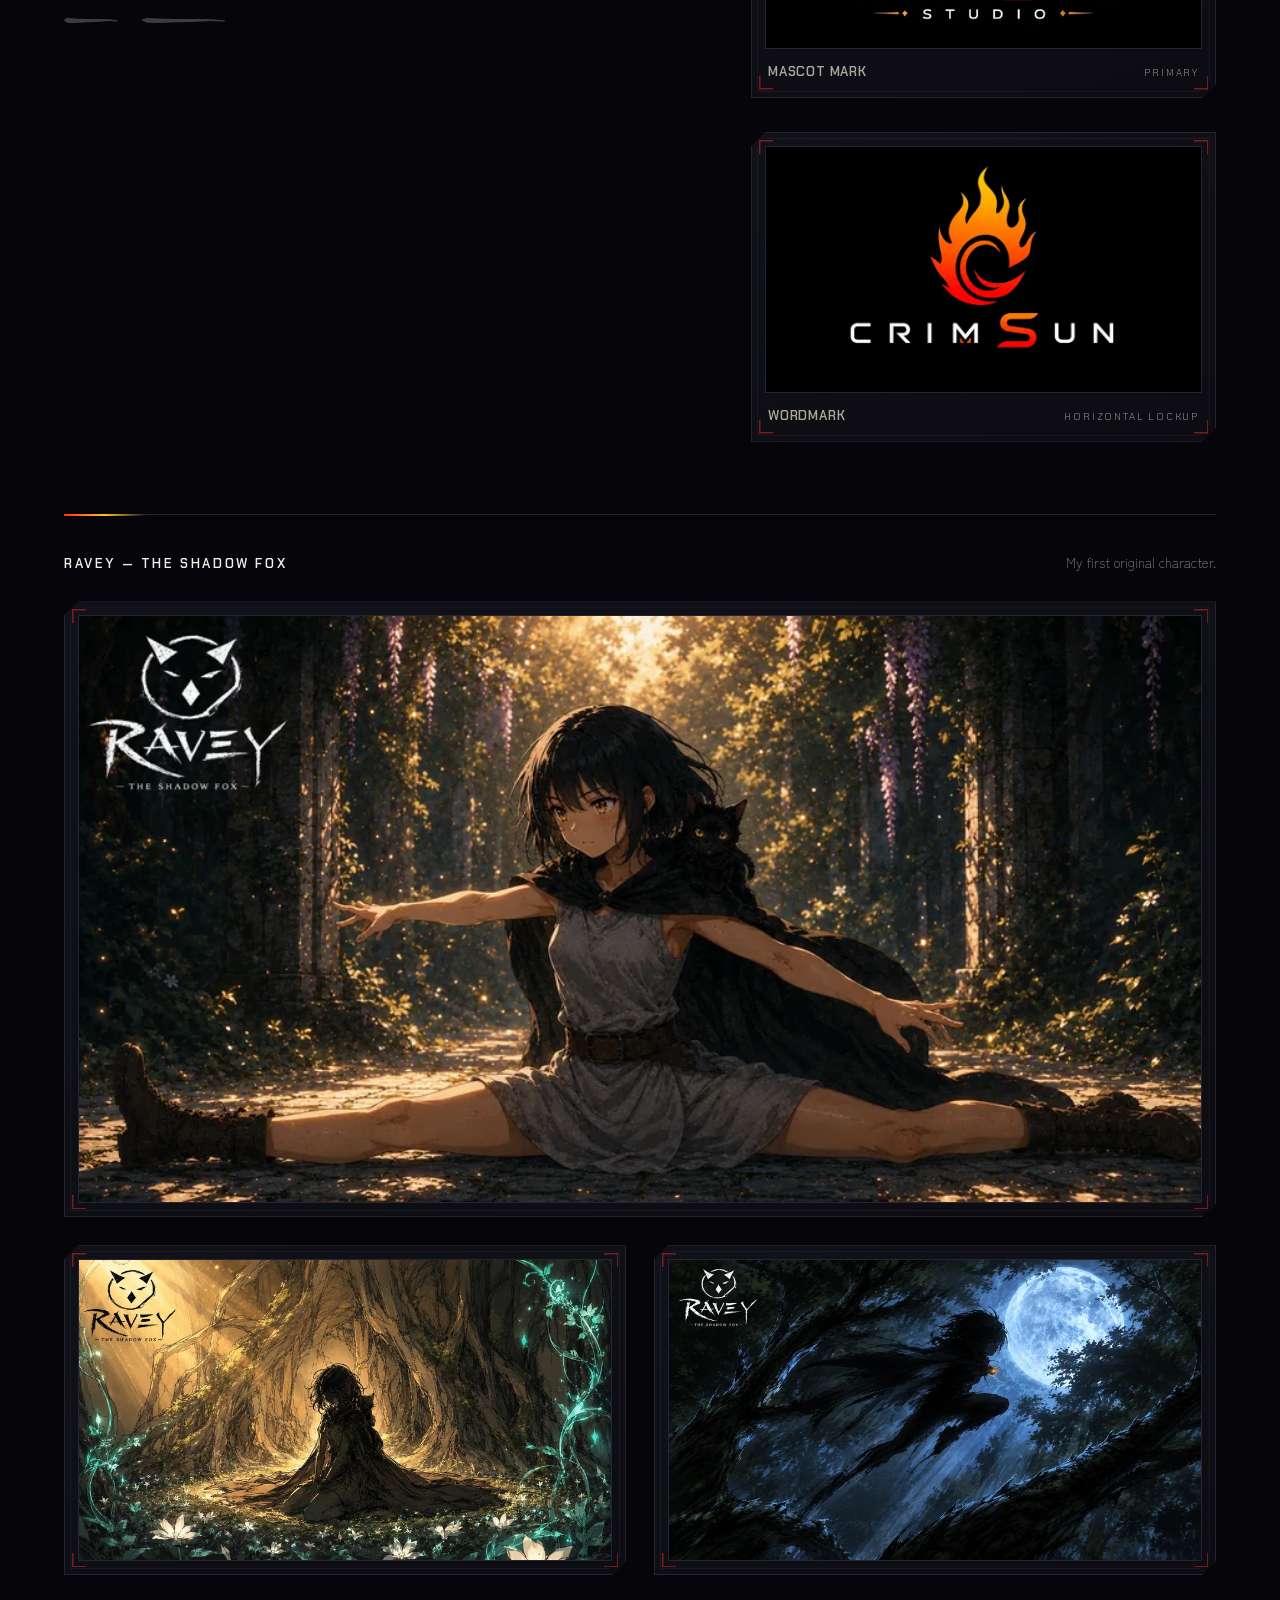
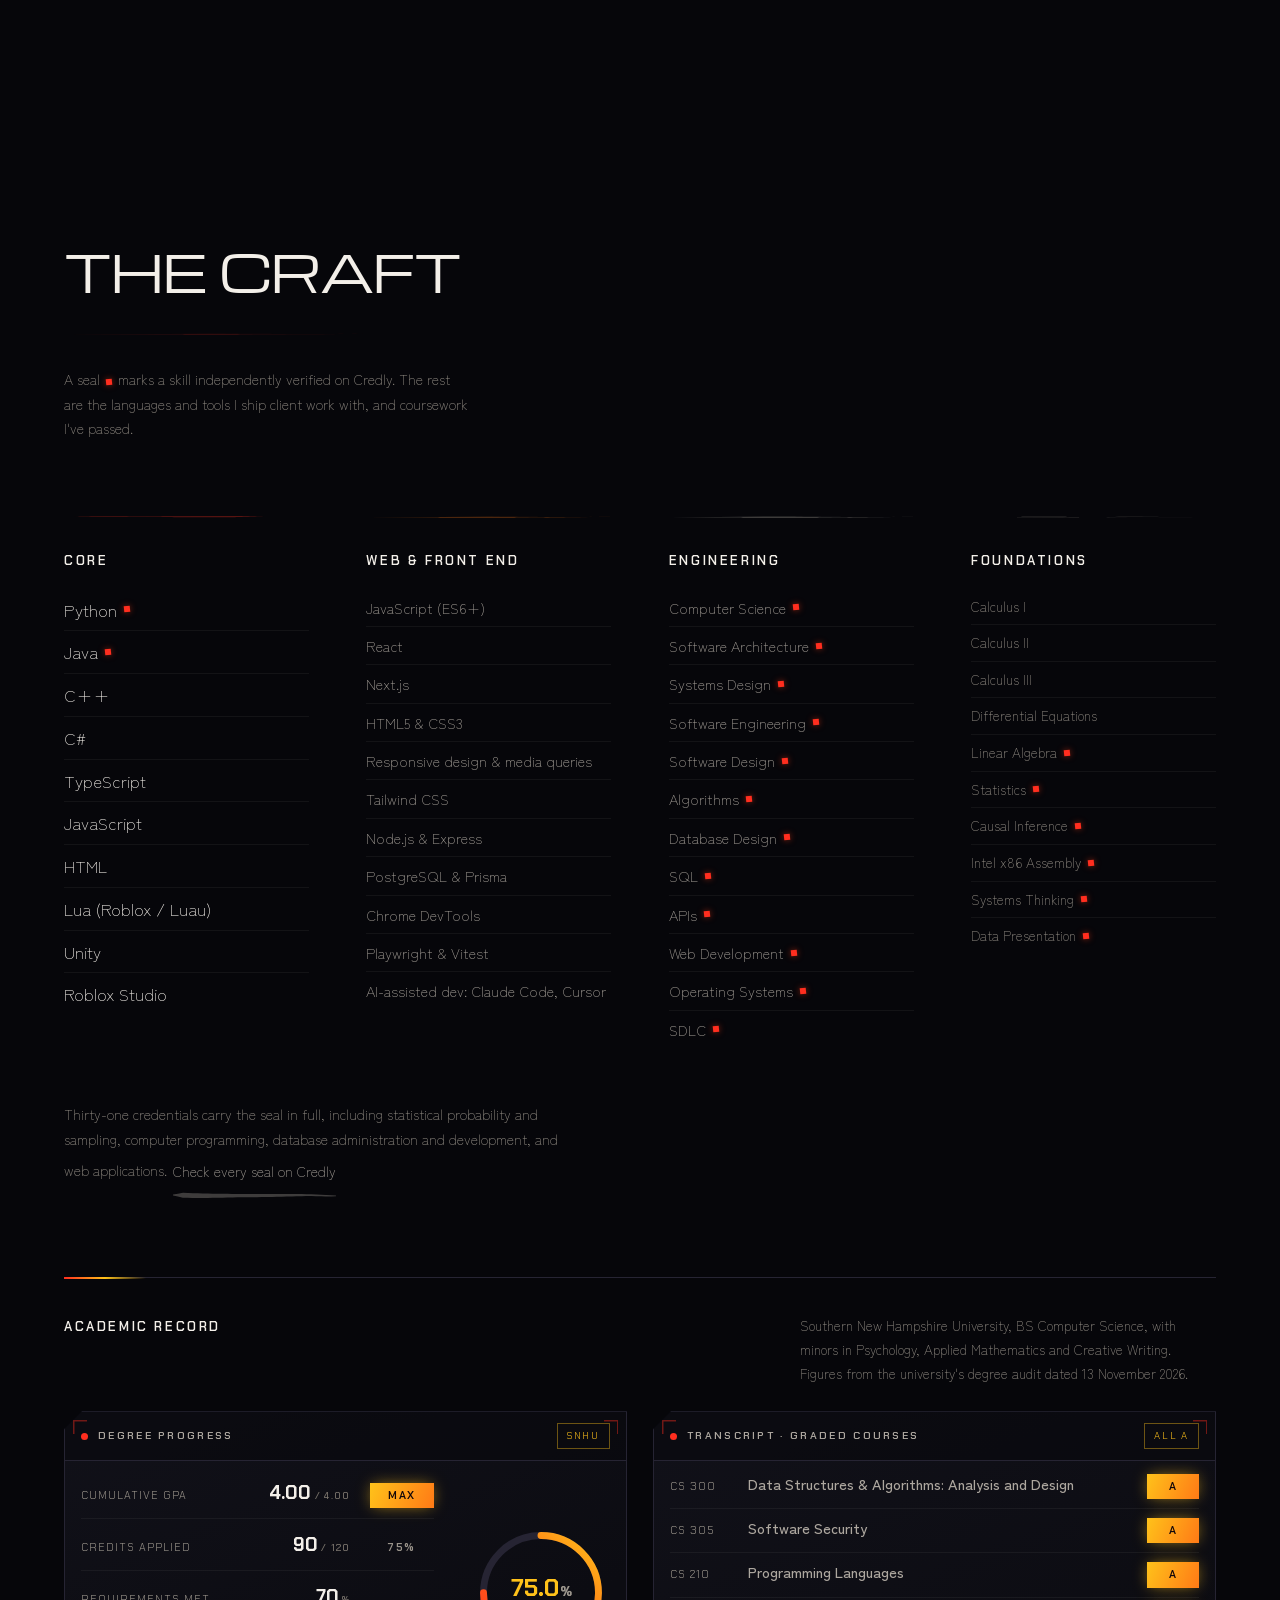
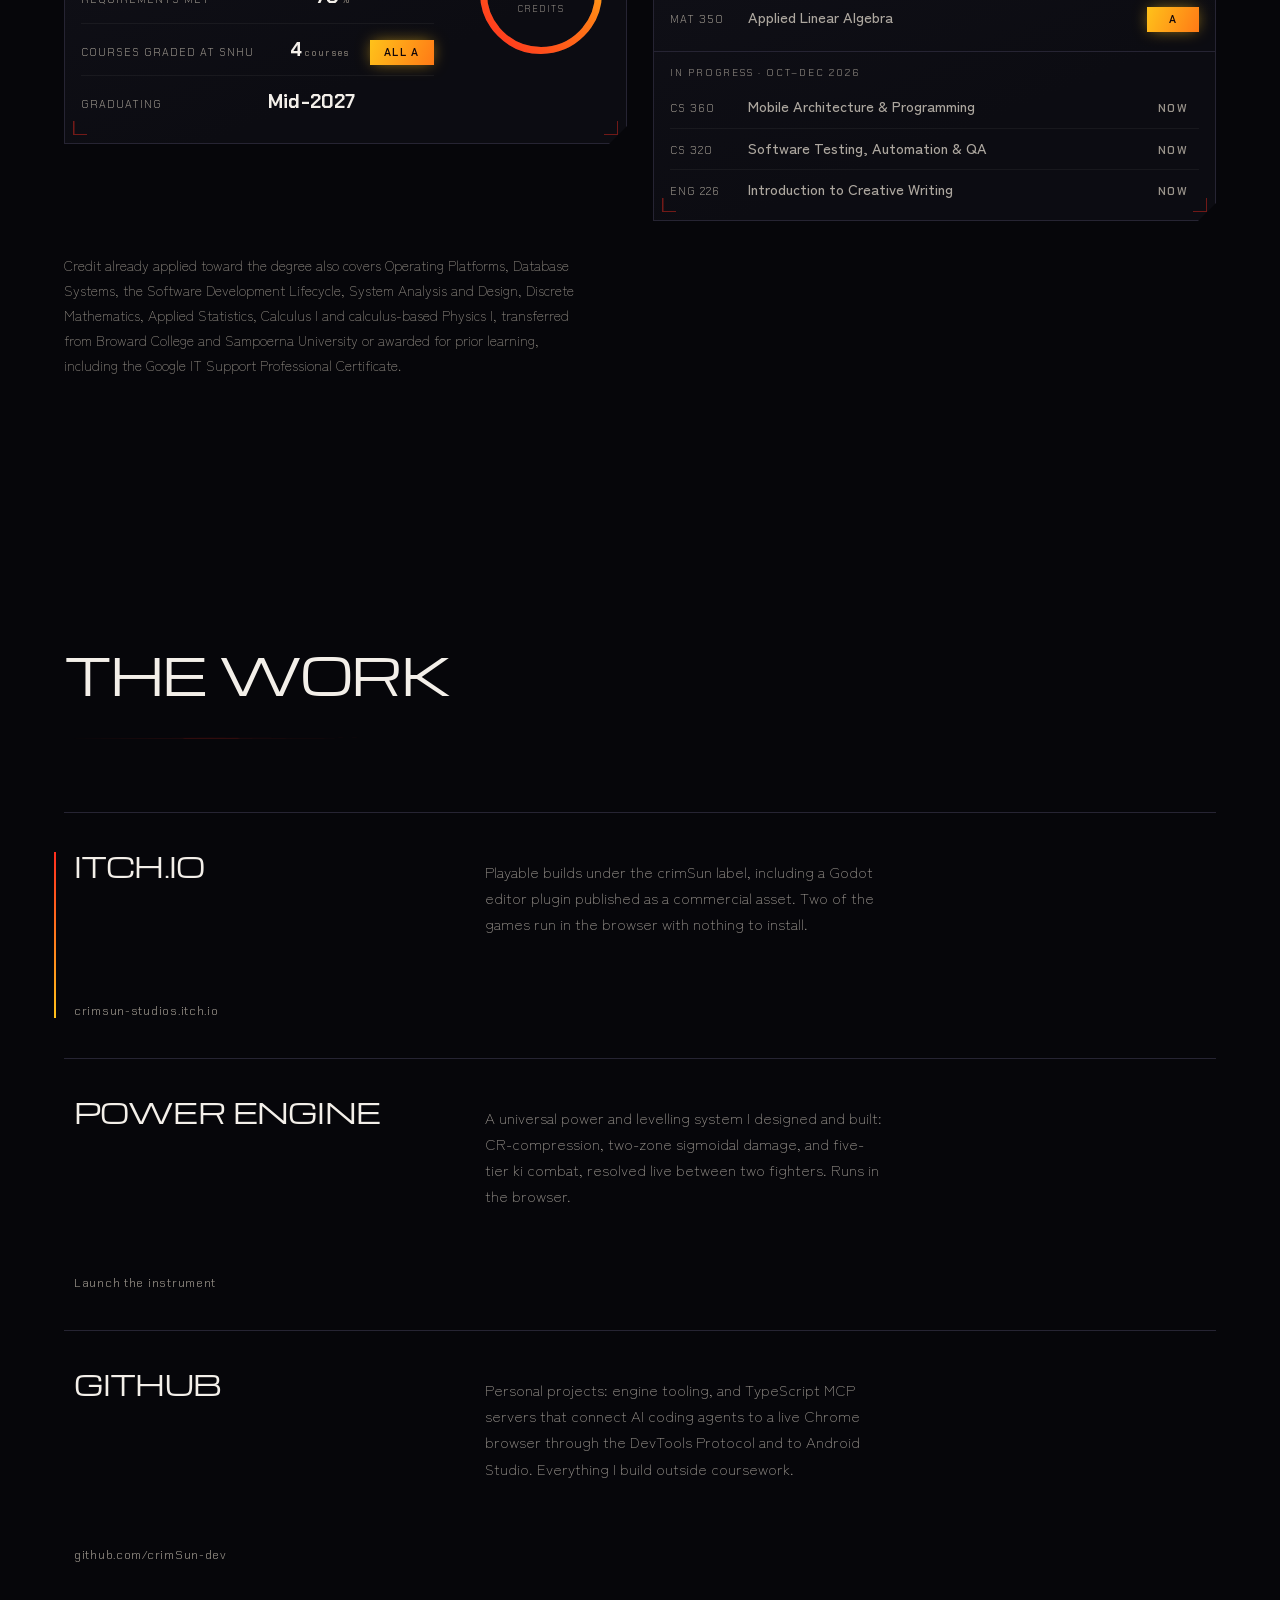
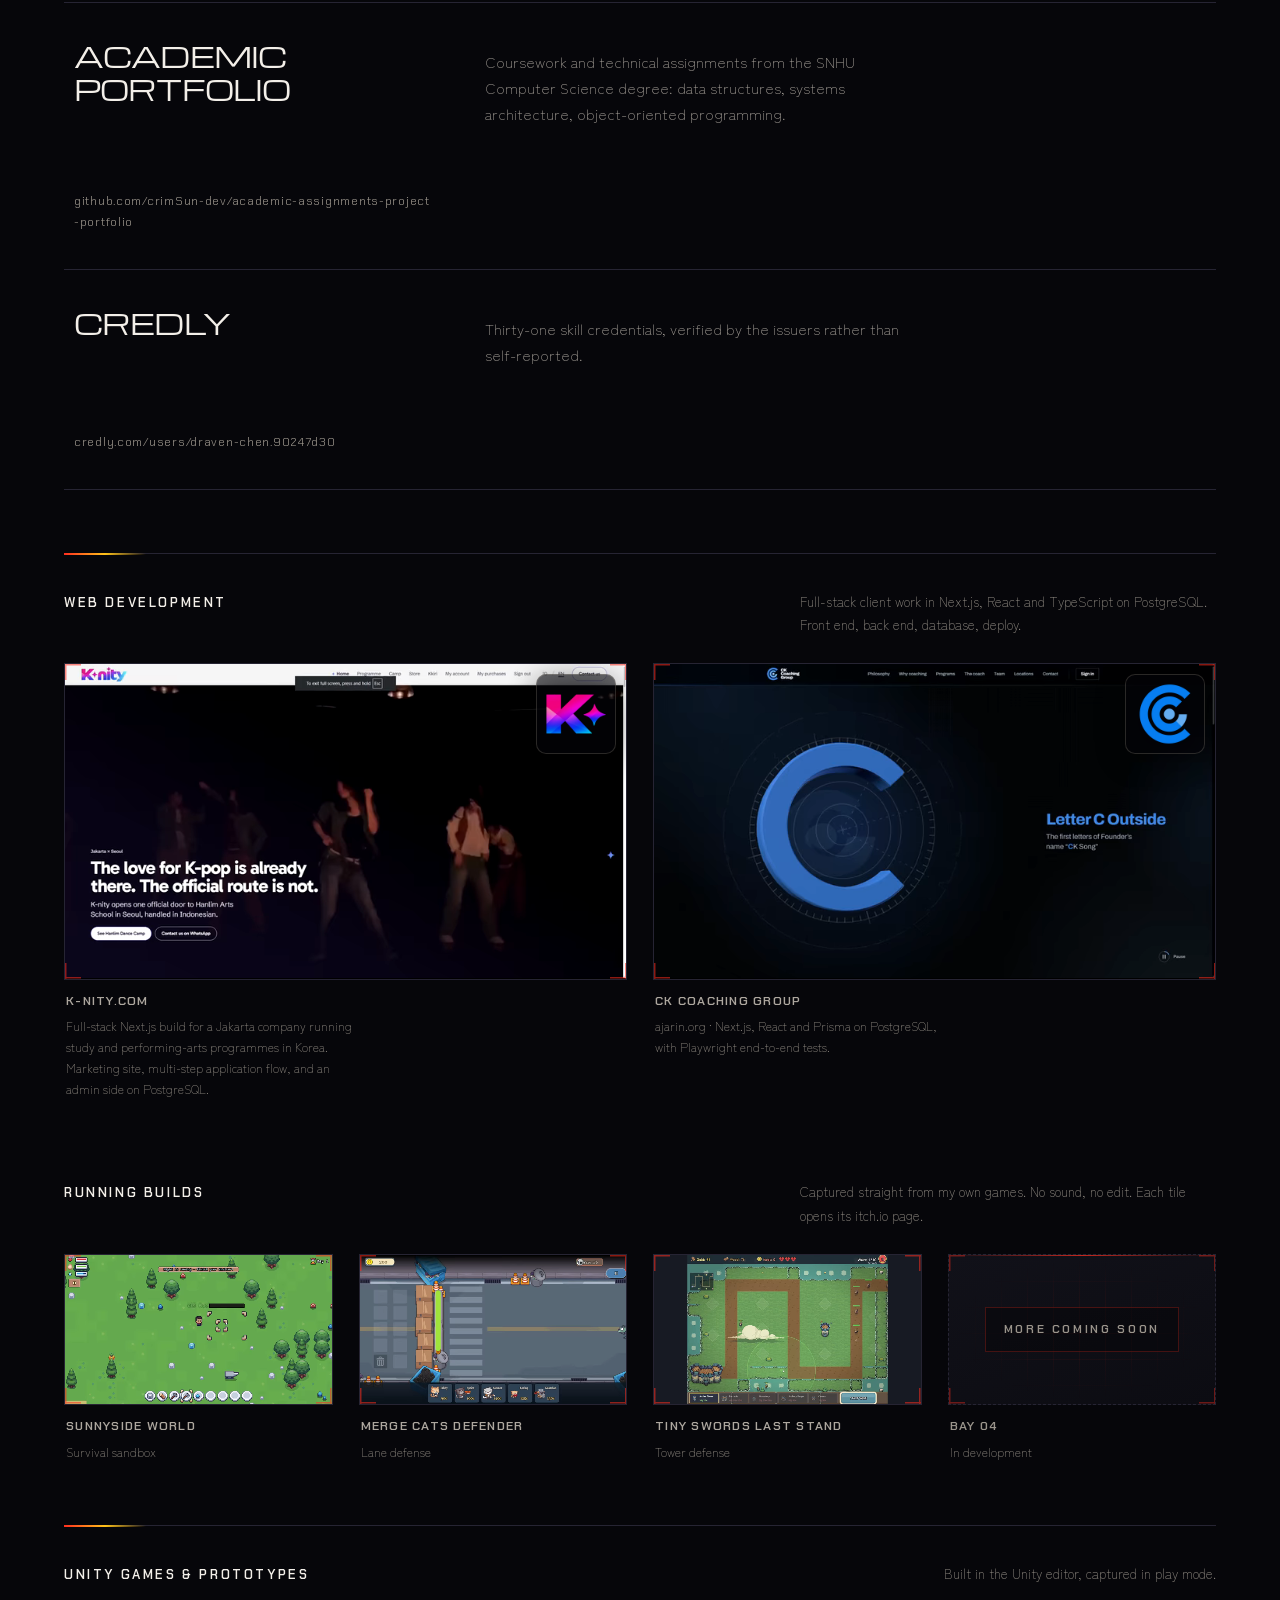
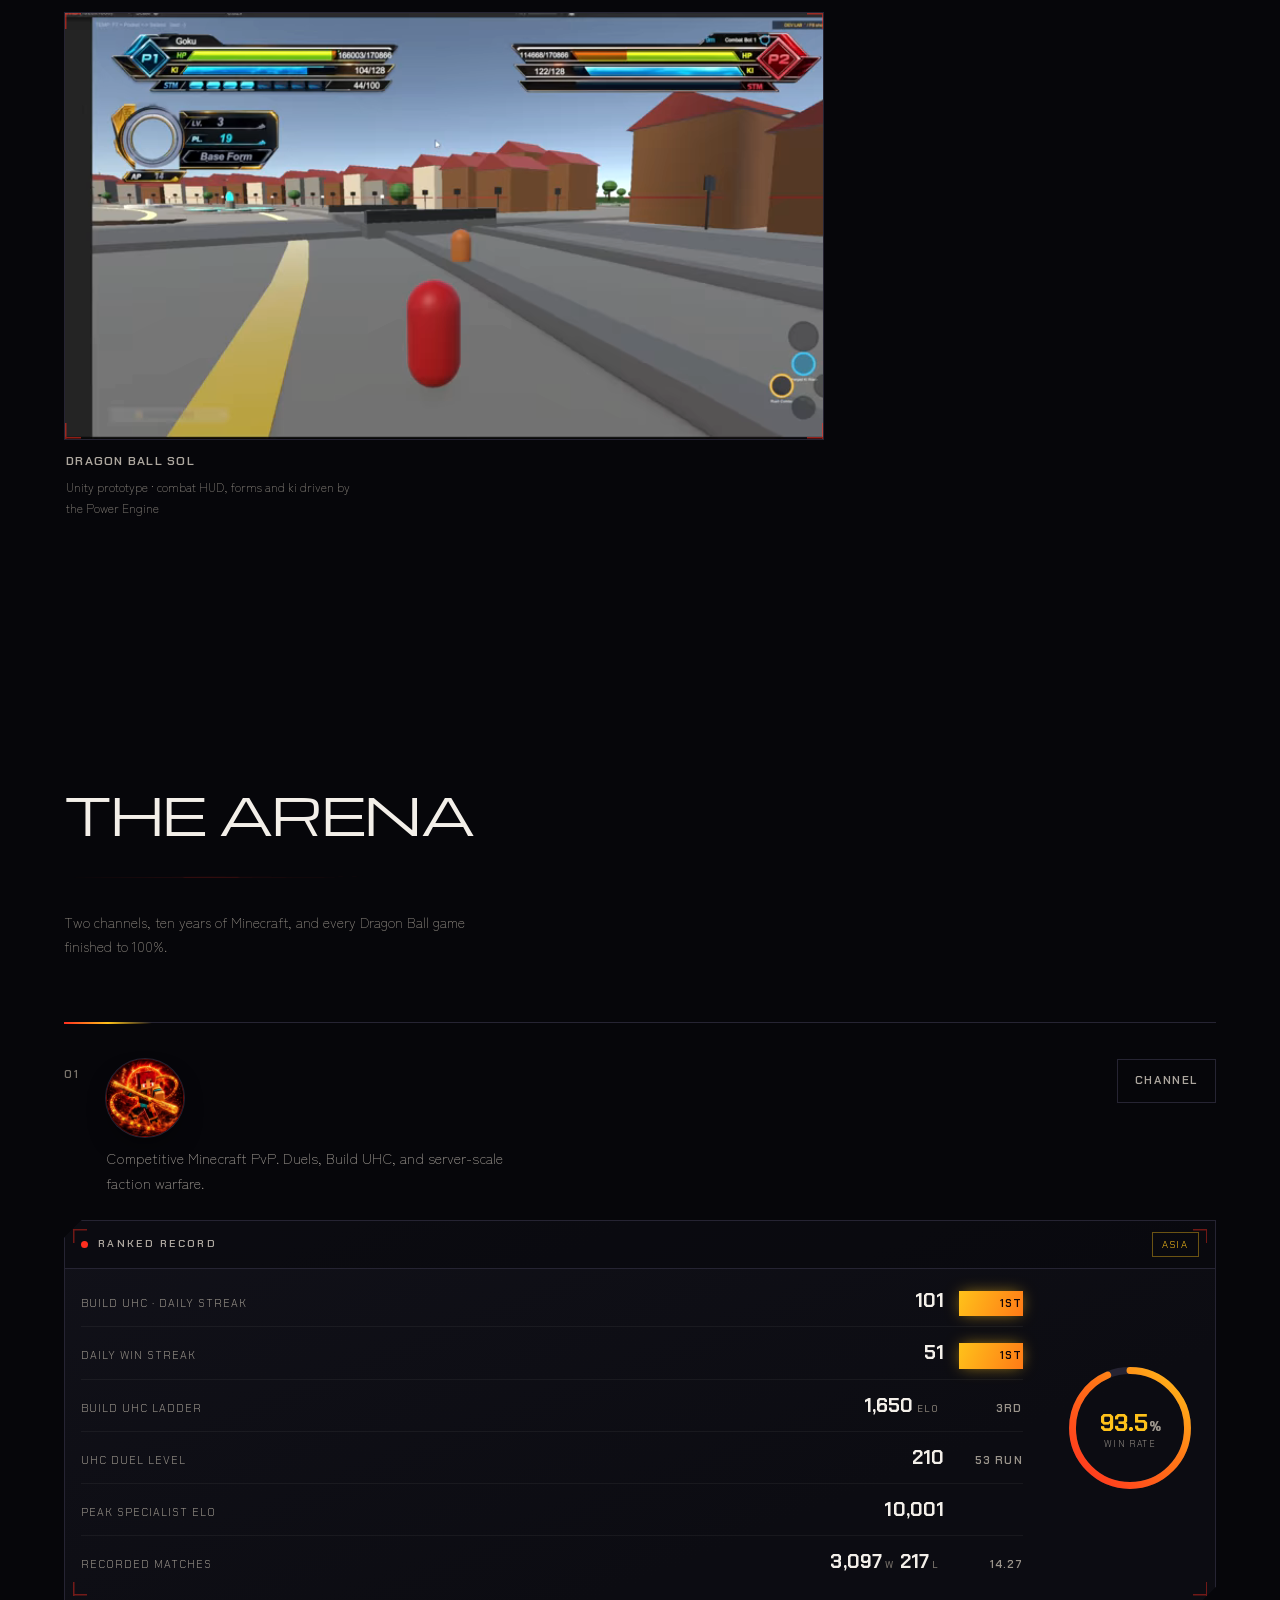
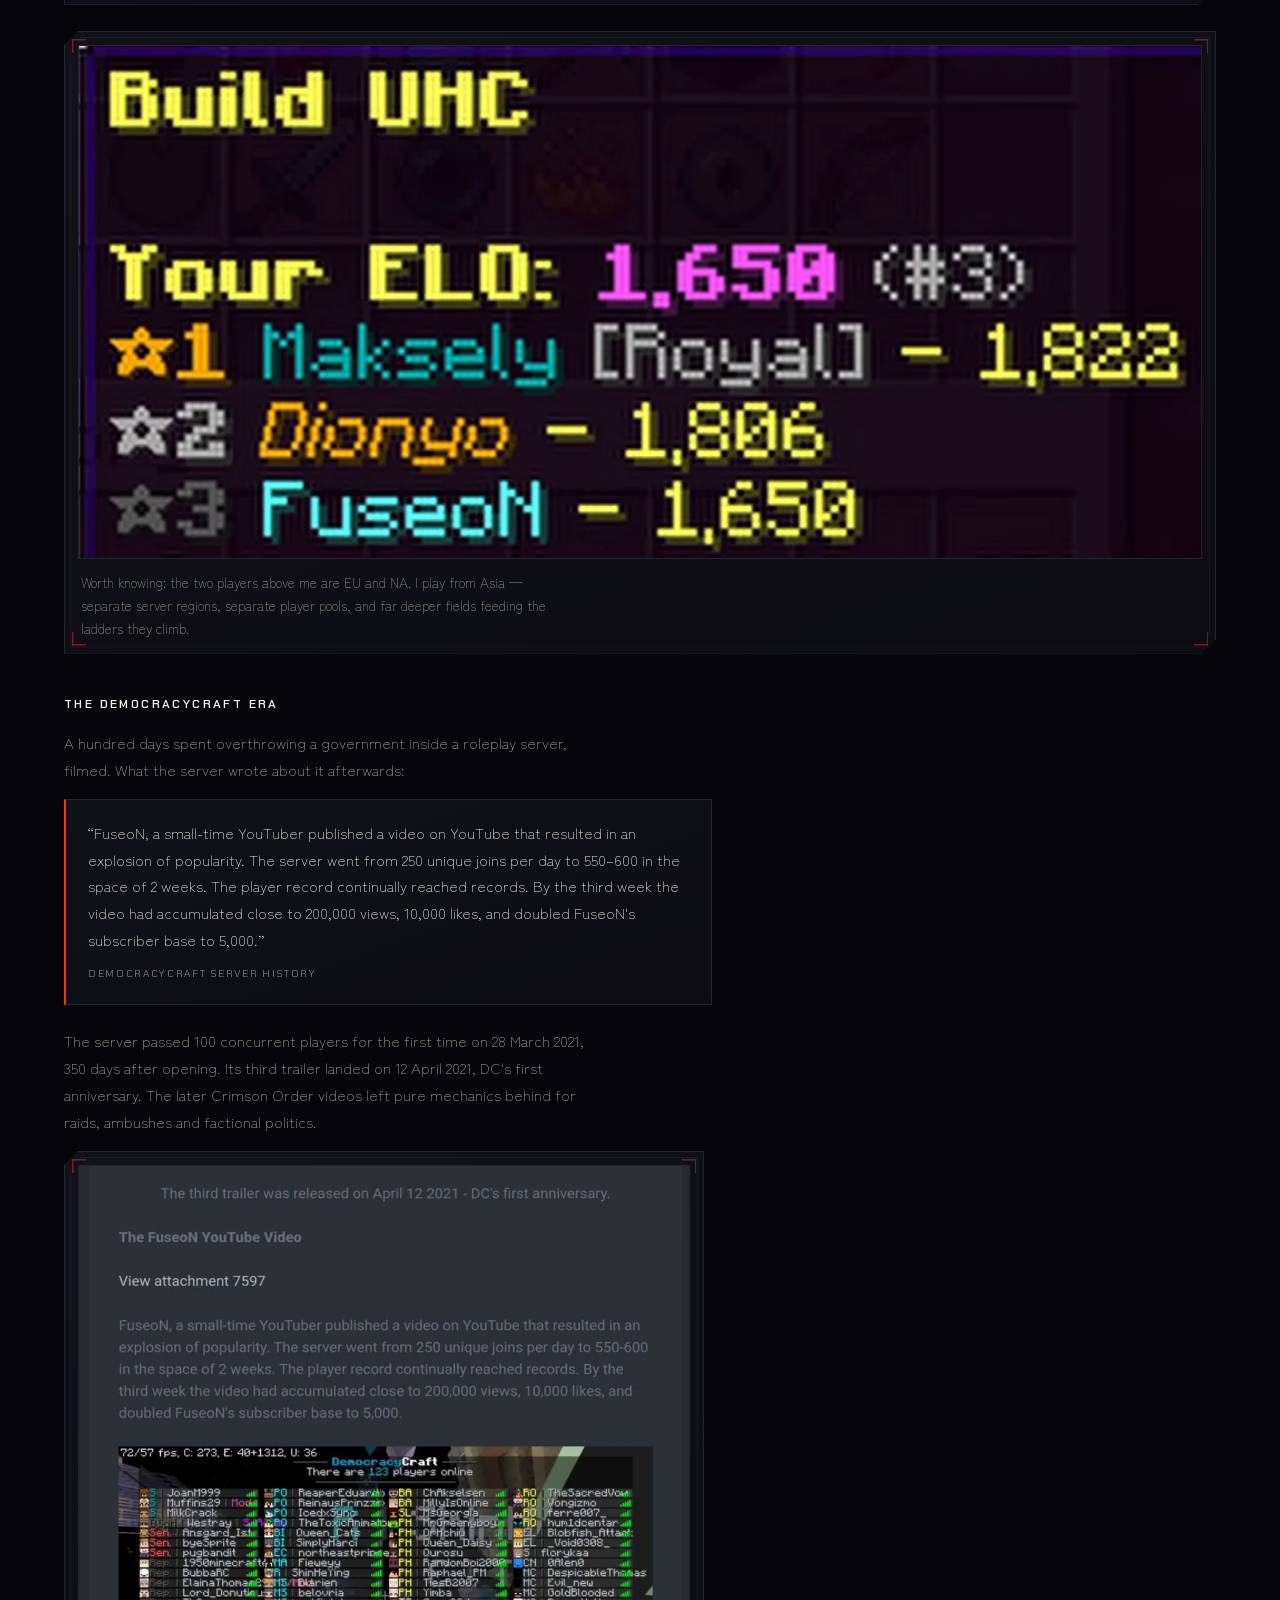
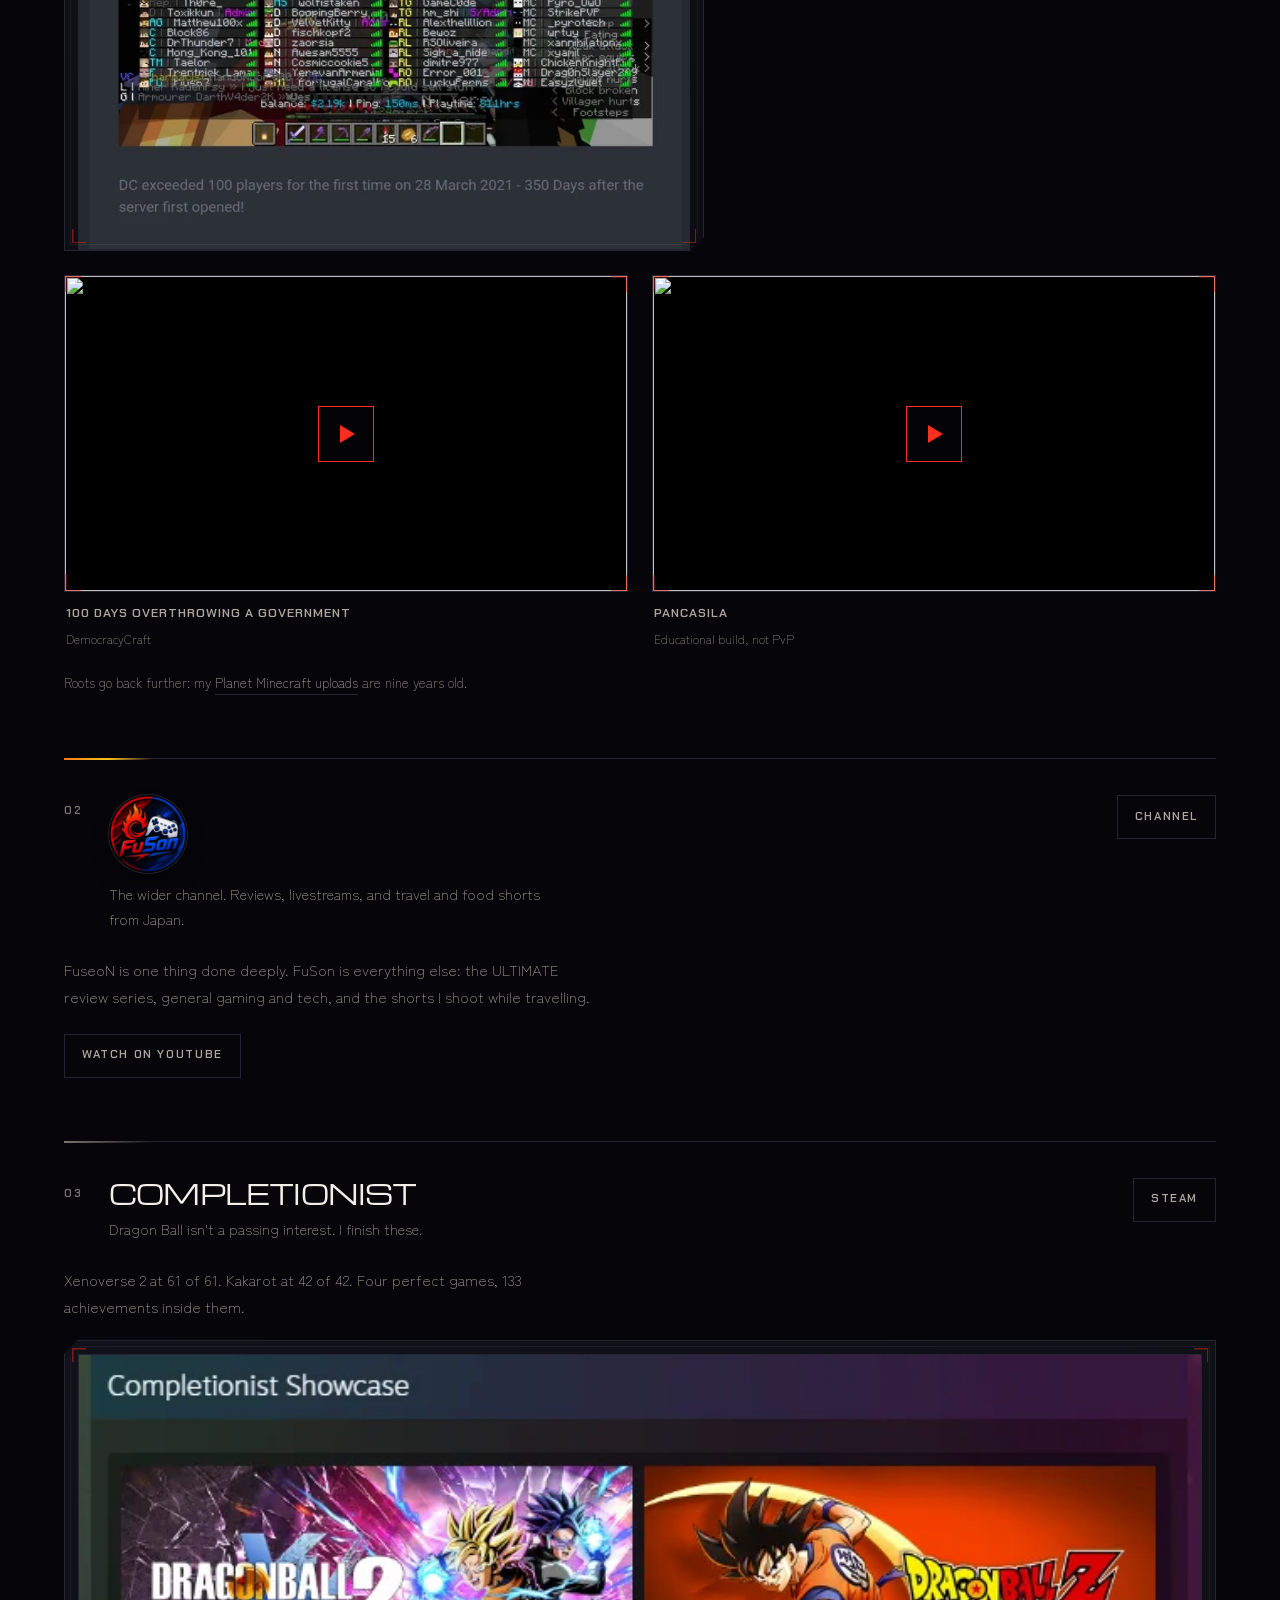
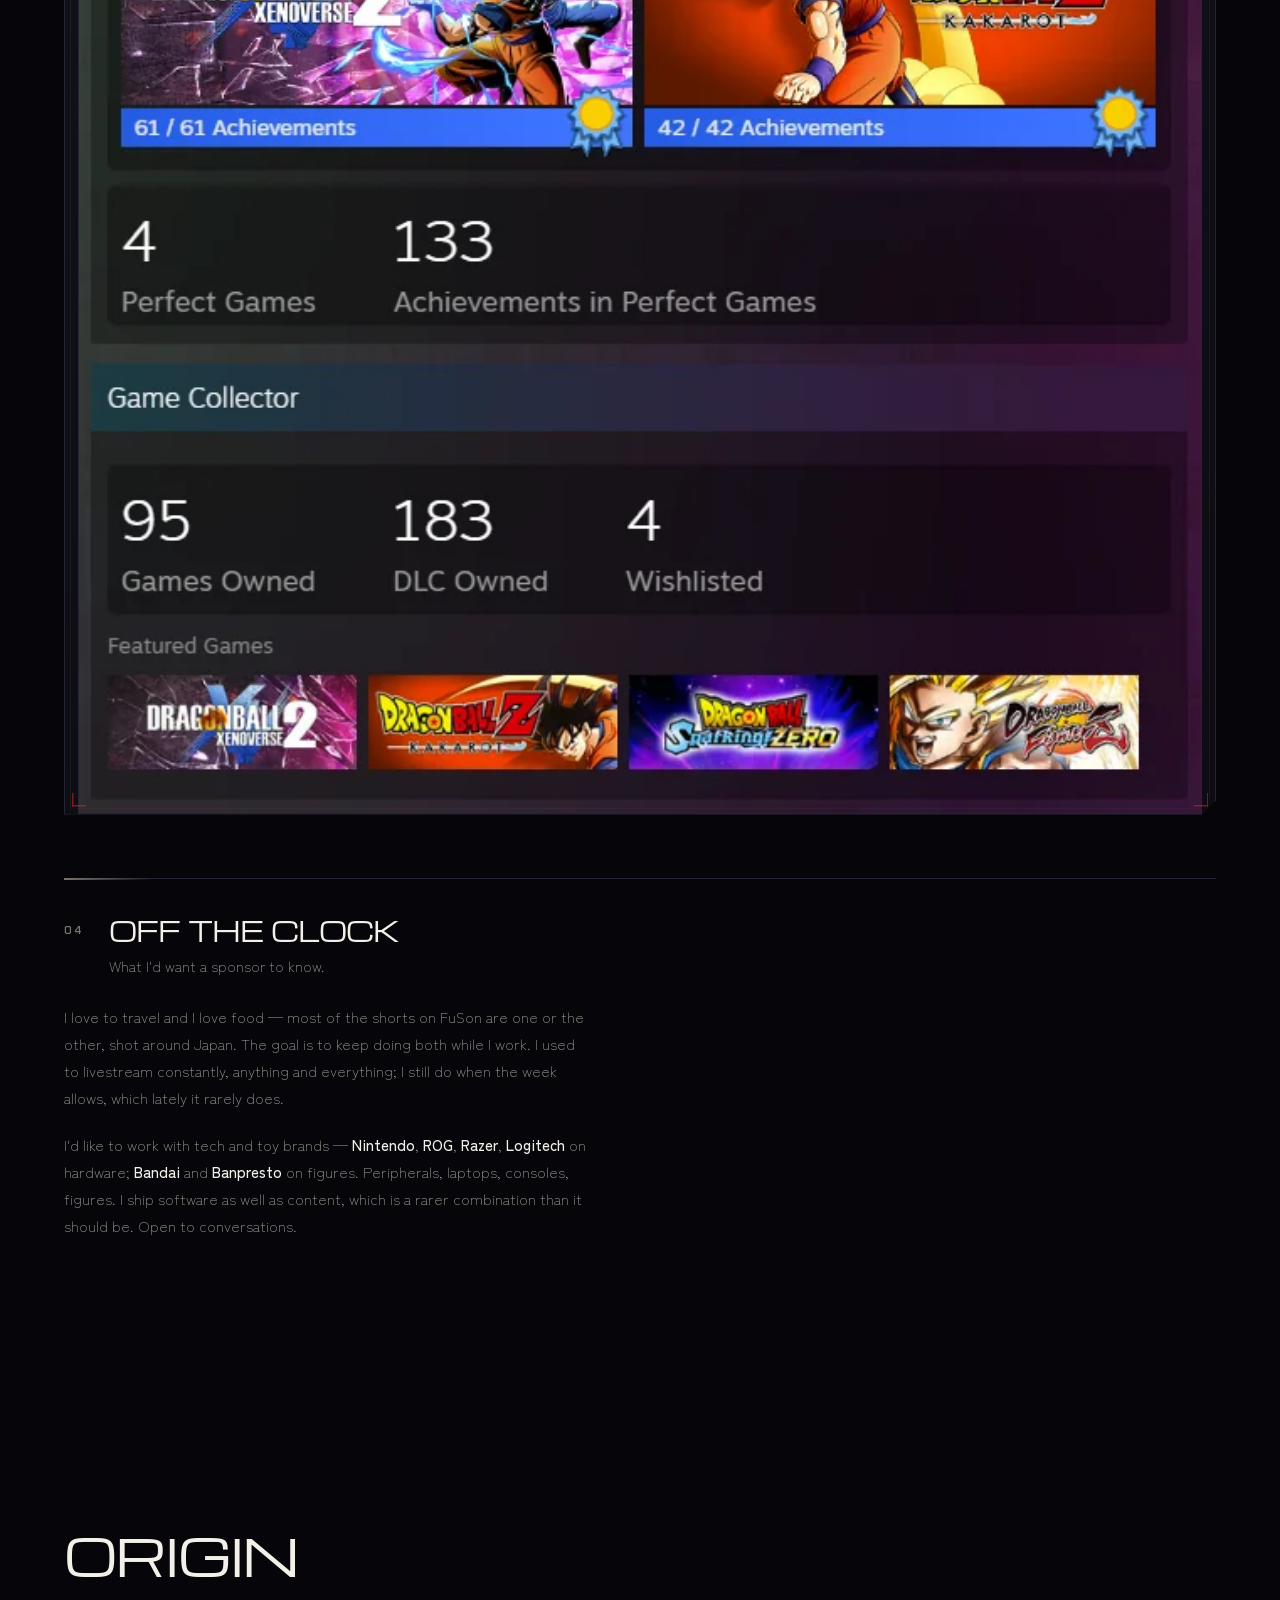
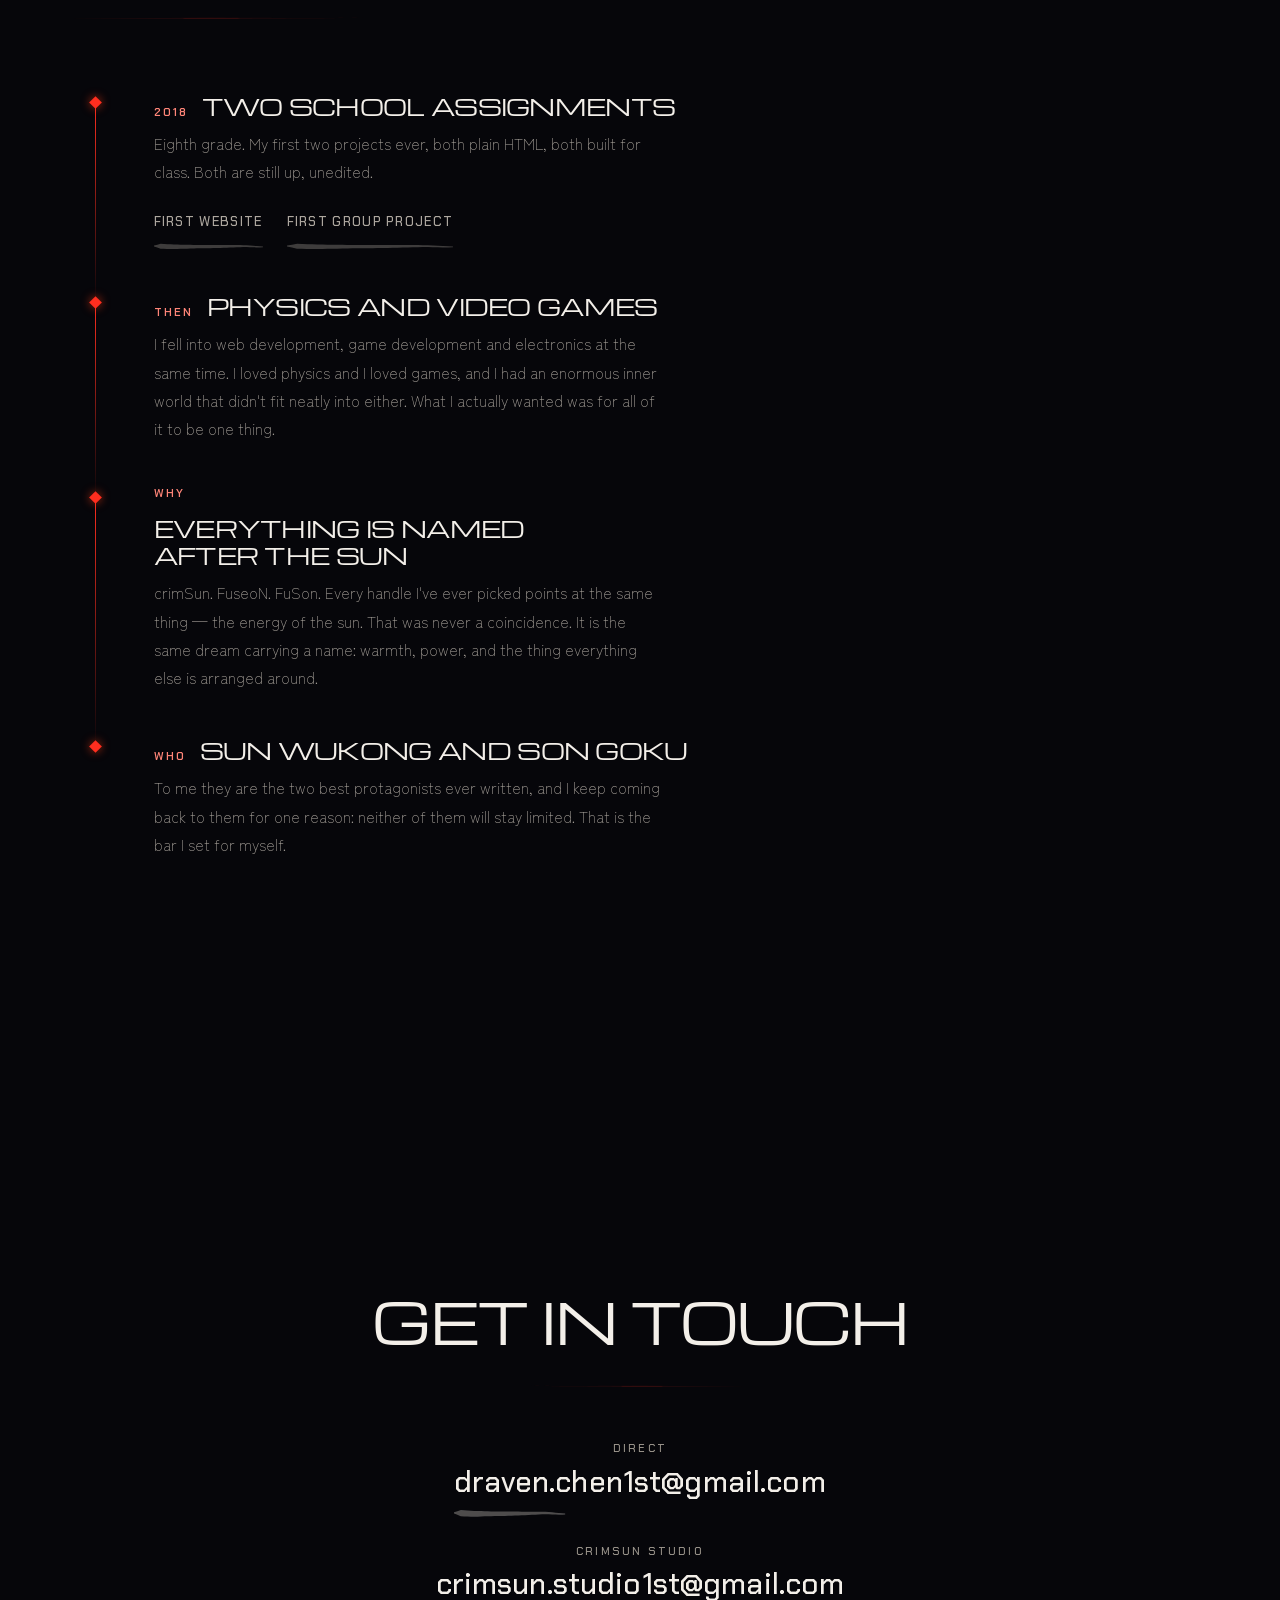
==== commit ab4e7bd3: "Add SNHU academic record and front-end skills to portfolio and resume. Portfolio: an Academic record" ====
--- a/index.html
+++ b/index.html
@@ -4,11 +4,11 @@
 <meta charset="utf-8">
 <meta name="viewport" content="width=device-width, initial-scale=1">
 <title>Draven Chen — Software Engineer · crimSun</title>
-<meta name="description" content="Draven Chen. Software engineer and game systems programmer, open to software engineering and game development roles. Shipped a Godot editor plugin as a paid asset and two WebGL games playable in-browser. Computer Science at SNHU, graduating mid-2027.">
+<meta name="description" content="Draven Chen. Software engineer and game systems programmer, open to software engineering and game development roles. Shipped a Godot editor plugin as a paid asset and two WebGL games playable in-browser. Computer Science at SNHU, 4.00 GPA, graduating mid-2027.">
 <meta name="theme-color" content="#06060A">
 <link rel="canonical" href="https://crimsun-dev.github.io/portfolio/">
 <meta property="og:title" content="Draven Chen — Software Engineer · crimSun">
-<meta property="og:description" content="Shipped a Godot editor plugin as a paid asset and two WebGL games playable in-browser. Computer Science at SNHU, graduating mid-2027. Open to work.">
+<meta property="og:description" content="Shipped a Godot editor plugin as a paid asset and two WebGL games playable in-browser. Computer Science at SNHU, 4.00 GPA, graduating mid-2027. Open to work.">
 <meta property="og:type" content="website">
 <meta property="og:url" content="https://crimsun-dev.github.io/portfolio/">
 <meta property="og:image" content="https://crimsun-dev.github.io/portfolio/assets/img/og-card.png">
@@ -108,7 +108,7 @@
       <h1 class="display"><span class="ln">Draven</span> <span class="ln">Chen</span></h1>
       <div class="rule" data-ink="rule" aria-hidden="true"></div>
       <p class="role">Software engineer <i>·</i> game systems programmer</p>
-      <p class="fact">I've shipped a Godot editor plugin as a paid asset and two WebGL games you can play in this tab, no install. Computer Science at SNHU, graduating mid-2027.</p>
+      <p class="fact">I've shipped a Godot editor plugin as a paid asset and two WebGL games you can play in this tab, no install. Computer Science at SNHU, 4.00 GPA, graduating mid-2027.</p>
 
       <div class="focus" role="group" aria-label="Tailor this portfolio to a role">
         <span class="focus-label" aria-hidden="true">Focus</span>
@@ -227,7 +227,7 @@
       <h2 class="display">The craft</h2>
       <div class="rule" data-ink="mid" aria-hidden="true"></div>
       <p class="head-note">
-        A seal <i class="v" role="img" aria-label="Credly verified"></i> marks a skill independently verified on Credly. The rest are languages I work in daily and coursework I've passed.
+        A seal <i class="v" role="img" aria-label="Credly verified"></i> marks a skill independently verified on Credly. The rest are the languages and tools I ship client work with, and coursework I've passed.
       </p>
     </div>
 
@@ -241,6 +241,23 @@
           <li>C++</li><li>C#</li><li>TypeScript</li><li>JavaScript</li><li>HTML</li>
           <li>Lua (Roblox / Luau)</li>
           <li>Unity</li><li>Roblox Studio</li>
+        </ul>
+      </div>
+      <div class="tier">
+        <div class="tier-mark" data-ink="mid" aria-hidden="true"></div>
+        <h3>Web &amp; front end</h3>
+        <ul>
+          <li>JavaScript (ES6+)</li>
+          <li>React</li>
+          <li>Next.js</li>
+          <li>HTML5 &amp; CSS3</li>
+          <li>Responsive design &amp; media queries</li>
+          <li>Tailwind CSS</li>
+          <li>Node.js &amp; Express</li>
+          <li>PostgreSQL &amp; Prisma</li>
+          <li>Chrome DevTools</li>
+          <li>Playwright &amp; Vitest</li>
+          <li>AI-assisted dev: Claude Code, Cursor</li>
         </ul>
       </div>
       <div class="tier">
@@ -283,6 +300,75 @@
       Thirty-one credentials carry the seal in full, including statistical probability and sampling, computer programming, database administration and development, and web applications.
       <a href="https://www.credly.com/users/draven-chen.90247d30/badges/credly" target="_blank" rel="noopener">Check every seal on Credly<span class="sr"> (opens in a new tab)</span></a>
     </p>
+
+    <!-- ---------- academic record (SNHU degree audit, 13 Nov 2026) ---------- -->
+    <div class="academics">
+      <div class="teasers-head teasers-head--sub">
+        <h3>Academic record</h3>
+        <p>Southern New Hampshire University, BS Computer Science, with minors in Psychology, Applied Mathematics and Creative Writing. Figures from the university's degree audit dated 13 November 2026.</p>
+      </div>
+
+      <div class="edu-grid">
+        <div class="record">
+          <div class="record-bar">
+            <span class="record-live" aria-hidden="true"></span>
+            <span class="record-title">Degree progress</span>
+            <span class="record-region">SNHU</span>
+          </div>
+          <div class="record-body">
+            <ul class="record-rows">
+              <li><i>Cumulative GPA</i><b>4.00<span>/ 4.00</span></b><em class="gold">Max</em></li>
+              <li><i>Credits applied</i><b>90<span>/ 120</span></b><em>75%</em></li>
+              <li><i>Requirements met</i><b>70<span>%</span></b><em></em></li>
+              <li><i>Courses graded at SNHU</i><b>4<span>courses</span></b><em class="gold">All A</em></li>
+              <li><i>Graduating</i><b>Mid-2027</b><em></em></li>
+            </ul>
+            <figure class="gauge" data-gauge="75">
+              <svg viewBox="0 0 120 120" aria-hidden="true" focusable="false">
+                <defs>
+                  <linearGradient id="gaugeGradEdu" x1="0" y1="0" x2="1" y2="1">
+                    <stop offset="0" stop-color="#FF2E1F"></stop>
+                    <stop offset="0.6" stop-color="#FF7A16"></stop>
+                    <stop offset="1" stop-color="#FFC21A"></stop>
+                  </linearGradient>
+                </defs>
+                <circle class="gauge-track" cx="60" cy="60" r="50"></circle>
+                <circle class="gauge-fill" cx="60" cy="60" r="50" style="stroke:url(#gaugeGradEdu)"></circle>
+              </svg>
+              <figcaption><b data-gauge-num>0</b><i>Credits</i></figcaption>
+            </figure>
+          </div>
+          <span class="brackets" aria-hidden="true"></span>
+          <span class="record-sweep" aria-hidden="true"></span>
+        </div>
+
+        <div class="record">
+          <div class="record-bar">
+            <span class="record-live" aria-hidden="true"></span>
+            <span class="record-title">Transcript · graded courses</span>
+            <span class="record-region">All A</span>
+          </div>
+          <ul class="record-rows record-rows--courses">
+            <li><i>CS 300</i><b>Data Structures &amp; Algorithms: Analysis and Design</b><em class="gold">A</em></li>
+            <li><i>CS 305</i><b>Software Security</b><em class="gold">A</em></li>
+            <li><i>CS 210</i><b>Programming Languages</b><em class="gold">A</em></li>
+            <li><i>MAT 350</i><b>Applied Linear Algebra</b><em class="gold">A</em></li>
+          </ul>
+          <div class="record-sub">In progress · Oct–Dec 2026</div>
+          <ul class="record-rows record-rows--courses">
+            <li><i>CS 360</i><b>Mobile Architecture &amp; Programming</b><em>Now</em></li>
+            <li><i>CS 320</i><b>Software Testing, Automation &amp; QA</b><em>Now</em></li>
+            <li><i>ENG 226</i><b>Introduction to Creative Writing</b><em>Now</em></li>
+          </ul>
+          <span class="brackets" aria-hidden="true"></span>
+          <span class="record-sweep" aria-hidden="true"></span>
+        </div>
+      </div>
+
+      <p class="tier-foot">
+        Credit already applied toward the degree also covers Operating Platforms, Database Systems, the Software Development Lifecycle, System Analysis and Design, Discrete Mathematics, Applied Statistics, Calculus I and calculus-based Physics I, transferred from Broward College and Sampoerna University or awarded for prior learning, including the Google IT Support Professional Certificate.
+      </p>
+    </div>
   </div>
 </section>
 
@@ -315,7 +401,7 @@
         <a href="https://github.com/crimSun-dev" target="_blank" rel="noopener">
           <span class="wash" aria-hidden="true"></span>
           <h3>GitHub</h3>
-          <p>Personal projects: engine tooling, a TypeScript Model Context Protocol integration, and everything I build outside coursework.</p>
+          <p>Personal projects: engine tooling, and TypeScript MCP servers that connect AI coding agents to a live Chrome browser through the DevTools Protocol and to Android Studio. Everything I build outside coursework.</p>
           <span class="url">github.com/crimSun-dev<span class="sr"> (opens in a new tab)</span></span>
         </a>
       </li>
@@ -341,7 +427,7 @@
     <!-- ---------- web development ---------- -->
     <div class="teasers-head teasers-head--sub webdev-head">
       <h3>Web development</h3>
-      <p>Full-stack client work. Front end, back end, database, deploy.</p>
+      <p>Full-stack client work in Next.js, React and TypeScript on PostgreSQL. Front end, back end, database, deploy.</p>
     </div>
     <ul class="tiles tiles--wide webdev">
       <li class="tile">
@@ -357,7 +443,7 @@
           </span>
           <span class="tile-foot">
             <b>k-nity.com</b>
-            <i>Full-stack build for a Jakarta company running study and performing-arts programmes in Korea. Marketing site, multi-step application flow, and an admin side on PostgreSQL.<span class="sr"> — opens k-nity.com in a new tab</span></i>
+            <i>Full-stack Next.js build for a Jakarta company running study and performing-arts programmes in Korea. Marketing site, multi-step application flow, and an admin side on PostgreSQL.<span class="sr"> — opens k-nity.com in a new tab</span></i>
           </span>
         </a>
       </li>
@@ -374,7 +460,7 @@
           </span>
           <span class="tile-foot">
             <b>CK Coaching Group</b>
-            <i>ajarin.org<span class="sr"> — opens in a new tab</span></i>
+            <i>ajarin.org · Next.js, React and Prisma on PostgreSQL, with Playwright end-to-end tests.<span class="sr"> — opens in a new tab</span></i>
           </span>
         </a>
       </li>
--- a/assets/style.css
+++ b/assets/style.css
@@ -862,12 +862,13 @@
 .lb-close:hover,.lb-close:focus-visible{border-color:var(--crim);color:var(--ink)}
 
 /* --- craft --- */
-.tiers{display:grid;grid-template-columns:repeat(auto-fit,minmax(220px,1fr));gap:clamp(30px,4.5vw,64px)}
+.tiers{display:grid;grid-template-columns:repeat(auto-fit,minmax(200px,1fr));gap:clamp(30px,4.5vw,64px)}
 .tier-mark{height:26px;width:100%;margin:0 0 20px}
 .tier-mark .ink-svg path{fill:var(--ink)}
 .tier:nth-child(1) .tier-mark .ink-svg path{fill:var(--crim)}
 .tier:nth-child(2) .tier-mark .ink-svg path{fill:var(--ember)}
-.tier:nth-child(3) .tier-mark .ink-svg path{fill:var(--ink-3)}
+.tier:nth-child(3) .tier-mark .ink-svg path{fill:var(--ink-2)}
+.tier:nth-child(4) .tier-mark .ink-svg path{fill:var(--ink-3)}
 
 .tier h3{
   margin:0 0 16px;font-family:var(--f-hud);font-weight:600;font-size:13px;
@@ -882,7 +883,7 @@
 }
 .tier li:hover{color:var(--ink);padding-left:8px}
 .tier:nth-child(1) li{font-size:17px;color:var(--ink)}
-.tier:nth-child(3) li{font-size:13.5px;color:var(--ink-3)}
+.tier:nth-child(4) li{font-size:13.5px;color:var(--ink-3)}
 .tier li:last-child{border-bottom:0}
 
 .v{
@@ -1258,6 +1259,24 @@
 }
 .record:hover .record-sweep{animation:rec-sweep 2.2s var(--ease) infinite}
 @keyframes rec-sweep{0%{transform:translateY(-140%)}100%{transform:translateY(360%)}}
+
+/* ---------- academic record: the same scouter panel, read off the degree audit ---------- */
+.academics{margin:clamp(56px,9vh,104px) 0 0}
+.edu-grid{display:grid;grid-template-columns:repeat(auto-fit,minmax(min(100%,380px),1fr));gap:clamp(16px,2.4vw,26px);align-items:start}
+.edu-grid .record{margin:0}
+.edu-grid .record-rows em{text-align:center}
+.academics .tier-foot{margin-top:clamp(22px,3.5vh,36px)}
+.record-rows--courses{padding:4px 16px 10px}
+.record-rows--courses li{grid-template-columns:64px minmax(0,1fr) 52px}
+.record-rows--courses b{
+  white-space:normal;font-family:var(--f-text);font-weight:500;
+  font-size:14.5px;line-height:1.4;letter-spacing:0;color:var(--ink-2);
+}
+.record-rows--courses em{text-align:center}
+.record-sub{
+  padding:12px 16px 2px;border-top:1px solid var(--hairline);
+  font-family:var(--f-hud);font-size:10px;letter-spacing:.2em;text-transform:uppercase;color:var(--ink-3);
+}
 
 .proofs{display:grid;gap:clamp(16px,2.4vw,26px);margin:0 0 8px}
 .frame--wide{max-width:640px}
@@ -1529,6 +1548,8 @@
   .record-rows{width:100%}
   .record-rows li{grid-template-columns:minmax(0,1fr) auto;row-gap:2px}
   .record-rows em{grid-column:2;text-align:right}
+  .record-rows--courses li{grid-template-columns:56px minmax(0,1fr) 46px}
+  .record-rows--courses em{grid-column:auto;text-align:center}
   .reels{grid-template-columns:1fr}
   .arc li{padding-left:38px}
   .arc li::before{left:12px}
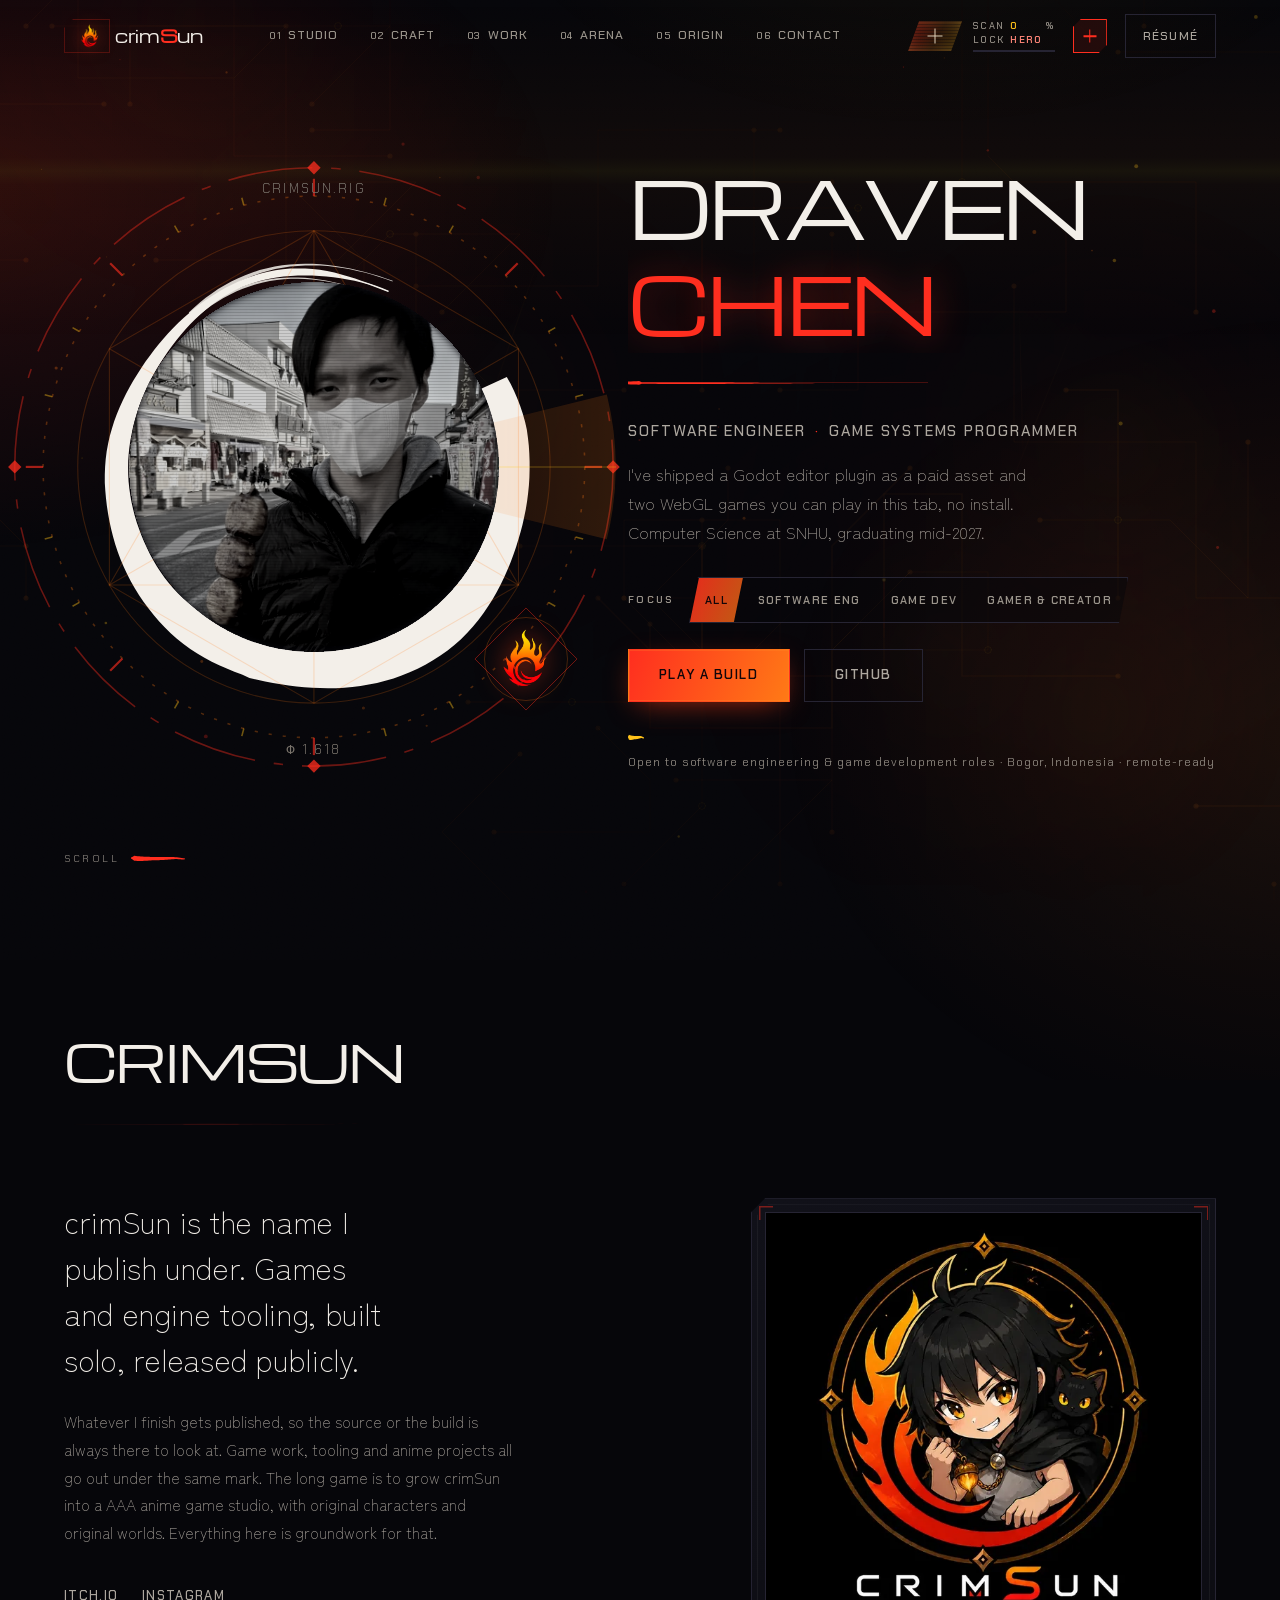
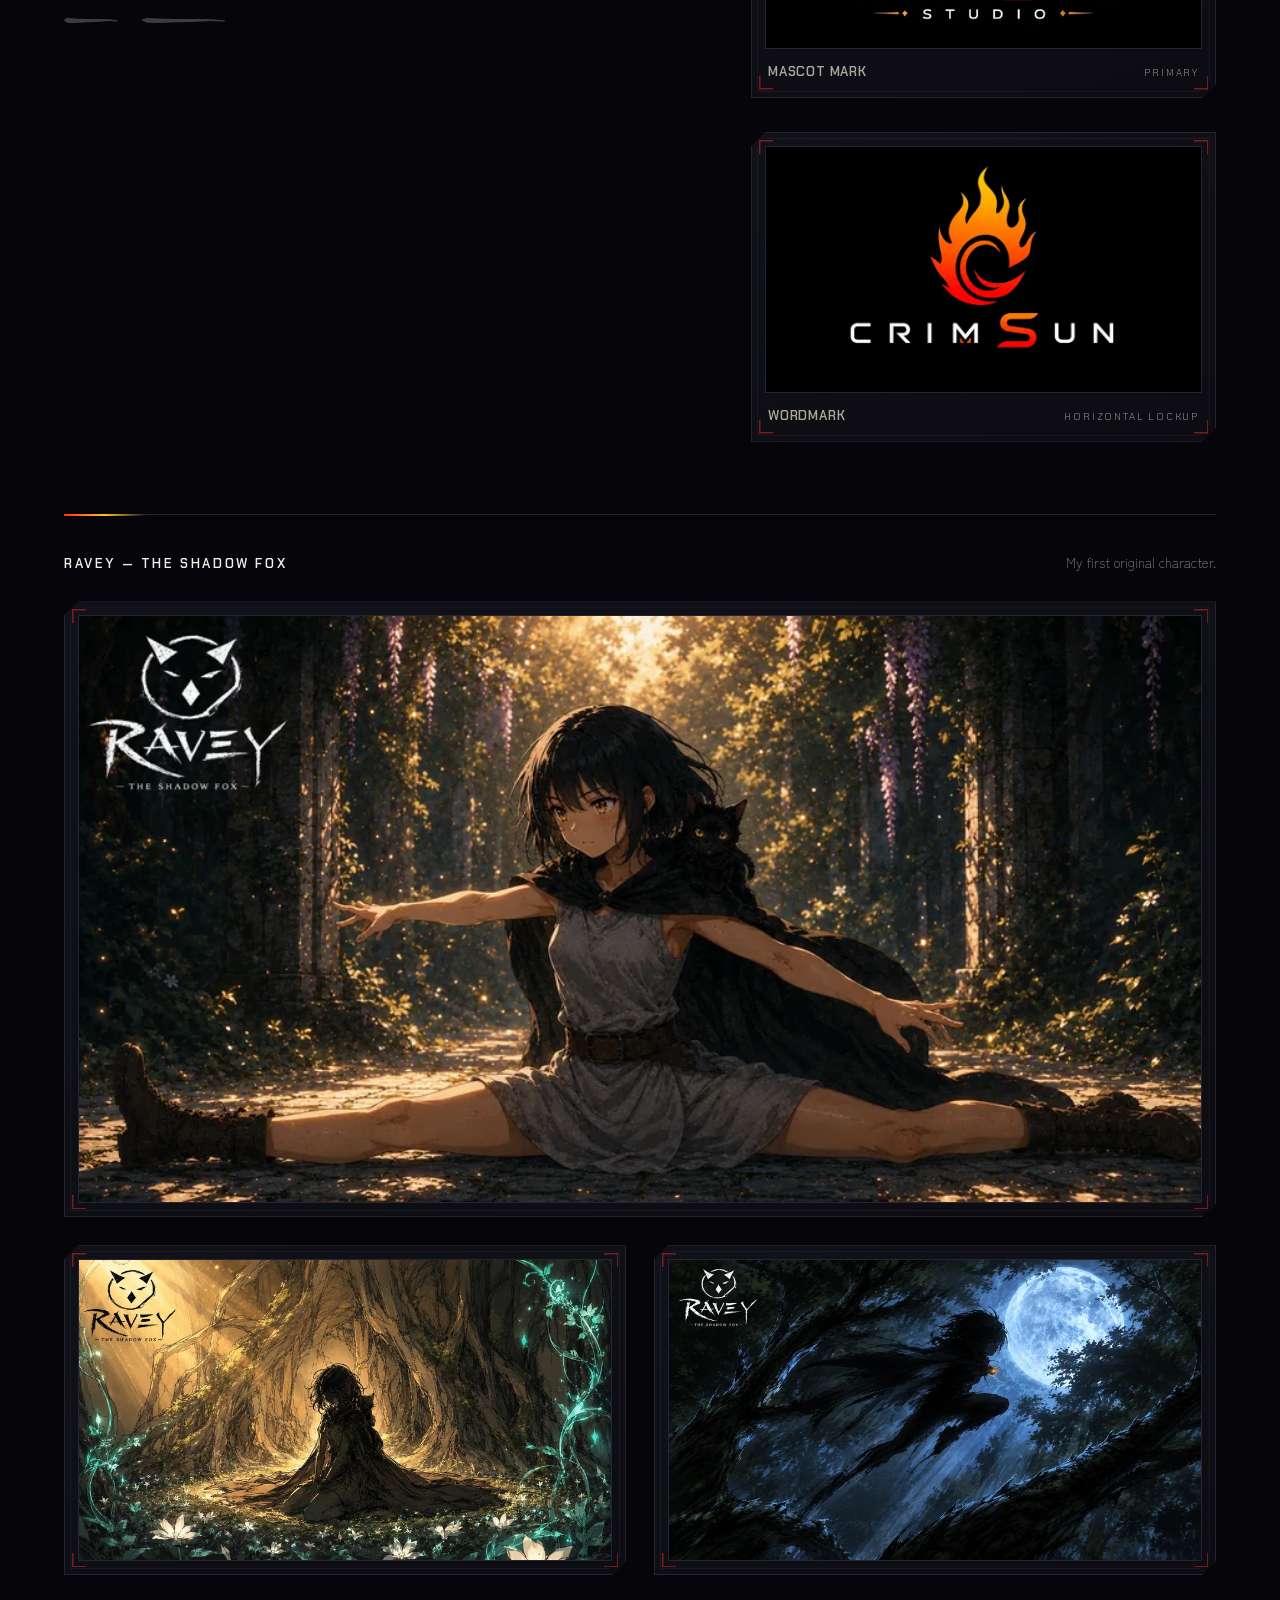
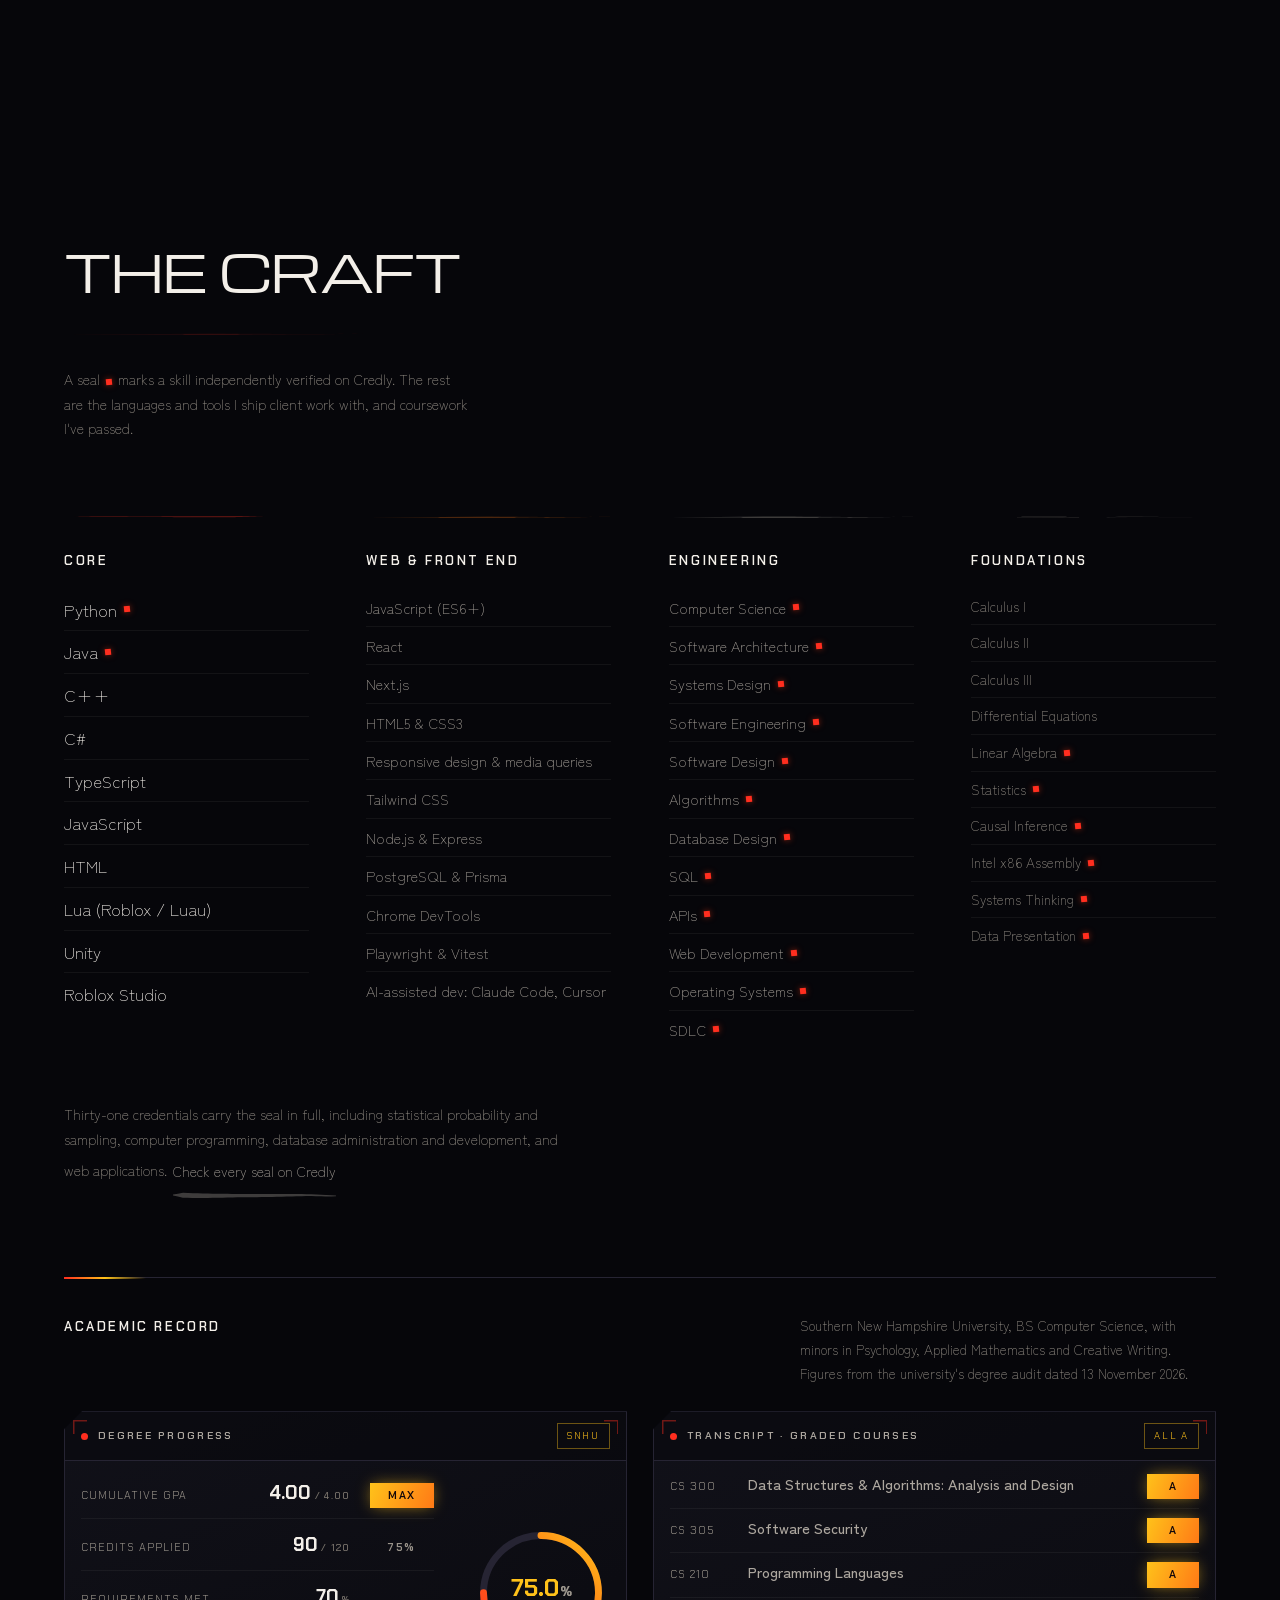
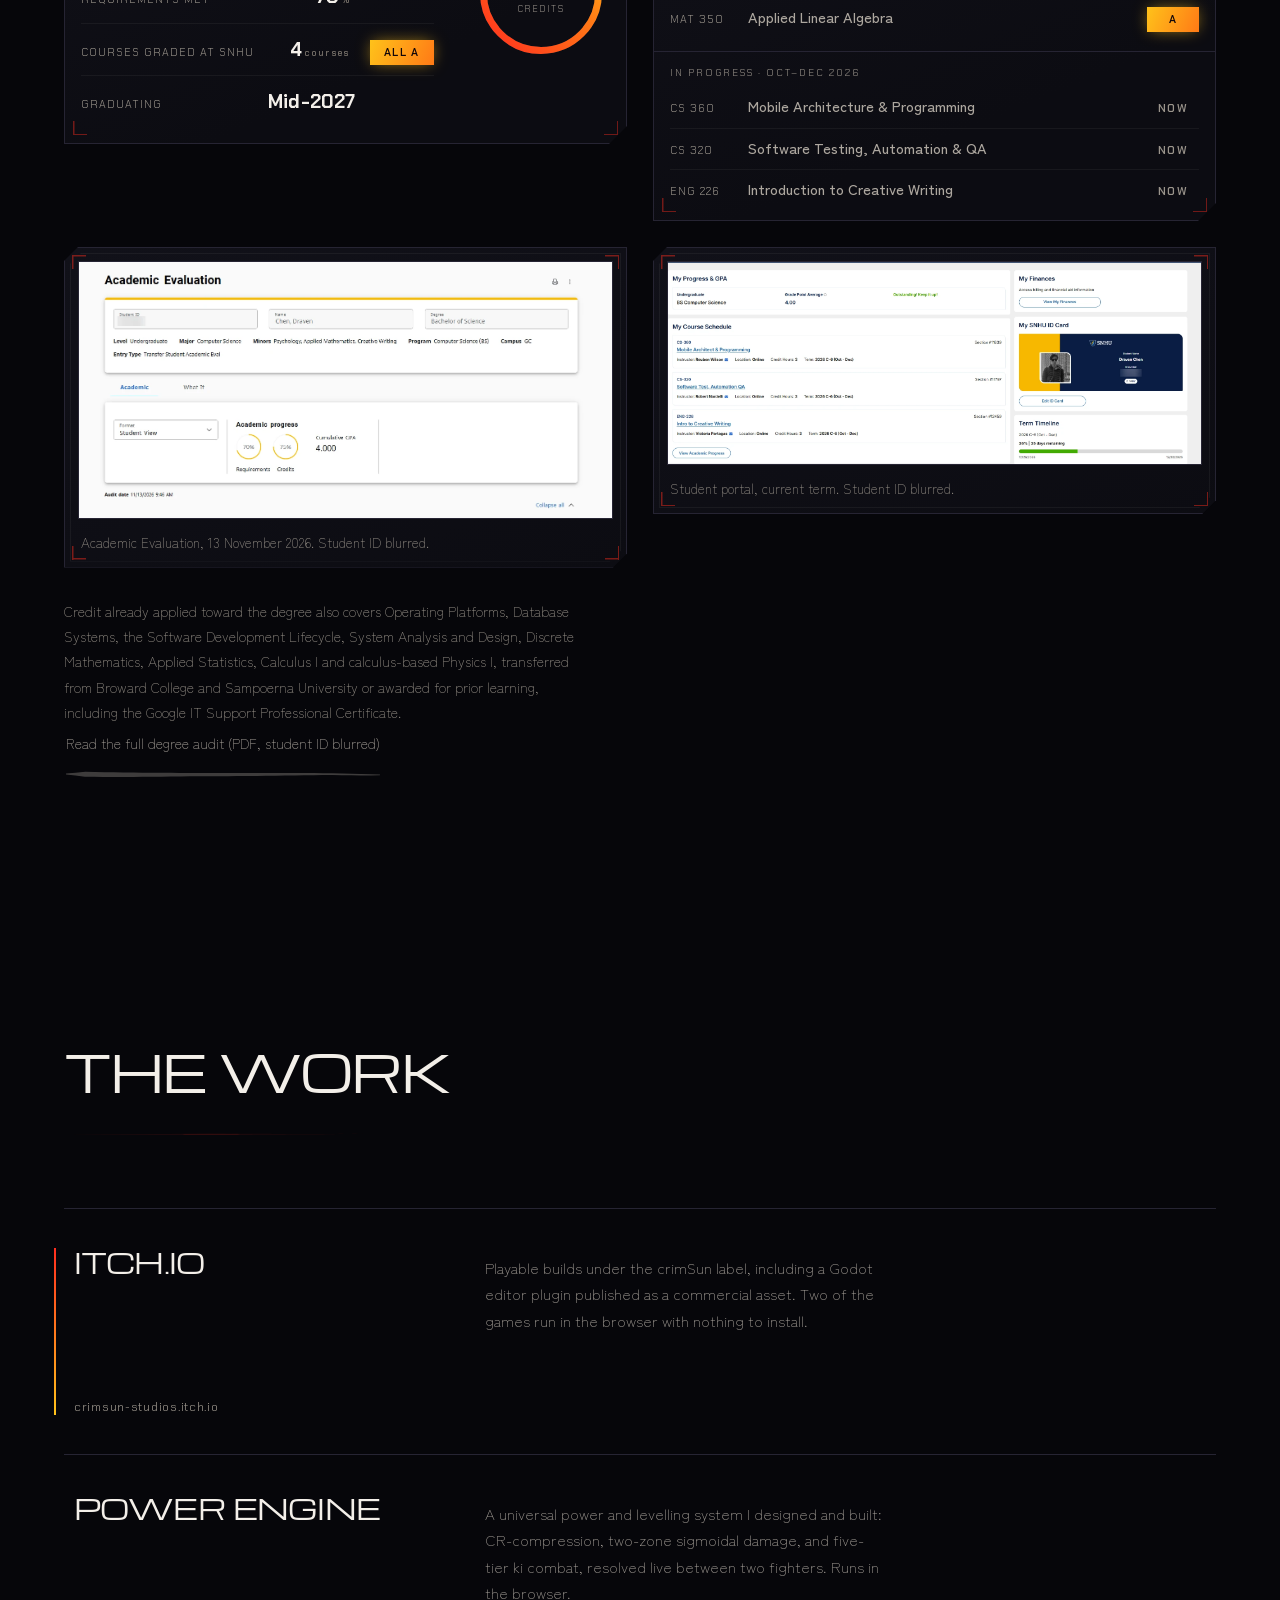
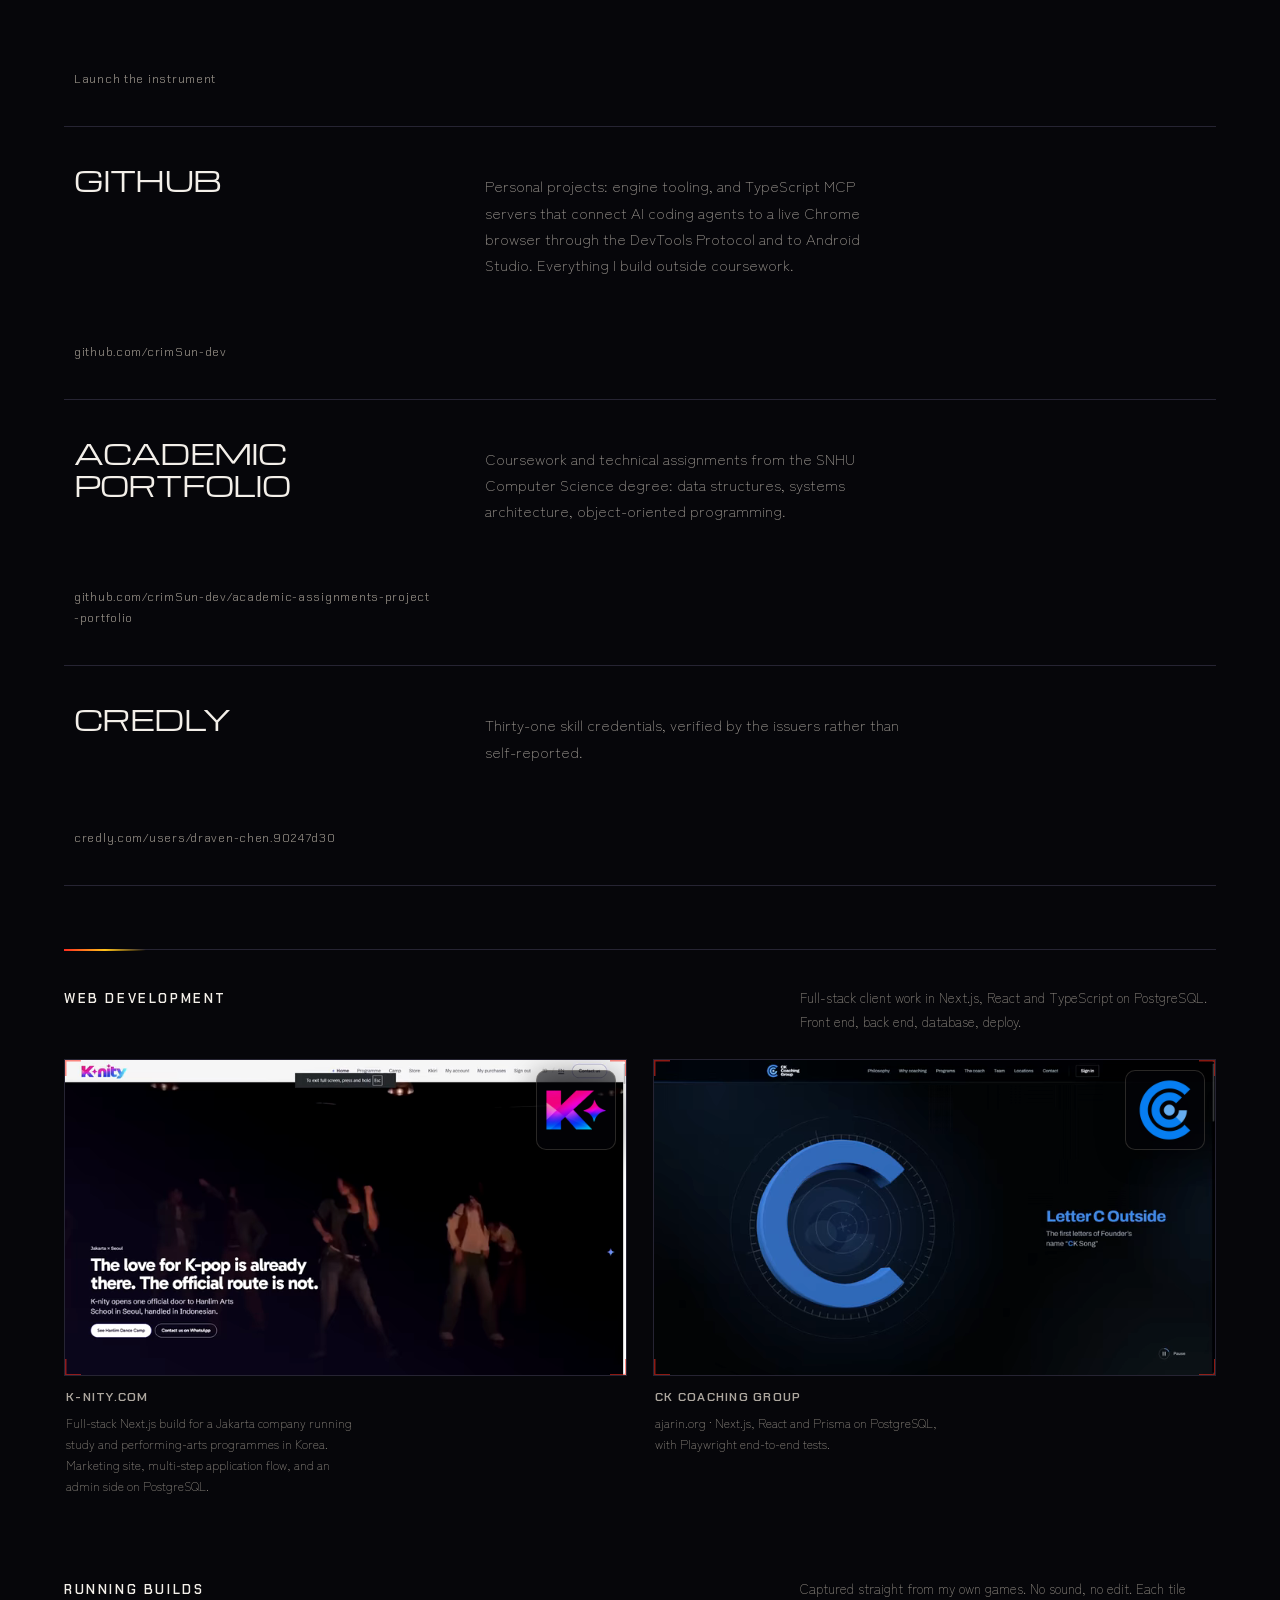
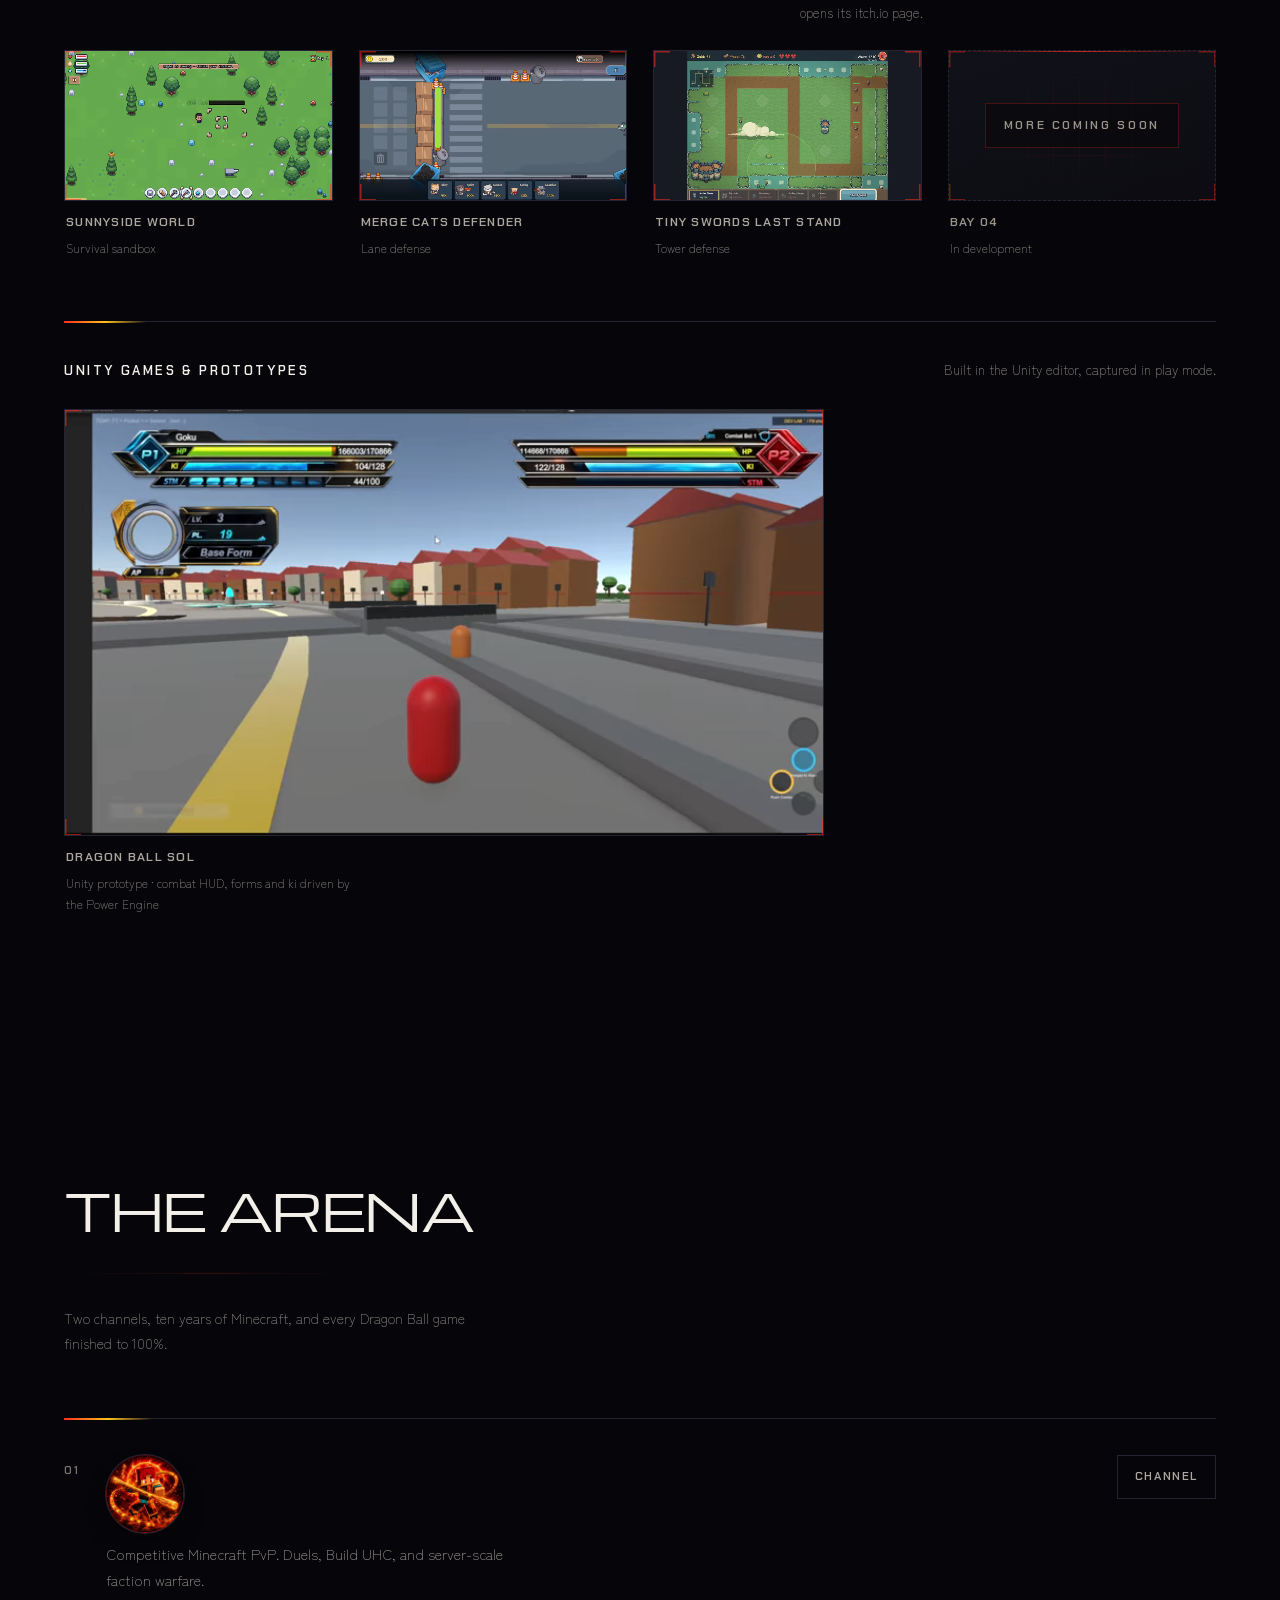
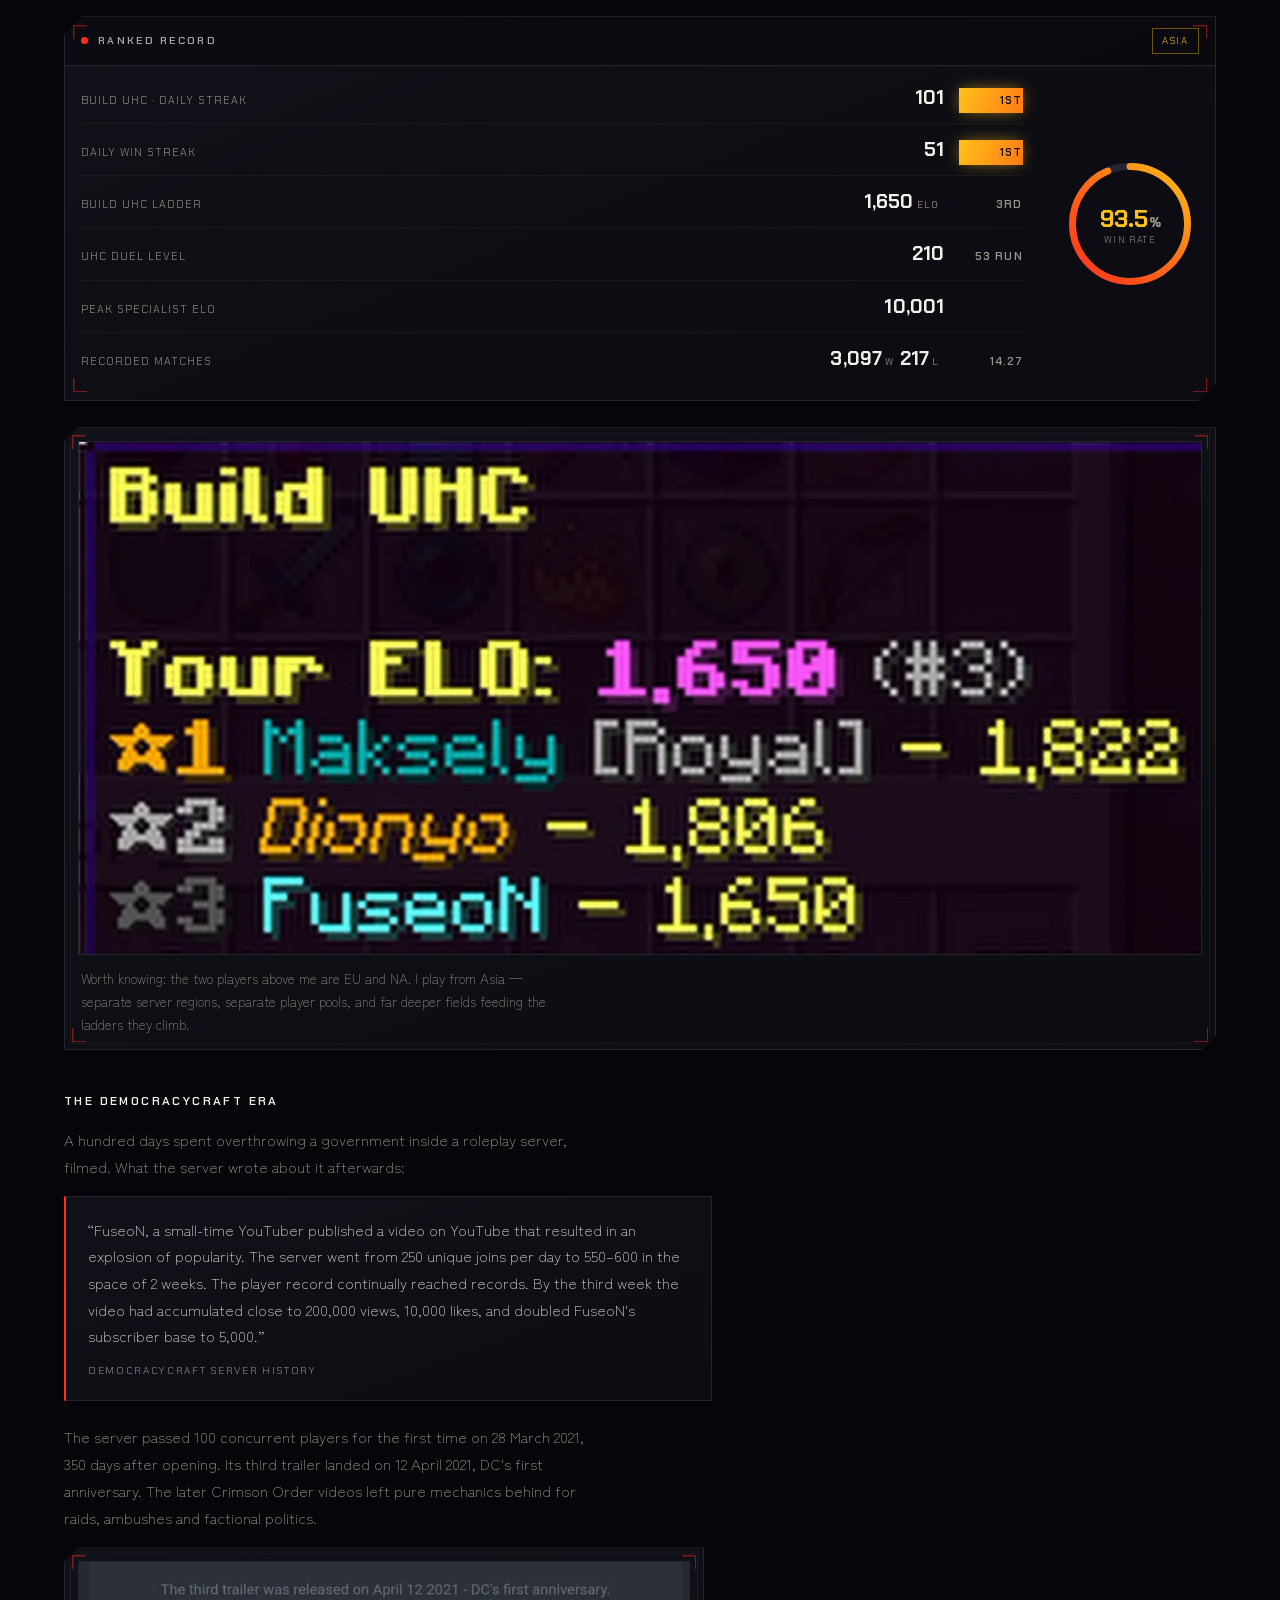
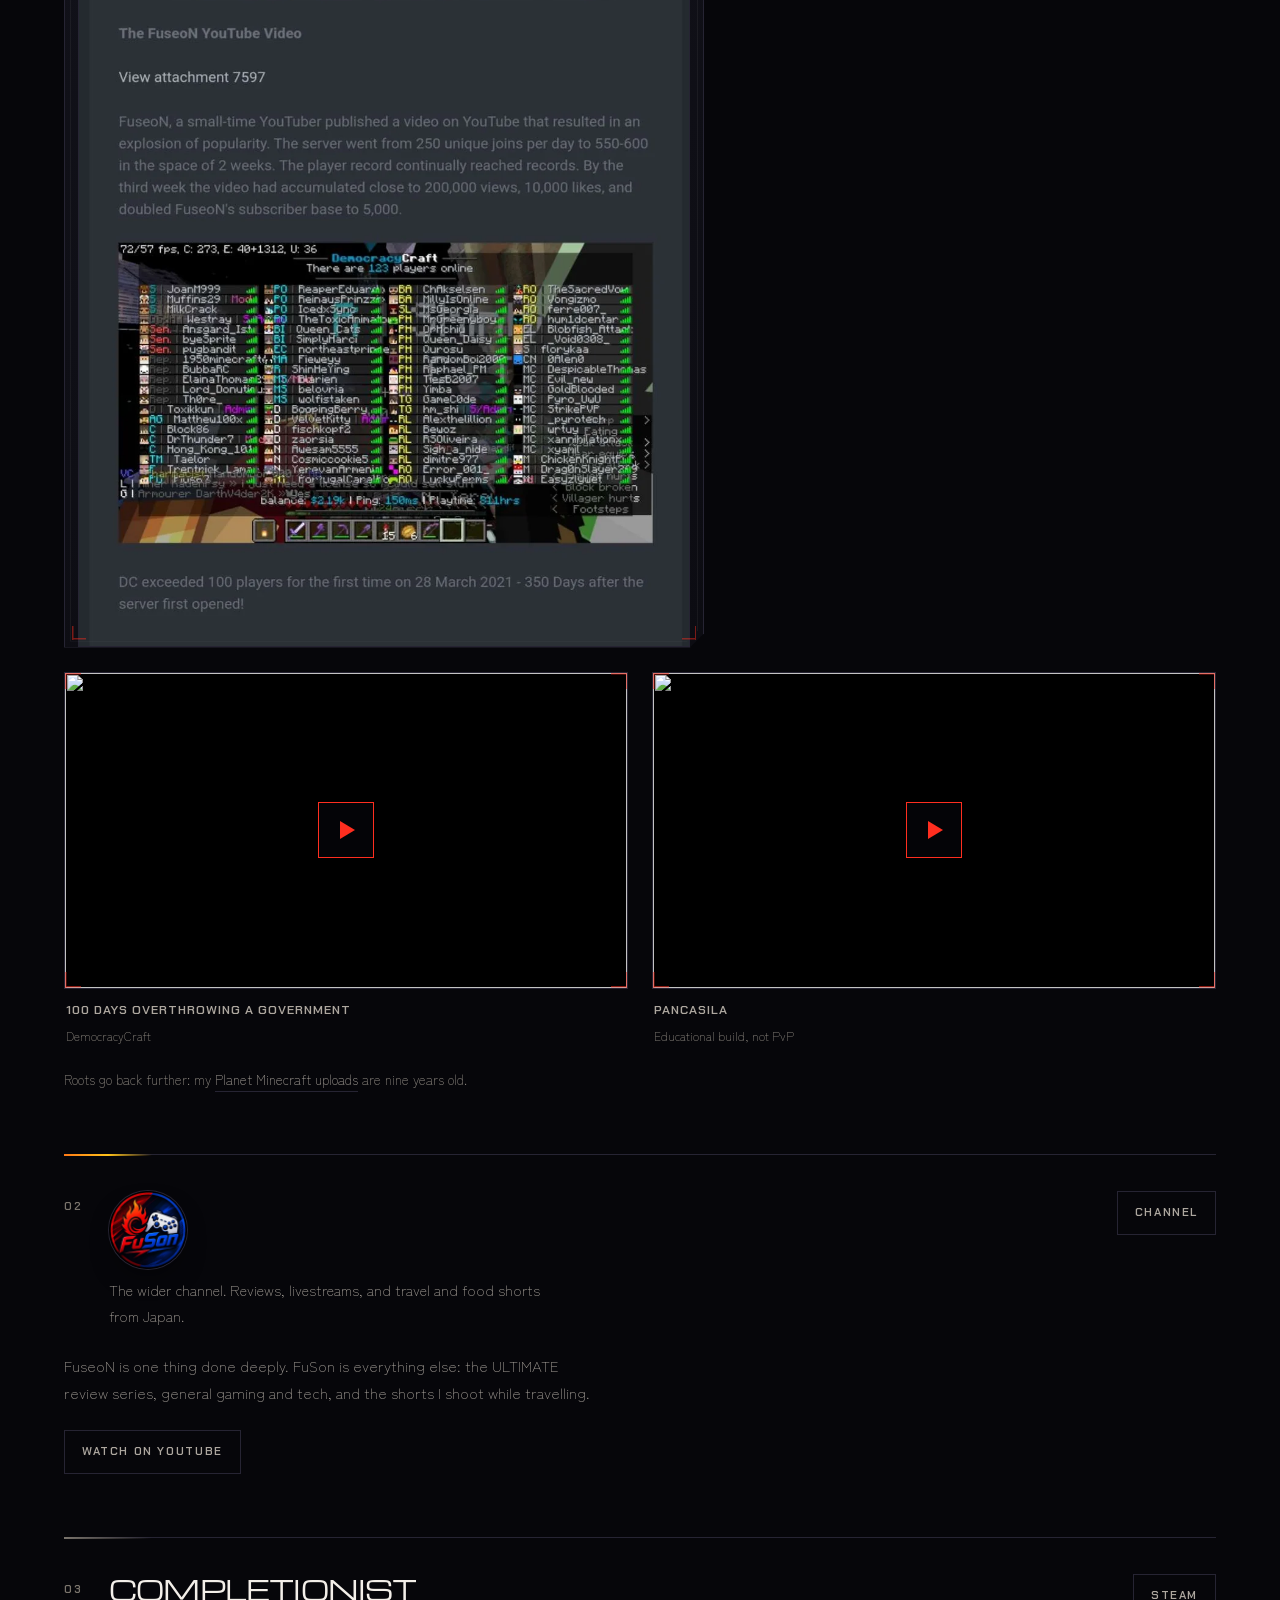
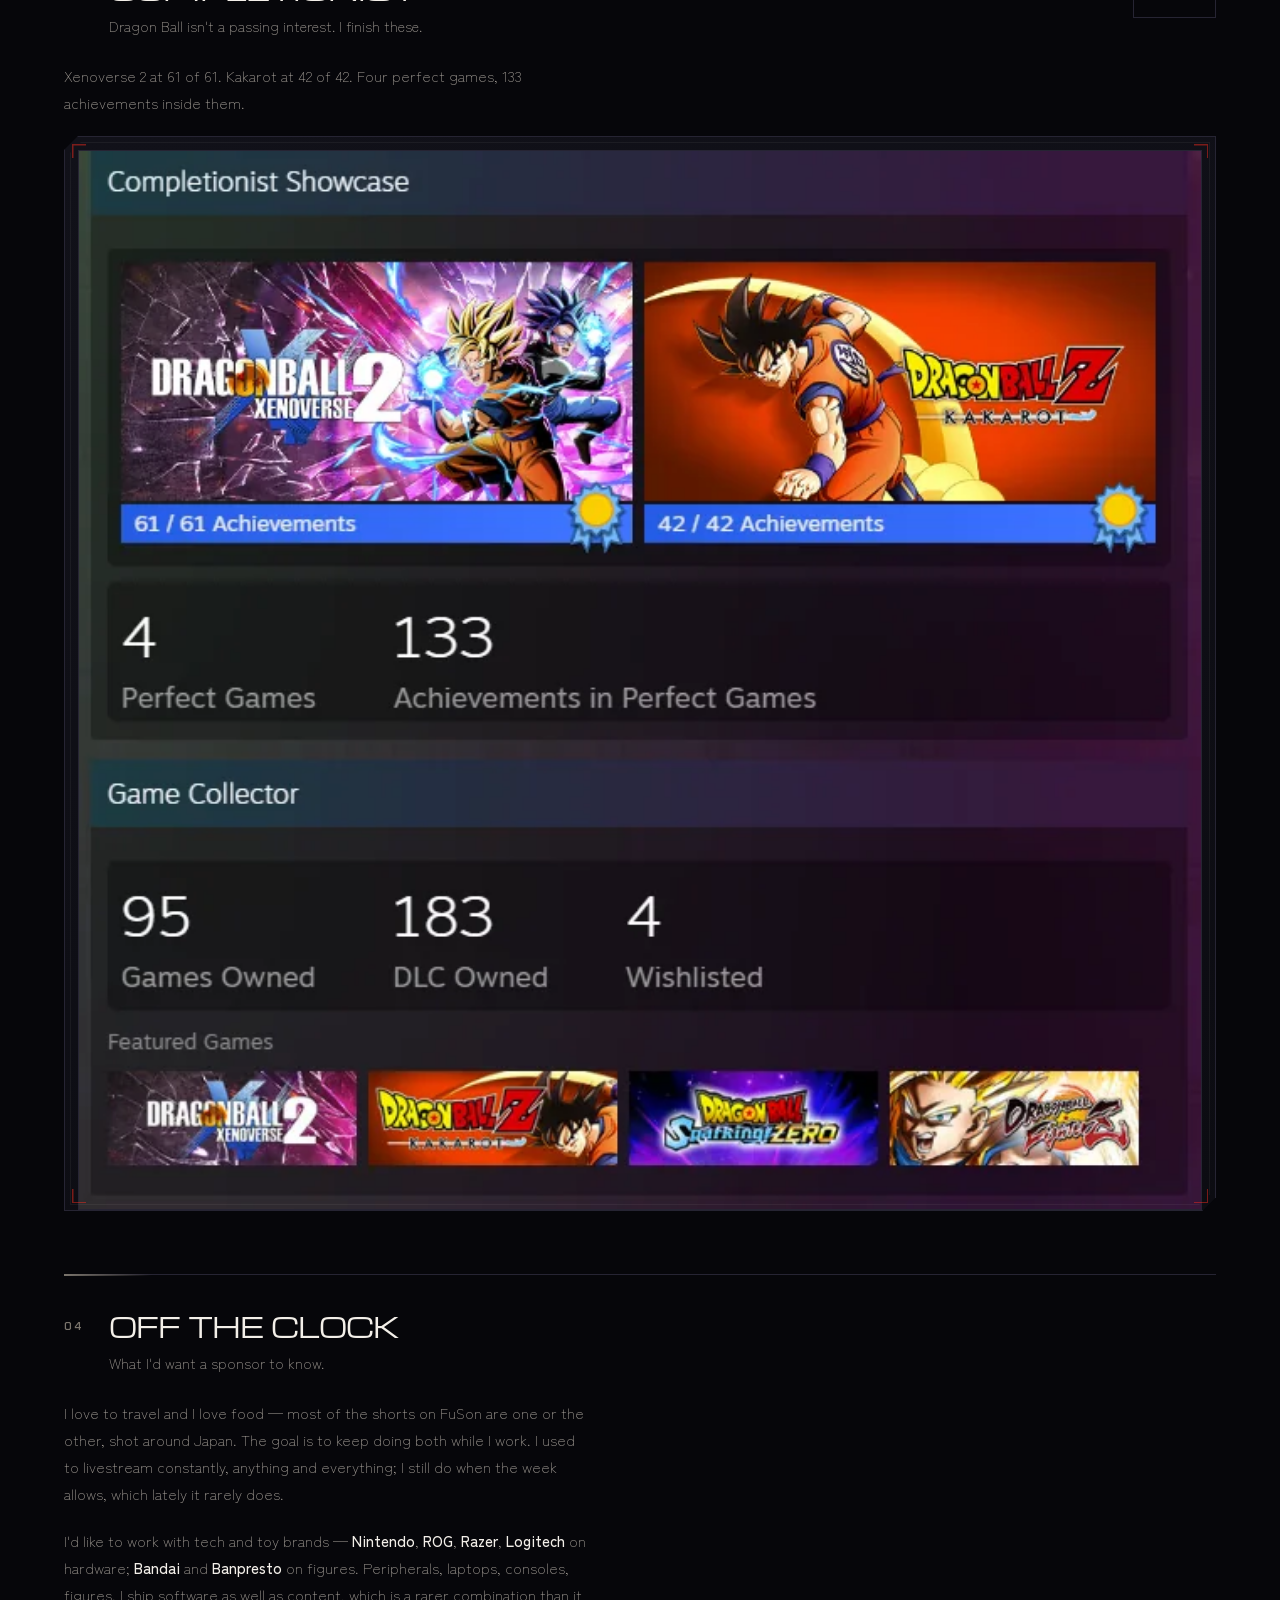
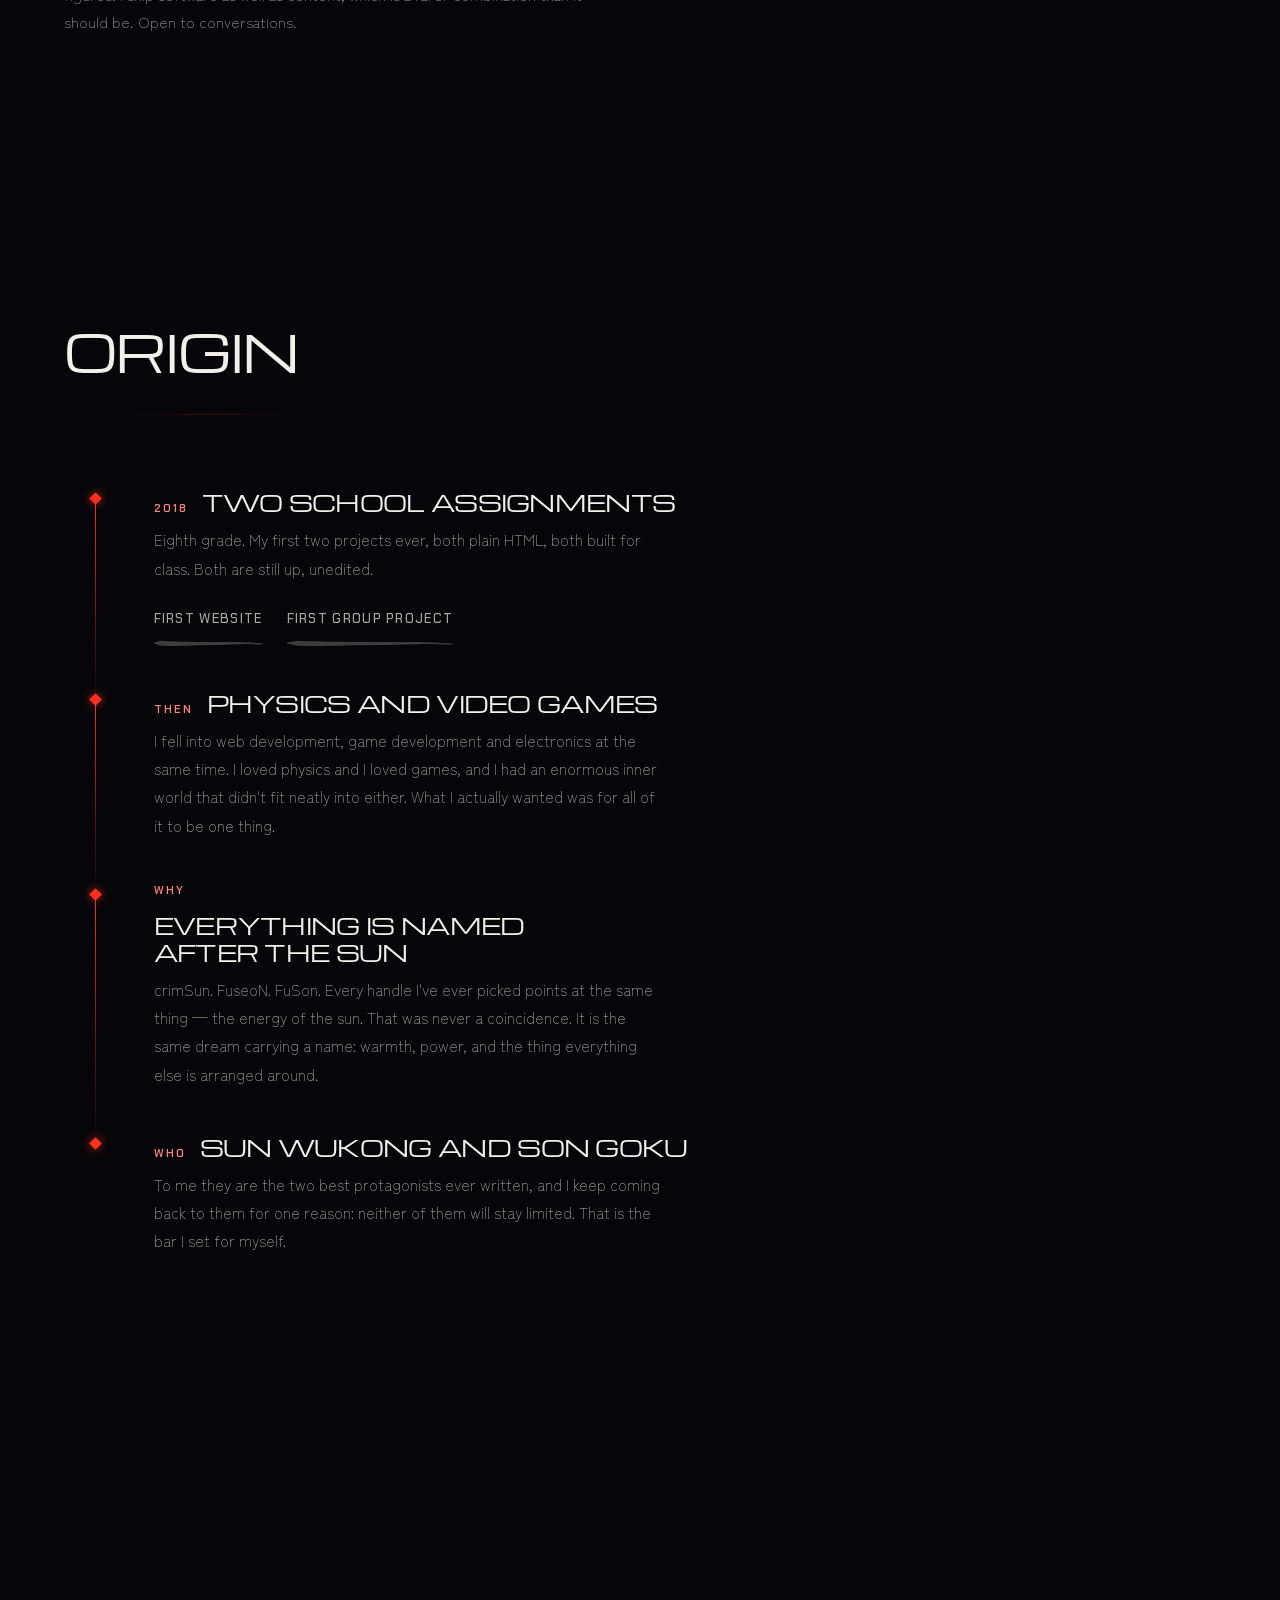
==== commit 8d2220ac: "Show the SNHU degree audit and portal screenshots with the student ID blurred. The audit PDF has the" ====
--- a/index.html
+++ b/index.html
@@ -365,8 +365,34 @@
         </div>
       </div>
 
+      <div class="edu-proofs">
+        <figure class="frame">
+          <button class="frame-plate" type="button"
+                  data-full="assets/transcript/snhu-academic-evaluation.webp"
+                  data-cap="SNHU Academic Evaluation: 70% of requirements, 75% of credits, 4.000 cumulative GPA (student ID blurred)">
+            <img src="assets/transcript/snhu-academic-evaluation.webp" alt="SNHU Academic Evaluation for Draven Chen, Bachelor of Science in Computer Science with minors in Psychology, Applied Mathematics and Creative Writing, showing 70% of requirements, 75% of credits and a 4.000 cumulative GPA" loading="lazy" width="1299" height="623">
+            <span class="scanline" aria-hidden="true"></span>
+            <span class="zoom" aria-hidden="true">Expand</span>
+          </button>
+          <span class="brackets" aria-hidden="true"></span>
+          <figcaption class="frame-note">Academic Evaluation, 13 November 2026. Student ID blurred.</figcaption>
+        </figure>
+        <figure class="frame">
+          <button class="frame-plate" type="button"
+                  data-full="assets/transcript/snhu-dashboard.webp"
+                  data-cap="SNHU student portal: BS Computer Science, 4.00 GPA, current course schedule (student ID blurred)">
+            <img src="assets/transcript/snhu-dashboard.webp" alt="SNHU student portal showing BS Computer Science with a 4.00 grade point average, and the current schedule of CS 360, CS 320 and ENG 226" loading="lazy" width="1681" height="638">
+            <span class="scanline" aria-hidden="true"></span>
+            <span class="zoom" aria-hidden="true">Expand</span>
+          </button>
+          <span class="brackets" aria-hidden="true"></span>
+          <figcaption class="frame-note">Student portal, current term. Student ID blurred.</figcaption>
+        </figure>
+      </div>
+
       <p class="tier-foot">
         Credit already applied toward the degree also covers Operating Platforms, Database Systems, the Software Development Lifecycle, System Analysis and Design, Discrete Mathematics, Applied Statistics, Calculus I and calculus-based Physics I, transferred from Broward College and Sampoerna University or awarded for prior learning, including the Google IT Support Professional Certificate.
+        <a href="assets/transcript/snhu-degree-audit.pdf" target="_blank" rel="noopener">Read the full degree audit (PDF, student ID blurred)<span class="sr"> (opens in a new tab)</span></a>
       </p>
     </div>
   </div>
--- a/assets/style.css
+++ b/assets/style.css
@@ -1266,6 +1266,8 @@
 .edu-grid .record{margin:0}
 .edu-grid .record-rows em{text-align:center}
 .academics .tier-foot{margin-top:clamp(22px,3.5vh,36px)}
+.edu-proofs{display:grid;grid-template-columns:repeat(auto-fit,minmax(min(100%,380px),1fr));gap:clamp(16px,2.4vw,26px);margin:clamp(16px,2.4vw,26px) 0 0;align-items:start}
+.academics .tier-foot a{display:inline-block;margin-top:6px}
 .record-rows--courses{padding:4px 16px 10px}
 .record-rows--courses li{grid-template-columns:64px minmax(0,1fr) 52px}
 .record-rows--courses b{
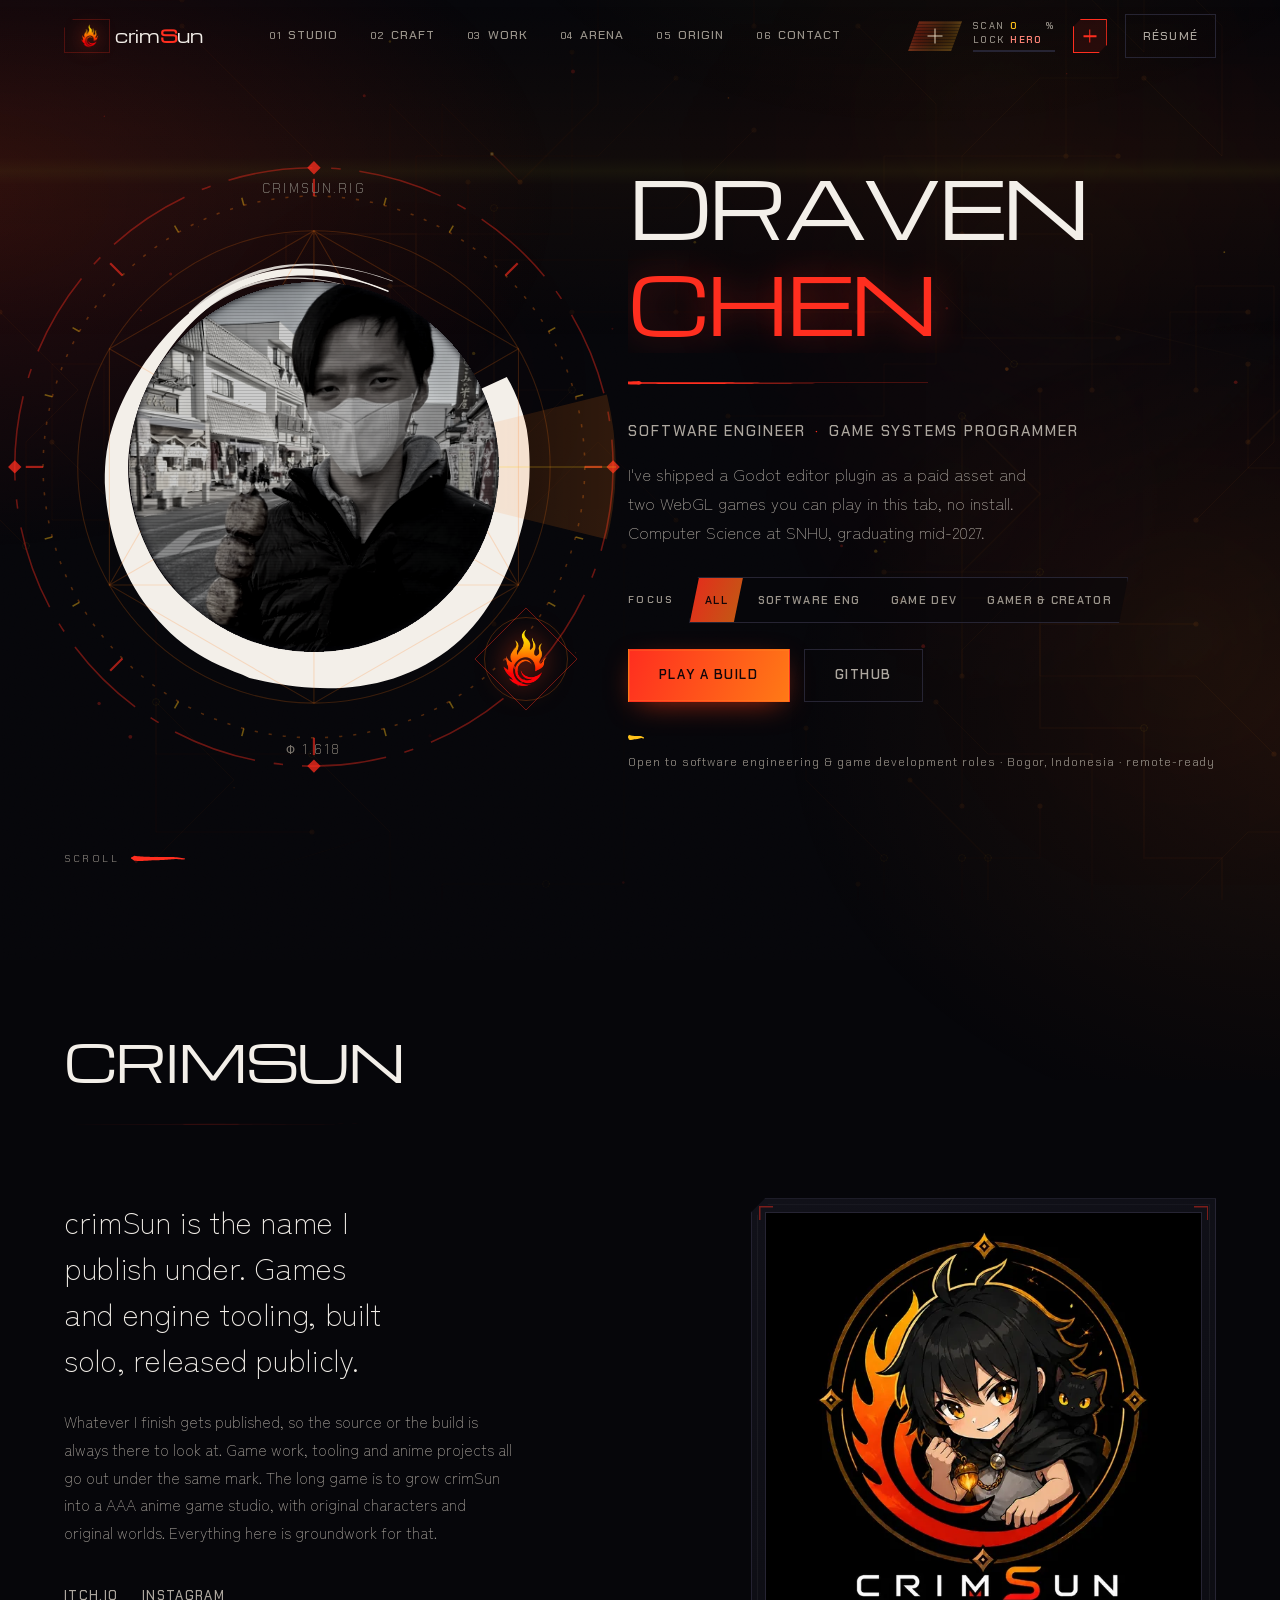
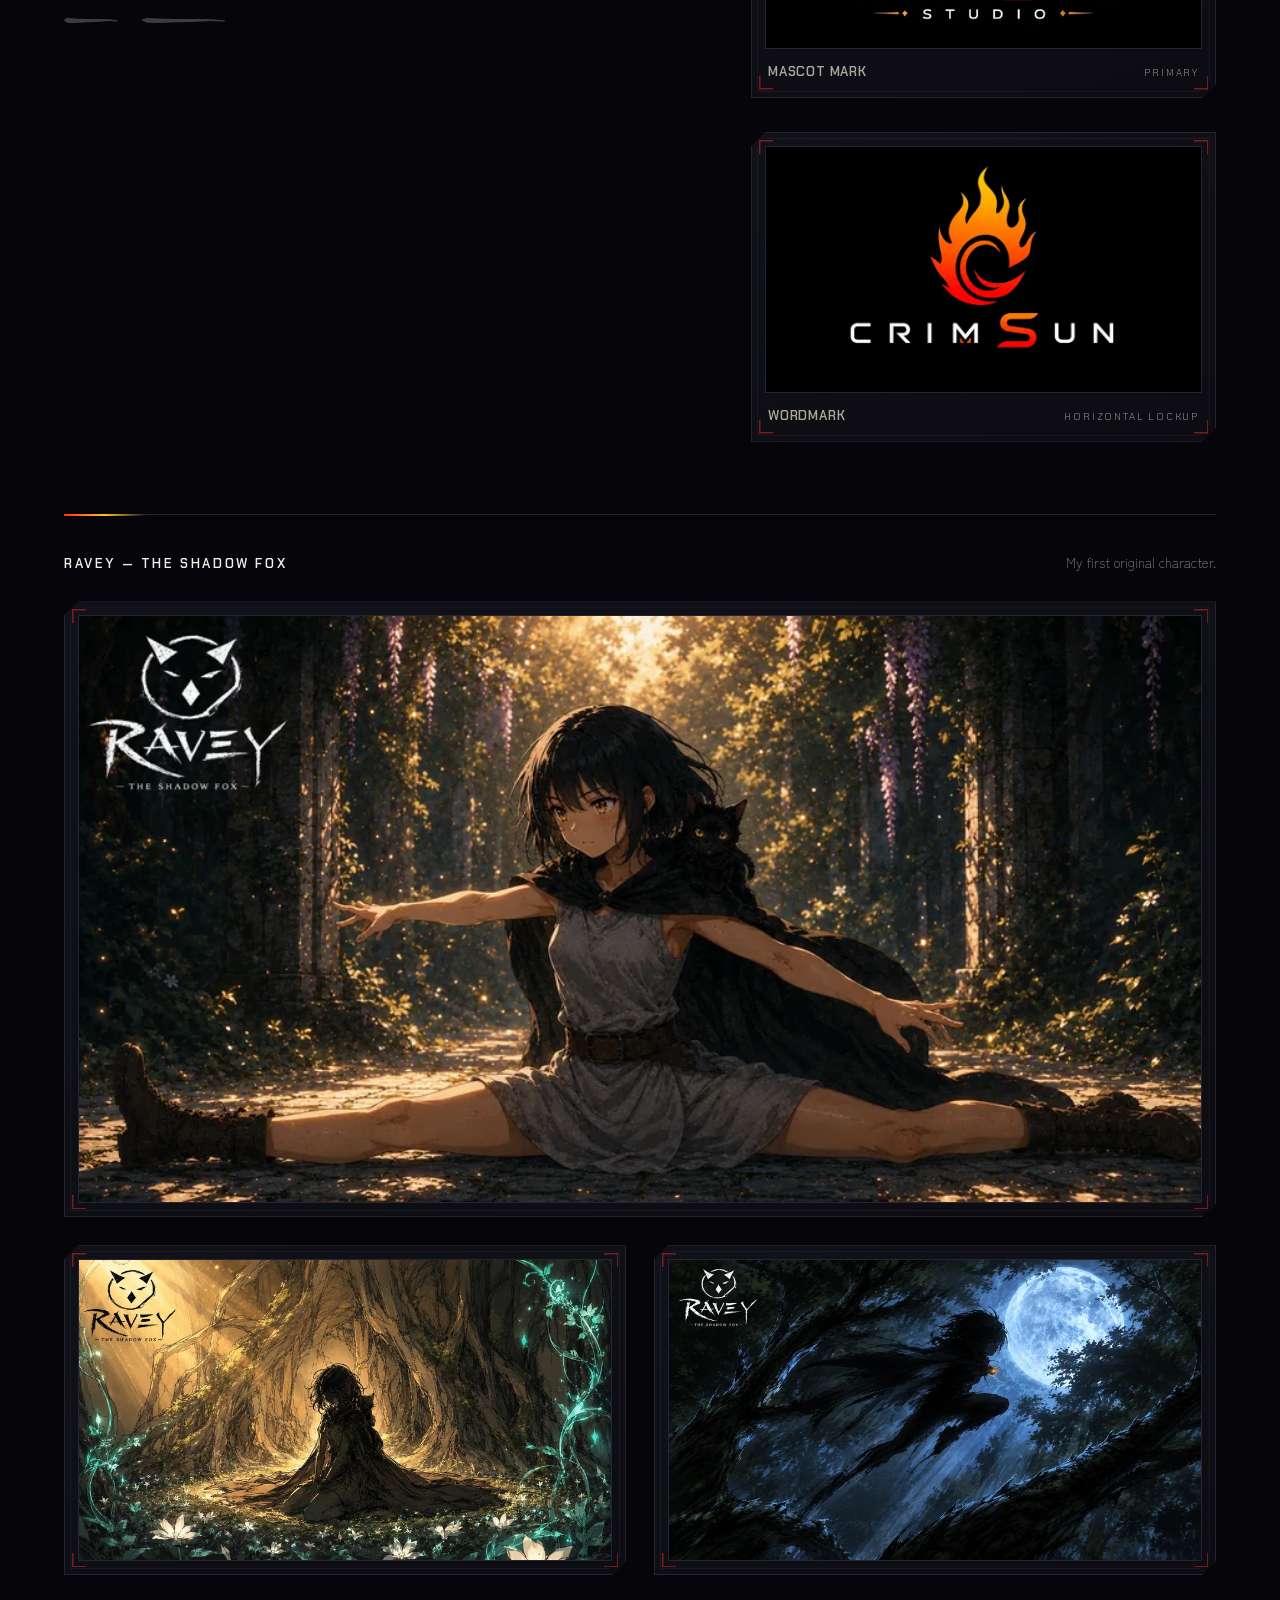
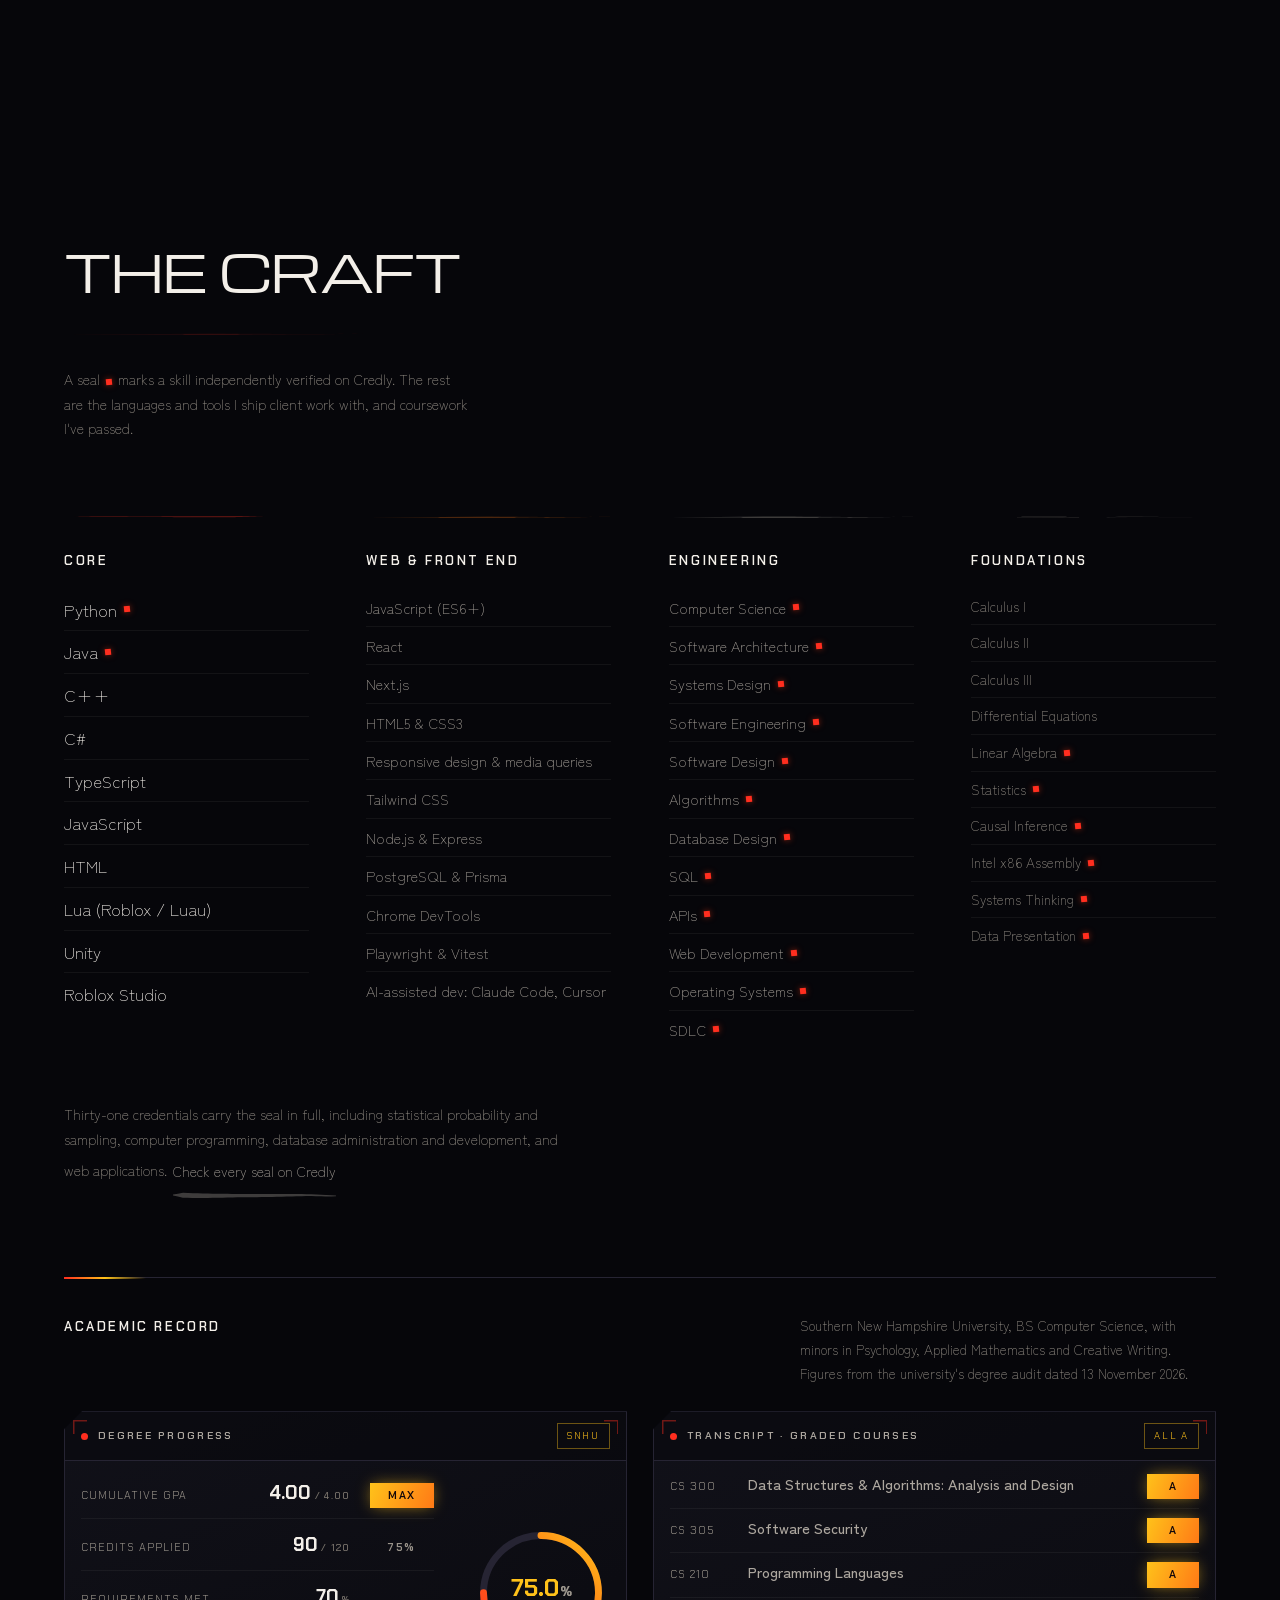
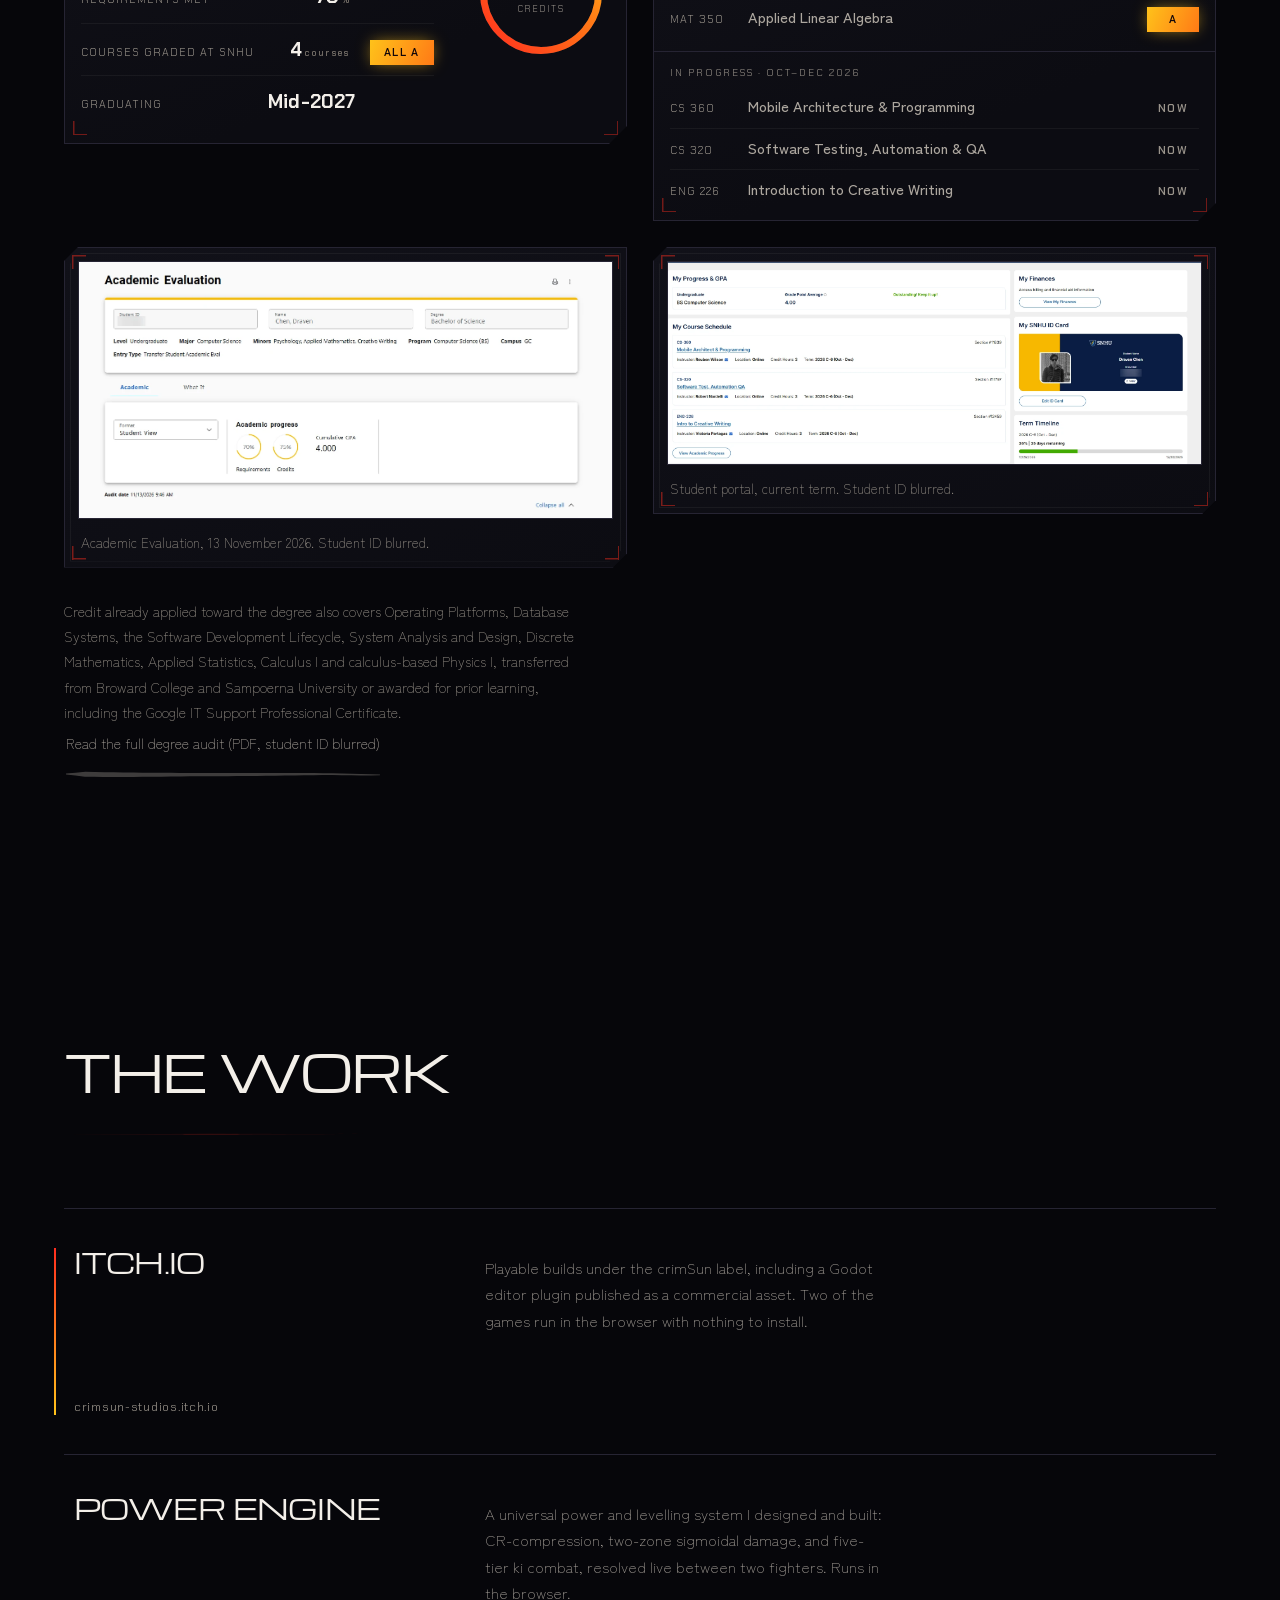
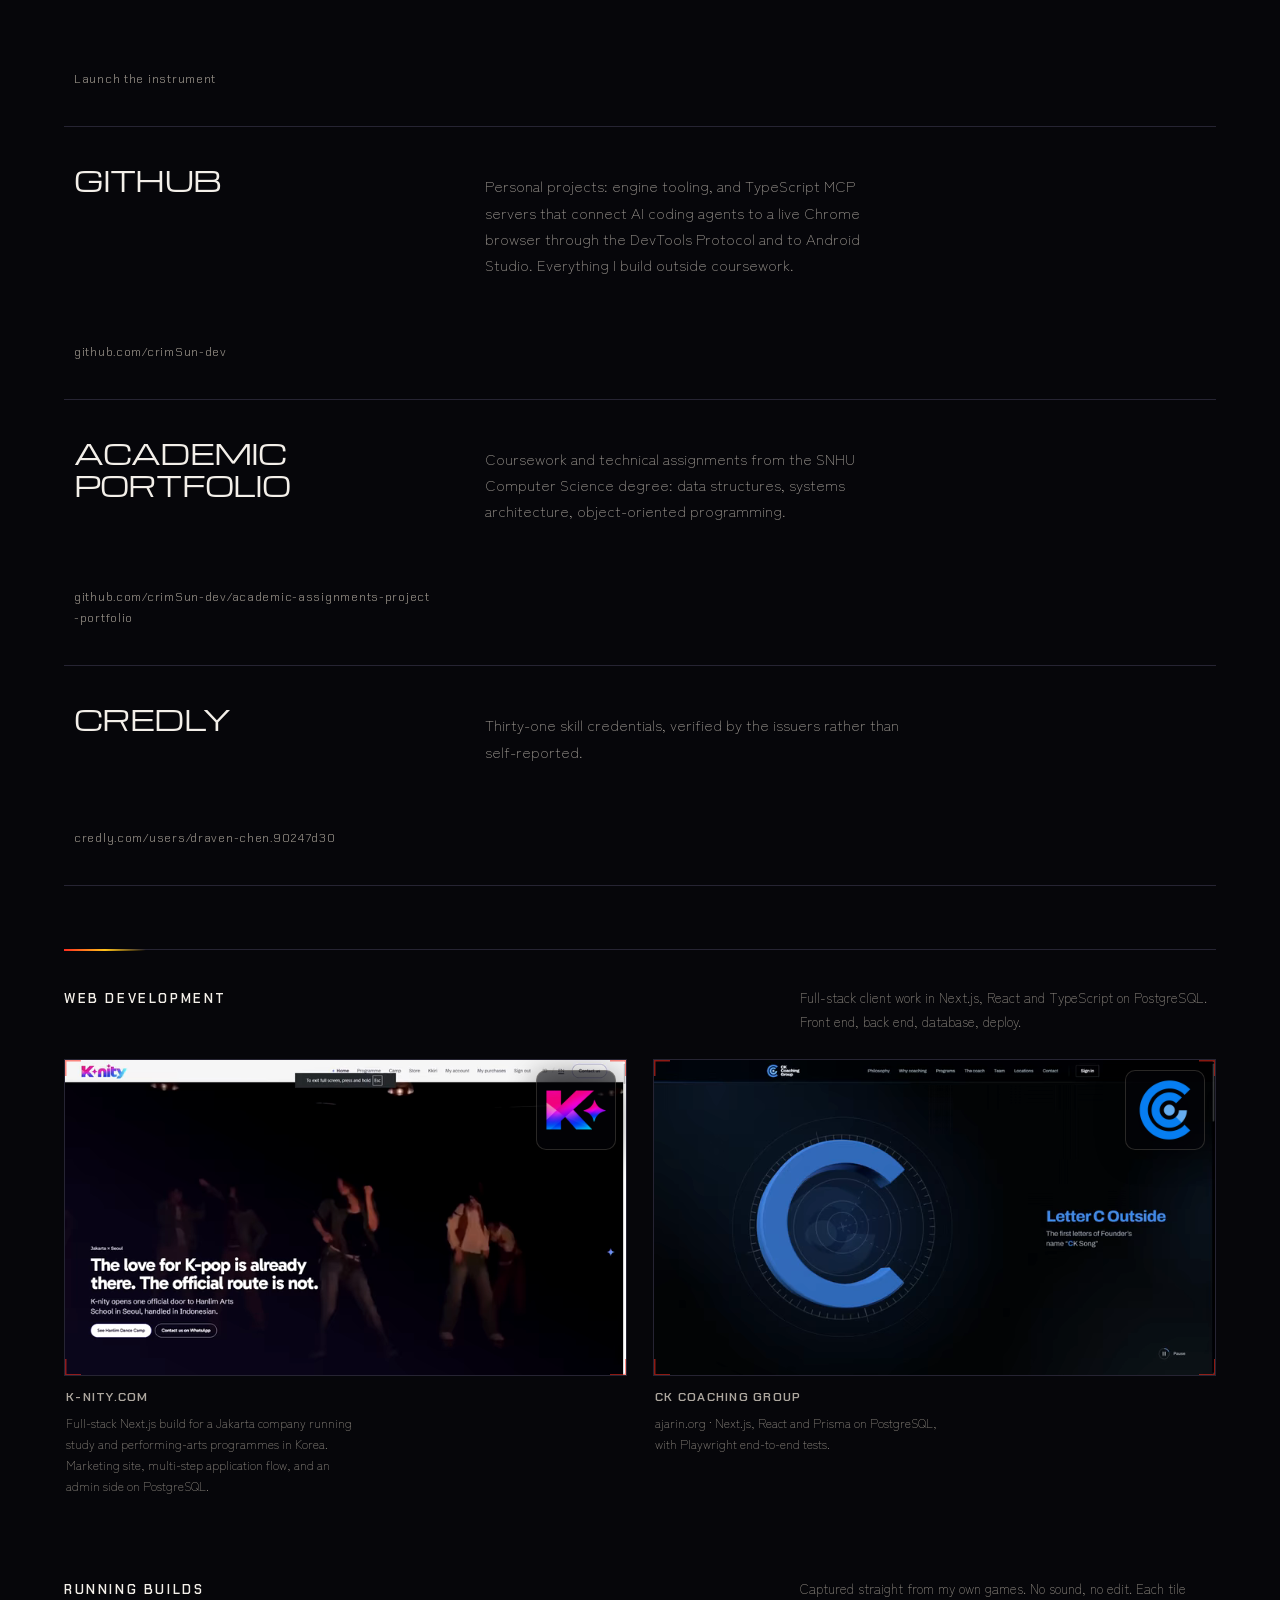
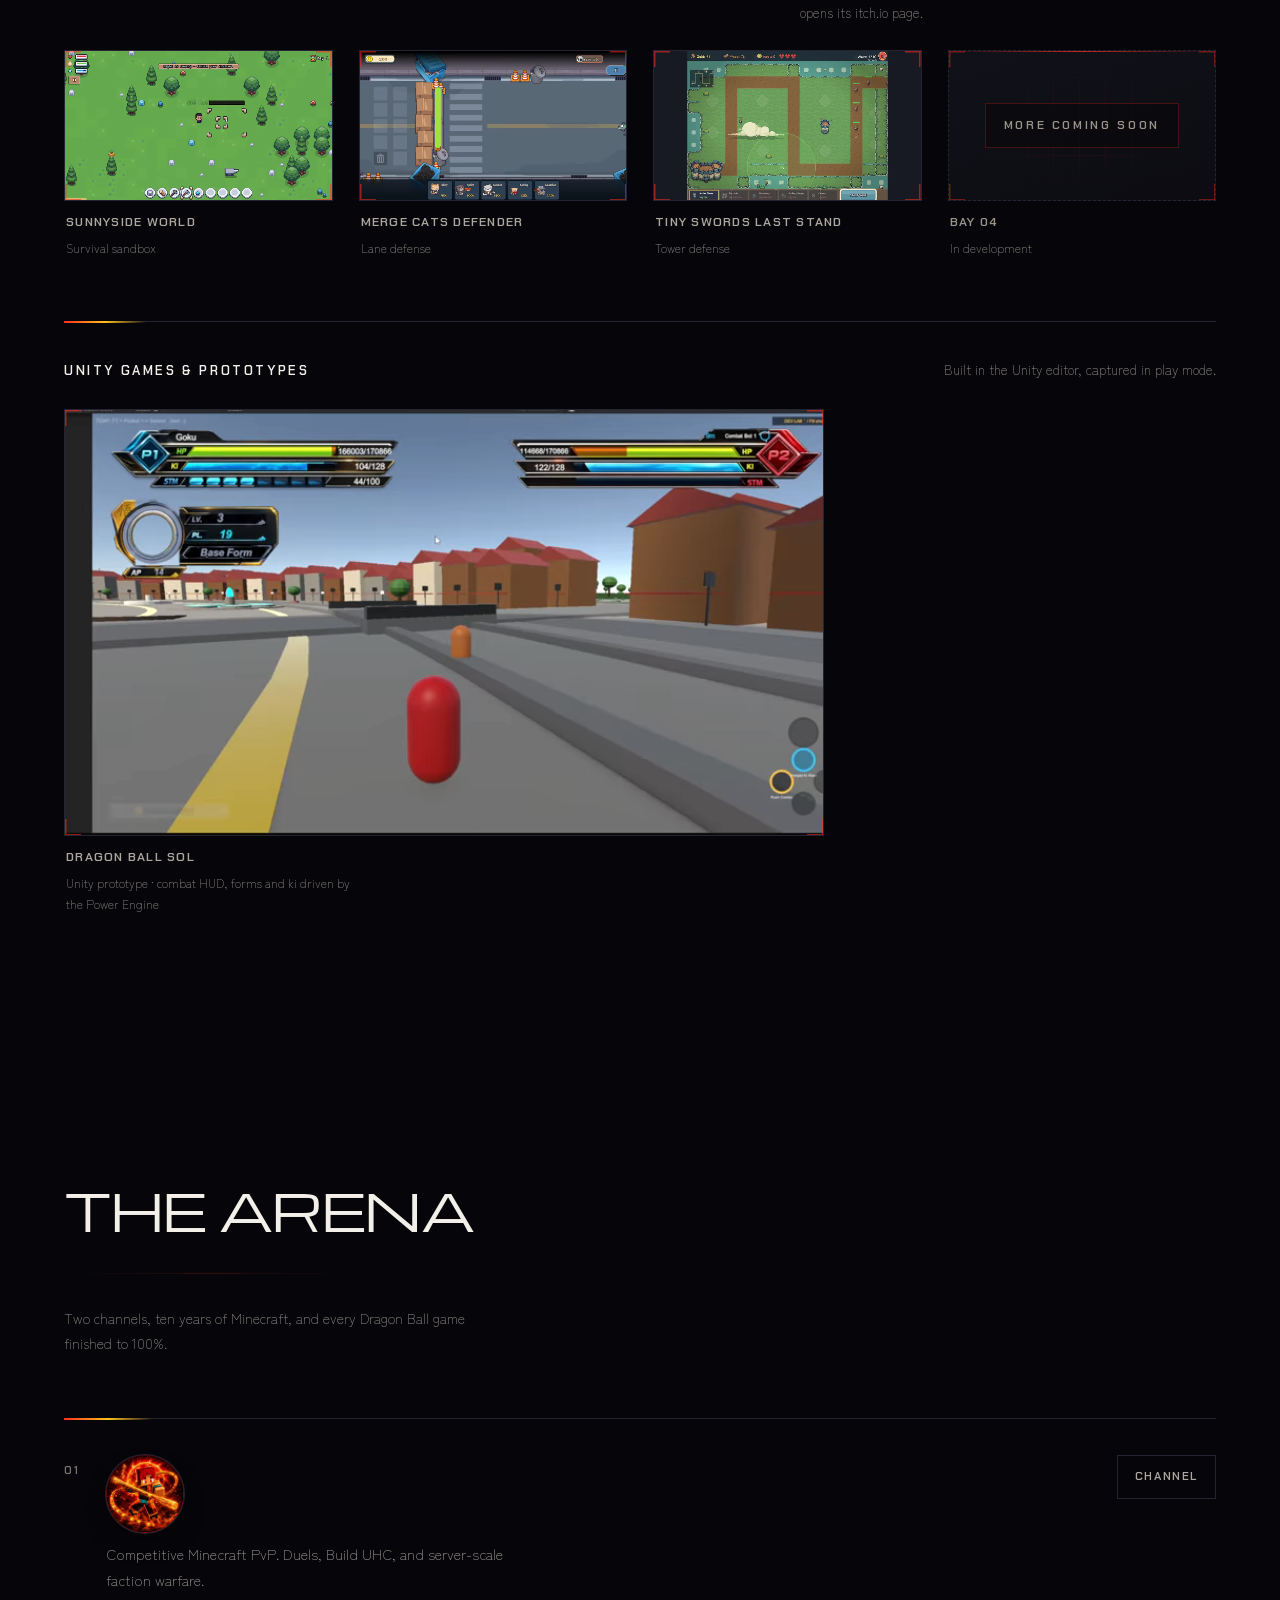
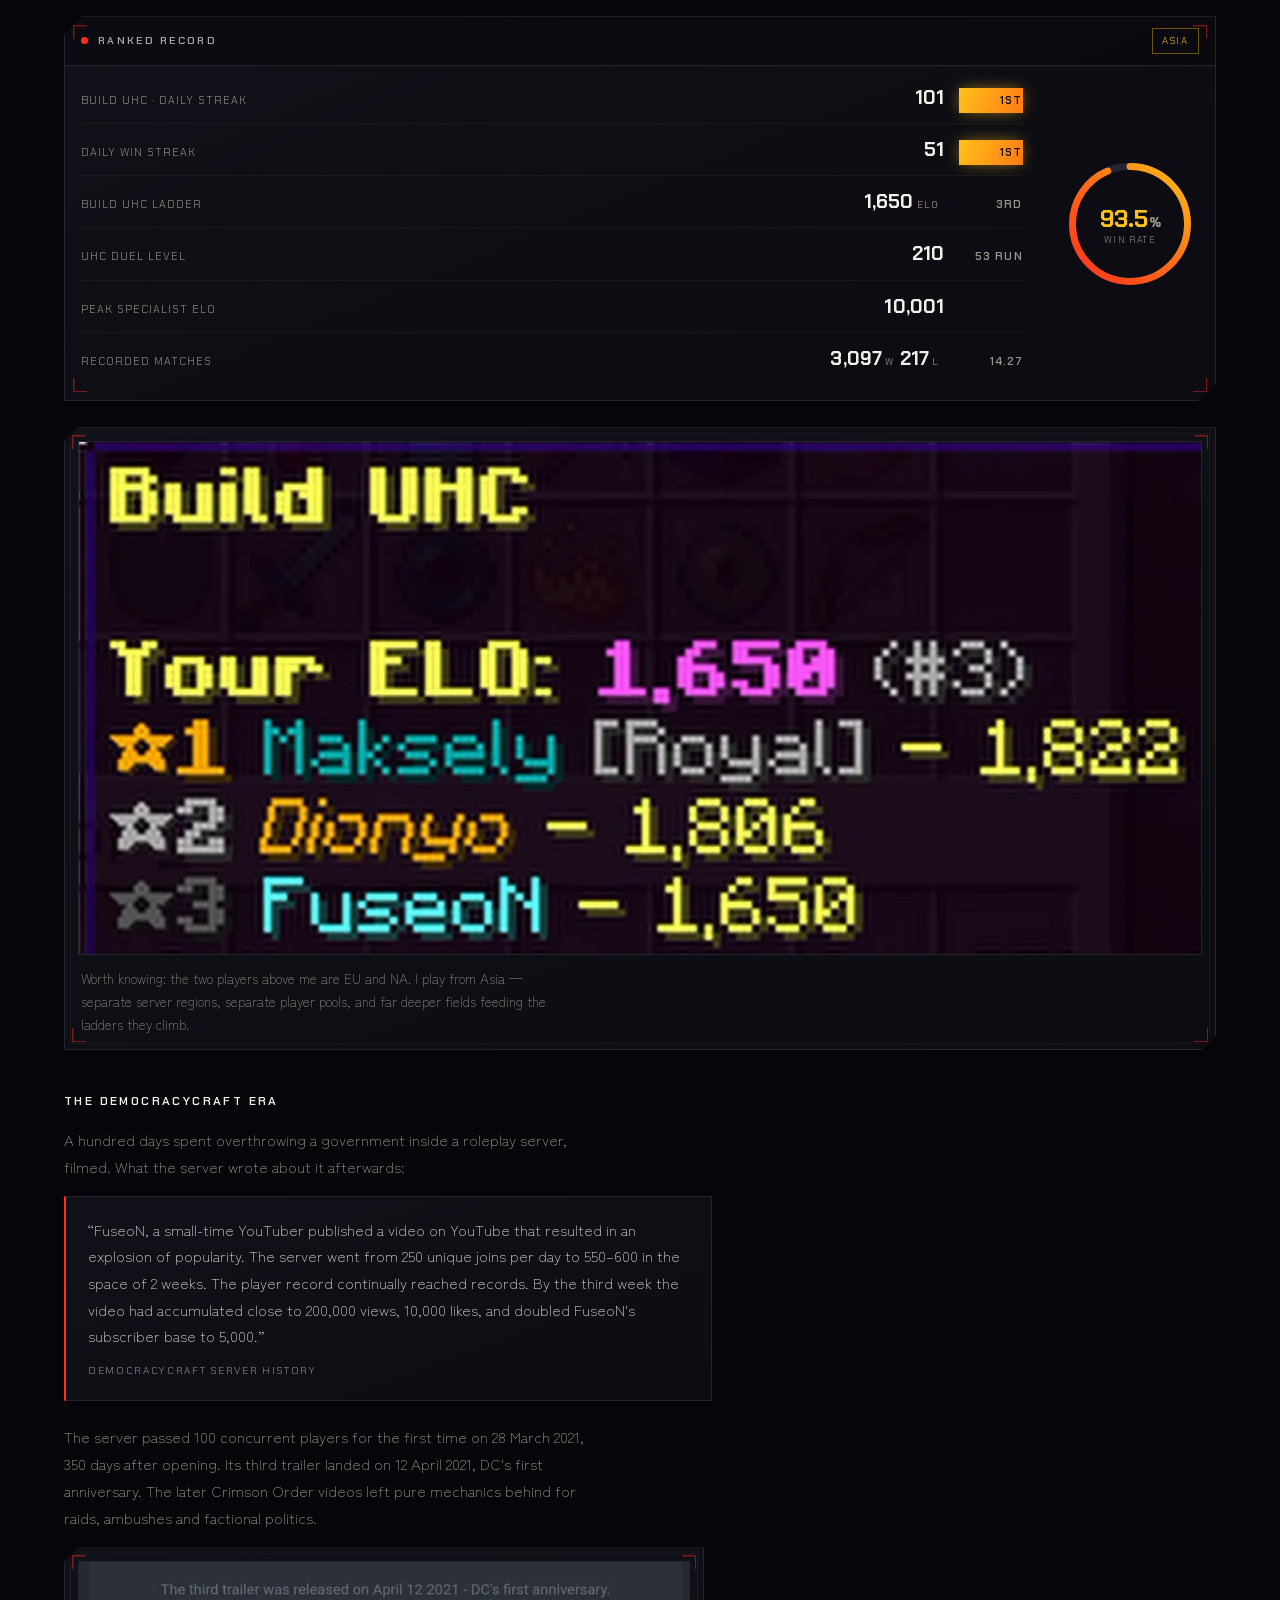
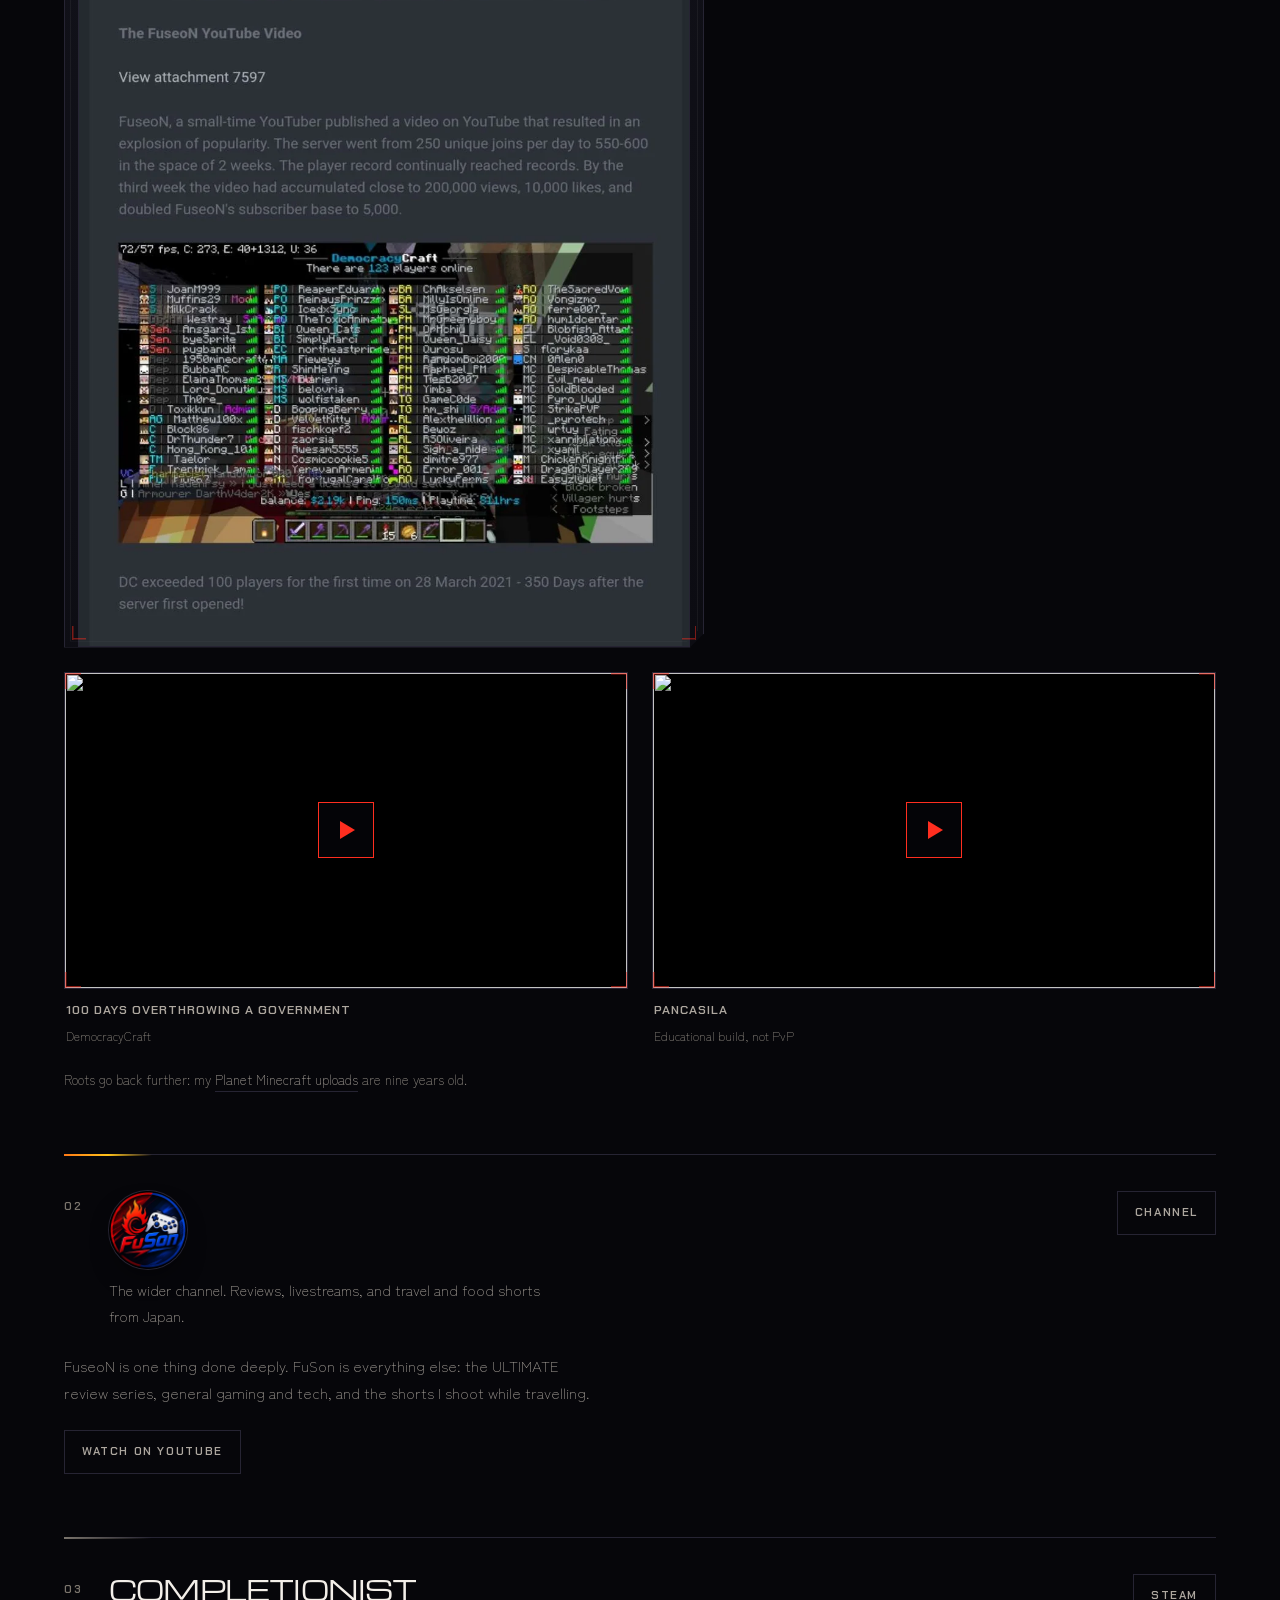
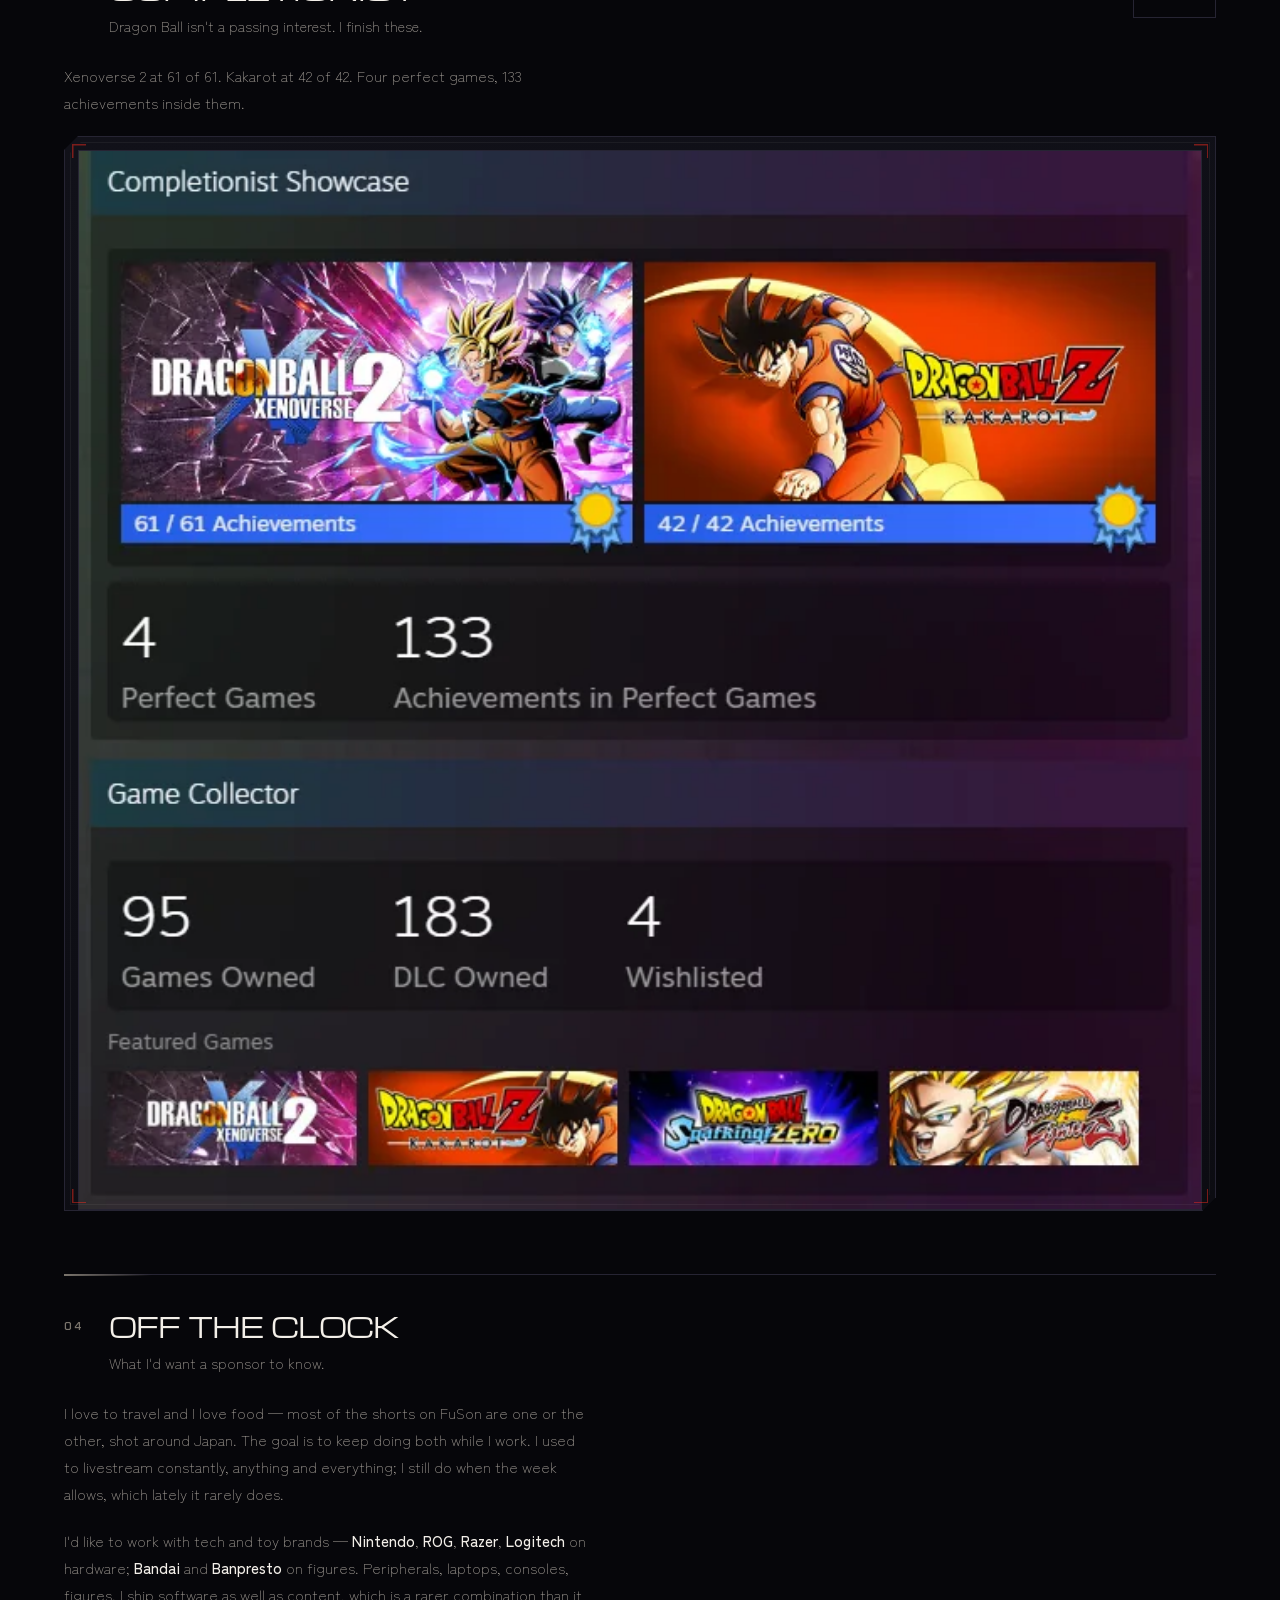
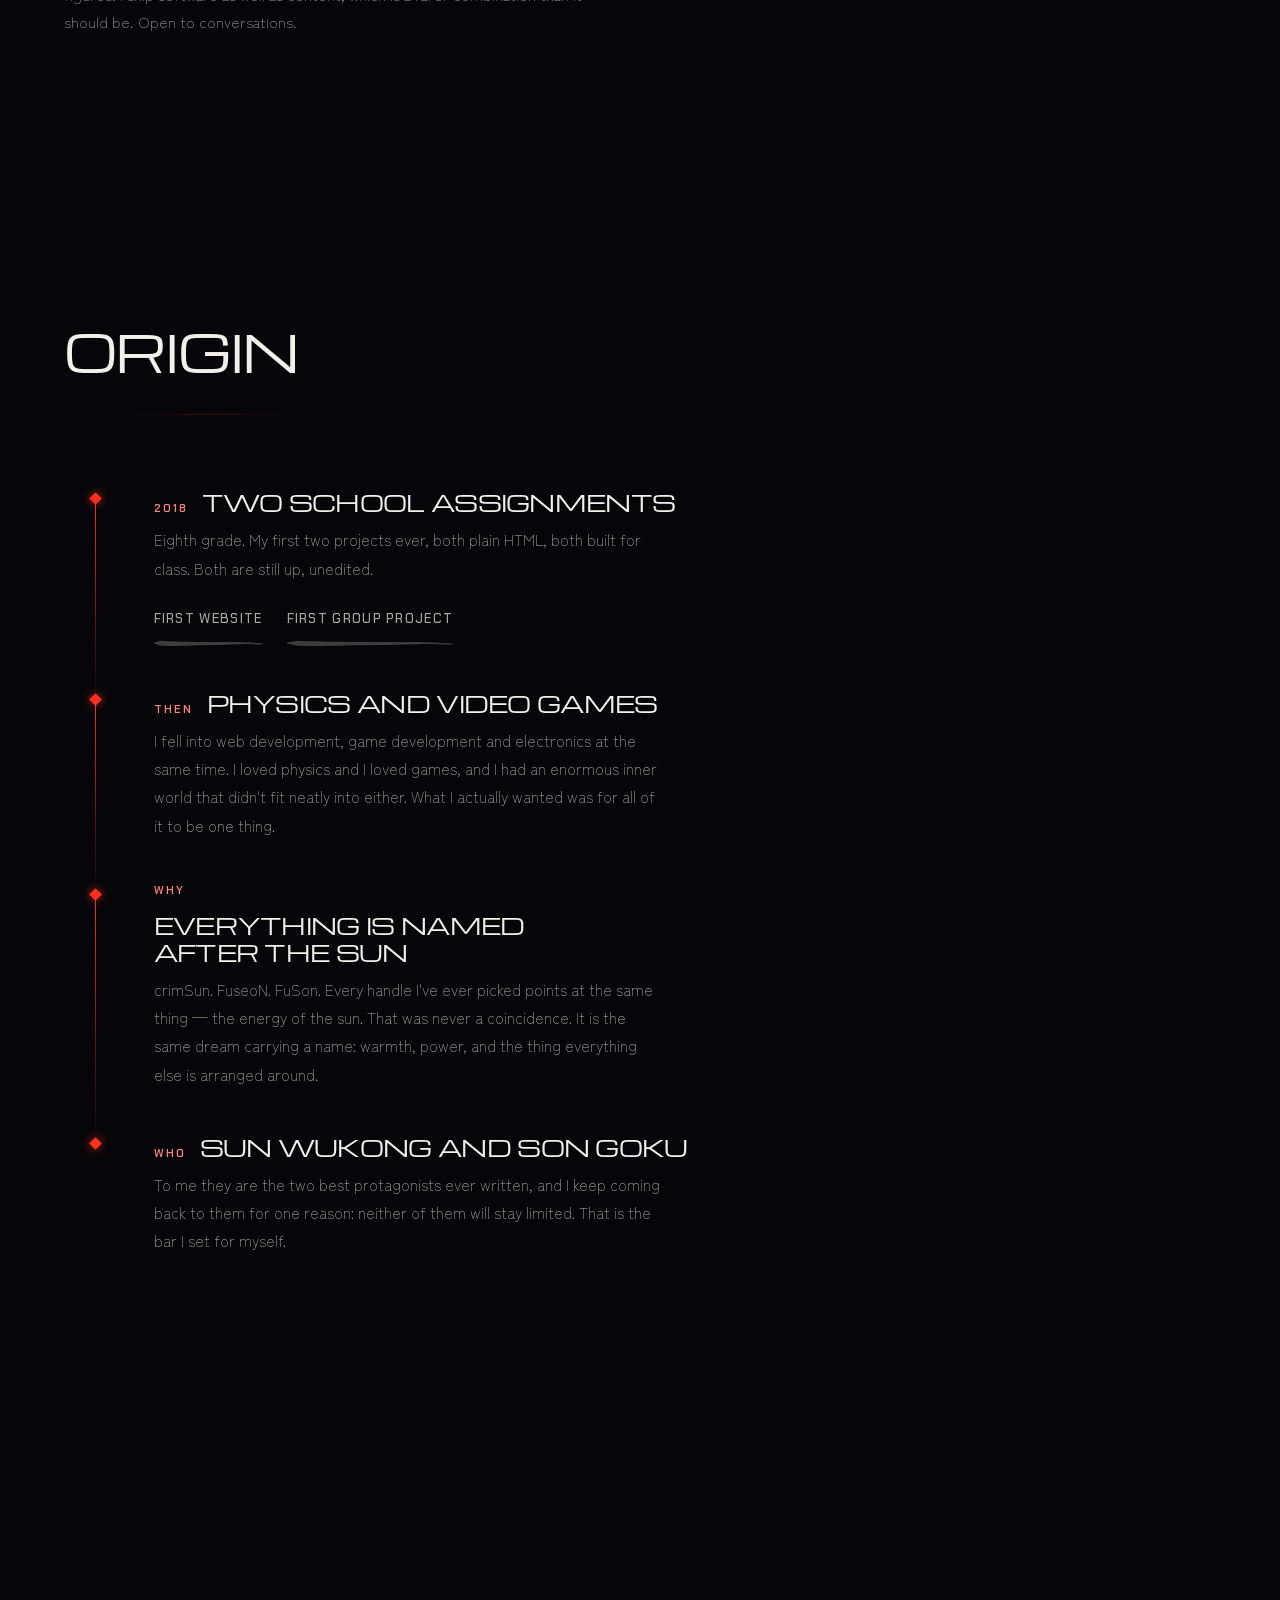
==== commit b2182961: "Add remote workstation specs to the portfolio and resume. A Remote workstation panel in Contact list" ====
--- a/index.html
+++ b/index.html
@@ -790,6 +790,22 @@
       </a>
     </div>
     <p class="copy-note"><button type="button" class="copy" data-copy="draven.chen1st@gmail.com">Copy direct address</button></p>
+
+    <div class="record workstation">
+      <div class="record-bar">
+        <span class="record-live" aria-hidden="true"></span>
+        <span class="record-title">Remote workstation</span>
+        <span class="record-region">Ready</span>
+      </div>
+      <ul class="record-rows">
+        <li><i>Processor</i><b>Ryzen 9 5950X<span>AMD · 3.40 GHz</span></b><em>16 core</em></li>
+        <li><i>Graphics</i><b>RTX 3090<span>NVIDIA</span></b><em>24 GB</em></li>
+        <li><i>Memory</i><b>64<span>GB · 2667 MT/s</span></b><em></em></li>
+        <li><i>Storage</i><b>1<span>TB</span></b><em></em></li>
+      </ul>
+      <span class="brackets" aria-hidden="true"></span>
+      <span class="record-sweep" aria-hidden="true"></span>
+    </div>
     <nav class="social" aria-label="Elsewhere">
       <a href="https://www.linkedin.com/in/draven-chen-151764357" target="_blank" rel="noopener">LinkedIn<span class="sr"> (opens in a new tab)</span></a>
       <a href="https://github.com/crimSun-dev" target="_blank" rel="noopener">GitHub<span class="sr"> (opens in a new tab)</span></a>
--- a/assets/style.css
+++ b/assets/style.css
@@ -1396,6 +1396,9 @@
 .contact h2.display{font-size:clamp(26px,4.4vw,64px)}
 .contact .rule{width:min(220px,44%);margin:26px 0 0}
 .contact .rule .ink-svg{transform:scaleX(-1)}
+.workstation{width:min(560px,100%);margin:clamp(26px,4vh,40px) 0 0;text-align:left}
+.workstation .record-rows{padding:4px 16px 10px}
+.workstation .record-rows em{text-align:center}
 
 .mails{
   margin:clamp(34px,5vh,54px) 0 0;
